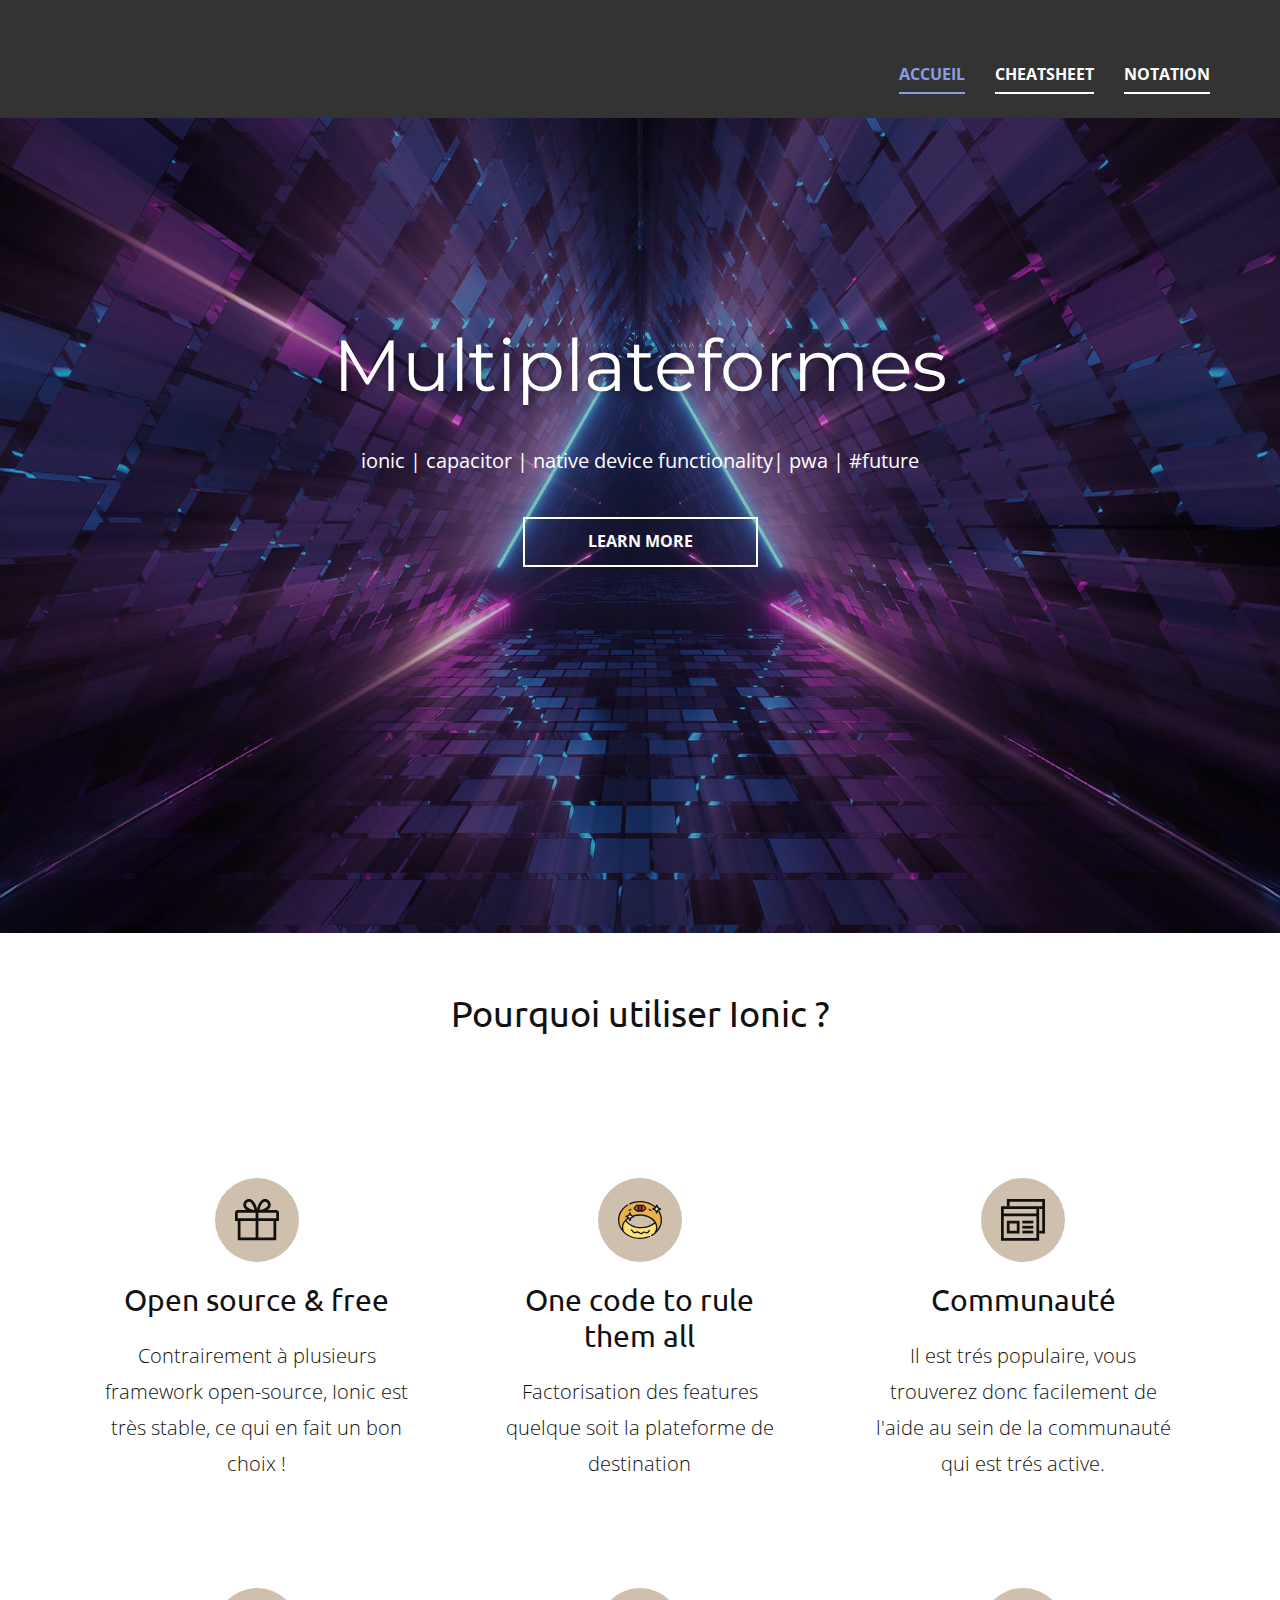
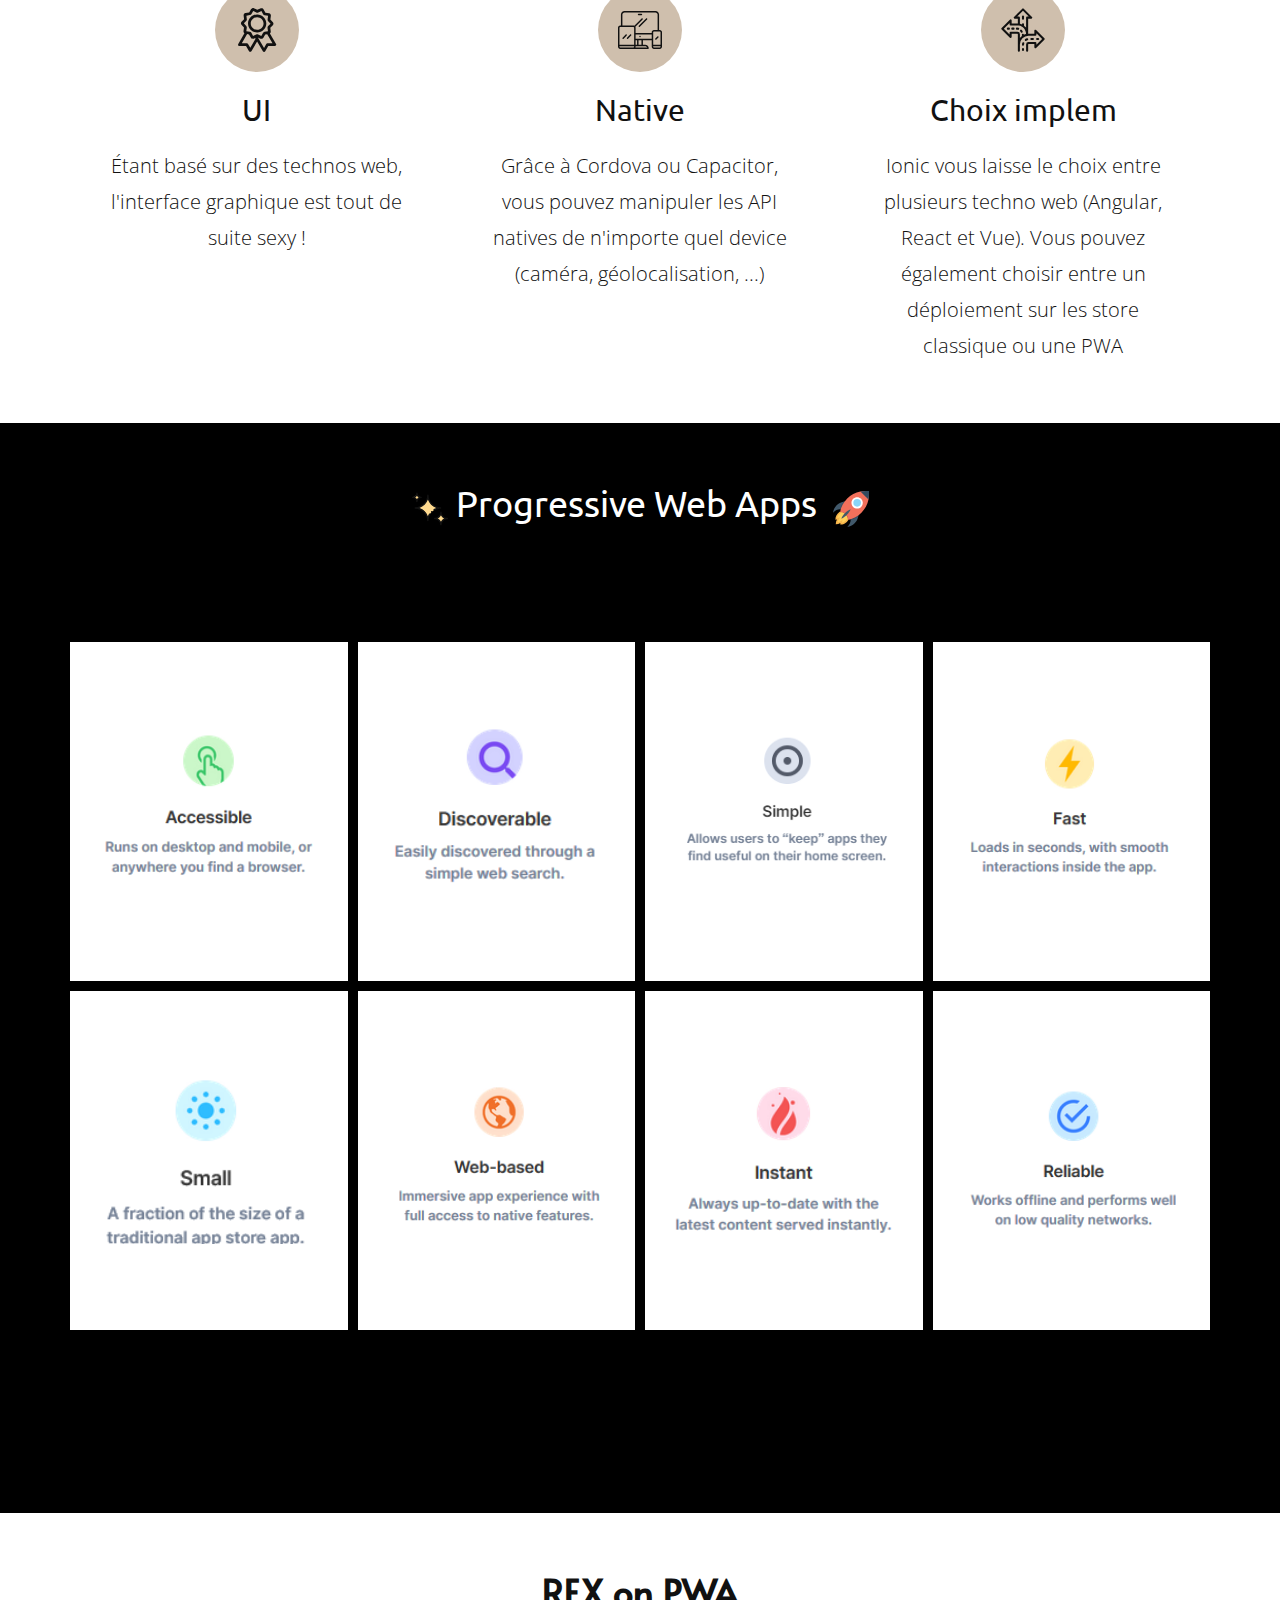
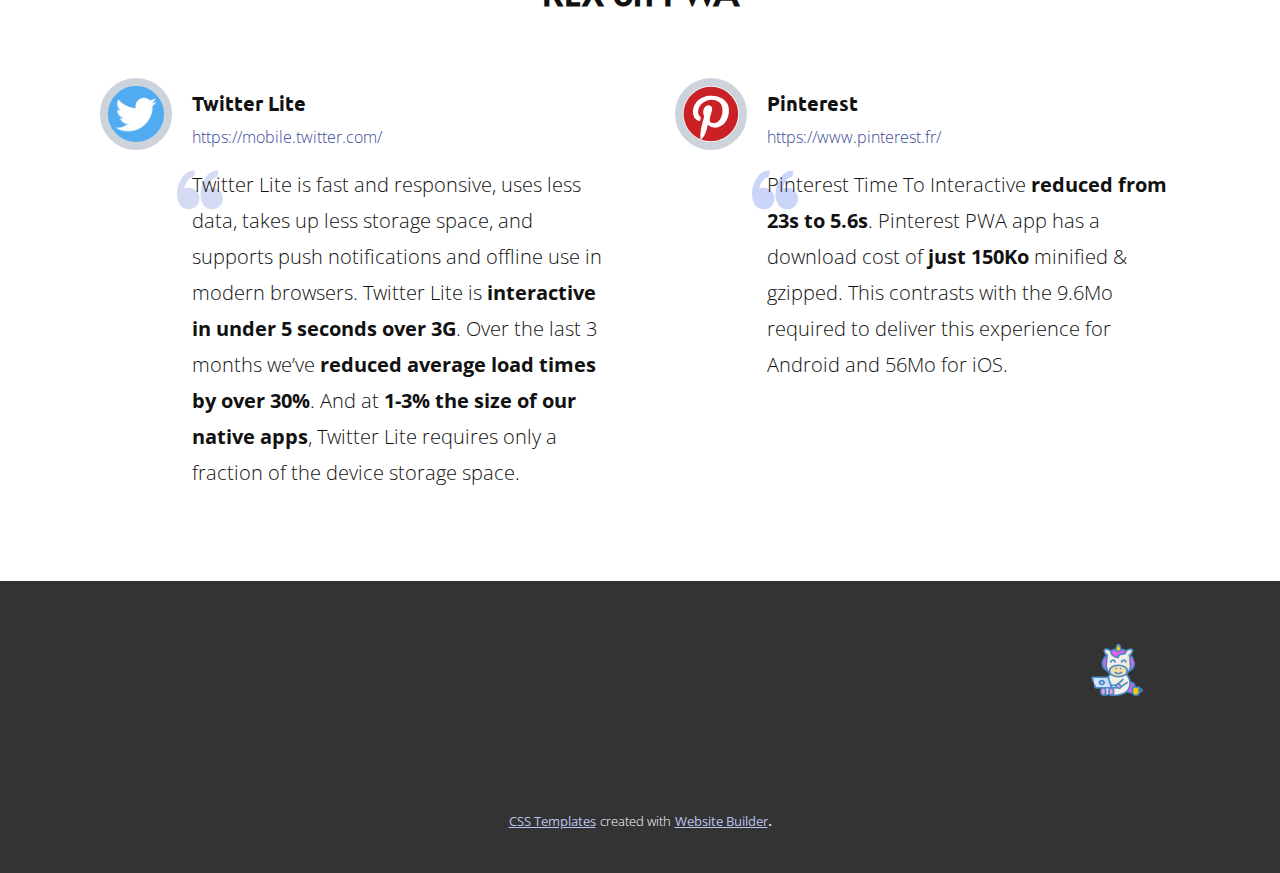
==== Accueil.html @ 5242c534 "courses" ====
<!DOCTYPE html>
<html style="font-size: 16px;">
  <head>
    <meta name="viewport" content="width=device-width, initial-scale=1.0">
    <meta charset="utf-8">
    <meta name="keywords" content="PC gaming news, reviews, and guides, Benefits of Video Games&nbsp;&nbsp;For Kids &amp; Adults, Video games, Brain stimulation, Stress relief, Top PC Games, Top PC Games, Gadgets for your game, Looking for games to download for free?, VR-Technologies, contact form, follow us">
    <meta name="description" content="">
    <meta name="page_type" content="np-template-header-footer-from-plugin">
    <title>Accueil</title>
    <link rel="stylesheet" href="nicepage.css" media="screen">
<link rel="stylesheet" href="Accueil.css" media="screen">
    <script class="u-script" type="text/javascript" src="jquery.js" defer=""></script>
    <script class="u-script" type="text/javascript" src="nicepage.js" defer=""></script>
    <script type="text/javascript" src="//static.nicepage.com/shared/assets/jquery-1.9.1.min.js" defer="defer"></script>
    <link rel="icon" href="images/favicon.png">
    <link id="u-theme-google-font" rel="stylesheet" href="https://fonts.googleapis.com/css?family=Ubuntu:300,300i,400,400i,500,500i,700,700i|Open+Sans:300,300i,400,400i,600,600i,700,700i,800,800i">
    <link id="u-page-google-font" rel="stylesheet" href="https://fonts.googleapis.com/css?family=Montserrat:100,100i,200,200i,300,300i,400,400i,500,500i,600,600i,700,700i,800,800i,900,900i|Alata:400">
    
    
    
    
    
    <script type="application/ld+json">{
		"@context": "http://schema.org",
		"@type": "Organization",
		"name": "multiplateformes",
		"url": "index.html"
}</script>
    <meta property="og:title" content="Accueil">
    <meta property="og:type" content="website">
    <meta name="theme-color" content="#3a4998">
    <link rel="canonical" href="index.html">
    <meta property="og:url" content="index.html">
  </head>
  <body class="u-body"><header class="u-clearfix u-grey-80 u-header u-header" id="sec-da44"><div class="u-clearfix u-sheet u-sheet-1">
        <nav class="u-menu u-menu-dropdown u-offcanvas u-menu-1" data-responsive-from="SM">
          <div class="menu-collapse" style="font-size: 1rem; letter-spacing: 0px; font-weight: 700; text-transform: uppercase;" wfd-invisible="true">
            <a class="u-button-style u-custom-active-border-color u-custom-active-color u-custom-border u-custom-border-color u-custom-borders u-custom-color u-custom-hover-border-color u-custom-hover-color u-custom-left-right-menu-spacing u-custom-padding-bottom u-custom-text-active-color u-custom-text-color u-custom-text-hover-color u-custom-top-bottom-menu-spacing u-nav-link u-text-active-palette-1-base u-text-hover-palette-2-base" href="#">
              <svg><use xmlns:xlink="http://www.w3.org/1999/xlink" xlink:href="#menu-hamburger"></use></svg>
              <svg version="1.1" xmlns="http://www.w3.org/2000/svg" xmlns:xlink="http://www.w3.org/1999/xlink"><defs><symbol id="menu-hamburger" viewBox="0 0 16 16" style="width: 16px; height: 16px;"><rect y="1" width="16" height="2"></rect><rect y="7" width="16" height="2"></rect><rect y="13" width="16" height="2"></rect>
</symbol>
</defs></svg>
            </a>
          </div>
          <div class="u-custom-menu u-nav-container">
            <ul class="u-nav u-spacing-30 u-unstyled u-nav-1"><li class="u-nav-item"><a class="u-border-2 u-border-active-palette-1-light-1 u-border-hover-grey-50 u-border-no-left u-border-no-right u-border-no-top u-border-white u-button-style u-nav-link u-text-active-palette-1-light-1 u-text-hover-grey-50 u-text-white" href="Accueil.html" style="padding: 10px 0px;">Accueil</a>
</li><li class="u-nav-item"><a class="u-border-2 u-border-active-palette-1-light-1 u-border-hover-grey-50 u-border-no-left u-border-no-right u-border-no-top u-border-white u-button-style u-nav-link u-text-active-palette-1-light-1 u-text-hover-grey-50 u-text-white" href="CheatSheet.html" style="padding: 10px 0px;">CheatSheet</a>
</li><li class="u-nav-item"><a class="u-border-2 u-border-active-palette-1-light-1 u-border-hover-grey-50 u-border-no-left u-border-no-right u-border-no-top u-border-white u-button-style u-nav-link u-text-active-palette-1-light-1 u-text-hover-grey-50 u-text-white" href="Notation.html" style="padding: 10px 0px;">Notation</a>
</li></ul>
          </div>
          <div class="u-custom-menu u-nav-container-collapse" wfd-invisible="true">
            <div class="u-black u-container-style u-inner-container-layout u-opacity u-opacity-95 u-sidenav">
              <div class="u-sidenav-overflow">
                <div class="u-menu-close"></div>
                <ul class="u-align-center u-nav u-popupmenu-items u-unstyled u-nav-2"><li class="u-nav-item"><a class="u-button-style u-nav-link" href="Accueil.html" style="padding: 10px 0px;">Accueil</a>
</li><li class="u-nav-item"><a class="u-button-style u-nav-link" href="CheatSheet.html" style="padding: 10px 0px;">CheatSheet</a>
</li><li class="u-nav-item"><a class="u-button-style u-nav-link" href="Notation.html" style="padding: 10px 0px;">Notation</a>
</li></ul>
              </div>
            </div>
            <div class="u-black u-menu-overlay u-opacity u-opacity-70" wfd-invisible="true"></div>
          </div>
        </nav>
      </div></header>
    <section class="u-align-center u-clearfix u-image u-shading u-section-1" id="carousel_5d5a" src="" data-image-width="1980" data-image-height="1114">
      <div class="u-clearfix u-sheet u-valign-middle-sm u-valign-middle-xs u-sheet-1">
        <h1 class="u-custom-font u-font-montserrat u-text u-text-body-alt-color u-title u-text-1">Multiplateformes</h1>
        <p class="u-large-text u-text u-text-body-alt-color u-text-font u-text-variant u-text-2">ionic | capacitor | native device functionality| pwa | #future</p>
        <a href="https://nicepage.com/html-templates" class="u-active-white u-border-2 u-border-white u-btn u-button-style u-hover-white u-none u-text-active-black u-text-body-alt-color u-text-hover-black u-btn-1">Learn more</a>
      </div>
    </section>
    <section class="u-align-center u-clearfix u-section-2" id="sec-4b27">
      <div class="u-clearfix u-sheet u-sheet-1">
        <h2 class="u-align-center u-text u-text-1">Pourquoi utiliser Ionic ?<br>
        </h2>
        <div class="u-expanded-width u-list u-list-1">
          <div class="u-repeater u-repeater-1">
            <div class="u-align-center u-container-style u-list-item u-repeater-item">
              <div class="u-container-layout u-similar-container u-container-layout-1"><span class="u-icon u-icon-circle u-palette-2-light-1 u-spacing-20 u-icon-1">
            <svg class="u-svg-link" preserveAspectRatio="xMidYMin slice" viewBox="0 0 128 128" style=""><use xmlns:xlink="http://www.w3.org/1999/xlink" xlink:href="#svg-d181"></use></svg>
            <svg xmlns="http://www.w3.org/2000/svg" xmlns:xlink="http://www.w3.org/1999/xlink" version="1.1" xml:space="preserve" class="u-svg-content" viewBox="0 0 128 128" id="svg-d181"><path d="m40.6 11c2.3 0 4.4 0.9 6.1 2.5 5.4 5.4 10.8 19.2 8.9 21.2 0 0-0.3 0.3-1.5 0.3-5.5 0-16.1-5.7-19.5-9.2-3.4-3.4-3.4-8.9 0-12.2 1.5-1.7 3.7-2.6 6-2.6m46.8 0.1c2.2 0 4.4 0.8 6.1 2.4 3.4 3.4 3.4 8.9 0 12.2-3.4 3.5-14 9.2-19.5 9.2-1.1 0-1.5-0.3-1.5-0.3-1.9-1.9 3.5-15.7 8.9-21.2 1.6-1.5 3.8-2.3 6-2.3m32.6 32.1v16h-52v-16h52m-60 0v16h-52v-16h52m52 23.9v47.9h-44v-47.9h44m-52 0v47.9h-44v-47.9h44m-19.4-64.1c-4.4 0-8.6 1.7-11.7 4.9-6.5 6.5-6.5 17 0 23.5 1.2 1.2 2.8 2.5 4.7 3.8h-25.6c-4.4 0-8 3.6-8 8v24h8v55.8h112v-55.9h8v-24c0-4.4-3.6-8-8-8h-25.6c1.9-1.3 3.6-2.6 4.7-3.8 6.5-6.5 6.5-17 0-23.5-3-3-7.3-4.8-11.7-4.8s-8.7 1.7-11.7 4.8c-4.6 4.6-7.8 11.7-8.9 14.5-2.2 5.4-3 9.5-2.5 12.8h-0.5c0.5-3.2-0.4-7.4-2.5-12.8-1.2-2.8-4.3-9.9-8.9-14.5-3.2-3.1-7.4-4.8-11.8-4.8z"></path></svg>
          </span>
                <h3 class="u-text u-text-2">Open source &amp; free<br>
                </h3>
                <p class="u-text u-text-3">Contrairement à plusieurs framework open-source, Ionic est très stable, ce qui en fait un bon choix !<br>
                </p>
              </div>
            </div>
            <div class="u-align-center u-container-style u-list-item u-repeater-item">
              <div class="u-container-layout u-similar-container u-container-layout-2"><span class="u-icon u-icon-circle u-palette-2-light-1 u-spacing-20 u-icon-2"><svg class="u-svg-link" preserveAspectRatio="xMidYMin slice" viewBox="0 0 512 512" style=""><use xmlns:xlink="http://www.w3.org/1999/xlink" xlink:href="#svg-7d31"></use></svg><svg class="u-svg-content" viewBox="0 0 512 512" id="svg-7d31"><g><g><path d="m256 41.845c-137.242 0-248.5 95.881-248.5 214.155 0 53.997 23.198 103.319 61.462 140.988-1.413-1.391-2.808-2.796-4.179-4.218-7.929-15.625-12.265-32.515-12.265-50.143 0-79.974 89.124-144.806 199.064-144.806s199.064 64.832 199.064 144.806c0 25.031-8.732 48.578-24.1 69.119 47.994-39.046 77.954-94.378 77.954-155.746 0-118.274-111.257-214.155-248.5-214.155z" fill="#eab14d"></path>
</g><g><path d="m430.356 278.882c.951 1.408 1.88 2.825 2.769 4.259-35.98 37.471-95.698 61.987-163.297 61.987-80.794 0-150.345-35.014-181.544-85.32-22.536 23.47-35.766 52.019-35.766 82.818 0 17.628 4.336 34.519 12.265 50.143 45.583 47.279 114.317 77.386 191.217 77.386 66.032 0 126.042-22.203 170.546-58.409 15.367-20.541 24.1-44.088 24.1-69.119 0-22.877-7.303-44.51-20.29-63.745z" fill="#ffe07d"></path>
</g><path d="m98.749 279.409.507-4.434c-4.044-4.879-7.727-9.935-10.972-15.167-22.536 23.47-35.766 52.019-35.766 82.818 0 17.628 4.336 34.519 12.265 50.143 6.275 6.509 13.005 12.679 20.119 18.503-20.882-92.014 13.847-131.863 13.847-131.863z" fill="#ffd064"></path><g fill="#ffd064"><path d="m418.85 296.311c7.041 23.565 11.55 66.324-12.105 129.925 6.889-4.538 13.506-9.368 19.801-14.49 15.367-20.541 24.1-44.088 24.1-69.119 0-21.199-6.281-41.327-17.535-59.472-4.406 4.587-9.173 8.978-14.261 13.156z"></path><path d="m430.356 278.882c.952 1.41 1.864 2.837 2.754 4.273.005-.005.01-.009.014-.014-.888-1.434-1.817-2.851-2.768-4.259z"></path>
</g><path d="m288.068 85.567h-64.135c-2.323 0-4.561.875-6.268 2.452l-25.679 23.717c-3.96 3.658-3.96 9.915 0 13.572l25.679 23.717c1.707 1.576 3.944 2.452 6.268 2.452h64.135c2.323 0 4.561-.875 6.268-2.452l25.679-23.717c3.96-3.657 3.96-9.915 0-13.572l-25.679-23.717c-1.707-1.577-3.945-2.452-6.268-2.452z" fill="#dd636e"></path><path d="m265.174 85.567h-18.347c-2.289 0-4.344 1.4-5.182 3.53l-10.776 27.385c-.516 1.31-.516 2.768 0 4.078l10.776 27.385c.838 2.13 2.894 3.53 5.182 3.53h18.347c2.289 0 4.344-1.4 5.182-3.53l10.776-27.385c.516-1.31.516-2.768 0-4.078l-10.776-27.385c-.838-2.13-2.894-3.53-5.182-3.53z" fill="#da4a54"></path><path d="m452.491 84.723 10.908 29.179c.2.534.621.955 1.155 1.155l29.179 10.908c1.706.638 1.706 3.052 0 3.69l-29.179 10.908c-.534.2-.955.621-1.155 1.155l-10.908 29.179c-.638 1.706-3.052 1.706-3.69 0l-10.908-29.179c-.2-.534-.621-.955-1.155-1.155l-29.179-10.908c-1.706-.638-1.706-3.052 0-3.69l29.179-10.908c.534-.2.955-.621 1.155-1.155l10.908-29.179c.638-1.706 3.052-1.706 3.69 0z" fill="#f9f6f9"></path><path d="m140.09 173.456 10.908 29.179c.2.534.621.955 1.155 1.155l29.179 10.908c1.706.638 1.706 3.052 0 3.69l-29.179 10.908c-.534.2-.955.621-1.155 1.155l-10.908 29.179c-.638 1.706-3.052 1.706-3.69 0l-10.908-29.179c-.2-.534-.621-.955-1.155-1.155l-29.179-10.908c-1.706-.638-1.706-3.052 0-3.69l29.179-10.908c.534-.2.955-.621 1.155-1.155l10.908-29.179c.638-1.706 3.052-1.706 3.69 0z" fill="#f9f6f9"></path><g><path d="m476.933 143.941 19.425-7.261c3.738-1.397 6.153-4.879 6.153-8.87s-2.415-7.473-6.153-8.87l-26.817-10.025-10.025-26.817c-1.397-3.738-4.879-6.153-8.87-6.153s-7.473 2.415-8.87 6.153l-6.011 16.081c-22.07-18.873-47.572-33.952-75.966-44.864-32.751-12.588-67.674-18.97-103.799-18.97-42.281 0-84.188 9.113-121.191 26.355-3.754 1.749-5.38 6.211-3.63 9.966 1.749 3.754 6.212 5.381 9.966 3.63 35.032-16.323 74.748-24.951 114.855-24.951 34.278 0 67.391 6.046 98.418 17.97 27.308 10.496 51.753 25.05 72.796 43.295l-22.282 8.33c-3.738 1.397-6.153 4.879-6.153 8.87s2.415 7.473 6.153 8.87l26.818 10.024 10.024 26.818c1.397 3.738 4.879 6.153 8.87 6.153s7.473-2.415 8.87-6.153l6.866-18.367c20.068 30.714 30.62 65.34 30.62 100.845 0 28.8-6.782 56.668-20.157 82.83-6.395 12.508-14.14 24.34-23.17 35.415 2.959-10.355 4.473-20.959 4.473-31.619 0-41.142-21.803-79.659-61.393-108.458-38.87-28.275-90.426-43.848-145.171-43.848-28.249 0-55.6 4.12-81.324 12.23l-13.117-4.903-10.025-26.817c-1.397-3.739-4.879-6.154-8.87-6.154s-7.474 2.416-8.87 6.154l-10.025 26.817-26.821 10.025c-3.736 1.399-6.15 4.882-6.149 8.872.001 3.989 2.416 7.47 6.153 8.867l17.178 6.422c-41.283 28.696-64.691 68.469-64.691 110.792 0 4.909.312 9.79.935 14.631-20.146-30.739-30.956-65.666-30.956-101.256 0-33.267 9.443-66.327 27.31-95.608 17.376-28.479 42.685-53.475 73.19-72.285 3.525-2.174 4.621-6.795 2.447-10.32-2.174-3.526-6.796-4.623-10.32-2.447-32.507 20.044-59.521 46.753-78.123 77.239-19.302 31.635-29.504 67.398-29.504 103.421 0 55.53 24.594 107.837 63.699 146.331.007.007.015.012.022.019 48.676 47.929 118.37 75.304 192.279 75.304 39.374 0 77.146-7.533 112.264-22.392 3.815-1.614 5.6-6.015 3.985-9.829-1.614-3.816-6.02-5.601-9.829-3.985-33.26 14.071-69.064 21.206-106.42 21.206-71.671 0-139.03-27.068-185.023-74.29-7.266-14.671-10.958-30.053-10.958-45.738 0-25.222 9.648-49.556 27.394-70.666 16.396 22.724 40.33 42.011 69.804 56.136 33.487 16.049 72.428 24.532 112.61 24.532 63.019 0 122.57-21.281 161.589-57.327 7.584 14.76 11.729 30.702 11.729 47.325 0 22.237-7.639 44.309-22.079 63.896-9.971 8.043-20.838 15.427-32.328 21.945-3.603 2.044-4.866 6.622-2.822 10.225 1.381 2.434 3.919 3.8 6.53 3.8 1.254 0 2.525-.314 3.694-.978 12.495-7.09 24.314-15.146 35.13-23.944.003-.002.006-.004.008-.006 25.173-20.479 44.996-44.672 58.919-71.905 14.468-28.296 21.803-58.461 21.803-89.659 0-39.616-12.099-78.166-35.067-112.059zm-20.56-4.85-5.728 15.321-5.729-15.327c-.961-2.564-2.982-4.586-5.553-5.549l-15.321-5.727 15.316-5.726c2.568-.958 4.595-2.981 5.56-5.557l5.727-15.32 5.726 15.315c.96 2.574 2.987 4.602 5.557 5.56l15.32 5.728-15.326 5.729c-2.569.963-4.593 2.99-5.549 5.553zm-329.404 71.723c2.569-.963 4.593-2.989 5.549-5.553l5.728-15.321 5.726 15.316c.958 2.569 2.981 4.595 5.556 5.56l15.321 5.727-15.327 5.729c-2.568.963-4.592 2.988-5.548 5.553l-5.728 15.321-5.726-15.316c-.958-2.568-2.981-4.595-5.557-5.56l-15.32-5.728zm142.858 126.814c-73.069 0-139.737-29.986-171.937-76.842 7.054-6.786 15.017-13.147 23.838-18.987l7.647 20.455c1.396 3.739 4.879 6.155 8.87 6.155s7.474-2.416 8.87-6.154l10.025-26.817 26.817-10.025c5.259-1.967 7.462-7.803 5.376-12.646 19.945-4.938 40.811-7.445 62.248-7.445 75.355 0 140.676 31.352 171.935 76.809-36.185 34.84-93.102 55.497-153.689 55.497z"></path><path d="m363.029 373.474c-6.694 2.805-11.178 8.951-15.513 14.896-3.34 4.579-7.126 9.77-10.482 10.645-2.975.77-8.586-1.769-13.542-4.012-6.631-3.003-14.146-6.396-21.765-5.456-7.312.91-13.311 5.733-19.112 10.397-4.385 3.525-9.354 7.521-12.788 7.521-5.107 0-11.218-4.254-17.127-8.368-6.528-4.546-13.28-9.247-21.053-10.416-8.205-1.244-16.306 1.298-24.139 3.75-6.629 2.074-13.481 4.212-17.844 2.821-4.96-1.588-9.46-7.653-13.812-13.519-4.636-6.248-9.43-12.708-16.181-16.303-3.657-1.944-8.198-.559-10.145 3.096-1.946 3.656-.561 8.198 3.096 10.145 3.768 2.006 7.37 6.861 11.184 12.001 5.498 7.409 11.729 15.807 21.286 18.865 8.882 2.845 18.039-.02 26.895-2.791 6.214-1.942 12.64-3.949 17.428-3.233 4.309.648 9.363 4.168 14.715 7.894 7.444 5.184 15.883 11.059 25.697 11.059 8.716 0 15.873-5.754 22.188-10.831 4.17-3.353 8.481-6.819 11.567-7.203 3.417-.432 8.66 1.942 13.723 4.235 7.22 3.271 15.407 6.975 23.511 4.863 8.539-2.225 14.001-9.714 18.82-16.321 3.124-4.283 6.354-8.712 9.19-9.9 3.82-1.601 5.619-5.995 4.019-9.815-1.601-3.821-5.993-5.624-9.816-4.02z"></path><path d="m223.933 158.975h64.135c4.223 0 8.256-1.578 11.356-4.441l25.679-23.717c3.42-3.158 5.381-7.641 5.381-12.296s-1.961-9.138-5.381-12.296l-25.678-23.716c-3.102-2.864-7.135-4.442-11.357-4.442h-64.135c-4.221 0-8.254 1.577-11.356 4.441l-25.677 23.716c-3.421 3.159-5.383 7.641-5.383 12.297s1.962 9.138 5.382 12.296l25.679 23.718c3.101 2.863 7.134 4.44 11.355 4.44zm65.313-65.447 25.679 23.717c.462.426.559.93.559 1.276s-.097.851-.559 1.276l-25.68 23.718c-.32.297-.739.46-1.178.46h-8.089l8.133-20.669c1.214-3.086 1.214-6.484 0-9.57l-8.133-20.669h8.089c.439 0 .858.163 1.179.461zm-25.387-.461 10.015 25.454-10.015 25.454h-15.718l-10.015-25.454 10.015-25.454zm-67.342 25.454c0-.347.097-.85.56-1.276l25.677-23.716c.322-.298.741-.462 1.18-.462h8.09l-8.133 20.669c-1.214 3.086-1.214 6.484 0 9.57l8.133 20.669h-8.09c-.438 0-.857-.164-1.179-.461l-25.679-23.718c-.463-.425-.559-.928-.559-1.275z"></path><path d="m127.671 152.478c1.163 0 2.343-.271 3.446-.844l21.16-10.972c3.678-1.906 5.112-6.434 3.206-10.11-1.907-3.678-6.434-5.113-10.11-3.206l-21.16 10.972c-3.678 1.906-5.112 6.434-3.206 10.11 1.335 2.574 3.952 4.05 6.664 4.05z"></path><path d="m380.884 151.634c1.104.572 2.283.844 3.446.844 2.711 0 5.33-1.476 6.664-4.05 1.906-3.677.472-8.204-3.206-10.11l-21.16-10.972c-3.675-1.905-8.204-.474-10.11 3.206-1.906 3.677-.472 8.204 3.206 10.11z"></path><path d="m256 132.961c4.143 0 7.5-3.357 7.5-7.5v-13.881c0-4.143-3.357-7.5-7.5-7.5s-7.5 3.357-7.5 7.5v13.881c0 4.143 3.357 7.5 7.5 7.5z"></path>
</g>
</g></svg>
            
            
          </span>
                <h3 class="u-text u-text-4">One code to rule them all<br>
                </h3>
                <p class="u-text u-text-5">Factorisation des features quelque soit la plateforme de destination<br>
                </p>
              </div>
            </div>
            <div class="u-align-center u-container-style u-list-item u-repeater-item">
              <div class="u-container-layout u-similar-container u-container-layout-3"><span class="u-icon u-icon-circle u-palette-2-light-1 u-spacing-20 u-icon-3">
            <svg class="u-svg-link" preserveAspectRatio="xMidYMin slice" viewBox="0 0 128 128" style=""><use xmlns:xlink="http://www.w3.org/1999/xlink" xlink:href="#svg-54aa"></use></svg>
            <svg xmlns="http://www.w3.org/2000/svg" xmlns:xlink="http://www.w3.org/1999/xlink" version="1.1" xml:space="preserve" class="u-svg-content" viewBox="0 0 128 128" id="svg-54aa"><polygon points="128 3 17 3 17 24 25 24 25 11 120 11 120 24 111 24 111 32 120 32 120 95 111 95 111 103 128 103"></polygon><path d="m25 24h-25v100h111v-100h-86zm78 92h-95v-63h95v63zm0-71h-95v-13h95v13z"></path><path d="m46 74v21h-21v-21h21m8-8h-37v37h37v-37z"></path><rect x="62" y="66" width="32" height="8"></rect><rect x="62" y="81" width="32" height="8"></rect><rect x="62" y="95" width="32" height="8"></rect></svg>
          </span>
                <h3 class="u-text u-text-6">Communauté</h3>
                <p class="u-text u-text-7">Il est trés populaire, vous trouverez donc facilement de l'aide au sein de la communauté qui est trés active.<br>
                </p>
              </div>
            </div>
            <div class="u-align-center u-container-style u-list-item u-repeater-item">
              <div class="u-container-layout u-similar-container u-container-layout-4"><span class="u-icon u-icon-circle u-palette-2-light-1 u-spacing-20 u-icon-4">
            <svg class="u-svg-link" preserveAspectRatio="xMidYMin slice" viewBox="0 0 128 128" style=""><use xmlns:xlink="http://www.w3.org/1999/xlink" xlink:href="#svg-4fee"></use></svg>
            <svg xmlns="http://www.w3.org/2000/svg" xmlns:xlink="http://www.w3.org/1999/xlink" version="1.1" xml:space="preserve" class="u-svg-content" viewBox="0 0 128 128" id="svg-4fee"><path d="m119.4 104.8-17.8-30.8c1.6-1.3 2.5-3.4 2.4-5.6l-1.3-10.7 7.4-7.6c2.3-2.3 2.4-6.1 0.2-8.8l-7.4-7.9 1.5-10.8c0.3-3.2-2-6.4-5.2-7l-10.7-2.1-5.2-9.4c-1.1-2.2-3.3-3.5-5.8-3.5-0.8 0-1.5 0.1-2.3 0.4l-10.4 4.4-9.6-4.6c-0.9-0.5-1.9-0.7-3-0.7-0.6 0-1.3 0.1-1.9 0.3-1.6 0.5-2.9 1.5-3.8 3l-5.3 9.4-10.7 1.9c-3.4 0.6-5.7 3.7-5.4 7.1l1.3 10.7-7.4 7.6c-2.3 2.3-2.4 6.1-0.2 8.8l7.4 7.9-1.5 10.8c-0.3 2.3 0.8 4.6 2.7 5.9l-17.9 31.3c-0.7 1.1-0.7 2.6-0.1 3.9v0.1l0.1 0.1c0.8 1.2 2 1.9 3.4 1.9h19.2l8.7 14.9c0.8 1.2 2 1.9 3.4 1.9s2.8-0.8 3.5-2l16.6-27.9 16.8 28.3c0.8 1.2 2 1.9 3.4 1.9s2.8-0.8 3.5-2l8.7-15.3h19.2c1.4 0 2.7-0.8 3.4-1.9 0.9-1.1 0.9-2.7 0.1-3.9zm-34.9 11.3-17.9-30.5 7.4 3.6c0.9 0.4 1.8 0.6 2.9 0.6 2.4 0 4.6-1.2 5.7-3.2l5.3-9.4 5.8-1 15.4 26.6h-14.7c-1.4 0-2.8 0.8-3.5 2l-6.4 11.3zm-40-0.3-6.5-11c-0.8-1.2-2-1.9-3.4-1.9h-14.8l15.5-27 5.4 0.9 5.2 9.3c1.1 2.2 3.3 3.5 5.8 3.5 0.8 0 1.5-0.1 2.3-0.4l0.5-0.1 3.9-1.8 1.4 2.4-15.3 26.1zm-11.9-78.1c1.4-1.4 2.1-3.4 1.8-5.3l-1.2-10 10.2-1.8c1.9-0.3 3.6-1.6 4.6-3.2l4.9-8.8 9 4.3c0.9 0.5 1.9 0.7 2.9 0.7s2-0.2 2.9-0.7l9.2-4.1 4.9 9.1c1.1 1.7 2.7 2.9 4.5 3.1l10 1.9-1.4 10c-0.3 1.9 0.3 4 1.7 5.3l6.9 7.3-7 7.1c-1.5 1.4-2.1 3.4-1.8 5.3l1.2 9.9-9.9 1.6c-2 0.3-3.7 1.6-4.6 3.2l-4.9 8.8-9-4.3c-0.9-0.5-1.9-0.7-2.9-0.7s-2 0.2-2.9 0.7l-9.2 4.2-4.9-9c-1.1-1.7-2.8-2.9-4.6-3.1l-10.1-1.8 1.4-10c0.3-1.9-0.3-4-1.7-5.3l-6.8-7.4 6.8-7z"></path><path d="m64.5 71c14.7 0 26.6-11.7 26.6-26.2 0-14.4-11.9-26.2-26.6-26.2s-26.6 11.7-26.6 26.2 11.9 26.2 26.6 26.2zm0-44.4c10.2 0 18.6 8.2 18.6 18.3s-8.3 18.3-18.6 18.3c-10.2 0-18.6-8.2-18.6-18.3s8.4-18.3 18.6-18.3z"></path></svg>
          </span>
                <h3 class="u-text u-text-8">UI</h3>
                <p class="u-text u-text-9">Étant basé sur des technos web, l'interface graphique est tout de suite sexy ! <br>
                </p>
              </div>
            </div>
            <div class="u-align-center u-container-style u-list-item u-repeater-item">
              <div class="u-container-layout u-similar-container u-container-layout-5"><span class="u-icon u-icon-circle u-palette-2-light-1 u-spacing-20 u-icon-5"><svg class="u-svg-link" preserveAspectRatio="xMidYMin slice" viewBox="0 0 480 480" style=""><use xmlns:xlink="http://www.w3.org/1999/xlink" xlink:href="#svg-03cb"></use></svg><svg class="u-svg-content" viewBox="0 0 480 480" x="0px" y="0px" id="svg-03cb" style="enable-background:new 0 0 480 480;"><g><g><path d="M456,240h-8V72c-0.026-22.08-17.92-39.974-40-40H72c-22.08,0.026-39.974,17.92-40,40v120h-8c-13.255,0-24,10.745-24,24    v208c0,13.255,10.745,24,24,24h304c4.418,0,8-3.582,8-8c-0.026-22.08-17.92-39.974-40-40h-24v-48h96v72c0,13.255,10.745,24,24,24    h64c13.255,0,24-10.745,24-24V264C480,250.745,469.255,240,456,240z M176,424c0,4.418-3.582,8-8,8H24c-4.418,0-8-3.582-8-8v-8h160    V424z M176,400H16V216c0-4.418,3.582-8,8-8h144c4.418,0,8,3.582,8,8V400z M296,416c10.168,0.012,19.229,6.418,22.632,16H190.528    c0.948-2.562,1.445-5.268,1.472-8v-8H296z M192,400v-48h16v48H192z M224,400v-48h32v48H224z M368,336H192v-48h176V336z M368,264v8    H192v-56c-0.027-3.796-0.966-7.53-2.736-10.888c0.12-0.112,0.28-0.144,0.392-0.264l79.2-79.2c3.07-3.178,2.982-8.243-0.196-11.312    c-3.1-2.994-8.015-2.994-11.116,0l-79.2,79.2c-0.192,0.2-0.272,0.456-0.44,0.664c-3.104-1.44-6.483-2.19-9.904-2.2H48V72    c0-13.255,10.745-24,24-24h336c13.255,0,24,10.745,24,24v168h-40C378.745,240,368,250.745,368,264z M464,424c0,4.418-3.582,8-8,8    h-64c-4.418,0-8-3.582-8-8v-8h80V424z M464,400h-80V264c0-4.418,3.582-8,8-8h64c4.418,0,8,3.582,8,8V400z"></path>
</g>
</g><g><g><path d="M95.592,289.376c-3.124-3.123-8.188-3.123-11.312,0l-33.936,33.936c-3.178,3.07-3.266,8.134-0.196,11.312    c3.07,3.178,8.134,3.266,11.312,0.196c0.067-0.064,0.132-0.13,0.196-0.196l33.936-33.936    C97.02,298.213,94.15,293.508,95.592,289.376z"></path>
</g>
</g><g><g><path d="M143.396,289.376c-3.1-2.994-8.015-2.994-11.116,0l-33.936,33.936c-3.178,3.069-3.266,8.134-0.196,11.312    c3.069,3.178,8.134,3.266,11.312,0.196c0.067-0.064,0.132-0.13,0.196-0.196l33.936-33.936    C146.661,297.51,146.574,292.445,143.396,289.376z"></path>
</g>
</g><g><g><path d="M317.46,114.344c-3.1-2.994-8.015-2.994-11.116,0l-79.2,79.2c-3.178,3.069-3.266,8.134-0.197,11.312    c3.069,3.178,8.134,3.266,11.312,0.197c0.067-0.064,0.132-0.13,0.197-0.197l79.2-79.2    C320.726,122.478,320.638,117.413,317.46,114.344z"></path>
</g>
</g><g><g><path d="M440.772,311.032c-3.1-2.995-8.016-2.995-11.116,0l-22.624,22.624c-3.178,3.07-3.266,8.134-0.196,11.312    c3.07,3.178,8.134,3.266,11.312,0.196c0.066-0.064,0.132-0.13,0.196-0.196l22.624-22.624    C444.038,319.166,443.95,314.102,440.772,311.032z"></path>
</g>
</g><g><g><path d="M240.16,304h-0.08c-4.418,0.022-7.982,3.622-7.96,8.04s3.622,7.982,8.04,7.96c4.418,0,8-3.582,8-8S244.578,304,240.16,304    z"></path>
</g>
</g><g><g><path d="M256,64h-32c-4.418,0-8,3.582-8,8s3.582,8,8,8h32c4.418,0,8-3.582,8-8S260.418,64,256,64z"></path>
</g>
</g></svg>
            
            
          </span>
                <h3 class="u-text u-text-10">Native<br>
                </h3>
                <p class="u-text u-text-11">Grâce à Cordova ou Capacitor, vous pouvez manipuler les API natives de n'importe quel device (caméra, géolocalisation, ...)<br>
                </p>
              </div>
            </div>
            <div class="u-align-center u-container-style u-list-item u-repeater-item">
              <div class="u-container-layout u-similar-container u-container-layout-6"><span class="u-icon u-icon-circle u-palette-2-light-1 u-spacing-20 u-icon-6"><svg class="u-svg-link" preserveAspectRatio="xMidYMin slice" viewBox="0 0 512 512" style=""><use xmlns:xlink="http://www.w3.org/1999/xlink" xlink:href="#svg-1be8"></use></svg><svg class="u-svg-content" viewBox="0 0 512 512" id="svg-1be8"><g id="_23-direction"><g id="outline"><path d="M256,136.15a12,12,0,0,0,12-12v-24a12,12,0,1,0-24,0v24A12,12,0,0,0,256,136.15Z"></path><path d="M92,228H80a12,12,0,0,0,0,24H92a12,12,0,0,0,0-24Z"></path><path d="M146.042,228H131.3a12,12,0,1,0,0,24h14.738a12,12,0,1,0,0-24Z"></path><path d="M203.3,230.87a67.186,67.186,0,0,0-17.652-2.849,12,12,0,0,0-.6,23.992,43.205,43.205,0,0,1,11.346,1.841A12,12,0,0,0,203.3,230.87Z"></path><path d="M251.152,269.1A105.36,105.36,0,0,0,241.1,255.86a12,12,0,0,0-17.891,16,81.455,81.455,0,0,1,7.754,10.217A12,12,0,1,0,251.152,269.1Z"></path><path d="M504.485,351.515l-96-96A12,12,0,0,0,388,264v35.936l-68-.364c-1.339,0-2.671.029-4,.072V124h36a12,12,0,0,0,8.485-20.485l-96-96a12,12,0,0,0-16.97,0l-96,96A12,12,0,0,0,160,124h36v56.073c-1.352-.044-2.706-.073-4.064-.073L124,180.365V144.43a12,12,0,0,0-20.485-8.486l-96,96a12,12,0,0,0,0,16.971l96,96A12,12,0,0,0,124,336.43V300.365L192,300a4,4,0,0,1,4,4V496a12,12,0,0,0,24,0V423.572a100.1,100.1,0,0,1,99.936-100l80,.428H400a12,12,0,0,0,12-12V292.971L479.029,360,412,427.029V408a12,12,0,0,0-11.936-12L320,395.572a28.032,28.032,0,0,0-28,28V496a12,12,0,0,0,24,0V423.572a3.991,3.991,0,0,1,3.936-4l68.064.364V456a12,12,0,0,0,20.485,8.485l96-96A12,12,0,0,0,504.485,351.515ZM188.971,100,256,32.971,323.029,100H304a12,12,0,0,0-12,12V230.759q-3.13-4.269-6.638-8.289A124.723,124.723,0,0,0,268,206.09V188.15a12,12,0,1,0-24,0v3.3a123.312,123.312,0,0,0-24-8.246V112a12,12,0,0,0-12-12ZM220,350.341V304a28.046,28.046,0,0,0-28.064-28l-80,.43a12,12,0,0,0-11.936,12v19.029L32.971,240.43,100,173.4v19.03a12,12,0,0,0,12.064,12s89.539-.085,94.231.6c48.452,6.953,85.068,48.857,85.676,97.74a122.98,122.98,0,0,0-24.88,8.675c-.057-.407-.1-.813-.164-1.22a12,12,0,0,0-23.721,3.644A67,67,0,0,1,244,324a12.009,12.009,0,0,0,.115,1.574A125.078,125.078,0,0,0,220,350.341Z"></path><path d="M256,464a12,12,0,0,0-12,12v12a12,12,0,0,0,24,0V476A12,12,0,0,0,256,464Z"></path><path d="M263.311,398.141a12,12,0,0,0-15.142,7.663,83.844,83.844,0,0,0-4,20.836,12,12,0,0,0,11.22,12.732q.385.024.768.024a12,12,0,0,0,11.964-11.245,59.833,59.833,0,0,1,2.853-14.869A12,12,0,0,0,263.311,398.141Z"></path><path d="M371.383,372a12,12,0,1,0,0-24H353.156a12,12,0,1,0,0,24Z"></path><path d="M308.8,375.135a12,12,0,1,0-7.674-22.74,83.647,83.647,0,0,0-19.082,9.283,12,12,0,1,0,13.146,20.078A59.738,59.738,0,0,1,308.8,375.135Z"></path><path d="M420,372h12a12,12,0,0,0,0-24H420a12,12,0,0,0,0,24Z"></path>
</g>
</g></svg>
            
            
          </span>
                <h3 class="u-text u-text-12">Choix implem<br>
                </h3>
                <p class="u-text u-text-13">Ionic vous laisse le choix entre plusieurs techno web (Angular, React et Vue). Vous pouvez également choisir entre un déploiement sur les store classique ou une PWA<br>
                </p>
              </div>
            </div>
          </div>
        </div>
      </div>
    </section>
    <section class="u-align-center u-black u-clearfix u-section-3" id="carousel_cc66">
      <div class="u-clearfix u-sheet u-sheet-1">
        <h2 class="u-align-center u-text u-text-1"><span class="u-icon u-icon-1"><svg class="u-svg-content" viewBox="0 0 512 512" style="width: 1em; height: 1em;"><g><g fill="#ffda8f"><path d="m74 243s131.517-39 151-140c0 0 44 138.725 165 138 0 0-156 24-165 182 0 0 8-162-151-180z"></path><path d="m15 88.911s46.614-13.823 53.519-49.62c0 0 15.595 49.168 58.481 48.911 0 0-55.291 8.506-58.481 64.506 0 .001 2.835-57.417-53.519-63.797z"></path><path d="m335 391.57s65.343-19.377 75.022-69.557c0 0 21.861 68.923 81.978 68.563 0 0-77.506 11.924-81.978 90.424 0 0 3.975-80.487-75.022-89.43z"></path>
</g><g><g><path d="m322 401c44.112 0 80 35.888 80 80 0 5.522 4.478 10 10 10s10-4.478 10-10c0-44.112 35.888-80 80-80 5.522 0 10-4.478 10-10s-4.478-10-10-10c-44.112 0-80-35.888-80-80 0-5.522-4.478-10-10-10s-10 4.478-10 10c0 44.112-35.888 80-80 80-5.522 0-10 4.478-10 10s4.478 10 10 10zm90-56.429c9.816 20.194 26.234 36.612 46.429 46.429-20.194 9.816-36.612 26.234-46.429 46.429-9.816-20.194-26.234-36.612-46.429-46.429 20.195-9.816 36.613-26.234 46.429-46.429z"></path><path d="m10 101c27.57 0 50 22.43 50 50 0 5.522 4.477 10 10 10s10-4.478 10-10c0-27.57 22.43-50 50-50 5.523 0 10-4.478 10-10s-4.477-10-10-10c-27.57 0-50-22.43-50-50 0-5.522-4.477-10-10-10s-10 4.478-10 10c0 27.57-22.43 50-50 50-5.523 0-10 4.478-10 10s4.477 10 10 10zm60-33.976c5.913 9.81 14.166 18.064 23.975 23.976-9.81 5.912-18.063 14.166-23.975 23.976-5.913-9.81-14.166-18.064-23.975-23.976 9.809-5.912 18.062-14.166 23.975-23.976z"></path><circle cx="279" cy="294" r="10"></circle><path d="m305.678 271.194c2.817 4.749 8.954 6.315 13.703 3.496 26.118-15.498 56.07-23.69 86.619-23.69 5.522 0 10-4.478 10-10s-4.478-10-10-10c-93.738 0-170-76.262-170-170 0-5.522-4.477-10-10-10s-10 4.478-10 10c0 93.738-76.262 170-170 170-5.523 0-10 4.478-10 10s4.477 10 10 10c93.738 0 170 76.262 170 170 0 5.522 4.477 10 10 10s10-4.478 10-10c0-30.549 8.192-60.501 23.69-86.619 2.818-4.75 1.253-10.885-3.496-13.703-4.753-2.821-10.886-1.253-13.703 3.496-6.764 11.398-12.282 23.445-16.498 35.931-18.953-55.876-63.24-100.157-119.118-119.105 55.884-18.95 100.175-63.241 119.125-119.125 18.948 55.878 63.229 100.165 119.104 119.118-12.485 4.216-24.532 9.734-35.931 16.498-4.748 2.819-6.314 8.953-3.495 13.703z"></path>
</g>
</g>
</g></svg><img></span> Progressive Web Apps &nbsp;<span class="u-icon u-icon-2"><svg class="u-svg-content" viewBox="0 0 508.1 508.1" x="0px" y="0px" style="width: 1em; height: 1em;"><path style="fill:#F6B44B;" d="M217.4,407.45c-2.4,4.6-5.2,9.1-8.2,13.3c-4.2,5.9-8.8,11.3-13.9,16.4  c-23.5,23.5-56.1,37.8-92.5,37.2c-0.1-7.5,0.6-14.9,1.7-22c-19.2,11-41.5,17.2-65.6,16.8c-0.3-24.1,5.9-46.4,16.8-65.6  c-7.1,1.1-14.5,1.8-22,1.6c-0.6-44.1,20.6-82.9,53.6-106.4c4.2-3,8.7-5.8,13.3-8.2c-0.1,0.5-0.2,1.1-0.3,1.6  c11.4,1.5,22.6,4.5,33.4,9c7.1,2.9,13.9,6.4,20.5,10.6c8.3,5.2,16.1,11.4,23.3,18.6s13.3,15,18.5,23.3c4.2,6.6,7.8,13.4,10.7,20.5  c4.5,10.8,7.5,22,9,33.4C216.4,407.65,216.9,407.55,217.4,407.45z"></path><path style="fill:#FFD05C;" d="M206.8,374.35c-4.7,17.7-13.9,33.9-27.1,47.1c-14.5,14.5-32.6,24.2-52.3,28.4l6.1-39.6l-40,22.8  c-9.3,5.4-19.4,9.2-30,11.5c2.3-10.5,6.2-20.6,11.5-30l22.8-40l-39.6,6.1c4.2-19.7,13.9-37.8,28.4-52.3  c13.2-13.2,29.4-22.4,47.1-27.1c7.1,2.9,13.9,6.4,20.5,10.6c8.3,5.2,16.1,11.4,23.3,18.6s13.3,15,18.5,23.3  C200.3,360.45,203.9,367.25,206.8,374.35z"></path><path style="fill:#41596B;" d="M200.7,508.05c2.6-2.2,5.3-4.6,7.8-7.2c25.1-25.1,38.8-57.2,41.2-90.1c3-39.8-10.7-80.7-41.2-111.2  s-71.3-44.2-111.2-41.2c-32.8,2.4-65,16.1-90.1,41.2c-2.5,2.5-4.9,5.2-7.2,7.8c4.8-38.3,21.8-75.4,51.2-104.8  c27.5-27.5,61.6-44.2,97.1-50.2c55.4-9.3,114.3,7.4,157.1,50.2c42.7,42.7,59.5,101.7,50.2,157.1c-6,35.6-22.7,69.7-50.2,97.1  C276.1,486.25,239,503.25,200.7,508.05z"></path><path style="fill:#334A5E;" d="M355.7,359.75c-32,22.1-67.6,39.6-105.9,51.1c3-39.8-10.7-80.7-41.2-111.2s-71.3-44.2-111.2-41.2  c11.5-38.4,29-74,51.1-105.9c55.4-9.3,114.3,7.4,157.1,50.2C348.2,245.35,365,304.35,355.7,359.75z"></path><path style="fill:#F2705B;" d="M215.9,407.75c-2.6-18.9-9.1-37.3-19.7-53.9c-5.2-8.3-11.4-16.1-18.6-23.3  c-7.2-7.2-15-13.4-23.3-18.6c-16.6-10.6-35-17.1-53.9-19.7c29.8-143.3,143.1-256.1,286.8-285c23.5-4.7,47.8-7.2,72.8-7.2h48.1v48.1  c0,24.9-2.5,49.3-7.2,72.8C472,264.65,359.2,377.95,215.9,407.75z"></path><path style="fill:#FFFFFF;" d="M397.6,110.55c-31.4-31.4-82.3-31.4-113.7,0c-15.7,15.7-23.6,36.3-23.5,56.9  c0.1,20.5,7.9,41.1,23.5,56.7s36.1,23.5,56.6,23.6c20.7,0.1,41.3-7.8,57-23.6C429,192.85,429,141.95,397.6,110.55z"></path><circle style="fill:#89D6F7;" cx="340.8" cy="167.35" r="53.5"></circle><path style="fill:#41596B;" d="M248.9,259.25L248.9,259.25L248.9,259.25c-53.5,18.8-112.1,77.4-130.8,130.8l0,0  C171.5,371.25,230.1,312.75,248.9,259.25z"></path><path style="fill:#334A5E;" d="M500.9,120.95L387.2,7.25c23.5-4.7,47.8-7.2,72.8-7.2h48.1v48.1  C508.1,73.05,505.6,97.45,500.9,120.95z"></path></svg><img></span>
          <br>
        </h2>
        <div class="u-expanded-width u-list u-list-1">
          <div class="u-repeater u-repeater-1">
            <div class="u-align-left u-container-style u-list-item u-repeater-item u-white u-list-item-1">
              <div class="u-container-layout u-similar-container u-container-layout-1">
                <img class="u-image u-image-1" src="images/accessible.png" data-image-width="207" data-image-height="160">
              </div>
            </div>
            <div class="u-align-center u-container-style u-list-item u-repeater-item u-white u-list-item-2">
              <div class="u-container-layout u-similar-container u-container-layout-2">
                <img class="u-image u-image-2" src="images/discoverable.png" data-image-width="188" data-image-height="160">
              </div>
            </div>
            <div class="u-align-center u-container-style u-list-item u-repeater-item u-white u-list-item-3">
              <div class="u-container-layout u-similar-container u-container-layout-3">
                <img class="u-image u-image-3" src="images/simple.png" data-image-width="263" data-image-height="174">
              </div>
            </div>
            <div class="u-align-center u-container-style u-list-item u-repeater-item u-white u-list-item-4">
              <div class="u-container-layout u-similar-container u-container-layout-4">
                <img class="u-image u-image-4" src="images/fast.png" data-image-width="218" data-image-height="164">
              </div>
            </div>
            <div class="u-align-center u-container-style u-list-item u-repeater-item u-white u-list-item-5">
              <div class="u-container-layout u-similar-container u-container-layout-5">
                <img class="u-image u-image-5" src="images/size.png" data-image-width="173" data-image-height="167">
              </div>
            </div>
            <div class="u-align-center u-container-style u-list-item u-repeater-item u-white u-list-item-6">
              <div class="u-container-layout u-similar-container u-container-layout-6">
                <img class="u-image u-image-6" src="images/webbased.png" data-image-width="212" data-image-height="170">
              </div>
            </div>
            <div class="u-align-center u-container-style u-list-item u-repeater-item u-white u-list-item-7">
              <div class="u-container-layout u-similar-container u-container-layout-7">
                <img class="u-image u-image-7" src="images/instant.png" data-image-width="211" data-image-height="152">
              </div>
            </div>
            <div class="u-align-center u-container-style u-list-item u-repeater-item u-white u-list-item-8">
              <div class="u-container-layout u-similar-container u-container-layout-8">
                <img class="u-image u-image-8" src="images/Reliable.png" data-image-width="218" data-image-height="163">
              </div>
            </div>
          </div>
        </div>
      </div>
    </section>
    <section class="u-align-center u-clearfix u-section-4" id="carousel_121a">
      <div class="u-clearfix u-sheet u-sheet-1">
        <h2 class="u-custom-font u-text u-text-1">REX on PWA<br>
        </h2>
        <div class="u-expanded-width u-list u-list-1">
          <div class="u-repeater u-repeater-1">
            <div class="u-container-style u-list-item u-radius-7 u-repeater-item u-shape-round u-white u-list-item-1">
              <div class="u-container-layout u-similar-container u-container-layout-1">
                <div alt="" class="u-border-8 u-border-palette-5-light-1 u-image u-image-circle u-image-1" data-image-width="512" data-image-height="512"></div>
                <h5 class="u-text u-text-2">Twitter Lite<br>
                </h5>
                <h5 class="u-custom-font u-text u-text-font u-text-3">
                  <a class="u-active-none u-border-none u-btn u-button-link u-button-style u-hover-none u-none u-text-palette-1-base u-btn-1" href="https://mobile.twitter.com/" target="_blank">https://mobile.twitter.com/</a>
                </h5><span class="u-icon u-icon-circle u-opacity u-opacity-60 u-text-palette-1-light-2 u-icon-1"><svg class="u-svg-link" preserveAspectRatio="xMidYMin slice" viewBox="0 0 95.333 95.332" style=""><use xmlns:xlink="http://www.w3.org/1999/xlink" xlink:href="#svg-a389"></use></svg><svg class="u-svg-content" viewBox="0 0 95.333 95.332" x="0px" y="0px" id="svg-a389" style="enable-background:new 0 0 95.333 95.332;"><g><g><path d="M30.512,43.939c-2.348-0.676-4.696-1.019-6.98-1.019c-3.527,0-6.47,0.806-8.752,1.793    c2.2-8.054,7.485-21.951,18.013-23.516c0.975-0.145,1.774-0.85,2.04-1.799l2.301-8.23c0.194-0.696,0.079-1.441-0.318-2.045    s-1.035-1.007-1.75-1.105c-0.777-0.106-1.569-0.16-2.354-0.16c-12.637,0-25.152,13.19-30.433,32.076    c-3.1,11.08-4.009,27.738,3.627,38.223c4.273,5.867,10.507,9,18.529,9.313c0.033,0.001,0.065,0.002,0.098,0.002    c9.898,0,18.675-6.666,21.345-16.209c1.595-5.705,0.874-11.688-2.032-16.851C40.971,49.307,36.236,45.586,30.512,43.939z"></path><path d="M92.471,54.413c-2.875-5.106-7.61-8.827-13.334-10.474c-2.348-0.676-4.696-1.019-6.979-1.019    c-3.527,0-6.471,0.806-8.753,1.793c2.2-8.054,7.485-21.951,18.014-23.516c0.975-0.145,1.773-0.85,2.04-1.799l2.301-8.23    c0.194-0.696,0.079-1.441-0.318-2.045c-0.396-0.604-1.034-1.007-1.75-1.105c-0.776-0.106-1.568-0.16-2.354-0.16    c-12.637,0-25.152,13.19-30.434,32.076c-3.099,11.08-4.008,27.738,3.629,38.225c4.272,5.866,10.507,9,18.528,9.312    c0.033,0.001,0.065,0.002,0.099,0.002c9.897,0,18.675-6.666,21.345-16.209C96.098,65.559,95.376,59.575,92.471,54.413z"></path>
</g>
</g></svg></span>
                <p class="u-text u-text-4">Twitter Lite is fast and responsive, uses less data, takes up less 
storage space, and supports push notifications and offline use in modern
 browsers. Twitter Lite is <span style="font-weight: 700;">interactive in under 5 seconds over 3G</span>. Over the last 3 months we’ve <span style="font-weight: 700;">reduced average load times by over 30%</span>. And at <span style="font-weight: 700;">1-3% the size of our native apps</span>, Twitter Lite requires only a fraction of the device storage space.
                </p>
              </div>
            </div>
            <div class="u-container-style u-list-item u-radius-7 u-repeater-item u-shape-round u-white u-list-item-2">
              <div class="u-container-layout u-similar-container u-container-layout-2">
                <div alt="" class="u-border-8 u-border-palette-5-light-1 u-image u-image-circle u-image-2" data-image-width="2500" data-image-height="2500"></div>
                <h5 class="u-text u-text-5">Pinterest</h5>
                <h5 class="u-custom-font u-text u-text-font u-text-6">
                  <a href="https://www.pinterest.fr/" class="u-active-none u-border-none u-btn u-button-link u-button-style u-hover-none u-none u-text-palette-1-base u-btn-2" target="_blank">https://www.pinterest.fr/</a>
                </h5><span class="u-icon u-icon-circle u-opacity u-opacity-60 u-icon-2"><svg class="u-svg-link" preserveAspectRatio="xMidYMin slice" viewBox="0 0 95.333 95.332" style=""><use xmlns:xlink="http://www.w3.org/1999/xlink" xlink:href="#svg-b0f4"></use></svg><svg class="u-svg-content" viewBox="0 0 95.333 95.332" x="0px" y="0px" id="svg-b0f4" style="enable-background:new 0 0 95.333 95.332;"><g><g><path d="M30.512,43.939c-2.348-0.676-4.696-1.019-6.98-1.019c-3.527,0-6.47,0.806-8.752,1.793    c2.2-8.054,7.485-21.951,18.013-23.516c0.975-0.145,1.774-0.85,2.04-1.799l2.301-8.23c0.194-0.696,0.079-1.441-0.318-2.045    s-1.035-1.007-1.75-1.105c-0.777-0.106-1.569-0.16-2.354-0.16c-12.637,0-25.152,13.19-30.433,32.076    c-3.1,11.08-4.009,27.738,3.627,38.223c4.273,5.867,10.507,9,18.529,9.313c0.033,0.001,0.065,0.002,0.098,0.002    c9.898,0,18.675-6.666,21.345-16.209c1.595-5.705,0.874-11.688-2.032-16.851C40.971,49.307,36.236,45.586,30.512,43.939z"></path><path d="M92.471,54.413c-2.875-5.106-7.61-8.827-13.334-10.474c-2.348-0.676-4.696-1.019-6.979-1.019    c-3.527,0-6.471,0.806-8.753,1.793c2.2-8.054,7.485-21.951,18.014-23.516c0.975-0.145,1.773-0.85,2.04-1.799l2.301-8.23    c0.194-0.696,0.079-1.441-0.318-2.045c-0.396-0.604-1.034-1.007-1.75-1.105c-0.776-0.106-1.568-0.16-2.354-0.16    c-12.637,0-25.152,13.19-30.434,32.076c-3.099,11.08-4.008,27.738,3.629,38.225c4.272,5.866,10.507,9,18.528,9.312    c0.033,0.001,0.065,0.002,0.099,0.002c9.897,0,18.675-6.666,21.345-16.209C96.098,65.559,95.376,59.575,92.471,54.413z"></path>
</g>
</g></svg></span>
                <p class="u-text u-text-7">Pinterest Time To Interactive <span style="font-weight: 700;">reduced from 23s to 5.6s</span>. Pinterest PWA app has a download cost of <span style="font-weight: 700;">just 150Ko</span> minified &amp; gzipped. This contrasts with the 9.6Mo required to deliver this experience for Android and 56Mo for iOS.<br>
                </p>
              </div>
            </div>
          </div>
        </div>
      </div>
    </section>
    
    
    <footer class="u-align-left u-clearfix u-footer u-grey-80 u-footer" id="sec-4ef6"><div class="u-clearfix u-sheet u-sheet-1">
        <img src="images/appstore.png" alt="" class="u-image u-image-default u-preserve-proportions u-image-1" data-image-width="1024" data-image-height="1024">
      </div></footer>
    <section class="u-backlink u-clearfix u-grey-80">
      <a class="u-link" href="https://nicepage.com/css-templates" target="_blank">
        <span>CSS Templates</span>
      </a>
      <p class="u-text">
        <span>created with</span>
      </p>
      <a class="u-link" href="https://nicepage.com/website-builder" target="_blank">
        <span>Website Builder</span>
      </a>. 
    </section>
  </body>
</html>
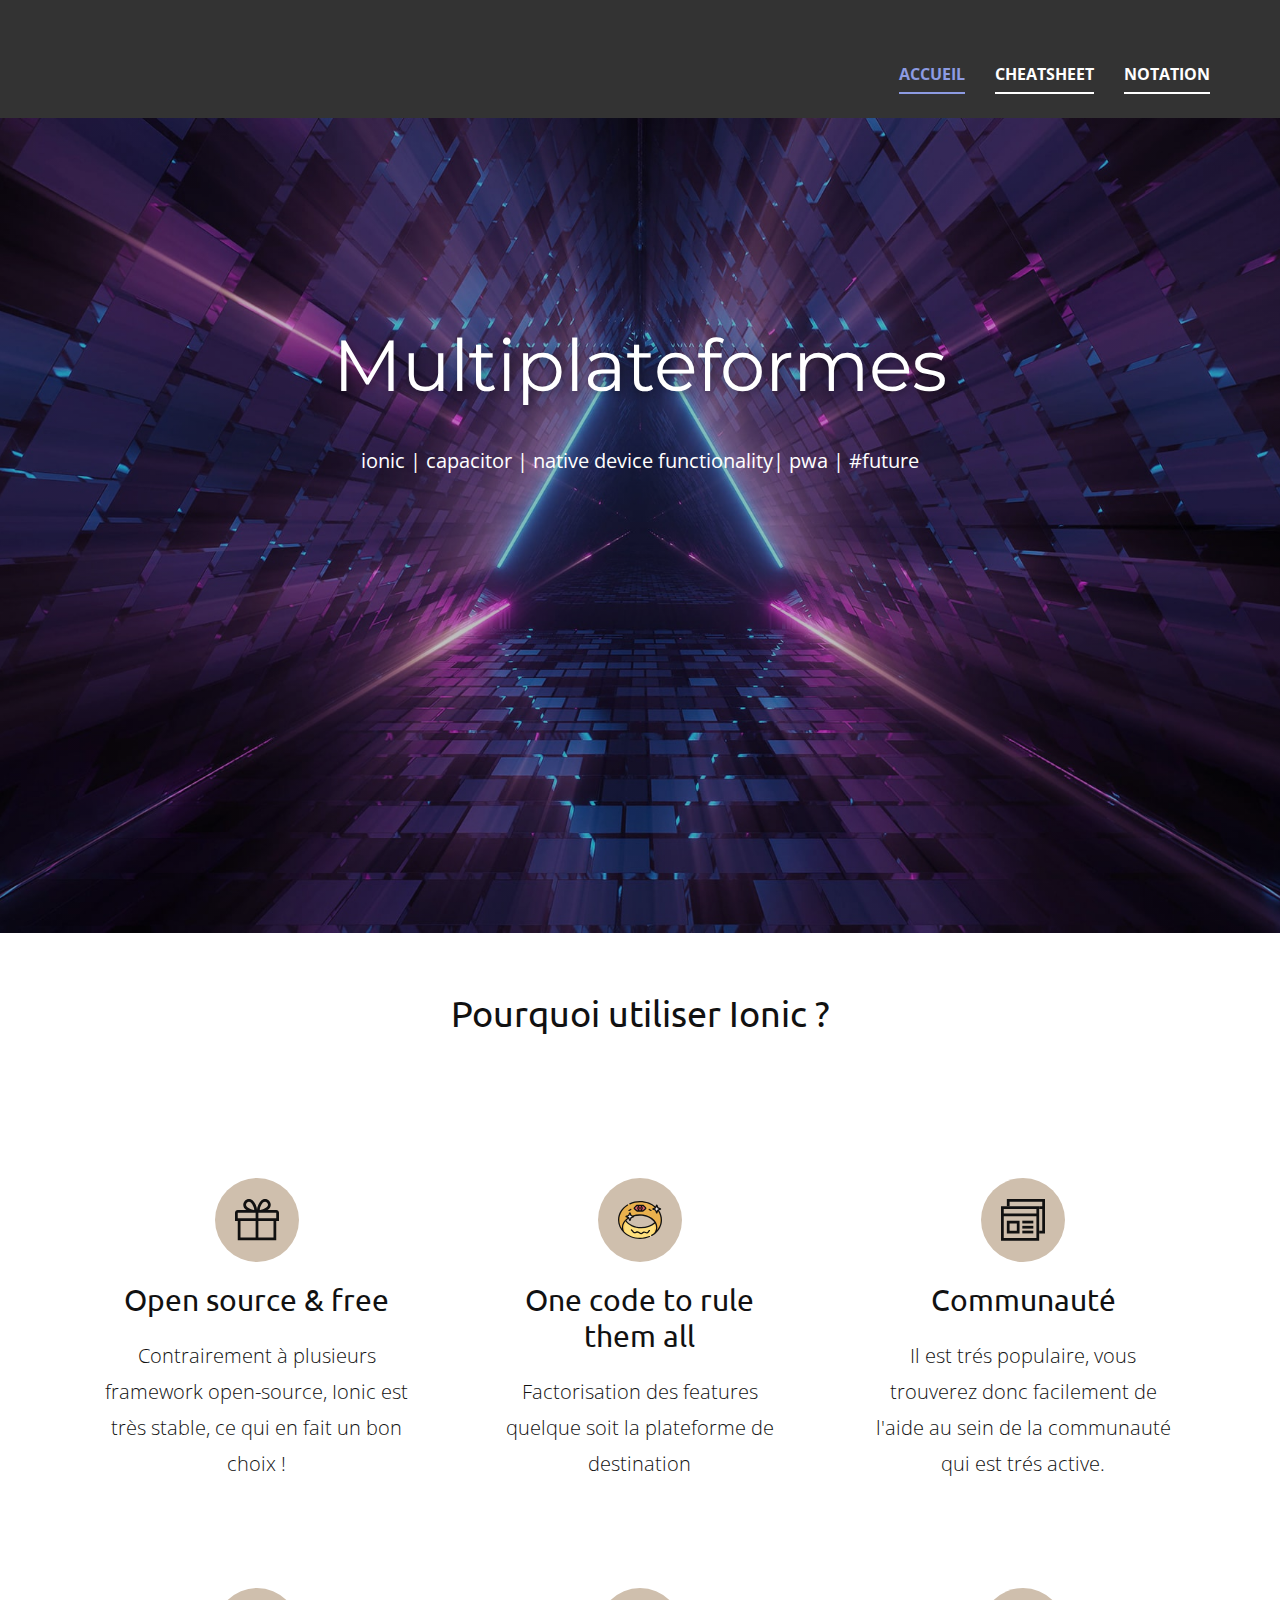
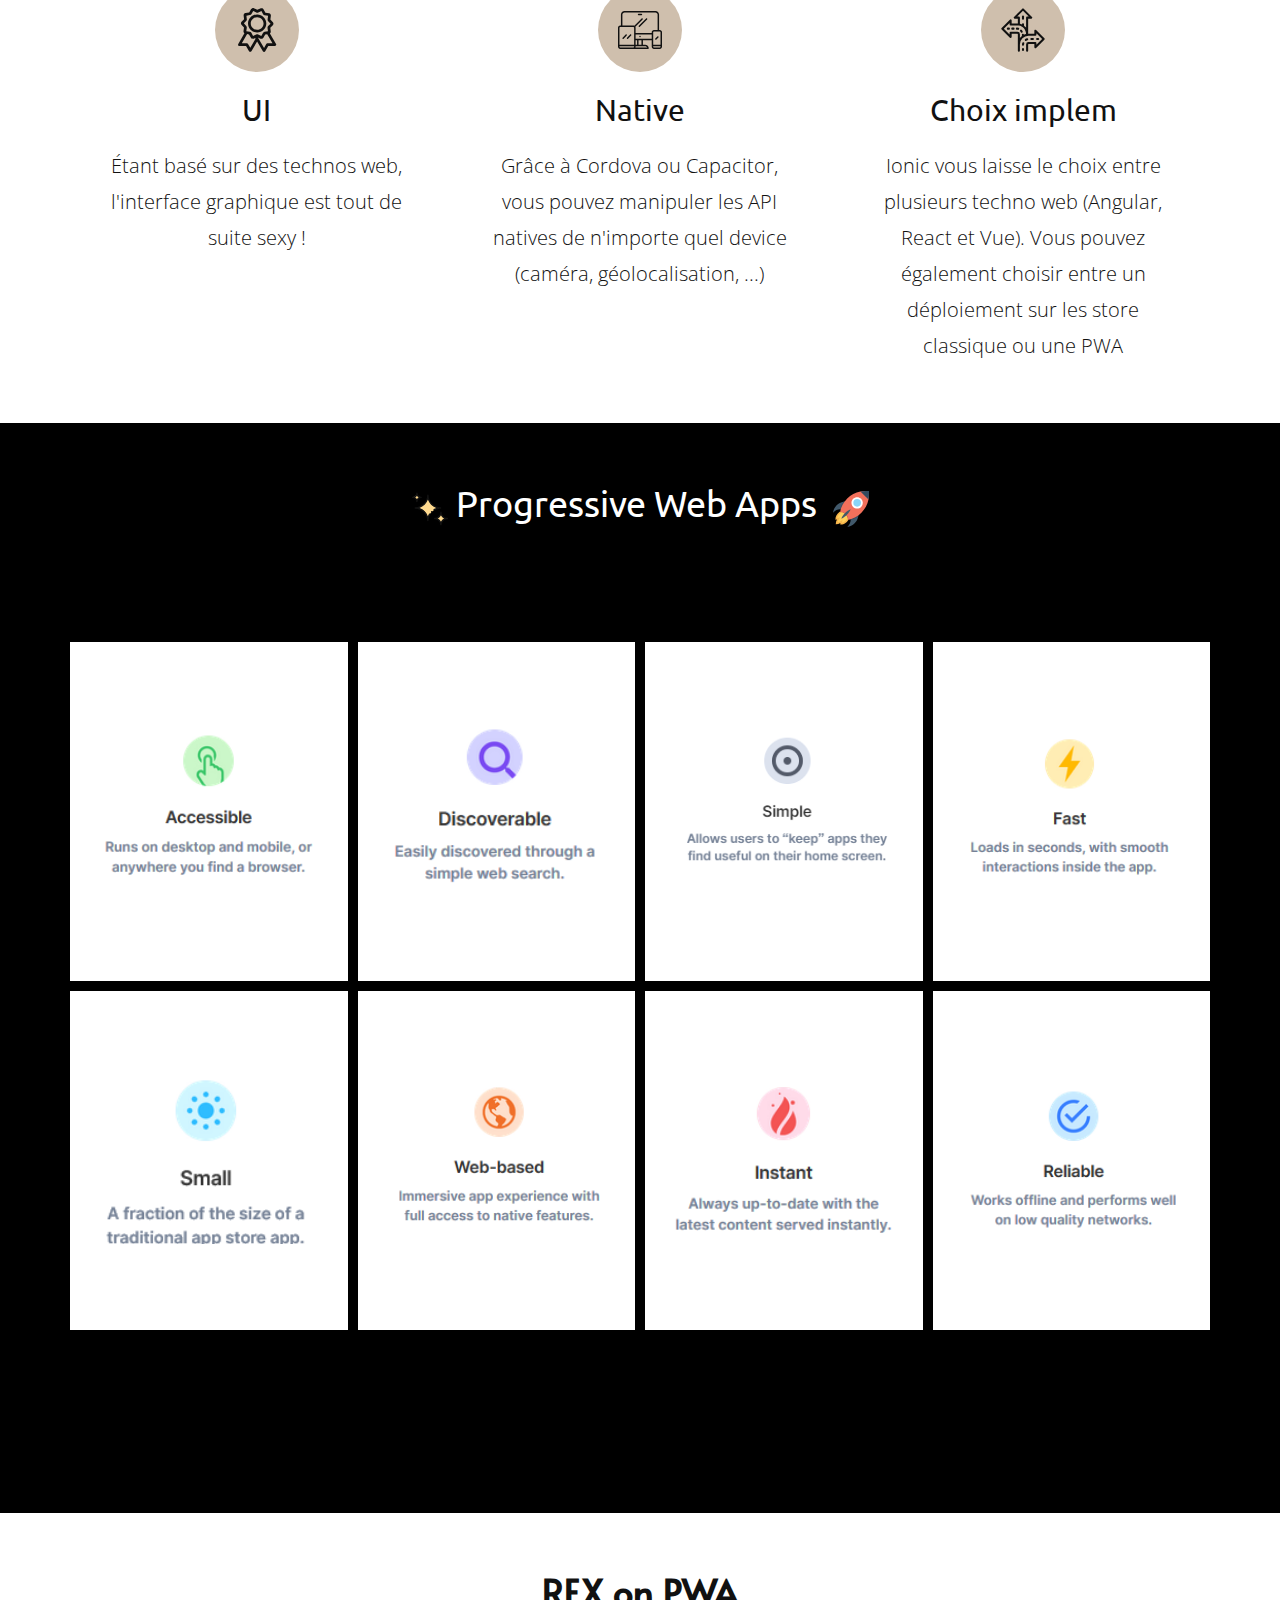
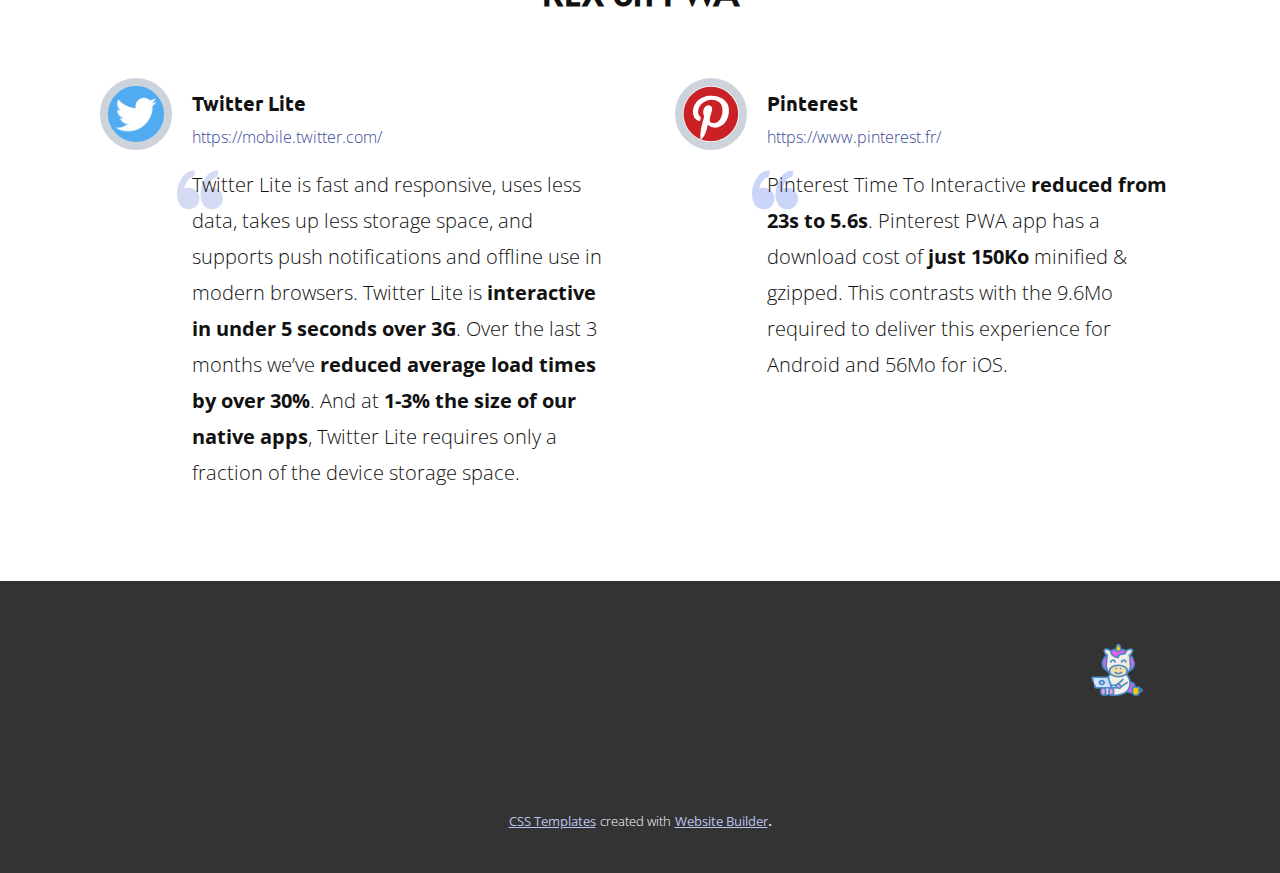
==== commit c3241691: "courses" ====
--- a/Accueil.html
+++ b/Accueil.html
@@ -11,7 +11,6 @@
 <link rel="stylesheet" href="Accueil.css" media="screen">
     <script class="u-script" type="text/javascript" src="jquery.js" defer=""></script>
     <script class="u-script" type="text/javascript" src="nicepage.js" defer=""></script>
-    <script type="text/javascript" src="//static.nicepage.com/shared/assets/jquery-1.9.1.min.js" defer="defer"></script>
     <link rel="icon" href="images/favicon.png">
     <link id="u-theme-google-font" rel="stylesheet" href="https://fonts.googleapis.com/css?family=Ubuntu:300,300i,400,400i,500,500i,700,700i|Open+Sans:300,300i,400,400i,600,600i,700,700i,800,800i">
     <link id="u-page-google-font" rel="stylesheet" href="https://fonts.googleapis.com/css?family=Montserrat:100,100i,200,200i,300,300i,400,400i,500,500i,600,600i,700,700i,800,800i,900,900i|Alata:400">
@@ -66,7 +65,6 @@
       <div class="u-clearfix u-sheet u-valign-middle-sm u-valign-middle-xs u-sheet-1">
         <h1 class="u-custom-font u-font-montserrat u-text u-text-body-alt-color u-title u-text-1">Multiplateformes</h1>
         <p class="u-large-text u-text u-text-body-alt-color u-text-font u-text-variant u-text-2">ionic | capacitor | native device functionality| pwa | #future</p>
-        <a href="https://nicepage.com/html-templates" class="u-active-white u-border-2 u-border-white u-btn u-button-style u-hover-white u-none u-text-active-black u-text-body-alt-color u-text-hover-black u-btn-1">Learn more</a>
       </div>
     </section>
     <section class="u-align-center u-clearfix u-section-2" id="sec-4b27">
--- a/Accueil.css
+++ b/Accueil.css
@@ -18,16 +18,7 @@
 
 .u-section-1 .u-text-2 {
   width: 770px;
-  margin: 40px auto 0;
-}
-
-.u-section-1 .u-btn-1 {
-  border-style: solid;
-  font-weight: 700;
-  text-transform: uppercase;
-  align-self: center;
   margin: 40px auto 60px;
-  padding: 10px 63px;
 }
 
 @media (max-width: 1199px) {
@@ -247,8 +238,9 @@
 
   .u-section-2 .u-repeater-1 {
     grid-auto-columns: calc(50% - 5px);
-    grid-template-columns: repeat(2, calc(50% - 5px));
+    grid-template-columns: calc(50% - 5px) calc(50% - 5px);
     grid-auto-rows: calc(33.33% - 6.66667px);
+    grid-gap: 10px 10px;
   }
 }
 
@@ -303,7 +295,7 @@
 
   .u-section-2 .u-repeater-1 {
     grid-auto-columns: 100%;
-    grid-template-columns: repeat(1, 100%);
+    grid-template-columns: 100%;
     grid-auto-rows: calc(16.66% - 8.33333px);
   }
 }.u-section-3 .u-sheet-1 {
@@ -471,8 +463,9 @@
 
   .u-section-3 .u-repeater-1 {
     grid-auto-columns: calc(33.3333% - 6.66667px);
-    grid-template-columns: repeat(3, calc(33.3333% - 6.66667px));
+    grid-template-columns: calc(33.3333% - 6.66667px) calc(33.3333% - 6.66667px) calc(33.3333% - 6.66667px);
     grid-auto-rows: calc(33.33% - 6.66667px);
+    grid-gap: 10px 10px;
   }
 }
 
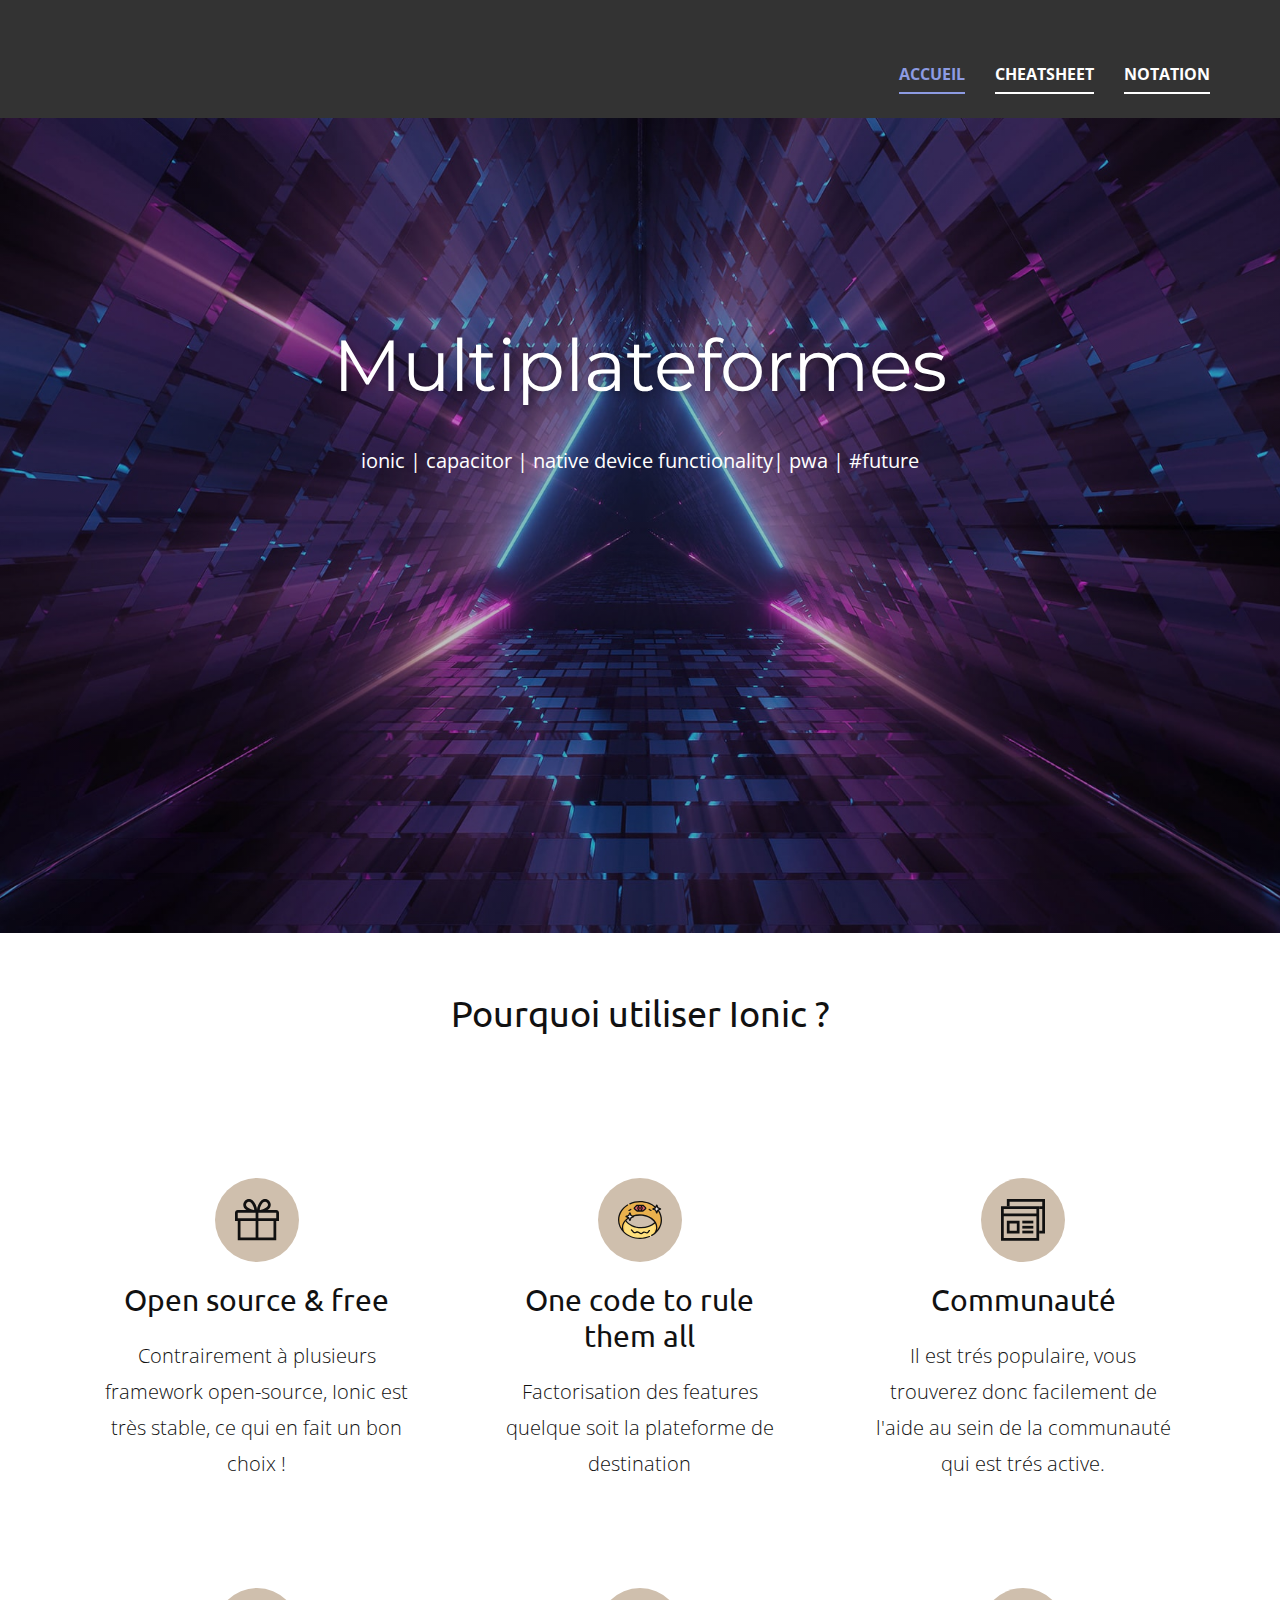
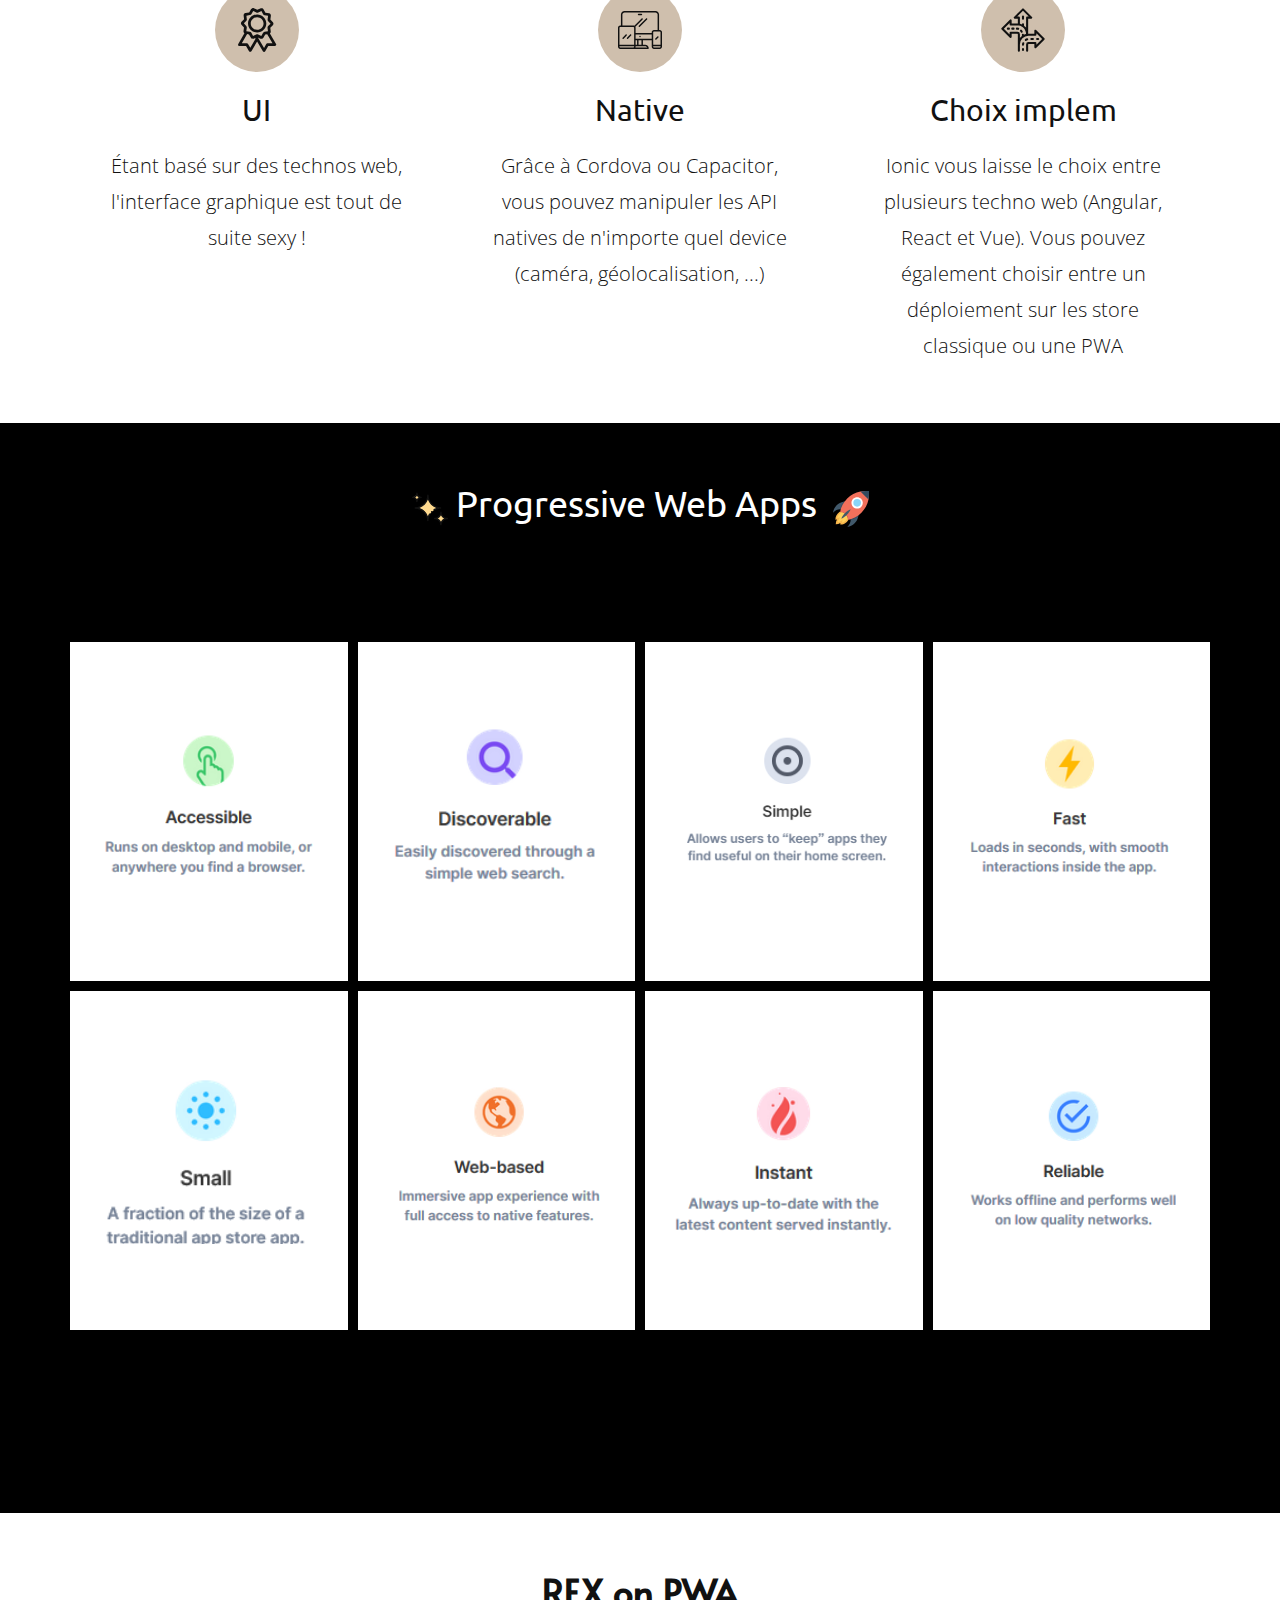
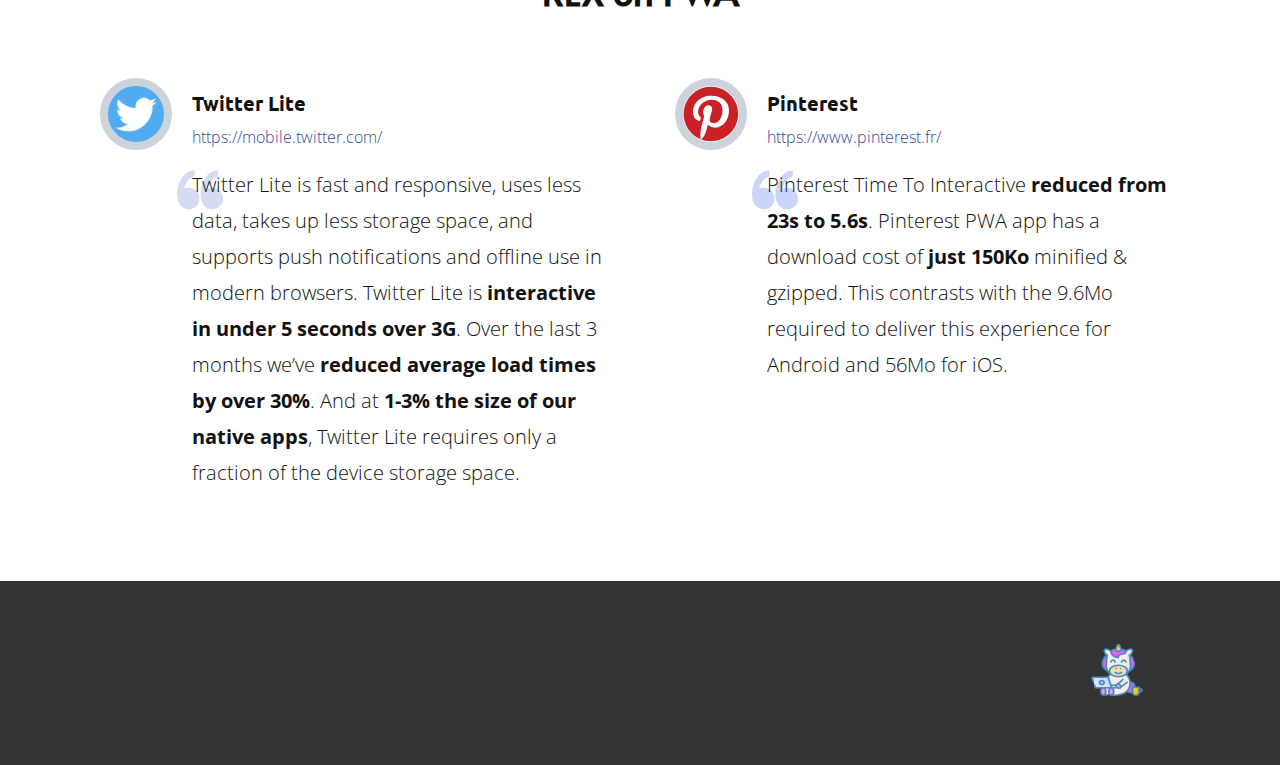
==== commit 53d77a42: "fix typo" ====
--- a/Accueil.html
+++ b/Accueil.html
@@ -261,16 +261,5 @@
     <footer class="u-align-left u-clearfix u-footer u-grey-80 u-footer" id="sec-4ef6"><div class="u-clearfix u-sheet u-sheet-1">
         <img src="images/appstore.png" alt="" class="u-image u-image-default u-preserve-proportions u-image-1" data-image-width="1024" data-image-height="1024">
       </div></footer>
-    <section class="u-backlink u-clearfix u-grey-80">
-      <a class="u-link" href="https://nicepage.com/css-templates" target="_blank">
-        <span>CSS Templates</span>
-      </a>
-      <p class="u-text">
-        <span>created with</span>
-      </p>
-      <a class="u-link" href="https://nicepage.com/website-builder" target="_blank">
-        <span>Website Builder</span>
-      </a>. 
-    </section>
   </body>
 </html>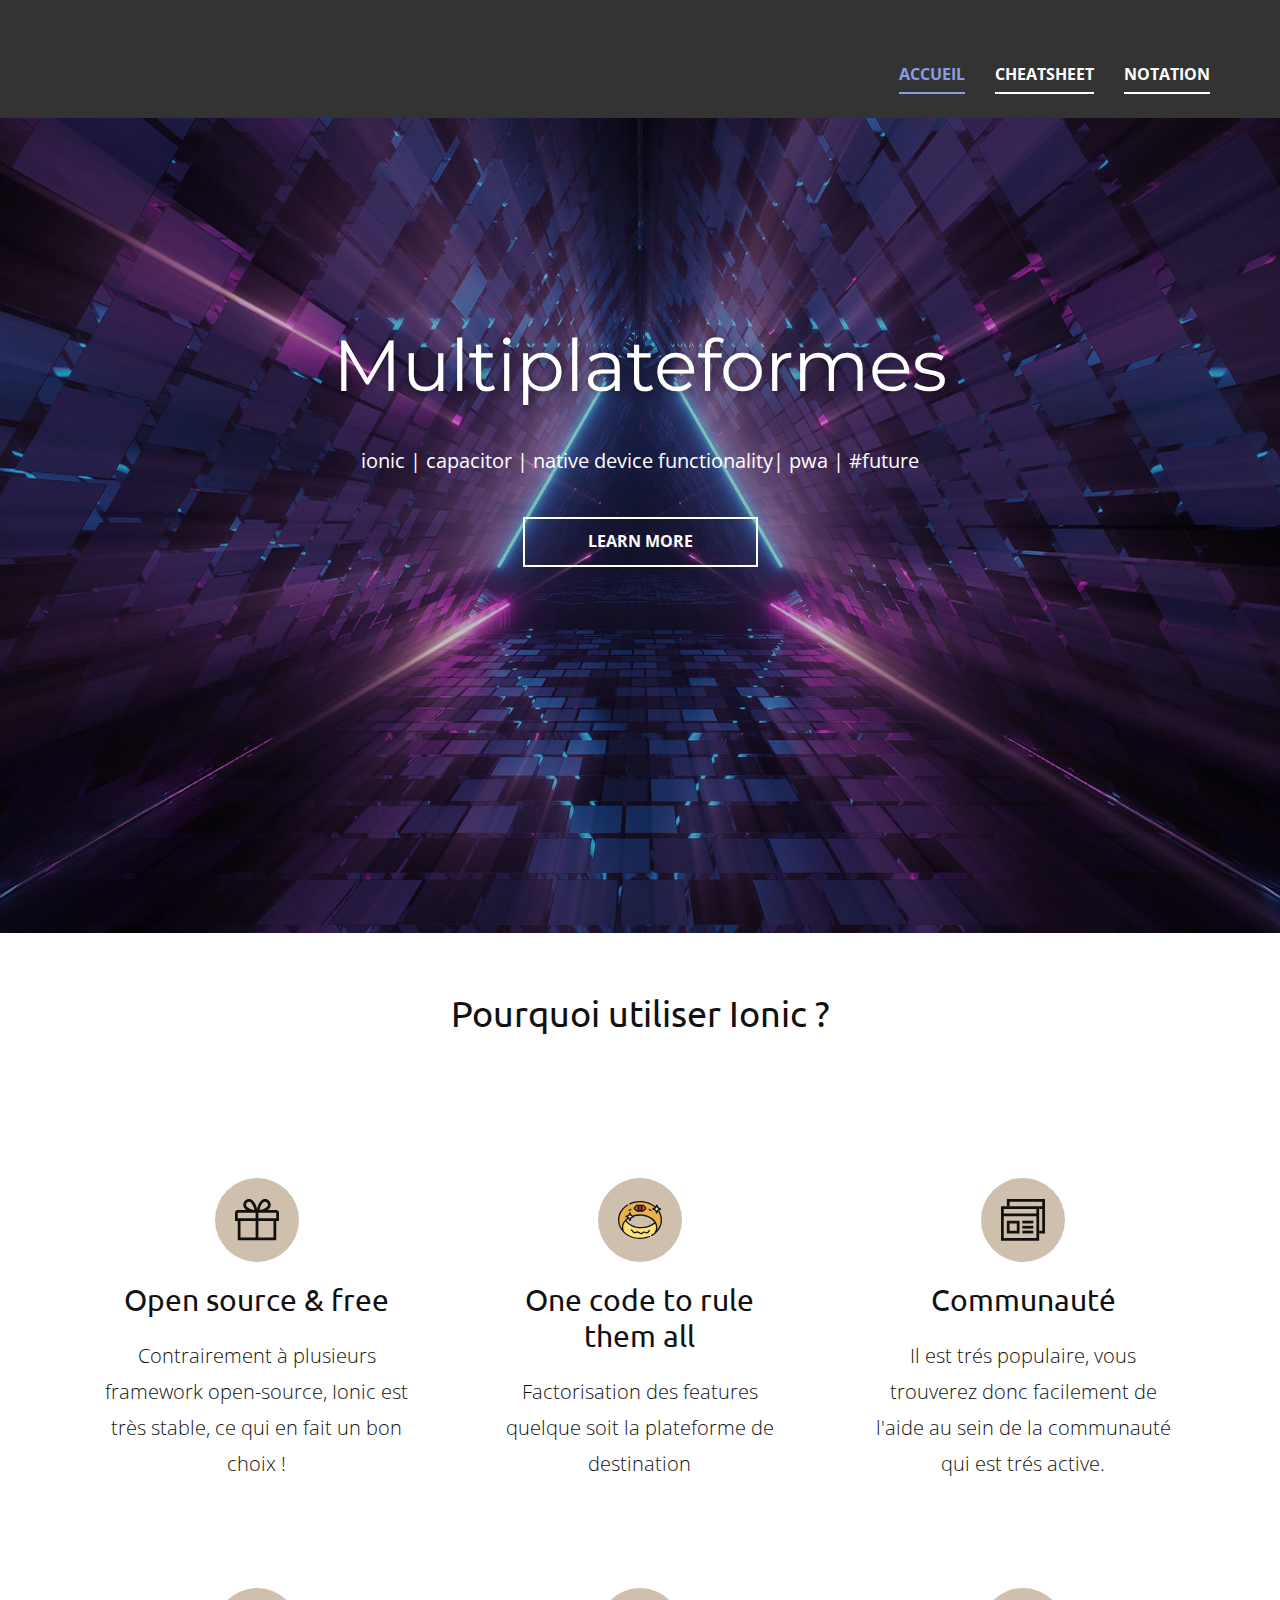
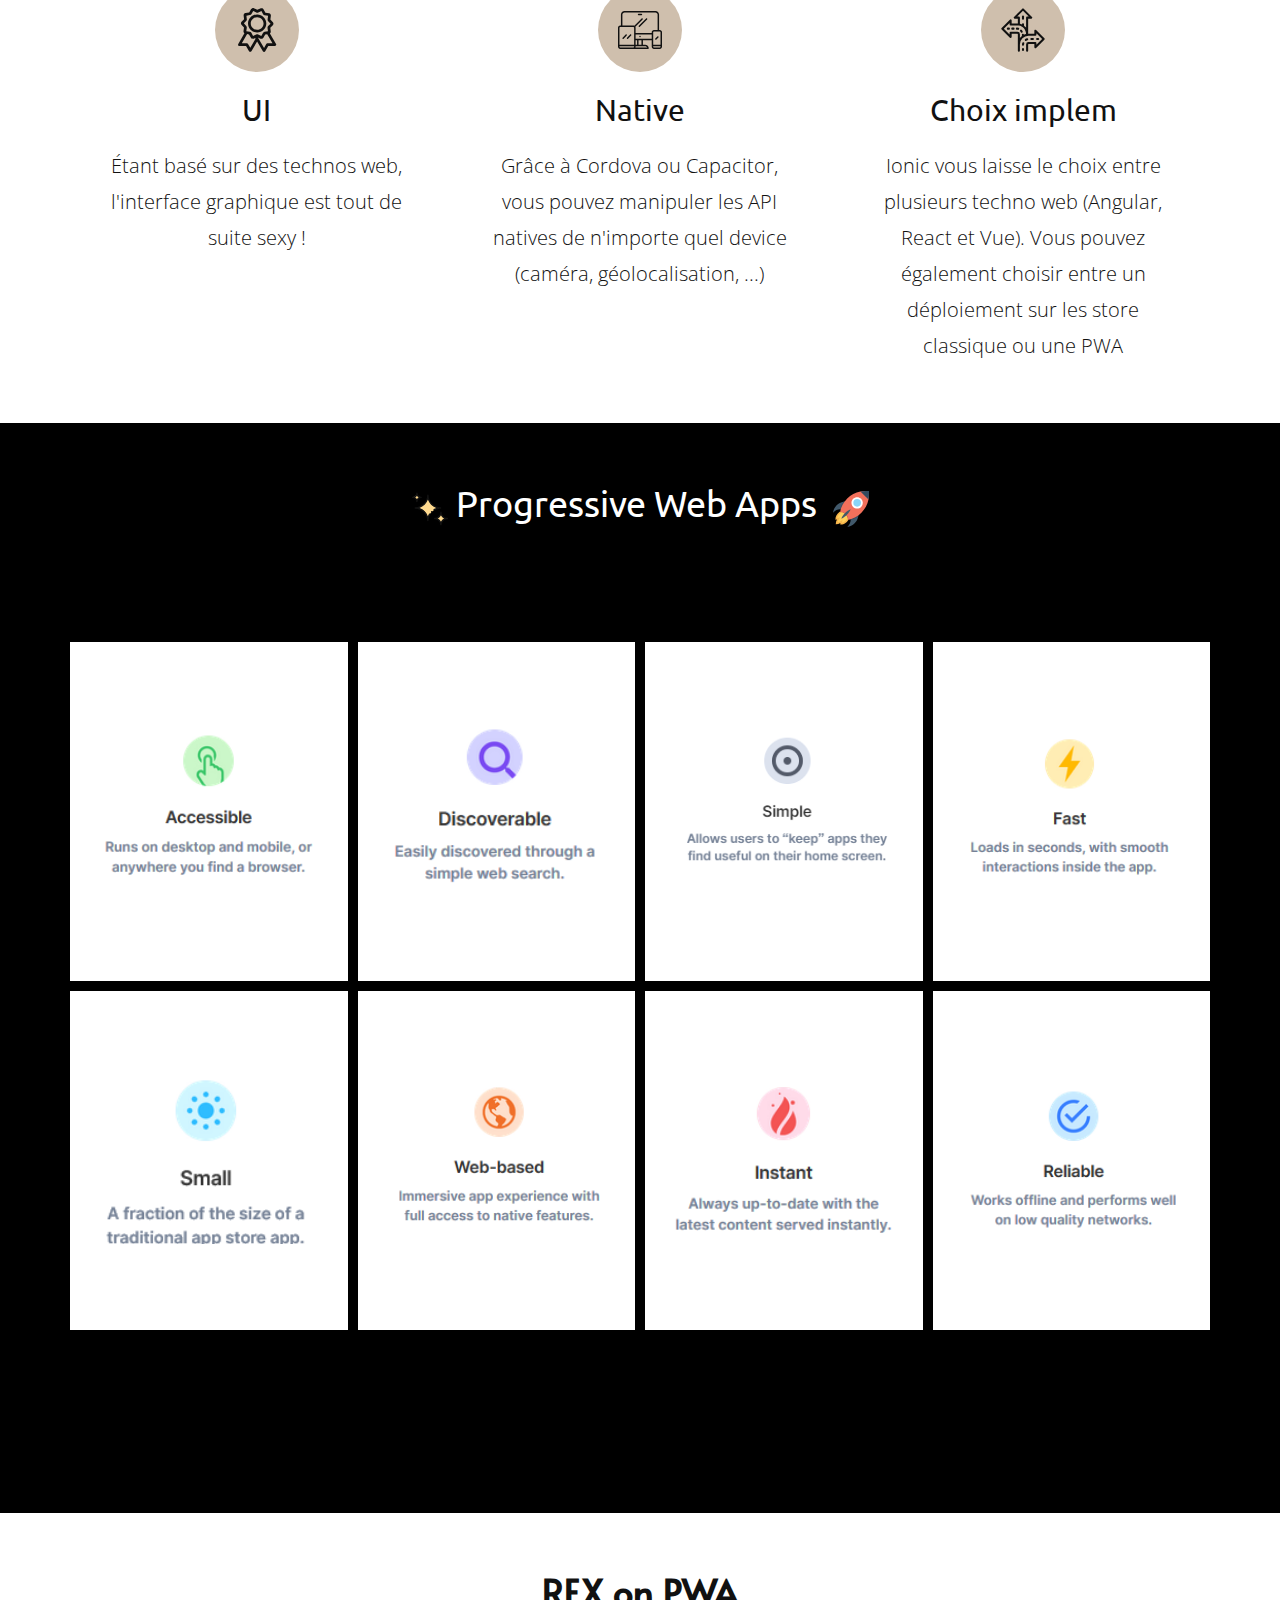
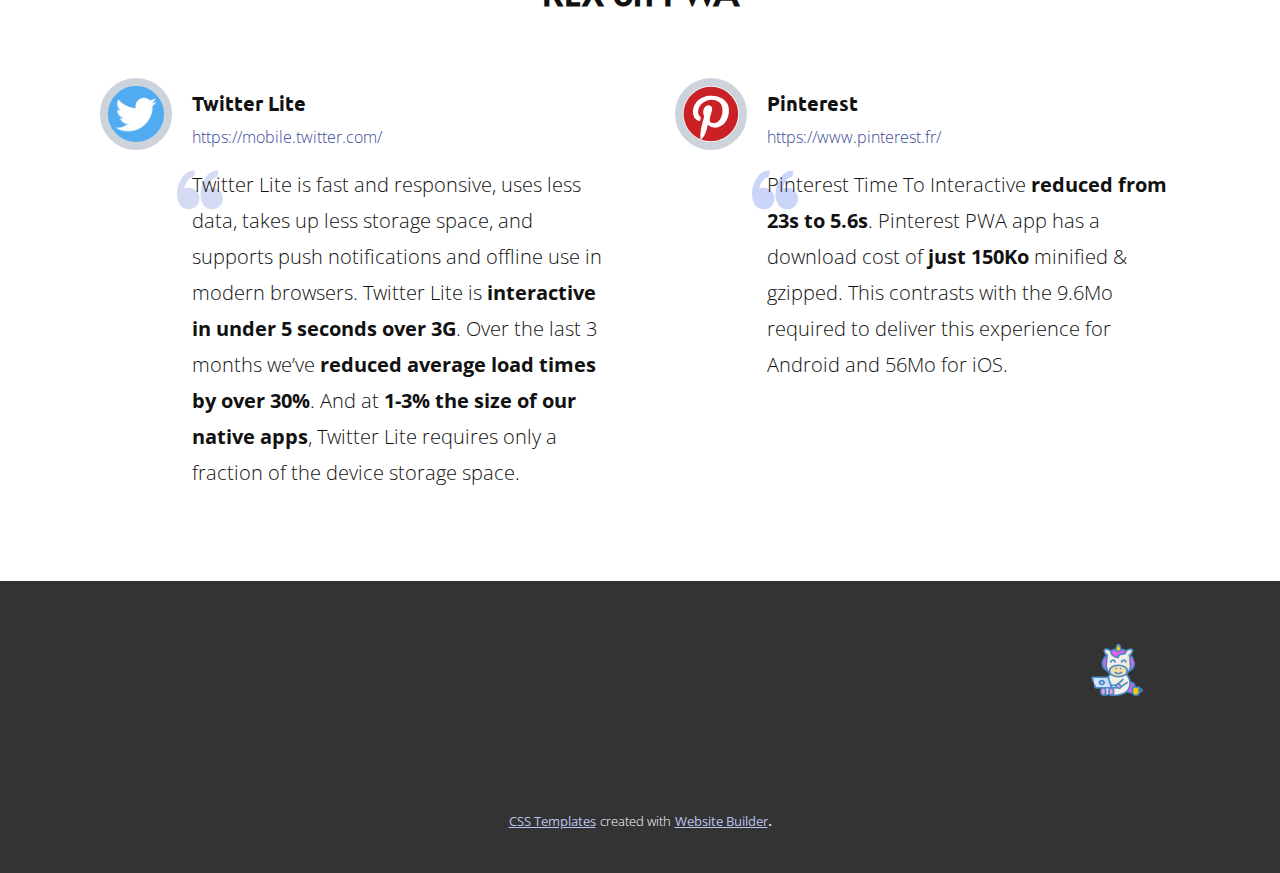
==== commit 4915e9ff: "update 2022" ====
--- a/Accueil.html
+++ b/Accueil.html
@@ -3,7 +3,7 @@
   <head>
     <meta name="viewport" content="width=device-width, initial-scale=1.0">
     <meta charset="utf-8">
-    <meta name="keywords" content="PC gaming news, reviews, and guides, Benefits of Video Games&nbsp;&nbsp;For Kids &amp; Adults, Video games, Brain stimulation, Stress relief, Top PC Games, Top PC Games, Gadgets for your game, Looking for games to download for free?, VR-Technologies, contact form, follow us">
+    <meta name="keywords" content="PC gaming news, reviews, and guides, Benefits of Video Games&nbsp;&nbsp;For Kids &amp;amp; Adults, Video games, Brain stimulation, Stress relief, Top PC Games, Top PC Games, Gadgets for your game, Looking for games to download for free?, VR-Technologies, contact form, follow us">
     <meta name="description" content="">
     <meta name="page_type" content="np-template-header-footer-from-plugin">
     <title>Accueil</title>
@@ -12,7 +12,7 @@
     <script class="u-script" type="text/javascript" src="jquery.js" defer=""></script>
     <script class="u-script" type="text/javascript" src="nicepage.js" defer=""></script>
     <link rel="icon" href="images/favicon.png">
-    <link id="u-theme-google-font" rel="stylesheet" href="https://fonts.googleapis.com/css?family=Ubuntu:300,300i,400,400i,500,500i,700,700i|Open+Sans:300,300i,400,400i,600,600i,700,700i,800,800i">
+    <link id="u-theme-google-font" rel="stylesheet" href="https://fonts.googleapis.com/css?family=Ubuntu:300,300i,400,400i,500,500i,700,700i|Open+Sans:300,300i,400,400i,500,500i,600,600i,700,700i,800,800i">
     <link id="u-page-google-font" rel="stylesheet" href="https://fonts.googleapis.com/css?family=Montserrat:100,100i,200,200i,300,300i,400,400i,500,500i,600,600i,700,700i,800,800i,900,900i|Alata:400">
     
     
@@ -22,23 +22,20 @@
     <script type="application/ld+json">{
 		"@context": "http://schema.org",
 		"@type": "Organization",
-		"name": "multiplateformes",
-		"url": "index.html"
+		"name": "multiplateformes"
 }</script>
+    <meta name="theme-color" content="#3a4998">
     <meta property="og:title" content="Accueil">
+    <meta property="og:description" content="">
     <meta property="og:type" content="website">
-    <meta name="theme-color" content="#3a4998">
-    <link rel="canonical" href="index.html">
-    <meta property="og:url" content="index.html">
   </head>
-  <body class="u-body"><header class="u-clearfix u-grey-80 u-header u-header" id="sec-da44"><div class="u-clearfix u-sheet u-sheet-1">
+  <body class="u-body u-xl-mode"><header class="u-clearfix u-grey-80 u-header u-header" id="sec-da44"><div class="u-clearfix u-sheet u-sheet-1">
         <nav class="u-menu u-menu-dropdown u-offcanvas u-menu-1" data-responsive-from="SM">
           <div class="menu-collapse" style="font-size: 1rem; letter-spacing: 0px; font-weight: 700; text-transform: uppercase;" wfd-invisible="true">
             <a class="u-button-style u-custom-active-border-color u-custom-active-color u-custom-border u-custom-border-color u-custom-borders u-custom-color u-custom-hover-border-color u-custom-hover-color u-custom-left-right-menu-spacing u-custom-padding-bottom u-custom-text-active-color u-custom-text-color u-custom-text-hover-color u-custom-top-bottom-menu-spacing u-nav-link u-text-active-palette-1-base u-text-hover-palette-2-base" href="#">
-              <svg><use xmlns:xlink="http://www.w3.org/1999/xlink" xlink:href="#menu-hamburger"></use></svg>
-              <svg version="1.1" xmlns="http://www.w3.org/2000/svg" xmlns:xlink="http://www.w3.org/1999/xlink"><defs><symbol id="menu-hamburger" viewBox="0 0 16 16" style="width: 16px; height: 16px;"><rect y="1" width="16" height="2"></rect><rect y="7" width="16" height="2"></rect><rect y="13" width="16" height="2"></rect>
-</symbol>
-</defs></svg>
+              <svg class="u-svg-link" viewBox="0 0 24 24"><use xmlns:xlink="http://www.w3.org/1999/xlink" xlink:href="#menu-hamburger"></use></svg>
+              <svg class="u-svg-content" version="1.1" id="menu-hamburger" viewBox="0 0 16 16" x="0px" y="0px" xmlns:xlink="http://www.w3.org/1999/xlink" xmlns="http://www.w3.org/2000/svg"><g><rect y="1" width="16" height="2"></rect><rect y="7" width="16" height="2"></rect><rect y="13" width="16" height="2"></rect>
+</g></svg>
             </a>
           </div>
           <div class="u-custom-menu u-nav-container">
@@ -49,7 +46,7 @@
           </div>
           <div class="u-custom-menu u-nav-container-collapse" wfd-invisible="true">
             <div class="u-black u-container-style u-inner-container-layout u-opacity u-opacity-95 u-sidenav">
-              <div class="u-sidenav-overflow">
+              <div class="u-inner-container-layout u-sidenav-overflow">
                 <div class="u-menu-close"></div>
                 <ul class="u-align-center u-nav u-popupmenu-items u-unstyled u-nav-2"><li class="u-nav-item"><a class="u-button-style u-nav-link" href="Accueil.html" style="padding: 10px 0px;">Accueil</a>
 </li><li class="u-nav-item"><a class="u-button-style u-nav-link" href="CheatSheet.html" style="padding: 10px 0px;">CheatSheet</a>
@@ -65,6 +62,7 @@
       <div class="u-clearfix u-sheet u-valign-middle-sm u-valign-middle-xs u-sheet-1">
         <h1 class="u-custom-font u-font-montserrat u-text u-text-body-alt-color u-title u-text-1">Multiplateformes</h1>
         <p class="u-large-text u-text u-text-body-alt-color u-text-font u-text-variant u-text-2">ionic | capacitor | native device functionality| pwa | #future</p>
+        <a href="https://nicepage.com/html-templates" class="u-active-white u-border-2 u-border-white u-btn u-button-style u-hover-white u-none u-text-active-black u-text-body-alt-color u-text-hover-black u-btn-1">Learn more</a>
       </div>
     </section>
     <section class="u-align-center u-clearfix u-section-2" id="sec-4b27">
@@ -261,5 +259,16 @@
     <footer class="u-align-left u-clearfix u-footer u-grey-80 u-footer" id="sec-4ef6"><div class="u-clearfix u-sheet u-sheet-1">
         <img src="images/appstore.png" alt="" class="u-image u-image-default u-preserve-proportions u-image-1" data-image-width="1024" data-image-height="1024">
       </div></footer>
+    <section class="u-backlink u-clearfix u-grey-80">
+      <a class="u-link" href="css-templates" target="_blank">
+        <span>CSS Templates</span>
+      </a>
+      <p class="u-text">
+        <span>created with</span>
+      </p>
+      <a class="u-link" href="website-builder" target="_blank">
+        <span>Website Builder</span>
+      </a>. 
+    </section>
   </body>
 </html>--- a/nicepage.css
+++ b/nicepage.css
@@ -1,7 +1,7 @@
 /*begin-commonstyles library*//*!
- * froala_editor v3.2.3 (https://www.froala.com/wysiwyg-editor)
+ * froala_editor v4.0.6 (https://www.froala.com/wysiwyg-editor)
  * License https://froala.com/wysiwyg-editor/terms/
- * Copyright 2014-2020 Froala Labs
+ * Copyright 2014-2021 Froala Labs
  */
 
 .fr-clearfix::after {
@@ -52,6 +52,8 @@
     color: inherit; }
   .fr-view strong {
     font-weight: 700; }
+  .fr-view table[border='0'] td:not([class]), .fr-view table[border='0'] th:not([class]), .fr-view table[border='0'] td[class=""], .fr-view table[border='0'] th[class=""] {
+    border-width: 0px; }
   .fr-view table {
     border: none;
     border-collapse: collapse;
@@ -93,27 +95,27 @@
     white-space: pre-wrap;
     word-wrap: break-word;
     overflow: visible; }
-/*.fr-view[dir="rtl"] blockquote {
-  border-left: none;
-  border-right: solid 2px #5E35B1;
-  margin-right: 0;
-  padding-right: 5px;
-  padding-left: 0; }
-  .fr-view[dir="rtl"] blockquote blockquote {
-    border-color: #00BCD4; }
-    .fr-view[dir="rtl"] blockquote blockquote blockquote {
-      border-color: #43A047; }
-.fr-view blockquote {
-  border-left: solid 2px #5E35B1;
-  margin-left: 0;
-  padding-left: 5px;
-  color: #5E35B1; }
-  .fr-view blockquote blockquote {
-    border-color: #00BCD4;
-    color: #00BCD4; }
-    .fr-view blockquote blockquote blockquote {
-      border-color: #43A047;
-      color: #43A047; }*/
+/*  .fr-view[dir="rtl"] blockquote {
+    border-left: none;
+    border-right: solid 2px #5E35B1;
+    margin-right: 0;
+    padding-right: 5px;
+    padding-left: 0; }
+    .fr-view[dir="rtl"] blockquote blockquote {
+      border-color: #00BCD4; }
+      .fr-view[dir="rtl"] blockquote blockquote blockquote {
+        border-color: #43A047; }
+  .fr-view blockquote {
+    border-left: solid 2px #5E35B1;
+    margin-left: 0;
+    padding-left: 5px;
+    color: #5E35B1; }
+    .fr-view blockquote blockquote {
+      border-color: #00BCD4;
+      color: #00BCD4; }
+      .fr-view blockquote blockquote blockquote {
+        border-color: #43A047;
+        color: #43A047; } */
   .fr-view span.fr-emoticon {
     font-weight: normal;
     font-family: "Apple Color Emoji","Segoe UI Emoji","NotoColorEmoji","Segoe UI Symbol","Android Emoji","EmojiSymbols";
@@ -287,8 +289,6 @@
     background-clip: padding-box; }
   .fr-view button.fr-large, .fr-view input.fr-large, .fr-view textarea.fr-large {
     font-size: 24px; }
-  .fr-view ul, .fr-view ol {
-    list-style-position: inside; }
 
 /**
  * Image style.
@@ -360,3632 +360,8 @@
       float: right;
       margin: 5px 0 5px 5px;
       max-width: calc(100% - 5px); }
-/*end-commonstyles library*//*begin-commonstyles library*/@charset "UTF-8";
-
-/*!
- * animate.css -https://daneden.github.io/animate.css/
- * Version - 3.7.2
- * Licensed under the MIT license - http://opensource.org/licenses/MIT
- *
- * Copyright (c) 2019 Daniel Eden
- */
-
-@-webkit-keyframes bounce {
-  from,
-  20%,
-  53%,
-  80%,
-  to {
-    -webkit-animation-timing-function: cubic-bezier(0.215, 0.61, 0.355, 1);
-    animation-timing-function: cubic-bezier(0.215, 0.61, 0.355, 1);
-    -webkit-transform: translate3d(0, 0, 0);
-    transform: translate3d(0, 0, 0);
-  }
-
-  40%,
-  43% {
-    -webkit-animation-timing-function: cubic-bezier(0.755, 0.05, 0.855, 0.06);
-    animation-timing-function: cubic-bezier(0.755, 0.05, 0.855, 0.06);
-    -webkit-transform: translate3d(0, -30px, 0);
-    transform: translate3d(0, -30px, 0);
-  }
-
-  70% {
-    -webkit-animation-timing-function: cubic-bezier(0.755, 0.05, 0.855, 0.06);
-    animation-timing-function: cubic-bezier(0.755, 0.05, 0.855, 0.06);
-    -webkit-transform: translate3d(0, -15px, 0);
-    transform: translate3d(0, -15px, 0);
-  }
-
-  90% {
-    -webkit-transform: translate3d(0, -4px, 0);
-    transform: translate3d(0, -4px, 0);
-  }
-}
-
-@keyframes bounce {
-  from,
-  20%,
-  53%,
-  80%,
-  to {
-    -webkit-animation-timing-function: cubic-bezier(0.215, 0.61, 0.355, 1);
-    animation-timing-function: cubic-bezier(0.215, 0.61, 0.355, 1);
-    -webkit-transform: translate3d(0, 0, 0);
-    transform: translate3d(0, 0, 0);
-  }
-
-  40%,
-  43% {
-    -webkit-animation-timing-function: cubic-bezier(0.755, 0.05, 0.855, 0.06);
-    animation-timing-function: cubic-bezier(0.755, 0.05, 0.855, 0.06);
-    -webkit-transform: translate3d(0, -30px, 0);
-    transform: translate3d(0, -30px, 0);
-  }
-
-  70% {
-    -webkit-animation-timing-function: cubic-bezier(0.755, 0.05, 0.855, 0.06);
-    animation-timing-function: cubic-bezier(0.755, 0.05, 0.855, 0.06);
-    -webkit-transform: translate3d(0, -15px, 0);
-    transform: translate3d(0, -15px, 0);
-  }
-
-  90% {
-    -webkit-transform: translate3d(0, -4px, 0);
-    transform: translate3d(0, -4px, 0);
-  }
-}
-
-.bounce {
-  -webkit-animation-name: bounce;
-  animation-name: bounce;
-  -webkit-transform-origin: center bottom;
-  transform-origin: center bottom;
-}
-
-@-webkit-keyframes flash {
-  from,
-  50%,
-  to {
-    opacity: 1;
-  }
-
-  25%,
-  75% {
-    opacity: 0;
-  }
-}
-
-@keyframes flash {
-  from,
-  50%,
-  to {
-    opacity: 1;
-  }
-
-  25%,
-  75% {
-    opacity: 0;
-  }
-}
-
-.flash {
-  -webkit-animation-name: flash;
-  animation-name: flash;
-}
-
-/* originally authored by Nick Pettit - https://github.com/nickpettit/glide */
-
-@-webkit-keyframes pulse {
-  from {
-    -webkit-transform: scale3d(1, 1, 1);
-    transform: scale3d(1, 1, 1);
-  }
-
-  50% {
-    -webkit-transform: scale3d(1.05, 1.05, 1.05);
-    transform: scale3d(1.05, 1.05, 1.05);
-  }
-
-  to {
-    -webkit-transform: scale3d(1, 1, 1);
-    transform: scale3d(1, 1, 1);
-  }
-}
-
-@keyframes pulse {
-  from {
-    -webkit-transform: scale3d(1, 1, 1);
-    transform: scale3d(1, 1, 1);
-  }
-
-  50% {
-    -webkit-transform: scale3d(1.05, 1.05, 1.05);
-    transform: scale3d(1.05, 1.05, 1.05);
-  }
-
-  to {
-    -webkit-transform: scale3d(1, 1, 1);
-    transform: scale3d(1, 1, 1);
-  }
-}
-
-.pulse {
-  -webkit-animation-name: pulse;
-  animation-name: pulse;
-}
-
-@-webkit-keyframes rubberBand {
-  from {
-    -webkit-transform: scale3d(1, 1, 1);
-    transform: scale3d(1, 1, 1);
-  }
-
-  30% {
-    -webkit-transform: scale3d(1.25, 0.75, 1);
-    transform: scale3d(1.25, 0.75, 1);
-  }
-
-  40% {
-    -webkit-transform: scale3d(0.75, 1.25, 1);
-    transform: scale3d(0.75, 1.25, 1);
-  }
-
-  50% {
-    -webkit-transform: scale3d(1.15, 0.85, 1);
-    transform: scale3d(1.15, 0.85, 1);
-  }
-
-  65% {
-    -webkit-transform: scale3d(0.95, 1.05, 1);
-    transform: scale3d(0.95, 1.05, 1);
-  }
-
-  75% {
-    -webkit-transform: scale3d(1.05, 0.95, 1);
-    transform: scale3d(1.05, 0.95, 1);
-  }
-
-  to {
-    -webkit-transform: scale3d(1, 1, 1);
-    transform: scale3d(1, 1, 1);
-  }
-}
-
-@keyframes rubberBand {
-  from {
-    -webkit-transform: scale3d(1, 1, 1);
-    transform: scale3d(1, 1, 1);
-  }
-
-  30% {
-    -webkit-transform: scale3d(1.25, 0.75, 1);
-    transform: scale3d(1.25, 0.75, 1);
-  }
-
-  40% {
-    -webkit-transform: scale3d(0.75, 1.25, 1);
-    transform: scale3d(0.75, 1.25, 1);
-  }
-
-  50% {
-    -webkit-transform: scale3d(1.15, 0.85, 1);
-    transform: scale3d(1.15, 0.85, 1);
-  }
-
-  65% {
-    -webkit-transform: scale3d(0.95, 1.05, 1);
-    transform: scale3d(0.95, 1.05, 1);
-  }
-
-  75% {
-    -webkit-transform: scale3d(1.05, 0.95, 1);
-    transform: scale3d(1.05, 0.95, 1);
-  }
-
-  to {
-    -webkit-transform: scale3d(1, 1, 1);
-    transform: scale3d(1, 1, 1);
-  }
-}
-
-.rubberBand {
-  -webkit-animation-name: rubberBand;
-  animation-name: rubberBand;
-}
-
-@-webkit-keyframes shake {
-  from,
-  to {
-    -webkit-transform: translate3d(0, 0, 0);
-    transform: translate3d(0, 0, 0);
-  }
-
-  10%,
-  30%,
-  50%,
-  70%,
-  90% {
-    -webkit-transform: translate3d(-10px, 0, 0);
-    transform: translate3d(-10px, 0, 0);
-  }
-
-  20%,
-  40%,
-  60%,
-  80% {
-    -webkit-transform: translate3d(10px, 0, 0);
-    transform: translate3d(10px, 0, 0);
-  }
-}
-
-@keyframes shake {
-  from,
-  to {
-    -webkit-transform: translate3d(0, 0, 0);
-    transform: translate3d(0, 0, 0);
-  }
-
-  10%,
-  30%,
-  50%,
-  70%,
-  90% {
-    -webkit-transform: translate3d(-10px, 0, 0);
-    transform: translate3d(-10px, 0, 0);
-  }
-
-  20%,
-  40%,
-  60%,
-  80% {
-    -webkit-transform: translate3d(10px, 0, 0);
-    transform: translate3d(10px, 0, 0);
-  }
-}
-
-.shake {
-  -webkit-animation-name: shake;
-  animation-name: shake;
-}
-
-@-webkit-keyframes headShake {
-  0% {
-    -webkit-transform: translateX(0);
-    transform: translateX(0);
-  }
-
-  6.5% {
-    -webkit-transform: translateX(-6px) rotateY(-9deg);
-    transform: translateX(-6px) rotateY(-9deg);
-  }
-
-  18.5% {
-    -webkit-transform: translateX(5px) rotateY(7deg);
-    transform: translateX(5px) rotateY(7deg);
-  }
-
-  31.5% {
-    -webkit-transform: translateX(-3px) rotateY(-5deg);
-    transform: translateX(-3px) rotateY(-5deg);
-  }
-
-  43.5% {
-    -webkit-transform: translateX(2px) rotateY(3deg);
-    transform: translateX(2px) rotateY(3deg);
-  }
-
-  50% {
-    -webkit-transform: translateX(0);
-    transform: translateX(0);
-  }
-}
-
-@keyframes headShake {
-  0% {
-    -webkit-transform: translateX(0);
-    transform: translateX(0);
-  }
-
-  6.5% {
-    -webkit-transform: translateX(-6px) rotateY(-9deg);
-    transform: translateX(-6px) rotateY(-9deg);
-  }
-
-  18.5% {
-    -webkit-transform: translateX(5px) rotateY(7deg);
-    transform: translateX(5px) rotateY(7deg);
-  }
-
-  31.5% {
-    -webkit-transform: translateX(-3px) rotateY(-5deg);
-    transform: translateX(-3px) rotateY(-5deg);
-  }
-
-  43.5% {
-    -webkit-transform: translateX(2px) rotateY(3deg);
-    transform: translateX(2px) rotateY(3deg);
-  }
-
-  50% {
-    -webkit-transform: translateX(0);
-    transform: translateX(0);
-  }
-}
-
-.headShake {
-  -webkit-animation-timing-function: ease-in-out;
-  animation-timing-function: ease-in-out;
-  -webkit-animation-name: headShake;
-  animation-name: headShake;
-}
-
-@-webkit-keyframes swing {
-  20% {
-    -webkit-transform: rotate3d(0, 0, 1, 15deg);
-    transform: rotate3d(0, 0, 1, 15deg);
-  }
-
-  40% {
-    -webkit-transform: rotate3d(0, 0, 1, -10deg);
-    transform: rotate3d(0, 0, 1, -10deg);
-  }
-
-  60% {
-    -webkit-transform: rotate3d(0, 0, 1, 5deg);
-    transform: rotate3d(0, 0, 1, 5deg);
-  }
-
-  80% {
-    -webkit-transform: rotate3d(0, 0, 1, -5deg);
-    transform: rotate3d(0, 0, 1, -5deg);
-  }
-
-  to {
-    -webkit-transform: rotate3d(0, 0, 1, 0deg);
-    transform: rotate3d(0, 0, 1, 0deg);
-  }
-}
-
-@keyframes swing {
-  20% {
-    -webkit-transform: rotate3d(0, 0, 1, 15deg);
-    transform: rotate3d(0, 0, 1, 15deg);
-  }
-
-  40% {
-    -webkit-transform: rotate3d(0, 0, 1, -10deg);
-    transform: rotate3d(0, 0, 1, -10deg);
-  }
-
-  60% {
-    -webkit-transform: rotate3d(0, 0, 1, 5deg);
-    transform: rotate3d(0, 0, 1, 5deg);
-  }
-
-  80% {
-    -webkit-transform: rotate3d(0, 0, 1, -5deg);
-    transform: rotate3d(0, 0, 1, -5deg);
-  }
-
-  to {
-    -webkit-transform: rotate3d(0, 0, 1, 0deg);
-    transform: rotate3d(0, 0, 1, 0deg);
-  }
-}
-
-.swing {
-  -webkit-transform-origin: top center;
-  transform-origin: top center;
-  -webkit-animation-name: swing;
-  animation-name: swing;
-}
-
-@-webkit-keyframes tada {
-  from {
-    -webkit-transform: scale3d(1, 1, 1);
-    transform: scale3d(1, 1, 1);
-  }
-
-  10%,
-  20% {
-    -webkit-transform: scale3d(0.9, 0.9, 0.9) rotate3d(0, 0, 1, -3deg);
-    transform: scale3d(0.9, 0.9, 0.9) rotate3d(0, 0, 1, -3deg);
-  }
-
-  30%,
-  50%,
-  70%,
-  90% {
-    -webkit-transform: scale3d(1.1, 1.1, 1.1) rotate3d(0, 0, 1, 3deg);
-    transform: scale3d(1.1, 1.1, 1.1) rotate3d(0, 0, 1, 3deg);
-  }
-
-  40%,
-  60%,
-  80% {
-    -webkit-transform: scale3d(1.1, 1.1, 1.1) rotate3d(0, 0, 1, -3deg);
-    transform: scale3d(1.1, 1.1, 1.1) rotate3d(0, 0, 1, -3deg);
-  }
-
-  to {
-    -webkit-transform: scale3d(1, 1, 1);
-    transform: scale3d(1, 1, 1);
-  }
-}
-
-@keyframes tada {
-  from {
-    -webkit-transform: scale3d(1, 1, 1);
-    transform: scale3d(1, 1, 1);
-  }
-
-  10%,
-  20% {
-    -webkit-transform: scale3d(0.9, 0.9, 0.9) rotate3d(0, 0, 1, -3deg);
-    transform: scale3d(0.9, 0.9, 0.9) rotate3d(0, 0, 1, -3deg);
-  }
-
-  30%,
-  50%,
-  70%,
-  90% {
-    -webkit-transform: scale3d(1.1, 1.1, 1.1) rotate3d(0, 0, 1, 3deg);
-    transform: scale3d(1.1, 1.1, 1.1) rotate3d(0, 0, 1, 3deg);
-  }
-
-  40%,
-  60%,
-  80% {
-    -webkit-transform: scale3d(1.1, 1.1, 1.1) rotate3d(0, 0, 1, -3deg);
-    transform: scale3d(1.1, 1.1, 1.1) rotate3d(0, 0, 1, -3deg);
-  }
-
-  to {
-    -webkit-transform: scale3d(1, 1, 1);
-    transform: scale3d(1, 1, 1);
-  }
-}
-
-.tada {
-  -webkit-animation-name: tada;
-  animation-name: tada;
-}
-
-/* originally authored by Nick Pettit - https://github.com/nickpettit/glide */
-
-@-webkit-keyframes wobble {
-  from {
-    -webkit-transform: translate3d(0, 0, 0);
-    transform: translate3d(0, 0, 0);
-  }
-
-  15% {
-    -webkit-transform: translate3d(-25%, 0, 0) rotate3d(0, 0, 1, -5deg);
-    transform: translate3d(-25%, 0, 0) rotate3d(0, 0, 1, -5deg);
-  }
-
-  30% {
-    -webkit-transform: translate3d(20%, 0, 0) rotate3d(0, 0, 1, 3deg);
-    transform: translate3d(20%, 0, 0) rotate3d(0, 0, 1, 3deg);
-  }
-
-  45% {
-    -webkit-transform: translate3d(-15%, 0, 0) rotate3d(0, 0, 1, -3deg);
-    transform: translate3d(-15%, 0, 0) rotate3d(0, 0, 1, -3deg);
-  }
-
-  60% {
-    -webkit-transform: translate3d(10%, 0, 0) rotate3d(0, 0, 1, 2deg);
-    transform: translate3d(10%, 0, 0) rotate3d(0, 0, 1, 2deg);
-  }
-
-  75% {
-    -webkit-transform: translate3d(-5%, 0, 0) rotate3d(0, 0, 1, -1deg);
-    transform: translate3d(-5%, 0, 0) rotate3d(0, 0, 1, -1deg);
-  }
-
-  to {
-    -webkit-transform: translate3d(0, 0, 0);
-    transform: translate3d(0, 0, 0);
-  }
-}
-
-@keyframes wobble {
-  from {
-    -webkit-transform: translate3d(0, 0, 0);
-    transform: translate3d(0, 0, 0);
-  }
-
-  15% {
-    -webkit-transform: translate3d(-25%, 0, 0) rotate3d(0, 0, 1, -5deg);
-    transform: translate3d(-25%, 0, 0) rotate3d(0, 0, 1, -5deg);
-  }
-
-  30% {
-    -webkit-transform: translate3d(20%, 0, 0) rotate3d(0, 0, 1, 3deg);
-    transform: translate3d(20%, 0, 0) rotate3d(0, 0, 1, 3deg);
-  }
-
-  45% {
-    -webkit-transform: translate3d(-15%, 0, 0) rotate3d(0, 0, 1, -3deg);
-    transform: translate3d(-15%, 0, 0) rotate3d(0, 0, 1, -3deg);
-  }
-
-  60% {
-    -webkit-transform: translate3d(10%, 0, 0) rotate3d(0, 0, 1, 2deg);
-    transform: translate3d(10%, 0, 0) rotate3d(0, 0, 1, 2deg);
-  }
-
-  75% {
-    -webkit-transform: translate3d(-5%, 0, 0) rotate3d(0, 0, 1, -1deg);
-    transform: translate3d(-5%, 0, 0) rotate3d(0, 0, 1, -1deg);
-  }
-
-  to {
-    -webkit-transform: translate3d(0, 0, 0);
-    transform: translate3d(0, 0, 0);
-  }
-}
-
-.wobble {
-  -webkit-animation-name: wobble;
-  animation-name: wobble;
-}
-
-@-webkit-keyframes jello {
-  from,
-  11.1%,
-  to {
-    -webkit-transform: translate3d(0, 0, 0);
-    transform: translate3d(0, 0, 0);
-  }
-
-  22.2% {
-    -webkit-transform: skewX(-12.5deg) skewY(-12.5deg);
-    transform: skewX(-12.5deg) skewY(-12.5deg);
-  }
-
-  33.3% {
-    -webkit-transform: skewX(6.25deg) skewY(6.25deg);
-    transform: skewX(6.25deg) skewY(6.25deg);
-  }
-
-  44.4% {
-    -webkit-transform: skewX(-3.125deg) skewY(-3.125deg);
-    transform: skewX(-3.125deg) skewY(-3.125deg);
-  }
-
-  55.5% {
-    -webkit-transform: skewX(1.5625deg) skewY(1.5625deg);
-    transform: skewX(1.5625deg) skewY(1.5625deg);
-  }
-
-  66.6% {
-    -webkit-transform: skewX(-0.78125deg) skewY(-0.78125deg);
-    transform: skewX(-0.78125deg) skewY(-0.78125deg);
-  }
-
-  77.7% {
-    -webkit-transform: skewX(0.390625deg) skewY(0.390625deg);
-    transform: skewX(0.390625deg) skewY(0.390625deg);
-  }
-
-  88.8% {
-    -webkit-transform: skewX(-0.1953125deg) skewY(-0.1953125deg);
-    transform: skewX(-0.1953125deg) skewY(-0.1953125deg);
-  }
-}
-
-@keyframes jello {
-  from,
-  11.1%,
-  to {
-    -webkit-transform: translate3d(0, 0, 0);
-    transform: translate3d(0, 0, 0);
-  }
-
-  22.2% {
-    -webkit-transform: skewX(-12.5deg) skewY(-12.5deg);
-    transform: skewX(-12.5deg) skewY(-12.5deg);
-  }
-
-  33.3% {
-    -webkit-transform: skewX(6.25deg) skewY(6.25deg);
-    transform: skewX(6.25deg) skewY(6.25deg);
-  }
-
-  44.4% {
-    -webkit-transform: skewX(-3.125deg) skewY(-3.125deg);
-    transform: skewX(-3.125deg) skewY(-3.125deg);
-  }
-
-  55.5% {
-    -webkit-transform: skewX(1.5625deg) skewY(1.5625deg);
-    transform: skewX(1.5625deg) skewY(1.5625deg);
-  }
-
-  66.6% {
-    -webkit-transform: skewX(-0.78125deg) skewY(-0.78125deg);
-    transform: skewX(-0.78125deg) skewY(-0.78125deg);
-  }
-
-  77.7% {
-    -webkit-transform: skewX(0.390625deg) skewY(0.390625deg);
-    transform: skewX(0.390625deg) skewY(0.390625deg);
-  }
-
-  88.8% {
-    -webkit-transform: skewX(-0.1953125deg) skewY(-0.1953125deg);
-    transform: skewX(-0.1953125deg) skewY(-0.1953125deg);
-  }
-}
-
-.jello {
-  -webkit-animation-name: jello;
-  animation-name: jello;
-  -webkit-transform-origin: center;
-  transform-origin: center;
-}
-
-@-webkit-keyframes heartBeat {
-  0% {
-    -webkit-transform: scale(1);
-    transform: scale(1);
-  }
-
-  14% {
-    -webkit-transform: scale(1.3);
-    transform: scale(1.3);
-  }
-
-  28% {
-    -webkit-transform: scale(1);
-    transform: scale(1);
-  }
-
-  42% {
-    -webkit-transform: scale(1.3);
-    transform: scale(1.3);
-  }
-
-  70% {
-    -webkit-transform: scale(1);
-    transform: scale(1);
-  }
-}
-
-@keyframes heartBeat {
-  0% {
-    -webkit-transform: scale(1);
-    transform: scale(1);
-  }
-
-  14% {
-    -webkit-transform: scale(1.3);
-    transform: scale(1.3);
-  }
-
-  28% {
-    -webkit-transform: scale(1);
-    transform: scale(1);
-  }
-
-  42% {
-    -webkit-transform: scale(1.3);
-    transform: scale(1.3);
-  }
-
-  70% {
-    -webkit-transform: scale(1);
-    transform: scale(1);
-  }
-}
-
-.heartBeat {
-  -webkit-animation-name: heartBeat;
-  animation-name: heartBeat;
-  -webkit-animation-duration: 1.3s;
-  animation-duration: 1.3s;
-  -webkit-animation-timing-function: ease-in-out;
-  animation-timing-function: ease-in-out;
-}
-
-@-webkit-keyframes bounceIn {
-  from,
-  20%,
-  40%,
-  60%,
-  80%,
-  to {
-    -webkit-animation-timing-function: cubic-bezier(0.215, 0.61, 0.355, 1);
-    animation-timing-function: cubic-bezier(0.215, 0.61, 0.355, 1);
-  }
-
-  0% {
-    opacity: 0;
-    -webkit-transform: scale3d(0.3, 0.3, 0.3);
-    transform: scale3d(0.3, 0.3, 0.3);
-  }
-
-  20% {
-    -webkit-transform: scale3d(1.1, 1.1, 1.1);
-    transform: scale3d(1.1, 1.1, 1.1);
-  }
-
-  40% {
-    -webkit-transform: scale3d(0.9, 0.9, 0.9);
-    transform: scale3d(0.9, 0.9, 0.9);
-  }
-
-  60% {
-    opacity: 1;
-    -webkit-transform: scale3d(1.03, 1.03, 1.03);
-    transform: scale3d(1.03, 1.03, 1.03);
-  }
-
-  80% {
-    -webkit-transform: scale3d(0.97, 0.97, 0.97);
-    transform: scale3d(0.97, 0.97, 0.97);
-  }
-
-  to {
-    opacity: 1;
-    -webkit-transform: scale3d(1, 1, 1);
-    transform: scale3d(1, 1, 1);
-  }
-}
-
-@keyframes bounceIn {
-  from,
-  20%,
-  40%,
-  60%,
-  80%,
-  to {
-    -webkit-animation-timing-function: cubic-bezier(0.215, 0.61, 0.355, 1);
-    animation-timing-function: cubic-bezier(0.215, 0.61, 0.355, 1);
-  }
-
-  0% {
-    opacity: 0;
-    -webkit-transform: scale3d(0.3, 0.3, 0.3);
-    transform: scale3d(0.3, 0.3, 0.3);
-  }
-
-  20% {
-    -webkit-transform: scale3d(1.1, 1.1, 1.1);
-    transform: scale3d(1.1, 1.1, 1.1);
-  }
-
-  40% {
-    -webkit-transform: scale3d(0.9, 0.9, 0.9);
-    transform: scale3d(0.9, 0.9, 0.9);
-  }
-
-  60% {
-    opacity: 1;
-    -webkit-transform: scale3d(1.03, 1.03, 1.03);
-    transform: scale3d(1.03, 1.03, 1.03);
-  }
-
-  80% {
-    -webkit-transform: scale3d(0.97, 0.97, 0.97);
-    transform: scale3d(0.97, 0.97, 0.97);
-  }
-
-  to {
-    opacity: 1;
-    -webkit-transform: scale3d(1, 1, 1);
-    transform: scale3d(1, 1, 1);
-  }
-}
-
-.bounceIn {
-  -webkit-animation-duration: 0.75s;
-  animation-duration: 0.75s;
-  -webkit-animation-name: bounceIn;
-  animation-name: bounceIn;
-}
-
-@-webkit-keyframes bounceInDown {
-  from,
-  60%,
-  75%,
-  90%,
-  to {
-    -webkit-animation-timing-function: cubic-bezier(0.215, 0.61, 0.355, 1);
-    animation-timing-function: cubic-bezier(0.215, 0.61, 0.355, 1);
-  }
-
-  0% {
-    opacity: 0;
-    -webkit-transform: translate3d(0, -3000px, 0);
-    transform: translate3d(0, -3000px, 0);
-  }
-
-  60% {
-    opacity: 1;
-    -webkit-transform: translate3d(0, 25px, 0);
-    transform: translate3d(0, 25px, 0);
-  }
-
-  75% {
-    -webkit-transform: translate3d(0, -10px, 0);
-    transform: translate3d(0, -10px, 0);
-  }
-
-  90% {
-    -webkit-transform: translate3d(0, 5px, 0);
-    transform: translate3d(0, 5px, 0);
-  }
-
-  to {
-    -webkit-transform: translate3d(0, 0, 0);
-    transform: translate3d(0, 0, 0);
-  }
-}
-
-@keyframes bounceInDown {
-  from,
-  60%,
-  75%,
-  90%,
-  to {
-    -webkit-animation-timing-function: cubic-bezier(0.215, 0.61, 0.355, 1);
-    animation-timing-function: cubic-bezier(0.215, 0.61, 0.355, 1);
-  }
-
-  0% {
-    opacity: 0;
-    -webkit-transform: translate3d(0, -3000px, 0);
-    transform: translate3d(0, -3000px, 0);
-  }
-
-  60% {
-    opacity: 1;
-    -webkit-transform: translate3d(0, 25px, 0);
-    transform: translate3d(0, 25px, 0);
-  }
-
-  75% {
-    -webkit-transform: translate3d(0, -10px, 0);
-    transform: translate3d(0, -10px, 0);
-  }
-
-  90% {
-    -webkit-transform: translate3d(0, 5px, 0);
-    transform: translate3d(0, 5px, 0);
-  }
-
-  to {
-    -webkit-transform: translate3d(0, 0, 0);
-    transform: translate3d(0, 0, 0);
-  }
-}
-
-.bounceInDown {
-  -webkit-animation-name: bounceInDown;
-  animation-name: bounceInDown;
-}
-
-@-webkit-keyframes bounceInLeft {
-  from,
-  60%,
-  75%,
-  90%,
-  to {
-    -webkit-animation-timing-function: cubic-bezier(0.215, 0.61, 0.355, 1);
-    animation-timing-function: cubic-bezier(0.215, 0.61, 0.355, 1);
-  }
-
-  0% {
-    opacity: 0;
-    -webkit-transform: translate3d(-3000px, 0, 0);
-    transform: translate3d(-3000px, 0, 0);
-  }
-
-  60% {
-    opacity: 1;
-    -webkit-transform: translate3d(25px, 0, 0);
-    transform: translate3d(25px, 0, 0);
-  }
-
-  75% {
-    -webkit-transform: translate3d(-10px, 0, 0);
-    transform: translate3d(-10px, 0, 0);
-  }
-
-  90% {
-    -webkit-transform: translate3d(5px, 0, 0);
-    transform: translate3d(5px, 0, 0);
-  }
-
-  to {
-    -webkit-transform: translate3d(0, 0, 0);
-    transform: translate3d(0, 0, 0);
-  }
-}
-
-@keyframes bounceInLeft {
-  from,
-  60%,
-  75%,
-  90%,
-  to {
-    -webkit-animation-timing-function: cubic-bezier(0.215, 0.61, 0.355, 1);
-    animation-timing-function: cubic-bezier(0.215, 0.61, 0.355, 1);
-  }
-
-  0% {
-    opacity: 0;
-    -webkit-transform: translate3d(-3000px, 0, 0);
-    transform: translate3d(-3000px, 0, 0);
-  }
-
-  60% {
-    opacity: 1;
-    -webkit-transform: translate3d(25px, 0, 0);
-    transform: translate3d(25px, 0, 0);
-  }
-
-  75% {
-    -webkit-transform: translate3d(-10px, 0, 0);
-    transform: translate3d(-10px, 0, 0);
-  }
-
-  90% {
-    -webkit-transform: translate3d(5px, 0, 0);
-    transform: translate3d(5px, 0, 0);
-  }
-
-  to {
-    -webkit-transform: translate3d(0, 0, 0);
-    transform: translate3d(0, 0, 0);
-  }
-}
-
-.bounceInLeft {
-  -webkit-animation-name: bounceInLeft;
-  animation-name: bounceInLeft;
-}
-
-@-webkit-keyframes bounceInRight {
-  from,
-  60%,
-  75%,
-  90%,
-  to {
-    -webkit-animation-timing-function: cubic-bezier(0.215, 0.61, 0.355, 1);
-    animation-timing-function: cubic-bezier(0.215, 0.61, 0.355, 1);
-  }
-
-  from {
-    opacity: 0;
-    -webkit-transform: translate3d(3000px, 0, 0);
-    transform: translate3d(3000px, 0, 0);
-  }
-
-  60% {
-    opacity: 1;
-    -webkit-transform: translate3d(-25px, 0, 0);
-    transform: translate3d(-25px, 0, 0);
-  }
-
-  75% {
-    -webkit-transform: translate3d(10px, 0, 0);
-    transform: translate3d(10px, 0, 0);
-  }
-
-  90% {
-    -webkit-transform: translate3d(-5px, 0, 0);
-    transform: translate3d(-5px, 0, 0);
-  }
-
-  to {
-    -webkit-transform: translate3d(0, 0, 0);
-    transform: translate3d(0, 0, 0);
-  }
-}
-
-@keyframes bounceInRight {
-  from,
-  60%,
-  75%,
-  90%,
-  to {
-    -webkit-animation-timing-function: cubic-bezier(0.215, 0.61, 0.355, 1);
-    animation-timing-function: cubic-bezier(0.215, 0.61, 0.355, 1);
-  }
-
-  from {
-    opacity: 0;
-    -webkit-transform: translate3d(3000px, 0, 0);
-    transform: translate3d(3000px, 0, 0);
-  }
-
-  60% {
-    opacity: 1;
-    -webkit-transform: translate3d(-25px, 0, 0);
-    transform: translate3d(-25px, 0, 0);
-  }
-
-  75% {
-    -webkit-transform: translate3d(10px, 0, 0);
-    transform: translate3d(10px, 0, 0);
-  }
-
-  90% {
-    -webkit-transform: translate3d(-5px, 0, 0);
-    transform: translate3d(-5px, 0, 0);
-  }
-
-  to {
-    -webkit-transform: translate3d(0, 0, 0);
-    transform: translate3d(0, 0, 0);
-  }
-}
-
-.bounceInRight {
-  -webkit-animation-name: bounceInRight;
-  animation-name: bounceInRight;
-}
-
-@-webkit-keyframes bounceInUp {
-  from,
-  60%,
-  75%,
-  90%,
-  to {
-    -webkit-animation-timing-function: cubic-bezier(0.215, 0.61, 0.355, 1);
-    animation-timing-function: cubic-bezier(0.215, 0.61, 0.355, 1);
-  }
-
-  from {
-    opacity: 0;
-    -webkit-transform: translate3d(0, 3000px, 0);
-    transform: translate3d(0, 3000px, 0);
-  }
-
-  60% {
-    opacity: 1;
-    -webkit-transform: translate3d(0, -20px, 0);
-    transform: translate3d(0, -20px, 0);
-  }
-
-  75% {
-    -webkit-transform: translate3d(0, 10px, 0);
-    transform: translate3d(0, 10px, 0);
-  }
-
-  90% {
-    -webkit-transform: translate3d(0, -5px, 0);
-    transform: translate3d(0, -5px, 0);
-  }
-
-  to {
-    -webkit-transform: translate3d(0, 0, 0);
-    transform: translate3d(0, 0, 0);
-  }
-}
-
-@keyframes bounceInUp {
-  from,
-  60%,
-  75%,
-  90%,
-  to {
-    -webkit-animation-timing-function: cubic-bezier(0.215, 0.61, 0.355, 1);
-    animation-timing-function: cubic-bezier(0.215, 0.61, 0.355, 1);
-  }
-
-  from {
-    opacity: 0;
-    -webkit-transform: translate3d(0, 3000px, 0);
-    transform: translate3d(0, 3000px, 0);
-  }
-
-  60% {
-    opacity: 1;
-    -webkit-transform: translate3d(0, -20px, 0);
-    transform: translate3d(0, -20px, 0);
-  }
-
-  75% {
-    -webkit-transform: translate3d(0, 10px, 0);
-    transform: translate3d(0, 10px, 0);
-  }
-
-  90% {
-    -webkit-transform: translate3d(0, -5px, 0);
-    transform: translate3d(0, -5px, 0);
-  }
-
-  to {
-    -webkit-transform: translate3d(0, 0, 0);
-    transform: translate3d(0, 0, 0);
-  }
-}
-
-.bounceInUp {
-  -webkit-animation-name: bounceInUp;
-  animation-name: bounceInUp;
-}
-
-@-webkit-keyframes bounceOut {
-  20% {
-    -webkit-transform: scale3d(0.9, 0.9, 0.9);
-    transform: scale3d(0.9, 0.9, 0.9);
-  }
-
-  50%,
-  55% {
-    opacity: 1;
-    -webkit-transform: scale3d(1.1, 1.1, 1.1);
-    transform: scale3d(1.1, 1.1, 1.1);
-  }
-
-  to {
-    opacity: 0;
-    -webkit-transform: scale3d(0.3, 0.3, 0.3);
-    transform: scale3d(0.3, 0.3, 0.3);
-  }
-}
-
-@keyframes bounceOut {
-  20% {
-    -webkit-transform: scale3d(0.9, 0.9, 0.9);
-    transform: scale3d(0.9, 0.9, 0.9);
-  }
-
-  50%,
-  55% {
-    opacity: 1;
-    -webkit-transform: scale3d(1.1, 1.1, 1.1);
-    transform: scale3d(1.1, 1.1, 1.1);
-  }
-
-  to {
-    opacity: 0;
-    -webkit-transform: scale3d(0.3, 0.3, 0.3);
-    transform: scale3d(0.3, 0.3, 0.3);
-  }
-}
-
-.bounceOut {
-  -webkit-animation-duration: 0.75s;
-  animation-duration: 0.75s;
-  -webkit-animation-name: bounceOut;
-  animation-name: bounceOut;
-}
-
-@-webkit-keyframes bounceOutDown {
-  20% {
-    -webkit-transform: translate3d(0, 10px, 0);
-    transform: translate3d(0, 10px, 0);
-  }
-
-  40%,
-  45% {
-    opacity: 1;
-    -webkit-transform: translate3d(0, -20px, 0);
-    transform: translate3d(0, -20px, 0);
-  }
-
-  to {
-    opacity: 0;
-    -webkit-transform: translate3d(0, 2000px, 0);
-    transform: translate3d(0, 2000px, 0);
-  }
-}
-
-@keyframes bounceOutDown {
-  20% {
-    -webkit-transform: translate3d(0, 10px, 0);
-    transform: translate3d(0, 10px, 0);
-  }
-
-  40%,
-  45% {
-    opacity: 1;
-    -webkit-transform: translate3d(0, -20px, 0);
-    transform: translate3d(0, -20px, 0);
-  }
-
-  to {
-    opacity: 0;
-    -webkit-transform: translate3d(0, 2000px, 0);
-    transform: translate3d(0, 2000px, 0);
-  }
-}
-
-.bounceOutDown {
-  -webkit-animation-name: bounceOutDown;
-  animation-name: bounceOutDown;
-}
-
-@-webkit-keyframes bounceOutLeft {
-  20% {
-    opacity: 1;
-    -webkit-transform: translate3d(20px, 0, 0);
-    transform: translate3d(20px, 0, 0);
-  }
-
-  to {
-    opacity: 0;
-    -webkit-transform: translate3d(-2000px, 0, 0);
-    transform: translate3d(-2000px, 0, 0);
-  }
-}
-
-@keyframes bounceOutLeft {
-  20% {
-    opacity: 1;
-    -webkit-transform: translate3d(20px, 0, 0);
-    transform: translate3d(20px, 0, 0);
-  }
-
-  to {
-    opacity: 0;
-    -webkit-transform: translate3d(-2000px, 0, 0);
-    transform: translate3d(-2000px, 0, 0);
-  }
-}
-
-.bounceOutLeft {
-  -webkit-animation-name: bounceOutLeft;
-  animation-name: bounceOutLeft;
-}
-
-@-webkit-keyframes bounceOutRight {
-  20% {
-    opacity: 1;
-    -webkit-transform: translate3d(-20px, 0, 0);
-    transform: translate3d(-20px, 0, 0);
-  }
-
-  to {
-    opacity: 0;
-    -webkit-transform: translate3d(2000px, 0, 0);
-    transform: translate3d(2000px, 0, 0);
-  }
-}
-
-@keyframes bounceOutRight {
-  20% {
-    opacity: 1;
-    -webkit-transform: translate3d(-20px, 0, 0);
-    transform: translate3d(-20px, 0, 0);
-  }
-
-  to {
-    opacity: 0;
-    -webkit-transform: translate3d(2000px, 0, 0);
-    transform: translate3d(2000px, 0, 0);
-  }
-}
-
-.bounceOutRight {
-  -webkit-animation-name: bounceOutRight;
-  animation-name: bounceOutRight;
-}
-
-@-webkit-keyframes bounceOutUp {
-  20% {
-    -webkit-transform: translate3d(0, -10px, 0);
-    transform: translate3d(0, -10px, 0);
-  }
-
-  40%,
-  45% {
-    opacity: 1;
-    -webkit-transform: translate3d(0, 20px, 0);
-    transform: translate3d(0, 20px, 0);
-  }
-
-  to {
-    opacity: 0;
-    -webkit-transform: translate3d(0, -2000px, 0);
-    transform: translate3d(0, -2000px, 0);
-  }
-}
-
-@keyframes bounceOutUp {
-  20% {
-    -webkit-transform: translate3d(0, -10px, 0);
-    transform: translate3d(0, -10px, 0);
-  }
-
-  40%,
-  45% {
-    opacity: 1;
-    -webkit-transform: translate3d(0, 20px, 0);
-    transform: translate3d(0, 20px, 0);
-  }
-
-  to {
-    opacity: 0;
-    -webkit-transform: translate3d(0, -2000px, 0);
-    transform: translate3d(0, -2000px, 0);
-  }
-}
-
-.bounceOutUp {
-  -webkit-animation-name: bounceOutUp;
-  animation-name: bounceOutUp;
-}
-
-@-webkit-keyframes fadeIn {
-  from {
-    opacity: 0;
-  }
-
-  to {
-    opacity: 1;
-  }
-}
-
-@keyframes fadeIn {
-  from {
-    opacity: 0;
-  }
-
-  to {
-    opacity: 1;
-  }
-}
-
-.fadeIn {
-  -webkit-animation-name: fadeIn;
-  animation-name: fadeIn;
-}
-
-@-webkit-keyframes fadeInDown {
-  from {
-    opacity: 0;
-    -webkit-transform: translate3d(0, -100%, 0);
-    transform: translate3d(0, -100%, 0);
-  }
-
-  to {
-    opacity: 1;
-    -webkit-transform: translate3d(0, 0, 0);
-    transform: translate3d(0, 0, 0);
-  }
-}
-
-@keyframes fadeInDown {
-  from {
-    opacity: 0;
-    -webkit-transform: translate3d(0, -100%, 0);
-    transform: translate3d(0, -100%, 0);
-  }
-
-  to {
-    opacity: 1;
-    -webkit-transform: translate3d(0, 0, 0);
-    transform: translate3d(0, 0, 0);
-  }
-}
-
-.fadeInDown {
-  -webkit-animation-name: fadeInDown;
-  animation-name: fadeInDown;
-}
-
-@-webkit-keyframes fadeInDownBig {
-  from {
-    opacity: 0;
-    -webkit-transform: translate3d(0, -2000px, 0);
-    transform: translate3d(0, -2000px, 0);
-  }
-
-  to {
-    opacity: 1;
-    -webkit-transform: translate3d(0, 0, 0);
-    transform: translate3d(0, 0, 0);
-  }
-}
-
-@keyframes fadeInDownBig {
-  from {
-    opacity: 0;
-    -webkit-transform: translate3d(0, -2000px, 0);
-    transform: translate3d(0, -2000px, 0);
-  }
-
-  to {
-    opacity: 1;
-    -webkit-transform: translate3d(0, 0, 0);
-    transform: translate3d(0, 0, 0);
-  }
-}
-
-.fadeInDownBig {
-  -webkit-animation-name: fadeInDownBig;
-  animation-name: fadeInDownBig;
-}
-
-@-webkit-keyframes fadeInLeft {
-  from {
-    opacity: 0;
-    -webkit-transform: translate3d(-100%, 0, 0);
-    transform: translate3d(-100%, 0, 0);
-  }
-
-  to {
-    opacity: 1;
-    -webkit-transform: translate3d(0, 0, 0);
-    transform: translate3d(0, 0, 0);
-  }
-}
-
-@keyframes fadeInLeft {
-  from {
-    opacity: 0;
-    -webkit-transform: translate3d(-100%, 0, 0);
-    transform: translate3d(-100%, 0, 0);
-  }
-
-  to {
-    opacity: 1;
-    -webkit-transform: translate3d(0, 0, 0);
-    transform: translate3d(0, 0, 0);
-  }
-}
-
-.fadeInLeft {
-  -webkit-animation-name: fadeInLeft;
-  animation-name: fadeInLeft;
-}
-
-@-webkit-keyframes fadeInLeftBig {
-  from {
-    opacity: 0;
-    -webkit-transform: translate3d(-2000px, 0, 0);
-    transform: translate3d(-2000px, 0, 0);
-  }
-
-  to {
-    opacity: 1;
-    -webkit-transform: translate3d(0, 0, 0);
-    transform: translate3d(0, 0, 0);
-  }
-}
-
-@keyframes fadeInLeftBig {
-  from {
-    opacity: 0;
-    -webkit-transform: translate3d(-2000px, 0, 0);
-    transform: translate3d(-2000px, 0, 0);
-  }
-
-  to {
-    opacity: 1;
-    -webkit-transform: translate3d(0, 0, 0);
-    transform: translate3d(0, 0, 0);
-  }
-}
-
-.fadeInLeftBig {
-  -webkit-animation-name: fadeInLeftBig;
-  animation-name: fadeInLeftBig;
-}
-
-@-webkit-keyframes fadeInRight {
-  from {
-    opacity: 0;
-    -webkit-transform: translate3d(100%, 0, 0);
-    transform: translate3d(100%, 0, 0);
-  }
-
-  to {
-    opacity: 1;
-    -webkit-transform: translate3d(0, 0, 0);
-    transform: translate3d(0, 0, 0);
-  }
-}
-
-@keyframes fadeInRight {
-  from {
-    opacity: 0;
-    -webkit-transform: translate3d(100%, 0, 0);
-    transform: translate3d(100%, 0, 0);
-  }
-
-  to {
-    opacity: 1;
-    -webkit-transform: translate3d(0, 0, 0);
-    transform: translate3d(0, 0, 0);
-  }
-}
-
-.fadeInRight {
-  -webkit-animation-name: fadeInRight;
-  animation-name: fadeInRight;
-}
-
-@-webkit-keyframes fadeInRightBig {
-  from {
-    opacity: 0;
-    -webkit-transform: translate3d(2000px, 0, 0);
-    transform: translate3d(2000px, 0, 0);
-  }
-
-  to {
-    opacity: 1;
-    -webkit-transform: translate3d(0, 0, 0);
-    transform: translate3d(0, 0, 0);
-  }
-}
-
-@keyframes fadeInRightBig {
-  from {
-    opacity: 0;
-    -webkit-transform: translate3d(2000px, 0, 0);
-    transform: translate3d(2000px, 0, 0);
-  }
-
-  to {
-    opacity: 1;
-    -webkit-transform: translate3d(0, 0, 0);
-    transform: translate3d(0, 0, 0);
-  }
-}
-
-.fadeInRightBig {
-  -webkit-animation-name: fadeInRightBig;
-  animation-name: fadeInRightBig;
-}
-
-@-webkit-keyframes fadeInUp {
-  from {
-    opacity: 0;
-    -webkit-transform: translate3d(0, 100%, 0);
-    transform: translate3d(0, 100%, 0);
-  }
-
-  to {
-    opacity: 1;
-    -webkit-transform: translate3d(0, 0, 0);
-    transform: translate3d(0, 0, 0);
-  }
-}
-
-@keyframes fadeInUp {
-  from {
-    opacity: 0;
-    -webkit-transform: translate3d(0, 100%, 0);
-    transform: translate3d(0, 100%, 0);
-  }
-
-  to {
-    opacity: 1;
-    -webkit-transform: translate3d(0, 0, 0);
-    transform: translate3d(0, 0, 0);
-  }
-}
-
-.fadeInUp {
-  -webkit-animation-name: fadeInUp;
-  animation-name: fadeInUp;
-}
-
-@-webkit-keyframes fadeInUpBig {
-  from {
-    opacity: 0;
-    -webkit-transform: translate3d(0, 2000px, 0);
-    transform: translate3d(0, 2000px, 0);
-  }
-
-  to {
-    opacity: 1;
-    -webkit-transform: translate3d(0, 0, 0);
-    transform: translate3d(0, 0, 0);
-  }
-}
-
-@keyframes fadeInUpBig {
-  from {
-    opacity: 0;
-    -webkit-transform: translate3d(0, 2000px, 0);
-    transform: translate3d(0, 2000px, 0);
-  }
-
-  to {
-    opacity: 1;
-    -webkit-transform: translate3d(0, 0, 0);
-    transform: translate3d(0, 0, 0);
-  }
-}
-
-.fadeInUpBig {
-  -webkit-animation-name: fadeInUpBig;
-  animation-name: fadeInUpBig;
-}
-
-@-webkit-keyframes fadeOut {
-  from {
-    opacity: 1;
-  }
-
-  to {
-    opacity: 0;
-  }
-}
-
-@keyframes fadeOut {
-  from {
-    opacity: 1;
-  }
-
-  to {
-    opacity: 0;
-  }
-}
-
-.fadeOut {
-  -webkit-animation-name: fadeOut;
-  animation-name: fadeOut;
-}
-
-@-webkit-keyframes fadeOutDown {
-  from {
-    opacity: 1;
-  }
-
-  to {
-    opacity: 0;
-    -webkit-transform: translate3d(0, 100%, 0);
-    transform: translate3d(0, 100%, 0);
-  }
-}
-
-@keyframes fadeOutDown {
-  from {
-    opacity: 1;
-  }
-
-  to {
-    opacity: 0;
-    -webkit-transform: translate3d(0, 100%, 0);
-    transform: translate3d(0, 100%, 0);
-  }
-}
-
-.fadeOutDown {
-  -webkit-animation-name: fadeOutDown;
-  animation-name: fadeOutDown;
-}
-
-@-webkit-keyframes fadeOutDownBig {
-  from {
-    opacity: 1;
-  }
-
-  to {
-    opacity: 0;
-    -webkit-transform: translate3d(0, 2000px, 0);
-    transform: translate3d(0, 2000px, 0);
-  }
-}
-
-@keyframes fadeOutDownBig {
-  from {
-    opacity: 1;
-  }
-
-  to {
-    opacity: 0;
-    -webkit-transform: translate3d(0, 2000px, 0);
-    transform: translate3d(0, 2000px, 0);
-  }
-}
-
-.fadeOutDownBig {
-  -webkit-animation-name: fadeOutDownBig;
-  animation-name: fadeOutDownBig;
-}
-
-@-webkit-keyframes fadeOutLeft {
-  from {
-    opacity: 1;
-  }
-
-  to {
-    opacity: 0;
-    -webkit-transform: translate3d(-100%, 0, 0);
-    transform: translate3d(-100%, 0, 0);
-  }
-}
-
-@keyframes fadeOutLeft {
-  from {
-    opacity: 1;
-  }
-
-  to {
-    opacity: 0;
-    -webkit-transform: translate3d(-100%, 0, 0);
-    transform: translate3d(-100%, 0, 0);
-  }
-}
-
-.fadeOutLeft {
-  -webkit-animation-name: fadeOutLeft;
-  animation-name: fadeOutLeft;
-}
-
-@-webkit-keyframes fadeOutLeftBig {
-  from {
-    opacity: 1;
-  }
-
-  to {
-    opacity: 0;
-    -webkit-transform: translate3d(-2000px, 0, 0);
-    transform: translate3d(-2000px, 0, 0);
-  }
-}
-
-@keyframes fadeOutLeftBig {
-  from {
-    opacity: 1;
-  }
-
-  to {
-    opacity: 0;
-    -webkit-transform: translate3d(-2000px, 0, 0);
-    transform: translate3d(-2000px, 0, 0);
-  }
-}
-
-.fadeOutLeftBig {
-  -webkit-animation-name: fadeOutLeftBig;
-  animation-name: fadeOutLeftBig;
-}
-
-@-webkit-keyframes fadeOutRight {
-  from {
-    opacity: 1;
-  }
-
-  to {
-    opacity: 0;
-    -webkit-transform: translate3d(100%, 0, 0);
-    transform: translate3d(100%, 0, 0);
-  }
-}
-
-@keyframes fadeOutRight {
-  from {
-    opacity: 1;
-  }
-
-  to {
-    opacity: 0;
-    -webkit-transform: translate3d(100%, 0, 0);
-    transform: translate3d(100%, 0, 0);
-  }
-}
-
-.fadeOutRight {
-  -webkit-animation-name: fadeOutRight;
-  animation-name: fadeOutRight;
-}
-
-@-webkit-keyframes fadeOutRightBig {
-  from {
-    opacity: 1;
-  }
-
-  to {
-    opacity: 0;
-    -webkit-transform: translate3d(2000px, 0, 0);
-    transform: translate3d(2000px, 0, 0);
-  }
-}
-
-@keyframes fadeOutRightBig {
-  from {
-    opacity: 1;
-  }
-
-  to {
-    opacity: 0;
-    -webkit-transform: translate3d(2000px, 0, 0);
-    transform: translate3d(2000px, 0, 0);
-  }
-}
-
-.fadeOutRightBig {
-  -webkit-animation-name: fadeOutRightBig;
-  animation-name: fadeOutRightBig;
-}
-
-@-webkit-keyframes fadeOutUp {
-  from {
-    opacity: 1;
-  }
-
-  to {
-    opacity: 0;
-    -webkit-transform: translate3d(0, -100%, 0);
-    transform: translate3d(0, -100%, 0);
-  }
-}
-
-@keyframes fadeOutUp {
-  from {
-    opacity: 1;
-  }
-
-  to {
-    opacity: 0;
-    -webkit-transform: translate3d(0, -100%, 0);
-    transform: translate3d(0, -100%, 0);
-  }
-}
-
-.fadeOutUp {
-  -webkit-animation-name: fadeOutUp;
-  animation-name: fadeOutUp;
-}
-
-@-webkit-keyframes fadeOutUpBig {
-  from {
-    opacity: 1;
-  }
-
-  to {
-    opacity: 0;
-    -webkit-transform: translate3d(0, -2000px, 0);
-    transform: translate3d(0, -2000px, 0);
-  }
-}
-
-@keyframes fadeOutUpBig {
-  from {
-    opacity: 1;
-  }
-
-  to {
-    opacity: 0;
-    -webkit-transform: translate3d(0, -2000px, 0);
-    transform: translate3d(0, -2000px, 0);
-  }
-}
-
-.fadeOutUpBig {
-  -webkit-animation-name: fadeOutUpBig;
-  animation-name: fadeOutUpBig;
-}
-
-@-webkit-keyframes flip {
-  from {
-    -webkit-transform: perspective(400px) scale3d(1, 1, 1) translate3d(0, 0, 0)
-      rotate3d(0, 1, 0, -360deg);
-    transform: perspective(400px) scale3d(1, 1, 1) translate3d(0, 0, 0) rotate3d(0, 1, 0, -360deg);
-    -webkit-animation-timing-function: ease-out;
-    animation-timing-function: ease-out;
-  }
-
-  40% {
-    -webkit-transform: perspective(400px) scale3d(1, 1, 1) translate3d(0, 0, 150px)
-      rotate3d(0, 1, 0, -190deg);
-    transform: perspective(400px) scale3d(1, 1, 1) translate3d(0, 0, 150px)
-      rotate3d(0, 1, 0, -190deg);
-    -webkit-animation-timing-function: ease-out;
-    animation-timing-function: ease-out;
-  }
-
-  50% {
-    -webkit-transform: perspective(400px) scale3d(1, 1, 1) translate3d(0, 0, 150px)
-      rotate3d(0, 1, 0, -170deg);
-    transform: perspective(400px) scale3d(1, 1, 1) translate3d(0, 0, 150px)
-      rotate3d(0, 1, 0, -170deg);
-    -webkit-animation-timing-function: ease-in;
-    animation-timing-function: ease-in;
-  }
-
-  80% {
-    -webkit-transform: perspective(400px) scale3d(0.95, 0.95, 0.95) translate3d(0, 0, 0)
-      rotate3d(0, 1, 0, 0deg);
-    transform: perspective(400px) scale3d(0.95, 0.95, 0.95) translate3d(0, 0, 0)
-      rotate3d(0, 1, 0, 0deg);
-    -webkit-animation-timing-function: ease-in;
-    animation-timing-function: ease-in;
-  }
-
-  to {
-    -webkit-transform: perspective(400px) scale3d(1, 1, 1) translate3d(0, 0, 0)
-      rotate3d(0, 1, 0, 0deg);
-    transform: perspective(400px) scale3d(1, 1, 1) translate3d(0, 0, 0) rotate3d(0, 1, 0, 0deg);
-    -webkit-animation-timing-function: ease-in;
-    animation-timing-function: ease-in;
-  }
-}
-
-@keyframes flip {
-  from {
-    -webkit-transform: perspective(400px) scale3d(1, 1, 1) translate3d(0, 0, 0)
-      rotate3d(0, 1, 0, -360deg);
-    transform: perspective(400px) scale3d(1, 1, 1) translate3d(0, 0, 0) rotate3d(0, 1, 0, -360deg);
-    -webkit-animation-timing-function: ease-out;
-    animation-timing-function: ease-out;
-  }
-
-  40% {
-    -webkit-transform: perspective(400px) scale3d(1, 1, 1) translate3d(0, 0, 150px)
-      rotate3d(0, 1, 0, -190deg);
-    transform: perspective(400px) scale3d(1, 1, 1) translate3d(0, 0, 150px)
-      rotate3d(0, 1, 0, -190deg);
-    -webkit-animation-timing-function: ease-out;
-    animation-timing-function: ease-out;
-  }
-
-  50% {
-    -webkit-transform: perspective(400px) scale3d(1, 1, 1) translate3d(0, 0, 150px)
-      rotate3d(0, 1, 0, -170deg);
-    transform: perspective(400px) scale3d(1, 1, 1) translate3d(0, 0, 150px)
-      rotate3d(0, 1, 0, -170deg);
-    -webkit-animation-timing-function: ease-in;
-    animation-timing-function: ease-in;
-  }
-
-  80% {
-    -webkit-transform: perspective(400px) scale3d(0.95, 0.95, 0.95) translate3d(0, 0, 0)
-      rotate3d(0, 1, 0, 0deg);
-    transform: perspective(400px) scale3d(0.95, 0.95, 0.95) translate3d(0, 0, 0)
-      rotate3d(0, 1, 0, 0deg);
-    -webkit-animation-timing-function: ease-in;
-    animation-timing-function: ease-in;
-  }
-
-  to {
-    -webkit-transform: perspective(400px) scale3d(1, 1, 1) translate3d(0, 0, 0)
-      rotate3d(0, 1, 0, 0deg);
-    transform: perspective(400px) scale3d(1, 1, 1) translate3d(0, 0, 0) rotate3d(0, 1, 0, 0deg);
-    -webkit-animation-timing-function: ease-in;
-    animation-timing-function: ease-in;
-  }
-}
-
-.animated.flip {
-  -webkit-backface-visibility: visible;
-  backface-visibility: visible;
-  -webkit-animation-name: flip;
-  animation-name: flip;
-}
-
-@-webkit-keyframes flipInX {
-  from {
-    -webkit-transform: perspective(400px) rotate3d(1, 0, 0, 90deg);
-    transform: perspective(400px) rotate3d(1, 0, 0, 90deg);
-    -webkit-animation-timing-function: ease-in;
-    animation-timing-function: ease-in;
-    opacity: 0;
-  }
-
-  40% {
-    -webkit-transform: perspective(400px) rotate3d(1, 0, 0, -20deg);
-    transform: perspective(400px) rotate3d(1, 0, 0, -20deg);
-    -webkit-animation-timing-function: ease-in;
-    animation-timing-function: ease-in;
-  }
-
-  60% {
-    -webkit-transform: perspective(400px) rotate3d(1, 0, 0, 10deg);
-    transform: perspective(400px) rotate3d(1, 0, 0, 10deg);
-    opacity: 1;
-  }
-
-  80% {
-    -webkit-transform: perspective(400px) rotate3d(1, 0, 0, -5deg);
-    transform: perspective(400px) rotate3d(1, 0, 0, -5deg);
-  }
-
-  to {
-    -webkit-transform: perspective(400px);
-    transform: perspective(400px);
-  }
-}
-
-@keyframes flipInX {
-  from {
-    -webkit-transform: perspective(400px) rotate3d(1, 0, 0, 90deg);
-    transform: perspective(400px) rotate3d(1, 0, 0, 90deg);
-    -webkit-animation-timing-function: ease-in;
-    animation-timing-function: ease-in;
-    opacity: 0;
-  }
-
-  40% {
-    -webkit-transform: perspective(400px) rotate3d(1, 0, 0, -20deg);
-    transform: perspective(400px) rotate3d(1, 0, 0, -20deg);
-    -webkit-animation-timing-function: ease-in;
-    animation-timing-function: ease-in;
-  }
-
-  60% {
-    -webkit-transform: perspective(400px) rotate3d(1, 0, 0, 10deg);
-    transform: perspective(400px) rotate3d(1, 0, 0, 10deg);
-    opacity: 1;
-  }
-
-  80% {
-    -webkit-transform: perspective(400px) rotate3d(1, 0, 0, -5deg);
-    transform: perspective(400px) rotate3d(1, 0, 0, -5deg);
-  }
-
-  to {
-    -webkit-transform: perspective(400px);
-    transform: perspective(400px);
-  }
-}
-
-.flipInX {
-  -webkit-backface-visibility: visible !important;
-  backface-visibility: visible !important;
-  -webkit-animation-name: flipInX;
-  animation-name: flipInX;
-}
-
-@-webkit-keyframes flipInY {
-  from {
-    -webkit-transform: perspective(400px) rotate3d(0, 1, 0, 90deg);
-    transform: perspective(400px) rotate3d(0, 1, 0, 90deg);
-    -webkit-animation-timing-function: ease-in;
-    animation-timing-function: ease-in;
-    opacity: 0;
-  }
-
-  40% {
-    -webkit-transform: perspective(400px) rotate3d(0, 1, 0, -20deg);
-    transform: perspective(400px) rotate3d(0, 1, 0, -20deg);
-    -webkit-animation-timing-function: ease-in;
-    animation-timing-function: ease-in;
-  }
-
-  60% {
-    -webkit-transform: perspective(400px) rotate3d(0, 1, 0, 10deg);
-    transform: perspective(400px) rotate3d(0, 1, 0, 10deg);
-    opacity: 1;
-  }
-
-  80% {
-    -webkit-transform: perspective(400px) rotate3d(0, 1, 0, -5deg);
-    transform: perspective(400px) rotate3d(0, 1, 0, -5deg);
-  }
-
-  to {
-    -webkit-transform: perspective(400px);
-    transform: perspective(400px);
-  }
-}
-
-@keyframes flipInY {
-  from {
-    -webkit-transform: perspective(400px) rotate3d(0, 1, 0, 90deg);
-    transform: perspective(400px) rotate3d(0, 1, 0, 90deg);
-    -webkit-animation-timing-function: ease-in;
-    animation-timing-function: ease-in;
-    opacity: 0;
-  }
-
-  40% {
-    -webkit-transform: perspective(400px) rotate3d(0, 1, 0, -20deg);
-    transform: perspective(400px) rotate3d(0, 1, 0, -20deg);
-    -webkit-animation-timing-function: ease-in;
-    animation-timing-function: ease-in;
-  }
-
-  60% {
-    -webkit-transform: perspective(400px) rotate3d(0, 1, 0, 10deg);
-    transform: perspective(400px) rotate3d(0, 1, 0, 10deg);
-    opacity: 1;
-  }
-
-  80% {
-    -webkit-transform: perspective(400px) rotate3d(0, 1, 0, -5deg);
-    transform: perspective(400px) rotate3d(0, 1, 0, -5deg);
-  }
-
-  to {
-    -webkit-transform: perspective(400px);
-    transform: perspective(400px);
-  }
-}
-
-.flipInY {
-  -webkit-backface-visibility: visible !important;
-  backface-visibility: visible !important;
-  -webkit-animation-name: flipInY;
-  animation-name: flipInY;
-}
-
-@-webkit-keyframes flipOutX {
-  from {
-    -webkit-transform: perspective(400px);
-    transform: perspective(400px);
-  }
-
-  30% {
-    -webkit-transform: perspective(400px) rotate3d(1, 0, 0, -20deg);
-    transform: perspective(400px) rotate3d(1, 0, 0, -20deg);
-    opacity: 1;
-  }
-
-  to {
-    -webkit-transform: perspective(400px) rotate3d(1, 0, 0, 90deg);
-    transform: perspective(400px) rotate3d(1, 0, 0, 90deg);
-    opacity: 0;
-  }
-}
-
-@keyframes flipOutX {
-  from {
-    -webkit-transform: perspective(400px);
-    transform: perspective(400px);
-  }
-
-  30% {
-    -webkit-transform: perspective(400px) rotate3d(1, 0, 0, -20deg);
-    transform: perspective(400px) rotate3d(1, 0, 0, -20deg);
-    opacity: 1;
-  }
-
-  to {
-    -webkit-transform: perspective(400px) rotate3d(1, 0, 0, 90deg);
-    transform: perspective(400px) rotate3d(1, 0, 0, 90deg);
-    opacity: 0;
-  }
-}
-
-.flipOutX {
-  -webkit-animation-duration: 0.75s;
-  animation-duration: 0.75s;
-  -webkit-animation-name: flipOutX;
-  animation-name: flipOutX;
-  -webkit-backface-visibility: visible !important;
-  backface-visibility: visible !important;
-}
-
-@-webkit-keyframes flipOutY {
-  from {
-    -webkit-transform: perspective(400px);
-    transform: perspective(400px);
-  }
-
-  30% {
-    -webkit-transform: perspective(400px) rotate3d(0, 1, 0, -15deg);
-    transform: perspective(400px) rotate3d(0, 1, 0, -15deg);
-    opacity: 1;
-  }
-
-  to {
-    -webkit-transform: perspective(400px) rotate3d(0, 1, 0, 90deg);
-    transform: perspective(400px) rotate3d(0, 1, 0, 90deg);
-    opacity: 0;
-  }
-}
-
-@keyframes flipOutY {
-  from {
-    -webkit-transform: perspective(400px);
-    transform: perspective(400px);
-  }
-
-  30% {
-    -webkit-transform: perspective(400px) rotate3d(0, 1, 0, -15deg);
-    transform: perspective(400px) rotate3d(0, 1, 0, -15deg);
-    opacity: 1;
-  }
-
-  to {
-    -webkit-transform: perspective(400px) rotate3d(0, 1, 0, 90deg);
-    transform: perspective(400px) rotate3d(0, 1, 0, 90deg);
-    opacity: 0;
-  }
-}
-
-.flipOutY {
-  -webkit-animation-duration: 0.75s;
-  animation-duration: 0.75s;
-  -webkit-backface-visibility: visible !important;
-  backface-visibility: visible !important;
-  -webkit-animation-name: flipOutY;
-  animation-name: flipOutY;
-}
-
-@-webkit-keyframes lightSpeedIn {
-  from {
-    -webkit-transform: translate3d(100%, 0, 0) skewX(-30deg);
-    transform: translate3d(100%, 0, 0) skewX(-30deg);
-    opacity: 0;
-  }
-
-  60% {
-    -webkit-transform: skewX(20deg);
-    transform: skewX(20deg);
-    opacity: 1;
-  }
-
-  80% {
-    -webkit-transform: skewX(-5deg);
-    transform: skewX(-5deg);
-  }
-
-  to {
-    -webkit-transform: translate3d(0, 0, 0);
-    transform: translate3d(0, 0, 0);
-  }
-}
-
-@keyframes lightSpeedIn {
-  from {
-    -webkit-transform: translate3d(100%, 0, 0) skewX(-30deg);
-    transform: translate3d(100%, 0, 0) skewX(-30deg);
-    opacity: 0;
-  }
-
-  60% {
-    -webkit-transform: skewX(20deg);
-    transform: skewX(20deg);
-    opacity: 1;
-  }
-
-  80% {
-    -webkit-transform: skewX(-5deg);
-    transform: skewX(-5deg);
-  }
-
-  to {
-    -webkit-transform: translate3d(0, 0, 0);
-    transform: translate3d(0, 0, 0);
-  }
-}
-
-.lightSpeedIn {
-  -webkit-animation-name: lightSpeedIn;
-  animation-name: lightSpeedIn;
-  -webkit-animation-timing-function: ease-out;
-  animation-timing-function: ease-out;
-}
-
-@-webkit-keyframes lightSpeedOut {
-  from {
-    opacity: 1;
-  }
-
-  to {
-    -webkit-transform: translate3d(100%, 0, 0) skewX(30deg);
-    transform: translate3d(100%, 0, 0) skewX(30deg);
-    opacity: 0;
-  }
-}
-
-@keyframes lightSpeedOut {
-  from {
-    opacity: 1;
-  }
-
-  to {
-    -webkit-transform: translate3d(100%, 0, 0) skewX(30deg);
-    transform: translate3d(100%, 0, 0) skewX(30deg);
-    opacity: 0;
-  }
-}
-
-.lightSpeedOut {
-  -webkit-animation-name: lightSpeedOut;
-  animation-name: lightSpeedOut;
-  -webkit-animation-timing-function: ease-in;
-  animation-timing-function: ease-in;
-}
-
-@-webkit-keyframes rotateIn {
-  from {
-    -webkit-transform-origin: center;
-    transform-origin: center;
-    -webkit-transform: rotate3d(0, 0, 1, -200deg);
-    transform: rotate3d(0, 0, 1, -200deg);
-    opacity: 0;
-  }
-
-  to {
-    -webkit-transform-origin: center;
-    transform-origin: center;
-    -webkit-transform: translate3d(0, 0, 0);
-    transform: translate3d(0, 0, 0);
-    opacity: 1;
-  }
-}
-
-@keyframes rotateIn {
-  from {
-    -webkit-transform-origin: center;
-    transform-origin: center;
-    -webkit-transform: rotate3d(0, 0, 1, -200deg);
-    transform: rotate3d(0, 0, 1, -200deg);
-    opacity: 0;
-  }
-
-  to {
-    -webkit-transform-origin: center;
-    transform-origin: center;
-    -webkit-transform: translate3d(0, 0, 0);
-    transform: translate3d(0, 0, 0);
-    opacity: 1;
-  }
-}
-
-.rotateIn {
-  -webkit-animation-name: rotateIn;
-  animation-name: rotateIn;
-}
-
-@-webkit-keyframes rotateInDownLeft {
-  from {
-    -webkit-transform-origin: left bottom;
-    transform-origin: left bottom;
-    -webkit-transform: rotate3d(0, 0, 1, -45deg);
-    transform: rotate3d(0, 0, 1, -45deg);
-    opacity: 0;
-  }
-
-  to {
-    -webkit-transform-origin: left bottom;
-    transform-origin: left bottom;
-    -webkit-transform: translate3d(0, 0, 0);
-    transform: translate3d(0, 0, 0);
-    opacity: 1;
-  }
-}
-
-@keyframes rotateInDownLeft {
-  from {
-    -webkit-transform-origin: left bottom;
-    transform-origin: left bottom;
-    -webkit-transform: rotate3d(0, 0, 1, -45deg);
-    transform: rotate3d(0, 0, 1, -45deg);
-    opacity: 0;
-  }
-
-  to {
-    -webkit-transform-origin: left bottom;
-    transform-origin: left bottom;
-    -webkit-transform: translate3d(0, 0, 0);
-    transform: translate3d(0, 0, 0);
-    opacity: 1;
-  }
-}
-
-.rotateInDownLeft {
-  -webkit-animation-name: rotateInDownLeft;
-  animation-name: rotateInDownLeft;
-}
-
-@-webkit-keyframes rotateInDownRight {
-  from {
-    -webkit-transform-origin: right bottom;
-    transform-origin: right bottom;
-    -webkit-transform: rotate3d(0, 0, 1, 45deg);
-    transform: rotate3d(0, 0, 1, 45deg);
-    opacity: 0;
-  }
-
-  to {
-    -webkit-transform-origin: right bottom;
-    transform-origin: right bottom;
-    -webkit-transform: translate3d(0, 0, 0);
-    transform: translate3d(0, 0, 0);
-    opacity: 1;
-  }
-}
-
-@keyframes rotateInDownRight {
-  from {
-    -webkit-transform-origin: right bottom;
-    transform-origin: right bottom;
-    -webkit-transform: rotate3d(0, 0, 1, 45deg);
-    transform: rotate3d(0, 0, 1, 45deg);
-    opacity: 0;
-  }
-
-  to {
-    -webkit-transform-origin: right bottom;
-    transform-origin: right bottom;
-    -webkit-transform: translate3d(0, 0, 0);
-    transform: translate3d(0, 0, 0);
-    opacity: 1;
-  }
-}
-
-.rotateInDownRight {
-  -webkit-animation-name: rotateInDownRight;
-  animation-name: rotateInDownRight;
-}
-
-@-webkit-keyframes rotateInUpLeft {
-  from {
-    -webkit-transform-origin: left bottom;
-    transform-origin: left bottom;
-    -webkit-transform: rotate3d(0, 0, 1, 45deg);
-    transform: rotate3d(0, 0, 1, 45deg);
-    opacity: 0;
-  }
-
-  to {
-    -webkit-transform-origin: left bottom;
-    transform-origin: left bottom;
-    -webkit-transform: translate3d(0, 0, 0);
-    transform: translate3d(0, 0, 0);
-    opacity: 1;
-  }
-}
-
-@keyframes rotateInUpLeft {
-  from {
-    -webkit-transform-origin: left bottom;
-    transform-origin: left bottom;
-    -webkit-transform: rotate3d(0, 0, 1, 45deg);
-    transform: rotate3d(0, 0, 1, 45deg);
-    opacity: 0;
-  }
-
-  to {
-    -webkit-transform-origin: left bottom;
-    transform-origin: left bottom;
-    -webkit-transform: translate3d(0, 0, 0);
-    transform: translate3d(0, 0, 0);
-    opacity: 1;
-  }
-}
-
-.rotateInUpLeft {
-  -webkit-animation-name: rotateInUpLeft;
-  animation-name: rotateInUpLeft;
-}
-
-@-webkit-keyframes rotateInUpRight {
-  from {
-    -webkit-transform-origin: right bottom;
-    transform-origin: right bottom;
-    -webkit-transform: rotate3d(0, 0, 1, -90deg);
-    transform: rotate3d(0, 0, 1, -90deg);
-    opacity: 0;
-  }
-
-  to {
-    -webkit-transform-origin: right bottom;
-    transform-origin: right bottom;
-    -webkit-transform: translate3d(0, 0, 0);
-    transform: translate3d(0, 0, 0);
-    opacity: 1;
-  }
-}
-
-@keyframes rotateInUpRight {
-  from {
-    -webkit-transform-origin: right bottom;
-    transform-origin: right bottom;
-    -webkit-transform: rotate3d(0, 0, 1, -90deg);
-    transform: rotate3d(0, 0, 1, -90deg);
-    opacity: 0;
-  }
-
-  to {
-    -webkit-transform-origin: right bottom;
-    transform-origin: right bottom;
-    -webkit-transform: translate3d(0, 0, 0);
-    transform: translate3d(0, 0, 0);
-    opacity: 1;
-  }
-}
-
-.rotateInUpRight {
-  -webkit-animation-name: rotateInUpRight;
-  animation-name: rotateInUpRight;
-}
-
-@-webkit-keyframes rotateOut {
-  from {
-    -webkit-transform-origin: center;
-    transform-origin: center;
-    opacity: 1;
-  }
-
-  to {
-    -webkit-transform-origin: center;
-    transform-origin: center;
-    -webkit-transform: rotate3d(0, 0, 1, 200deg);
-    transform: rotate3d(0, 0, 1, 200deg);
-    opacity: 0;
-  }
-}
-
-@keyframes rotateOut {
-  from {
-    -webkit-transform-origin: center;
-    transform-origin: center;
-    opacity: 1;
-  }
-
-  to {
-    -webkit-transform-origin: center;
-    transform-origin: center;
-    -webkit-transform: rotate3d(0, 0, 1, 200deg);
-    transform: rotate3d(0, 0, 1, 200deg);
-    opacity: 0;
-  }
-}
-
-.rotateOut {
-  -webkit-animation-name: rotateOut;
-  animation-name: rotateOut;
-}
-
-@-webkit-keyframes rotateOutDownLeft {
-  from {
-    -webkit-transform-origin: left bottom;
-    transform-origin: left bottom;
-    opacity: 1;
-  }
-
-  to {
-    -webkit-transform-origin: left bottom;
-    transform-origin: left bottom;
-    -webkit-transform: rotate3d(0, 0, 1, 45deg);
-    transform: rotate3d(0, 0, 1, 45deg);
-    opacity: 0;
-  }
-}
-
-@keyframes rotateOutDownLeft {
-  from {
-    -webkit-transform-origin: left bottom;
-    transform-origin: left bottom;
-    opacity: 1;
-  }
-
-  to {
-    -webkit-transform-origin: left bottom;
-    transform-origin: left bottom;
-    -webkit-transform: rotate3d(0, 0, 1, 45deg);
-    transform: rotate3d(0, 0, 1, 45deg);
-    opacity: 0;
-  }
-}
-
-.rotateOutDownLeft {
-  -webkit-animation-name: rotateOutDownLeft;
-  animation-name: rotateOutDownLeft;
-}
-
-@-webkit-keyframes rotateOutDownRight {
-  from {
-    -webkit-transform-origin: right bottom;
-    transform-origin: right bottom;
-    opacity: 1;
-  }
-
-  to {
-    -webkit-transform-origin: right bottom;
-    transform-origin: right bottom;
-    -webkit-transform: rotate3d(0, 0, 1, -45deg);
-    transform: rotate3d(0, 0, 1, -45deg);
-    opacity: 0;
-  }
-}
-
-@keyframes rotateOutDownRight {
-  from {
-    -webkit-transform-origin: right bottom;
-    transform-origin: right bottom;
-    opacity: 1;
-  }
-
-  to {
-    -webkit-transform-origin: right bottom;
-    transform-origin: right bottom;
-    -webkit-transform: rotate3d(0, 0, 1, -45deg);
-    transform: rotate3d(0, 0, 1, -45deg);
-    opacity: 0;
-  }
-}
-
-.rotateOutDownRight {
-  -webkit-animation-name: rotateOutDownRight;
-  animation-name: rotateOutDownRight;
-}
-
-@-webkit-keyframes rotateOutUpLeft {
-  from {
-    -webkit-transform-origin: left bottom;
-    transform-origin: left bottom;
-    opacity: 1;
-  }
-
-  to {
-    -webkit-transform-origin: left bottom;
-    transform-origin: left bottom;
-    -webkit-transform: rotate3d(0, 0, 1, -45deg);
-    transform: rotate3d(0, 0, 1, -45deg);
-    opacity: 0;
-  }
-}
-
-@keyframes rotateOutUpLeft {
-  from {
-    -webkit-transform-origin: left bottom;
-    transform-origin: left bottom;
-    opacity: 1;
-  }
-
-  to {
-    -webkit-transform-origin: left bottom;
-    transform-origin: left bottom;
-    -webkit-transform: rotate3d(0, 0, 1, -45deg);
-    transform: rotate3d(0, 0, 1, -45deg);
-    opacity: 0;
-  }
-}
-
-.rotateOutUpLeft {
-  -webkit-animation-name: rotateOutUpLeft;
-  animation-name: rotateOutUpLeft;
-}
-
-@-webkit-keyframes rotateOutUpRight {
-  from {
-    -webkit-transform-origin: right bottom;
-    transform-origin: right bottom;
-    opacity: 1;
-  }
-
-  to {
-    -webkit-transform-origin: right bottom;
-    transform-origin: right bottom;
-    -webkit-transform: rotate3d(0, 0, 1, 90deg);
-    transform: rotate3d(0, 0, 1, 90deg);
-    opacity: 0;
-  }
-}
-
-@keyframes rotateOutUpRight {
-  from {
-    -webkit-transform-origin: right bottom;
-    transform-origin: right bottom;
-    opacity: 1;
-  }
-
-  to {
-    -webkit-transform-origin: right bottom;
-    transform-origin: right bottom;
-    -webkit-transform: rotate3d(0, 0, 1, 90deg);
-    transform: rotate3d(0, 0, 1, 90deg);
-    opacity: 0;
-  }
-}
-
-.rotateOutUpRight {
-  -webkit-animation-name: rotateOutUpRight;
-  animation-name: rotateOutUpRight;
-}
-
-@-webkit-keyframes hinge {
-  0% {
-    -webkit-transform-origin: top left;
-    transform-origin: top left;
-    -webkit-animation-timing-function: ease-in-out;
-    animation-timing-function: ease-in-out;
-  }
-
-  20%,
-  60% {
-    -webkit-transform: rotate3d(0, 0, 1, 80deg);
-    transform: rotate3d(0, 0, 1, 80deg);
-    -webkit-transform-origin: top left;
-    transform-origin: top left;
-    -webkit-animation-timing-function: ease-in-out;
-    animation-timing-function: ease-in-out;
-  }
-
-  40%,
-  80% {
-    -webkit-transform: rotate3d(0, 0, 1, 60deg);
-    transform: rotate3d(0, 0, 1, 60deg);
-    -webkit-transform-origin: top left;
-    transform-origin: top left;
-    -webkit-animation-timing-function: ease-in-out;
-    animation-timing-function: ease-in-out;
-    opacity: 1;
-  }
-
-  to {
-    -webkit-transform: translate3d(0, 700px, 0);
-    transform: translate3d(0, 700px, 0);
-    opacity: 0;
-  }
-}
-
-@keyframes hinge {
-  0% {
-    -webkit-transform-origin: top left;
-    transform-origin: top left;
-    -webkit-animation-timing-function: ease-in-out;
-    animation-timing-function: ease-in-out;
-  }
-
-  20%,
-  60% {
-    -webkit-transform: rotate3d(0, 0, 1, 80deg);
-    transform: rotate3d(0, 0, 1, 80deg);
-    -webkit-transform-origin: top left;
-    transform-origin: top left;
-    -webkit-animation-timing-function: ease-in-out;
-    animation-timing-function: ease-in-out;
-  }
-
-  40%,
-  80% {
-    -webkit-transform: rotate3d(0, 0, 1, 60deg);
-    transform: rotate3d(0, 0, 1, 60deg);
-    -webkit-transform-origin: top left;
-    transform-origin: top left;
-    -webkit-animation-timing-function: ease-in-out;
-    animation-timing-function: ease-in-out;
-    opacity: 1;
-  }
-
-  to {
-    -webkit-transform: translate3d(0, 700px, 0);
-    transform: translate3d(0, 700px, 0);
-    opacity: 0;
-  }
-}
-
-.hinge {
-  -webkit-animation-duration: 2s;
-  animation-duration: 2s;
-  -webkit-animation-name: hinge;
-  animation-name: hinge;
-}
-
-@-webkit-keyframes jackInTheBox {
-  from {
-    opacity: 0;
-    -webkit-transform: scale(0.1) rotate(30deg);
-    transform: scale(0.1) rotate(30deg);
-    -webkit-transform-origin: center bottom;
-    transform-origin: center bottom;
-  }
-
-  50% {
-    -webkit-transform: rotate(-10deg);
-    transform: rotate(-10deg);
-  }
-
-  70% {
-    -webkit-transform: rotate(3deg);
-    transform: rotate(3deg);
-  }
-
-  to {
-    opacity: 1;
-    -webkit-transform: scale(1);
-    transform: scale(1);
-  }
-}
-
-@keyframes jackInTheBox {
-  from {
-    opacity: 0;
-    -webkit-transform: scale(0.1) rotate(30deg);
-    transform: scale(0.1) rotate(30deg);
-    -webkit-transform-origin: center bottom;
-    transform-origin: center bottom;
-  }
-
-  50% {
-    -webkit-transform: rotate(-10deg);
-    transform: rotate(-10deg);
-  }
-
-  70% {
-    -webkit-transform: rotate(3deg);
-    transform: rotate(3deg);
-  }
-
-  to {
-    opacity: 1;
-    -webkit-transform: scale(1);
-    transform: scale(1);
-  }
-}
-
-.jackInTheBox {
-  -webkit-animation-name: jackInTheBox;
-  animation-name: jackInTheBox;
-}
-
-/* originally authored by Nick Pettit - https://github.com/nickpettit/glide */
-
-@-webkit-keyframes rollIn {
-  from {
-    opacity: 0;
-    -webkit-transform: translate3d(-100%, 0, 0) rotate3d(0, 0, 1, -120deg);
-    transform: translate3d(-100%, 0, 0) rotate3d(0, 0, 1, -120deg);
-  }
-
-  to {
-    opacity: 1;
-    -webkit-transform: translate3d(0, 0, 0);
-    transform: translate3d(0, 0, 0);
-  }
-}
-
-@keyframes rollIn {
-  from {
-    opacity: 0;
-    -webkit-transform: translate3d(-100%, 0, 0) rotate3d(0, 0, 1, -120deg);
-    transform: translate3d(-100%, 0, 0) rotate3d(0, 0, 1, -120deg);
-  }
-
-  to {
-    opacity: 1;
-    -webkit-transform: translate3d(0, 0, 0);
-    transform: translate3d(0, 0, 0);
-  }
-}
-
-.rollIn {
-  -webkit-animation-name: rollIn;
-  animation-name: rollIn;
-}
-
-/* originally authored by Nick Pettit - https://github.com/nickpettit/glide */
-
-@-webkit-keyframes rollOut {
-  from {
-    opacity: 1;
-  }
-
-  to {
-    opacity: 0;
-    -webkit-transform: translate3d(100%, 0, 0) rotate3d(0, 0, 1, 120deg);
-    transform: translate3d(100%, 0, 0) rotate3d(0, 0, 1, 120deg);
-  }
-}
-
-@keyframes rollOut {
-  from {
-    opacity: 1;
-  }
-
-  to {
-    opacity: 0;
-    -webkit-transform: translate3d(100%, 0, 0) rotate3d(0, 0, 1, 120deg);
-    transform: translate3d(100%, 0, 0) rotate3d(0, 0, 1, 120deg);
-  }
-}
-
-.rollOut {
-  -webkit-animation-name: rollOut;
-  animation-name: rollOut;
-}
-
-@-webkit-keyframes zoomIn {
-  from {
-    opacity: 0;
-    -webkit-transform: scale3d(0.3, 0.3, 0.3);
-    transform: scale3d(0.3, 0.3, 0.3);
-  }
-
-  50% {
-    opacity: 1;
-  }
-}
-
-@keyframes zoomIn {
-  from {
-    opacity: 0;
-    -webkit-transform: scale3d(0.3, 0.3, 0.3);
-    transform: scale3d(0.3, 0.3, 0.3);
-  }
-
-  50% {
-    opacity: 1;
-  }
-}
-
-.zoomIn {
-  -webkit-animation-name: zoomIn;
-  animation-name: zoomIn;
-}
-
-@-webkit-keyframes zoomInDown {
-  from {
-    opacity: 0;
-    -webkit-transform: scale3d(0.1, 0.1, 0.1) translate3d(0, -1000px, 0);
-    transform: scale3d(0.1, 0.1, 0.1) translate3d(0, -1000px, 0);
-    -webkit-animation-timing-function: cubic-bezier(0.55, 0.055, 0.675, 0.19);
-    animation-timing-function: cubic-bezier(0.55, 0.055, 0.675, 0.19);
-  }
-
-  60% {
-    opacity: 1;
-    -webkit-transform: scale3d(0.475, 0.475, 0.475) translate3d(0, 60px, 0);
-    transform: scale3d(0.475, 0.475, 0.475) translate3d(0, 60px, 0);
-    -webkit-animation-timing-function: cubic-bezier(0.175, 0.885, 0.32, 1);
-    animation-timing-function: cubic-bezier(0.175, 0.885, 0.32, 1);
-  }
-}
-
-@keyframes zoomInDown {
-  from {
-    opacity: 0;
-    -webkit-transform: scale3d(0.1, 0.1, 0.1) translate3d(0, -1000px, 0);
-    transform: scale3d(0.1, 0.1, 0.1) translate3d(0, -1000px, 0);
-    -webkit-animation-timing-function: cubic-bezier(0.55, 0.055, 0.675, 0.19);
-    animation-timing-function: cubic-bezier(0.55, 0.055, 0.675, 0.19);
-  }
-
-  60% {
-    opacity: 1;
-    -webkit-transform: scale3d(0.475, 0.475, 0.475) translate3d(0, 60px, 0);
-    transform: scale3d(0.475, 0.475, 0.475) translate3d(0, 60px, 0);
-    -webkit-animation-timing-function: cubic-bezier(0.175, 0.885, 0.32, 1);
-    animation-timing-function: cubic-bezier(0.175, 0.885, 0.32, 1);
-  }
-}
-
-.zoomInDown {
-  -webkit-animation-name: zoomInDown;
-  animation-name: zoomInDown;
-}
-
-@-webkit-keyframes zoomInLeft {
-  from {
-    opacity: 0;
-    -webkit-transform: scale3d(0.1, 0.1, 0.1) translate3d(-1000px, 0, 0);
-    transform: scale3d(0.1, 0.1, 0.1) translate3d(-1000px, 0, 0);
-    -webkit-animation-timing-function: cubic-bezier(0.55, 0.055, 0.675, 0.19);
-    animation-timing-function: cubic-bezier(0.55, 0.055, 0.675, 0.19);
-  }
-
-  60% {
-    opacity: 1;
-    -webkit-transform: scale3d(0.475, 0.475, 0.475) translate3d(10px, 0, 0);
-    transform: scale3d(0.475, 0.475, 0.475) translate3d(10px, 0, 0);
-    -webkit-animation-timing-function: cubic-bezier(0.175, 0.885, 0.32, 1);
-    animation-timing-function: cubic-bezier(0.175, 0.885, 0.32, 1);
-  }
-}
-
-@keyframes zoomInLeft {
-  from {
-    opacity: 0;
-    -webkit-transform: scale3d(0.1, 0.1, 0.1) translate3d(-1000px, 0, 0);
-    transform: scale3d(0.1, 0.1, 0.1) translate3d(-1000px, 0, 0);
-    -webkit-animation-timing-function: cubic-bezier(0.55, 0.055, 0.675, 0.19);
-    animation-timing-function: cubic-bezier(0.55, 0.055, 0.675, 0.19);
-  }
-
-  60% {
-    opacity: 1;
-    -webkit-transform: scale3d(0.475, 0.475, 0.475) translate3d(10px, 0, 0);
-    transform: scale3d(0.475, 0.475, 0.475) translate3d(10px, 0, 0);
-    -webkit-animation-timing-function: cubic-bezier(0.175, 0.885, 0.32, 1);
-    animation-timing-function: cubic-bezier(0.175, 0.885, 0.32, 1);
-  }
-}
-
-.zoomInLeft {
-  -webkit-animation-name: zoomInLeft;
-  animation-name: zoomInLeft;
-}
-
-@-webkit-keyframes zoomInRight {
-  from {
-    opacity: 0;
-    -webkit-transform: scale3d(0.1, 0.1, 0.1) translate3d(1000px, 0, 0);
-    transform: scale3d(0.1, 0.1, 0.1) translate3d(1000px, 0, 0);
-    -webkit-animation-timing-function: cubic-bezier(0.55, 0.055, 0.675, 0.19);
-    animation-timing-function: cubic-bezier(0.55, 0.055, 0.675, 0.19);
-  }
-
-  60% {
-    opacity: 1;
-    -webkit-transform: scale3d(0.475, 0.475, 0.475) translate3d(-10px, 0, 0);
-    transform: scale3d(0.475, 0.475, 0.475) translate3d(-10px, 0, 0);
-    -webkit-animation-timing-function: cubic-bezier(0.175, 0.885, 0.32, 1);
-    animation-timing-function: cubic-bezier(0.175, 0.885, 0.32, 1);
-  }
-}
-
-@keyframes zoomInRight {
-  from {
-    opacity: 0;
-    -webkit-transform: scale3d(0.1, 0.1, 0.1) translate3d(1000px, 0, 0);
-    transform: scale3d(0.1, 0.1, 0.1) translate3d(1000px, 0, 0);
-    -webkit-animation-timing-function: cubic-bezier(0.55, 0.055, 0.675, 0.19);
-    animation-timing-function: cubic-bezier(0.55, 0.055, 0.675, 0.19);
-  }
-
-  60% {
-    opacity: 1;
-    -webkit-transform: scale3d(0.475, 0.475, 0.475) translate3d(-10px, 0, 0);
-    transform: scale3d(0.475, 0.475, 0.475) translate3d(-10px, 0, 0);
-    -webkit-animation-timing-function: cubic-bezier(0.175, 0.885, 0.32, 1);
-    animation-timing-function: cubic-bezier(0.175, 0.885, 0.32, 1);
-  }
-}
-
-.zoomInRight {
-  -webkit-animation-name: zoomInRight;
-  animation-name: zoomInRight;
-}
-
-@-webkit-keyframes zoomInUp {
-  from {
-    opacity: 0;
-    -webkit-transform: scale3d(0.1, 0.1, 0.1) translate3d(0, 1000px, 0);
-    transform: scale3d(0.1, 0.1, 0.1) translate3d(0, 1000px, 0);
-    -webkit-animation-timing-function: cubic-bezier(0.55, 0.055, 0.675, 0.19);
-    animation-timing-function: cubic-bezier(0.55, 0.055, 0.675, 0.19);
-  }
-
-  60% {
-    opacity: 1;
-    -webkit-transform: scale3d(0.475, 0.475, 0.475) translate3d(0, -60px, 0);
-    transform: scale3d(0.475, 0.475, 0.475) translate3d(0, -60px, 0);
-    -webkit-animation-timing-function: cubic-bezier(0.175, 0.885, 0.32, 1);
-    animation-timing-function: cubic-bezier(0.175, 0.885, 0.32, 1);
-  }
-}
-
-@keyframes zoomInUp {
-  from {
-    opacity: 0;
-    -webkit-transform: scale3d(0.1, 0.1, 0.1) translate3d(0, 1000px, 0);
-    transform: scale3d(0.1, 0.1, 0.1) translate3d(0, 1000px, 0);
-    -webkit-animation-timing-function: cubic-bezier(0.55, 0.055, 0.675, 0.19);
-    animation-timing-function: cubic-bezier(0.55, 0.055, 0.675, 0.19);
-  }
-
-  60% {
-    opacity: 1;
-    -webkit-transform: scale3d(0.475, 0.475, 0.475) translate3d(0, -60px, 0);
-    transform: scale3d(0.475, 0.475, 0.475) translate3d(0, -60px, 0);
-    -webkit-animation-timing-function: cubic-bezier(0.175, 0.885, 0.32, 1);
-    animation-timing-function: cubic-bezier(0.175, 0.885, 0.32, 1);
-  }
-}
-
-.zoomInUp {
-  -webkit-animation-name: zoomInUp;
-  animation-name: zoomInUp;
-}
-
-@-webkit-keyframes zoomOut {
-  from {
-    opacity: 1;
-  }
-
-  50% {
-    opacity: 0;
-    -webkit-transform: scale3d(0.3, 0.3, 0.3);
-    transform: scale3d(0.3, 0.3, 0.3);
-  }
-
-  to {
-    opacity: 0;
-  }
-}
-
-@keyframes zoomOut {
-  from {
-    opacity: 1;
-  }
-
-  50% {
-    opacity: 0;
-    -webkit-transform: scale3d(0.3, 0.3, 0.3);
-    transform: scale3d(0.3, 0.3, 0.3);
-  }
-
-  to {
-    opacity: 0;
-  }
-}
-
-.zoomOut {
-  -webkit-animation-name: zoomOut;
-  animation-name: zoomOut;
-}
-
-@-webkit-keyframes zoomOutDown {
-  40% {
-    opacity: 1;
-    -webkit-transform: scale3d(0.475, 0.475, 0.475) translate3d(0, -60px, 0);
-    transform: scale3d(0.475, 0.475, 0.475) translate3d(0, -60px, 0);
-    -webkit-animation-timing-function: cubic-bezier(0.55, 0.055, 0.675, 0.19);
-    animation-timing-function: cubic-bezier(0.55, 0.055, 0.675, 0.19);
-  }
-
-  to {
-    opacity: 0;
-    -webkit-transform: scale3d(0.1, 0.1, 0.1) translate3d(0, 2000px, 0);
-    transform: scale3d(0.1, 0.1, 0.1) translate3d(0, 2000px, 0);
-    -webkit-transform-origin: center bottom;
-    transform-origin: center bottom;
-    -webkit-animation-timing-function: cubic-bezier(0.175, 0.885, 0.32, 1);
-    animation-timing-function: cubic-bezier(0.175, 0.885, 0.32, 1);
-  }
-}
-
-@keyframes zoomOutDown {
-  40% {
-    opacity: 1;
-    -webkit-transform: scale3d(0.475, 0.475, 0.475) translate3d(0, -60px, 0);
-    transform: scale3d(0.475, 0.475, 0.475) translate3d(0, -60px, 0);
-    -webkit-animation-timing-function: cubic-bezier(0.55, 0.055, 0.675, 0.19);
-    animation-timing-function: cubic-bezier(0.55, 0.055, 0.675, 0.19);
-  }
-
-  to {
-    opacity: 0;
-    -webkit-transform: scale3d(0.1, 0.1, 0.1) translate3d(0, 2000px, 0);
-    transform: scale3d(0.1, 0.1, 0.1) translate3d(0, 2000px, 0);
-    -webkit-transform-origin: center bottom;
-    transform-origin: center bottom;
-    -webkit-animation-timing-function: cubic-bezier(0.175, 0.885, 0.32, 1);
-    animation-timing-function: cubic-bezier(0.175, 0.885, 0.32, 1);
-  }
-}
-
-.zoomOutDown {
-  -webkit-animation-name: zoomOutDown;
-  animation-name: zoomOutDown;
-}
-
-@-webkit-keyframes zoomOutLeft {
-  40% {
-    opacity: 1;
-    -webkit-transform: scale3d(0.475, 0.475, 0.475) translate3d(42px, 0, 0);
-    transform: scale3d(0.475, 0.475, 0.475) translate3d(42px, 0, 0);
-  }
-
-  to {
-    opacity: 0;
-    -webkit-transform: scale(0.1) translate3d(-2000px, 0, 0);
-    transform: scale(0.1) translate3d(-2000px, 0, 0);
-    -webkit-transform-origin: left center;
-    transform-origin: left center;
-  }
-}
-
-@keyframes zoomOutLeft {
-  40% {
-    opacity: 1;
-    -webkit-transform: scale3d(0.475, 0.475, 0.475) translate3d(42px, 0, 0);
-    transform: scale3d(0.475, 0.475, 0.475) translate3d(42px, 0, 0);
-  }
-
-  to {
-    opacity: 0;
-    -webkit-transform: scale(0.1) translate3d(-2000px, 0, 0);
-    transform: scale(0.1) translate3d(-2000px, 0, 0);
-    -webkit-transform-origin: left center;
-    transform-origin: left center;
-  }
-}
-
-.zoomOutLeft {
-  -webkit-animation-name: zoomOutLeft;
-  animation-name: zoomOutLeft;
-}
-
-@-webkit-keyframes zoomOutRight {
-  40% {
-    opacity: 1;
-    -webkit-transform: scale3d(0.475, 0.475, 0.475) translate3d(-42px, 0, 0);
-    transform: scale3d(0.475, 0.475, 0.475) translate3d(-42px, 0, 0);
-  }
-
-  to {
-    opacity: 0;
-    -webkit-transform: scale(0.1) translate3d(2000px, 0, 0);
-    transform: scale(0.1) translate3d(2000px, 0, 0);
-    -webkit-transform-origin: right center;
-    transform-origin: right center;
-  }
-}
-
-@keyframes zoomOutRight {
-  40% {
-    opacity: 1;
-    -webkit-transform: scale3d(0.475, 0.475, 0.475) translate3d(-42px, 0, 0);
-    transform: scale3d(0.475, 0.475, 0.475) translate3d(-42px, 0, 0);
-  }
-
-  to {
-    opacity: 0;
-    -webkit-transform: scale(0.1) translate3d(2000px, 0, 0);
-    transform: scale(0.1) translate3d(2000px, 0, 0);
-    -webkit-transform-origin: right center;
-    transform-origin: right center;
-  }
-}
-
-.zoomOutRight {
-  -webkit-animation-name: zoomOutRight;
-  animation-name: zoomOutRight;
-}
-
-@-webkit-keyframes zoomOutUp {
-  40% {
-    opacity: 1;
-    -webkit-transform: scale3d(0.475, 0.475, 0.475) translate3d(0, 60px, 0);
-    transform: scale3d(0.475, 0.475, 0.475) translate3d(0, 60px, 0);
-    -webkit-animation-timing-function: cubic-bezier(0.55, 0.055, 0.675, 0.19);
-    animation-timing-function: cubic-bezier(0.55, 0.055, 0.675, 0.19);
-  }
-
-  to {
-    opacity: 0;
-    -webkit-transform: scale3d(0.1, 0.1, 0.1) translate3d(0, -2000px, 0);
-    transform: scale3d(0.1, 0.1, 0.1) translate3d(0, -2000px, 0);
-    -webkit-transform-origin: center bottom;
-    transform-origin: center bottom;
-    -webkit-animation-timing-function: cubic-bezier(0.175, 0.885, 0.32, 1);
-    animation-timing-function: cubic-bezier(0.175, 0.885, 0.32, 1);
-  }
-}
-
-@keyframes zoomOutUp {
-  40% {
-    opacity: 1;
-    -webkit-transform: scale3d(0.475, 0.475, 0.475) translate3d(0, 60px, 0);
-    transform: scale3d(0.475, 0.475, 0.475) translate3d(0, 60px, 0);
-    -webkit-animation-timing-function: cubic-bezier(0.55, 0.055, 0.675, 0.19);
-    animation-timing-function: cubic-bezier(0.55, 0.055, 0.675, 0.19);
-  }
-
-  to {
-    opacity: 0;
-    -webkit-transform: scale3d(0.1, 0.1, 0.1) translate3d(0, -2000px, 0);
-    transform: scale3d(0.1, 0.1, 0.1) translate3d(0, -2000px, 0);
-    -webkit-transform-origin: center bottom;
-    transform-origin: center bottom;
-    -webkit-animation-timing-function: cubic-bezier(0.175, 0.885, 0.32, 1);
-    animation-timing-function: cubic-bezier(0.175, 0.885, 0.32, 1);
-  }
-}
-
-.zoomOutUp {
-  -webkit-animation-name: zoomOutUp;
-  animation-name: zoomOutUp;
-}
-
-@-webkit-keyframes slideInDown {
-  from {
-    -webkit-transform: translate3d(0, -100%, 0);
-    transform: translate3d(0, -100%, 0);
-    visibility: visible;
-  }
-
-  to {
-    -webkit-transform: translate3d(0, 0, 0);
-    transform: translate3d(0, 0, 0);
-  }
-}
-
-@keyframes slideInDown {
-  from {
-    -webkit-transform: translate3d(0, -100%, 0);
-    transform: translate3d(0, -100%, 0);
-    visibility: visible;
-  }
-
-  to {
-    -webkit-transform: translate3d(0, 0, 0);
-    transform: translate3d(0, 0, 0);
-  }
-}
-
-.slideInDown {
-  -webkit-animation-name: slideInDown;
-  animation-name: slideInDown;
-}
-
-@-webkit-keyframes slideInLeft {
-  from {
-    -webkit-transform: translate3d(-100%, 0, 0);
-    transform: translate3d(-100%, 0, 0);
-    visibility: visible;
-  }
-
-  to {
-    -webkit-transform: translate3d(0, 0, 0);
-    transform: translate3d(0, 0, 0);
-  }
-}
-
-@keyframes slideInLeft {
-  from {
-    -webkit-transform: translate3d(-100%, 0, 0);
-    transform: translate3d(-100%, 0, 0);
-    visibility: visible;
-  }
-
-  to {
-    -webkit-transform: translate3d(0, 0, 0);
-    transform: translate3d(0, 0, 0);
-  }
-}
-
-.slideInLeft {
-  -webkit-animation-name: slideInLeft;
-  animation-name: slideInLeft;
-}
-
-@-webkit-keyframes slideInRight {
-  from {
-    -webkit-transform: translate3d(100%, 0, 0);
-    transform: translate3d(100%, 0, 0);
-    visibility: visible;
-  }
-
-  to {
-    -webkit-transform: translate3d(0, 0, 0);
-    transform: translate3d(0, 0, 0);
-  }
-}
-
-@keyframes slideInRight {
-  from {
-    -webkit-transform: translate3d(100%, 0, 0);
-    transform: translate3d(100%, 0, 0);
-    visibility: visible;
-  }
-
-  to {
-    -webkit-transform: translate3d(0, 0, 0);
-    transform: translate3d(0, 0, 0);
-  }
-}
-
-.slideInRight {
-  -webkit-animation-name: slideInRight;
-  animation-name: slideInRight;
-}
-
-@-webkit-keyframes slideInUp {
-  from {
-    -webkit-transform: translate3d(0, 100%, 0);
-    transform: translate3d(0, 100%, 0);
-    visibility: visible;
-  }
-
-  to {
-    -webkit-transform: translate3d(0, 0, 0);
-    transform: translate3d(0, 0, 0);
-  }
-}
-
-@keyframes slideInUp {
-  from {
-    -webkit-transform: translate3d(0, 100%, 0);
-    transform: translate3d(0, 100%, 0);
-    visibility: visible;
-  }
-
-  to {
-    -webkit-transform: translate3d(0, 0, 0);
-    transform: translate3d(0, 0, 0);
-  }
-}
-
-.slideInUp {
-  -webkit-animation-name: slideInUp;
-  animation-name: slideInUp;
-}
-
-@-webkit-keyframes slideOutDown {
-  from {
-    -webkit-transform: translate3d(0, 0, 0);
-    transform: translate3d(0, 0, 0);
-  }
-
-  to {
-    visibility: hidden;
-    -webkit-transform: translate3d(0, 100%, 0);
-    transform: translate3d(0, 100%, 0);
-  }
-}
-
-@keyframes slideOutDown {
-  from {
-    -webkit-transform: translate3d(0, 0, 0);
-    transform: translate3d(0, 0, 0);
-  }
-
-  to {
-    visibility: hidden;
-    -webkit-transform: translate3d(0, 100%, 0);
-    transform: translate3d(0, 100%, 0);
-  }
-}
-
-.slideOutDown {
-  -webkit-animation-name: slideOutDown;
-  animation-name: slideOutDown;
-}
-
-@-webkit-keyframes slideOutLeft {
-  from {
-    -webkit-transform: translate3d(0, 0, 0);
-    transform: translate3d(0, 0, 0);
-  }
-
-  to {
-    visibility: hidden;
-    -webkit-transform: translate3d(-100%, 0, 0);
-    transform: translate3d(-100%, 0, 0);
-  }
-}
-
-@keyframes slideOutLeft {
-  from {
-    -webkit-transform: translate3d(0, 0, 0);
-    transform: translate3d(0, 0, 0);
-  }
-
-  to {
-    visibility: hidden;
-    -webkit-transform: translate3d(-100%, 0, 0);
-    transform: translate3d(-100%, 0, 0);
-  }
-}
-
-.slideOutLeft {
-  -webkit-animation-name: slideOutLeft;
-  animation-name: slideOutLeft;
-}
-
-@-webkit-keyframes slideOutRight {
-  from {
-    -webkit-transform: translate3d(0, 0, 0);
-    transform: translate3d(0, 0, 0);
-  }
-
-  to {
-    visibility: hidden;
-    -webkit-transform: translate3d(100%, 0, 0);
-    transform: translate3d(100%, 0, 0);
-  }
-}
-
-@keyframes slideOutRight {
-  from {
-    -webkit-transform: translate3d(0, 0, 0);
-    transform: translate3d(0, 0, 0);
-  }
-
-  to {
-    visibility: hidden;
-    -webkit-transform: translate3d(100%, 0, 0);
-    transform: translate3d(100%, 0, 0);
-  }
-}
-
-.slideOutRight {
-  -webkit-animation-name: slideOutRight;
-  animation-name: slideOutRight;
-}
-
-@-webkit-keyframes slideOutUp {
-  from {
-    -webkit-transform: translate3d(0, 0, 0);
-    transform: translate3d(0, 0, 0);
-  }
-
-  to {
-    visibility: hidden;
-    -webkit-transform: translate3d(0, -100%, 0);
-    transform: translate3d(0, -100%, 0);
-  }
-}
-
-@keyframes slideOutUp {
-  from {
-    -webkit-transform: translate3d(0, 0, 0);
-    transform: translate3d(0, 0, 0);
-  }
-
-  to {
-    visibility: hidden;
-    -webkit-transform: translate3d(0, -100%, 0);
-    transform: translate3d(0, -100%, 0);
-  }
-}
-
-.slideOutUp {
-  -webkit-animation-name: slideOutUp;
-  animation-name: slideOutUp;
-}
-
-.animated {
-  -webkit-animation-duration: 1s;
-  animation-duration: 1s;
-  -webkit-animation-fill-mode: both;
-  animation-fill-mode: both;
-}
-
-.animated.infinite {
-  -webkit-animation-iteration-count: infinite;
-  animation-iteration-count: infinite;
-}
-
-.animated.delay-1s {
-  -webkit-animation-delay: 1s;
-  animation-delay: 1s;
-}
-
-.animated.delay-2s {
-  -webkit-animation-delay: 2s;
-  animation-delay: 2s;
-}
-
-.animated.delay-3s {
-  -webkit-animation-delay: 3s;
-  animation-delay: 3s;
-}
-
-.animated.delay-4s {
-  -webkit-animation-delay: 4s;
-  animation-delay: 4s;
-}
-
-.animated.delay-5s {
-  -webkit-animation-delay: 5s;
-  animation-delay: 5s;
-}
-
-.animated.fast {
-  -webkit-animation-duration: 800ms;
-  animation-duration: 800ms;
-}
-
-.animated.faster {
-  -webkit-animation-duration: 500ms;
-  animation-duration: 500ms;
-}
-
-.animated.slow {
-  -webkit-animation-duration: 2s;
-  animation-duration: 2s;
-}
-
-.animated.slower {
-  -webkit-animation-duration: 3s;
-  animation-duration: 3s;
-}
-
-@media (print), (prefers-reduced-motion: reduce) {
-  .animated {
-    -webkit-animation-duration: 1ms !important;
-    animation-duration: 1ms !important;
-    -webkit-transition-duration: 1ms !important;
-    transition-duration: 1ms !important;
-    -webkit-animation-iteration-count: 1 !important;
-    animation-iteration-count: 1 !important;
-  }
-}
-/*end-commonstyles library*//*! normalize.css v4.1.1 | MIT License | github.com/necolas/normalize.css */
+/*end-commonstyles library*/@charset "UTF-8";
+/*! normalize.css v4.1.1 | MIT License | github.com/necolas/normalize.css */
 html {
   font-family: sans-serif;
   -ms-text-size-adjust: 100%;
@@ -4195,6 +571,9 @@
 .u-background-effect {
   overflow: hidden;
 }
+.u-background-effect ~ .u-container-layout {
+  cursor: pointer;
+}
 /* Fade effect */
 .u-effect-fade .u-over-slide {
   opacity: 0;
@@ -4397,7 +776,7 @@
 }
 .u-effect-flip-left .u-over-slide {
   opacity: 0;
-  transform: rotateY(130deg);
+  transform: rotateY(180deg);
   transform-origin: center left;
   transition: transform 500ms ease, transform-origin 500ms ease, opacity 0ms ease 500ms;
 }
@@ -4413,7 +792,7 @@
 }
 .u-effect-flip-right .u-over-slide {
   opacity: 0;
-  transform: rotateY(-130deg);
+  transform: rotateY(-180deg);
   transform-origin: center right;
   transition: transform 500ms ease, transform-origin 500ms ease, opacity 0ms ease 500ms;
 }
@@ -4429,7 +808,7 @@
 }
 .u-effect-flip-top .u-over-slide {
   opacity: 0;
-  transform: rotateX(-130deg);
+  transform: rotateX(-180deg);
   transform-origin: center top;
   transition: transform 500ms ease, transform-origin 500ms ease, opacity 0ms ease 500ms;
 }
@@ -4445,7 +824,7 @@
 }
 .u-effect-flip-bottom .u-over-slide {
   opacity: 0;
-  transform: rotateX(130deg);
+  transform: rotateX(180deg);
   transform-origin: center bottom;
   transition: transform 500ms ease, transform-origin 500ms ease, opacity 0ms ease 500ms;
 }
@@ -4542,12 +921,12 @@
 .u-effect-hover-zoom:hover .u-background-effect-image,
 .u-effect-hover-zoom.u-effect-active .u-back-slide,
 .u-effect-hover-zoom.u-effect-active .u-background-effect-image {
-  transform: scale(1.1);
+  transform: scale(var(--effect-scale));
 }
 .u-effect-hover-zoomOut .u-back-slide,
 .u-effect-hover-zoomOut .u-background-effect-image {
   transition: transform 500ms ease;
-  transform: scale(1.1);
+  transform: scale(var(--effect-scale));
 }
 .u-effect-hover-zoomOut:hover .u-back-slide,
 .u-effect-hover-zoomOut:hover .u-background-effect-image,
@@ -4555,14 +934,23 @@
 .u-effect-hover-zoomOut.u-effect-active .u-background-effect-image {
   transform: scale(1);
 }
-.u-effect-hover-liftUp {
+.u-effect-hover-liftUp > .u-background-effect {
+  overflow: visible;
+}
+.u-effect-hover-liftUp .u-back-slide,
+.u-effect-hover-liftUp .u-background-effect-image {
   transition: transform 500ms ease;
   transform: scale(1);
 }
-.u-effect-hover-liftUp:hover,
-.u-effect-hover-liftUp.u-effect-active {
-  transform: scale(1.03);
+.u-effect-hover-liftUp:hover .u-back-slide,
+.u-effect-hover-liftUp.u-effect-active .u-back-slide,
+.u-effect-hover-liftUp:hover .u-background-effect-image,
+.u-effect-hover-liftUp.u-effect-active .u-background-effect-image {
+  transform: scale(var(--effect-scale));
   z-index: 1;
+}
+.u-effect-hover-liftUp:hover > .u-container-layout {
+  z-index: 2;
 }
 .u-effect-zoom-rotate .u-over-slide {
   transition: transform 500ms ease;
@@ -4587,6 +975,42 @@
 .u-effect-zoom-rotateY:hover .u-over-slide,
 .u-effect-zoom-rotateY.u-effect-active .u-over-slide {
   transform: rotateY(360deg) scale(1, 1);
+}
+.u-effect-hover-slide .u-back-image,
+.u-effect-hover-slide .u-background-effect-image {
+  transition-duration: 500ms;
+  transition-timing-function: ease;
+  transition-property: left, right, top, bottom;
+}
+.u-effect-hover-slide .u-effect-hover-slide-direction-right {
+  left: auto;
+}
+.u-effect-hover-slide .u-effect-hover-slide-direction-up {
+  top: auto;
+}
+.u-effect-hover-slide:hover .u-back-image.u-effect-hover-slide-direction-left,
+.u-effect-hover-slide:hover .u-background-effect-image.u-effect-hover-slide-direction-left,
+.u-effect-hover-slide.u-effect-active .u-back-image.u-effect-hover-slide-direction-left,
+.u-effect-hover-slide.u-effect-active .u-background-effect-image.u-effect-hover-slide-direction-left {
+  left: 0 !important;
+}
+.u-effect-hover-slide:hover .u-back-image.u-effect-hover-slide-direction-right,
+.u-effect-hover-slide:hover .u-background-effect-image.u-effect-hover-slide-direction-right,
+.u-effect-hover-slide.u-effect-active .u-back-image.u-effect-hover-slide-direction-right,
+.u-effect-hover-slide.u-effect-active .u-background-effect-image.u-effect-hover-slide-direction-right {
+  right: 0 !important;
+}
+.u-effect-hover-slide:hover .u-back-image.u-effect-hover-slide-direction-up,
+.u-effect-hover-slide:hover .u-background-effect-image.u-effect-hover-slide-direction-up,
+.u-effect-hover-slide.u-effect-active .u-back-image.u-effect-hover-slide-direction-up,
+.u-effect-hover-slide.u-effect-active .u-background-effect-image.u-effect-hover-slide-direction-up {
+  bottom: 0 !important;
+}
+.u-effect-hover-slide:hover .u-back-image.u-effect-hover-slide-direction-down,
+.u-effect-hover-slide:hover .u-background-effect-image.u-effect-hover-slide-direction-down,
+.u-effect-hover-slide.u-effect-active .u-back-image.u-effect-hover-slide-direction-down,
+.u-effect-hover-slide.u-effect-active .u-background-effect-image.u-effect-hover-slide-direction-down {
+  top: 0 !important;
 }
 .u-btn {
   /*display: inline-block;*/
@@ -4641,9 +1065,6 @@
 .u-btn-circle {
   border-radius: 50%;
 }
-.u-btn-round {
-  border-radius: 4px;
-}
 .u-btn-rectangle {
   border-radius: 0 !important;
 }
@@ -4657,11 +1078,11 @@
   letter-spacing: inherit;
   text-transform: inherit;
 }
-.u-text:not(ul):not(ol):not(p):not(.u-post-content):not(.u-block-content):not(.u-product-desc):not(.u-cart-block-content) a {
+.u-text:not(ul):not(ol):not(p):not(.u-post-content):not(.u-block-content):not(.u-product-desc):not(.u-cart-block-content):not(.u-checkout-block-content) a {
   color: inherit;
 }
-.u-text:not(ul):not(ol):not(p):not(.u-post-content):not(.u-block-content):not(.u-product-desc):not(.u-cart-block-content) a,
-.u-text:not(ul):not(ol):not(p):not(.u-post-content):not(.u-block-content):not(.u-product-desc):not(.u-cart-block-content) a:hover {
+.u-text:not(ul):not(ol):not(p):not(.u-post-content):not(.u-block-content):not(.u-product-desc):not(.u-cart-block-content):not(.u-checkout-block-content) a,
+.u-text:not(ul):not(ol):not(p):not(.u-post-content):not(.u-block-content):not(.u-product-desc):not(.u-cart-block-content):not(.u-checkout-block-content) a:hover {
   text-decoration: none;
 }
 .u-link,
@@ -4767,8 +1188,10 @@
   color: inherit;
   height: auto;
 }
-.u-form-horizontal label,
-.u-form-horizontal input {
+.u-form-horizontal .u-form-group:not(.u-label-top) label,
+.u-form-horizontal .u-form-group:not(.u-label-top) input,
+.u-form-horizontal .u-form-select-wrapper,
+.u-form-horizontal .u-form-radio-button-wrapper {
   display: flex;
   align-items: center;
   justify-content: center;
@@ -5191,6 +1614,23 @@
 .u-form-vertical .u-form-group {
   width: 100%;
 }
+.u-form-vertical .u-label-left {
+  display: flex;
+}
+.u-form-vertical .u-label-left label {
+  flex: none;
+  width: 100px;
+}
+.u-form-vertical .u-label-left label + input,
+.u-form-vertical .u-label-left label + textarea {
+  flex-grow: 1;
+}
+.u-form-vertical .u-form-submit.u-label-left label {
+  pointer-events: none;
+}
+.u-form-vertical .u-form-submit.u-label-left .u-btn-submit {
+  pointer-events: auto;
+}
 .u-form-vertical .u-form-partition-factor-10 {
   width: 10%;
 }
@@ -5226,7 +1666,7 @@
     width: 100%;
   }
 }
-.u-form-horizontal .u-form-group {
+.u-form-horizontal .u-form-group:not(.u-label-top) {
   display: flex;
   flex: 0 0 auto;
   flex-flow: row nowrap;
@@ -5236,14 +1676,17 @@
 }
 .u-form-horizontal .u-form-submit {
   display: flex;
-  flex-grow: 0;
-}
-.u-form-horizontal .u-form-group label {
+  flex-grow: 0 !important;
+}
+.u-form-horizontal .u-form-group.u-label-top.u-form-submit {
+  align-self: flex-end;
+}
+.u-form-horizontal .u-form-group:not(.u-label-top) label {
   display: flex;
   flex-grow: 0;
   margin-right: 10px;
 }
-.u-form-horizontal .u-input {
+.u-form-horizontal .u-form-group:not(.u-label-top) .u-input {
   display: flex;
   width: 0;
   vertical-align: middle;
@@ -5251,6 +1694,9 @@
   flex-shrink: 1;
   min-width: 0px;
 }
+.u-label-none label {
+  display: none !important;
+}
 .u-form-horizontal .input-group {
   width: auto;
 }
@@ -5263,7 +1709,7 @@
   margin-bottom: 1px;
   position: relative;
 }
-.u-form-horizontal .u-form-group {
+.u-form-horizontal .u-form-group:not(.u-label-top) {
   flex-shrink: 1;
   min-width: 0;
 }
@@ -5450,6 +1896,11 @@
 .u-form .u-form-group.u-form-agree label.u-label {
   margin-left: 5px;
 }
+.u-form .u-form-group.u-form-checkbox label.u-label a,
+.u-form .u-form-group.u-form-agree label.u-label a {
+  margin-top: 0;
+  margin-bottom: 0;
+}
 .u-form .u-form-horizontal .u-form-group.u-form-checkbox,
 .u-form .u-form-horizontal .u-form-group.u-form-agree {
   align-items: center;
@@ -5507,6 +1958,7 @@
   }
   .u-form-horizontal .u-form-group {
     border: 0.5rem solid transparent !important;
+    margin-right: 0 !important;
   }
   .u-form-horizontal label {
     display: none;
@@ -5538,6 +1990,10 @@
 }
 .u-form-select-wrapper select[size] ~ .u-caret {
   display: none;
+}
+.u-btn-submit-container {
+  width: 100%;
+  pointer-events: none;
 }
 *,
 *:before,
@@ -5564,7 +2020,8 @@
 section > *,
 header > *,
 footer > *,
-.u-sheet > * {
+.u-sheet > *,
+.u-section-row > * {
   position: relative;
 }
 base {
@@ -5581,12 +2038,6 @@
   outline: thin dotted;
   outline: 5px auto -webkit-focus-ring-color;
   outline-offset: -2px;
-}
-.u-sheet-left {
-  left: calc((100% - 1140px) / 2);
-}
-.u-sheet-right {
-  right: calc((100% - 1140px) / 2);
 }
 .u-clearfix:after,
 .u-clearfix:before {
@@ -5602,90 +2053,7 @@
 .u-textlink:active {
   color: inherit;
 }
-.u-opacity-100,
-.u-opacity-100:before {
-  opacity: 1;
-}
-.u-opacity-95,
-.u-opacity-95:before {
-  opacity: 0.95;
-}
-.u-opacity-90,
-.u-opacity-90:before {
-  opacity: 0.9;
-}
-.u-opacity-85,
-.u-opacity-85:before {
-  opacity: 0.85;
-}
-.u-opacity-80,
-.u-opacity-80:before {
-  opacity: 0.8;
-}
-.u-opacity-75,
-.u-opacity-75:before {
-  opacity: 0.75;
-}
-.u-opacity-70,
-.u-opacity-70:before {
-  opacity: 0.7;
-}
-.u-opacity-65,
-.u-opacity-65:before {
-  opacity: 0.65;
-}
-.u-opacity-60,
-.u-opacity-60:before {
-  opacity: 0.6;
-}
-.u-opacity-55,
-.u-opacity-55:before {
-  opacity: 0.55;
-}
-.u-opacity-50,
-.u-opacity-50:before {
-  opacity: 0.5;
-}
-.u-opacity-45,
-.u-opacity-45:before {
-  opacity: 0.45;
-}
-.u-opacity-40,
-.u-opacity-40:before {
-  opacity: 0.4;
-}
-.u-opacity-35,
-.u-opacity-35:before {
-  opacity: 0.35;
-}
-.u-opacity-30,
-.u-opacity-30:before {
-  opacity: 0.3;
-}
-.u-opacity-25,
-.u-opacity-25:before {
-  opacity: 0.25;
-}
-.u-opacity-20,
-.u-opacity-20:before {
-  opacity: 0.2;
-}
-.u-opacity-15,
-.u-opacity-15:before {
-  opacity: 0.15;
-}
-.u-opacity-10,
-.u-opacity-10:before {
-  opacity: 0.1;
-}
-.u-opacity-5,
-.u-opacity-5:before {
-  opacity: 0.05;
-}
-.u-opacity-0,
-.u-opacity-0:before {
-  opacity: 0;
-}
+.u-spacing-100.u-countdown-item .u-countdown-counter,
 .u-text.u-spacing-100 li {
   margin-bottom: 100px;
 }
@@ -5694,9 +2062,16 @@
 .u-text.u-indent-100 ol {
   padding-left: 120px;
 }
+.u-form-vertical .u-label-left .u-spacing-100.u-label {
+  margin-right: 100px;
+}
+.u-spacing-100.u-countdown-counter > div + div,
 .u-spacing-100.u-price-wrapper > div + div,
 .u-spacing-100 .u-social-url + .u-social-url {
   margin-left: 100px;
+}
+.u-spacing-100.u-countdown-wrapper > div:not(.u-hidden) + div {
+  margin-left: 50px;
 }
 .u-spacing-100.u-icon,
 .u-spacing-100.u-search-icon,
@@ -5707,6 +2082,7 @@
 blockquote.u-text.u-indent-100 {
   padding-left: 100px;
 }
+.u-spacing-99.u-countdown-item .u-countdown-counter,
 .u-text.u-spacing-99 li {
   margin-bottom: 99px;
 }
@@ -5715,9 +2091,16 @@
 .u-text.u-indent-99 ol {
   padding-left: 119px;
 }
+.u-form-vertical .u-label-left .u-spacing-99.u-label {
+  margin-right: 99px;
+}
+.u-spacing-99.u-countdown-counter > div + div,
 .u-spacing-99.u-price-wrapper > div + div,
 .u-spacing-99 .u-social-url + .u-social-url {
   margin-left: 99px;
+}
+.u-spacing-99.u-countdown-wrapper > div:not(.u-hidden) + div {
+  margin-left: 49.5px;
 }
 .u-spacing-99.u-icon,
 .u-spacing-99.u-search-icon,
@@ -5728,6 +2111,7 @@
 blockquote.u-text.u-indent-99 {
   padding-left: 99px;
 }
+.u-spacing-98.u-countdown-item .u-countdown-counter,
 .u-text.u-spacing-98 li {
   margin-bottom: 98px;
 }
@@ -5736,9 +2120,16 @@
 .u-text.u-indent-98 ol {
   padding-left: 118px;
 }
+.u-form-vertical .u-label-left .u-spacing-98.u-label {
+  margin-right: 98px;
+}
+.u-spacing-98.u-countdown-counter > div + div,
 .u-spacing-98.u-price-wrapper > div + div,
 .u-spacing-98 .u-social-url + .u-social-url {
   margin-left: 98px;
+}
+.u-spacing-98.u-countdown-wrapper > div:not(.u-hidden) + div {
+  margin-left: 49px;
 }
 .u-spacing-98.u-icon,
 .u-spacing-98.u-search-icon,
@@ -5749,6 +2140,7 @@
 blockquote.u-text.u-indent-98 {
   padding-left: 98px;
 }
+.u-spacing-97.u-countdown-item .u-countdown-counter,
 .u-text.u-spacing-97 li {
   margin-bottom: 97px;
 }
@@ -5757,9 +2149,16 @@
 .u-text.u-indent-97 ol {
   padding-left: 117px;
 }
+.u-form-vertical .u-label-left .u-spacing-97.u-label {
+  margin-right: 97px;
+}
+.u-spacing-97.u-countdown-counter > div + div,
 .u-spacing-97.u-price-wrapper > div + div,
 .u-spacing-97 .u-social-url + .u-social-url {
   margin-left: 97px;
+}
+.u-spacing-97.u-countdown-wrapper > div:not(.u-hidden) + div {
+  margin-left: 48.5px;
 }
 .u-spacing-97.u-icon,
 .u-spacing-97.u-search-icon,
@@ -5770,6 +2169,7 @@
 blockquote.u-text.u-indent-97 {
   padding-left: 97px;
 }
+.u-spacing-96.u-countdown-item .u-countdown-counter,
 .u-text.u-spacing-96 li {
   margin-bottom: 96px;
 }
@@ -5778,9 +2178,16 @@
 .u-text.u-indent-96 ol {
   padding-left: 116px;
 }
+.u-form-vertical .u-label-left .u-spacing-96.u-label {
+  margin-right: 96px;
+}
+.u-spacing-96.u-countdown-counter > div + div,
 .u-spacing-96.u-price-wrapper > div + div,
 .u-spacing-96 .u-social-url + .u-social-url {
   margin-left: 96px;
+}
+.u-spacing-96.u-countdown-wrapper > div:not(.u-hidden) + div {
+  margin-left: 48px;
 }
 .u-spacing-96.u-icon,
 .u-spacing-96.u-search-icon,
@@ -5791,6 +2198,7 @@
 blockquote.u-text.u-indent-96 {
   padding-left: 96px;
 }
+.u-spacing-95.u-countdown-item .u-countdown-counter,
 .u-text.u-spacing-95 li {
   margin-bottom: 95px;
 }
@@ -5799,9 +2207,16 @@
 .u-text.u-indent-95 ol {
   padding-left: 115px;
 }
+.u-form-vertical .u-label-left .u-spacing-95.u-label {
+  margin-right: 95px;
+}
+.u-spacing-95.u-countdown-counter > div + div,
 .u-spacing-95.u-price-wrapper > div + div,
 .u-spacing-95 .u-social-url + .u-social-url {
   margin-left: 95px;
+}
+.u-spacing-95.u-countdown-wrapper > div:not(.u-hidden) + div {
+  margin-left: 47.5px;
 }
 .u-spacing-95.u-icon,
 .u-spacing-95.u-search-icon,
@@ -5812,6 +2227,7 @@
 blockquote.u-text.u-indent-95 {
   padding-left: 95px;
 }
+.u-spacing-94.u-countdown-item .u-countdown-counter,
 .u-text.u-spacing-94 li {
   margin-bottom: 94px;
 }
@@ -5820,9 +2236,16 @@
 .u-text.u-indent-94 ol {
   padding-left: 114px;
 }
+.u-form-vertical .u-label-left .u-spacing-94.u-label {
+  margin-right: 94px;
+}
+.u-spacing-94.u-countdown-counter > div + div,
 .u-spacing-94.u-price-wrapper > div + div,
 .u-spacing-94 .u-social-url + .u-social-url {
   margin-left: 94px;
+}
+.u-spacing-94.u-countdown-wrapper > div:not(.u-hidden) + div {
+  margin-left: 47px;
 }
 .u-spacing-94.u-icon,
 .u-spacing-94.u-search-icon,
@@ -5833,6 +2256,7 @@
 blockquote.u-text.u-indent-94 {
   padding-left: 94px;
 }
+.u-spacing-93.u-countdown-item .u-countdown-counter,
 .u-text.u-spacing-93 li {
   margin-bottom: 93px;
 }
@@ -5841,9 +2265,16 @@
 .u-text.u-indent-93 ol {
   padding-left: 113px;
 }
+.u-form-vertical .u-label-left .u-spacing-93.u-label {
+  margin-right: 93px;
+}
+.u-spacing-93.u-countdown-counter > div + div,
 .u-spacing-93.u-price-wrapper > div + div,
 .u-spacing-93 .u-social-url + .u-social-url {
   margin-left: 93px;
+}
+.u-spacing-93.u-countdown-wrapper > div:not(.u-hidden) + div {
+  margin-left: 46.5px;
 }
 .u-spacing-93.u-icon,
 .u-spacing-93.u-search-icon,
@@ -5854,6 +2285,7 @@
 blockquote.u-text.u-indent-93 {
   padding-left: 93px;
 }
+.u-spacing-92.u-countdown-item .u-countdown-counter,
 .u-text.u-spacing-92 li {
   margin-bottom: 92px;
 }
@@ -5862,9 +2294,16 @@
 .u-text.u-indent-92 ol {
   padding-left: 112px;
 }
+.u-form-vertical .u-label-left .u-spacing-92.u-label {
+  margin-right: 92px;
+}
+.u-spacing-92.u-countdown-counter > div + div,
 .u-spacing-92.u-price-wrapper > div + div,
 .u-spacing-92 .u-social-url + .u-social-url {
   margin-left: 92px;
+}
+.u-spacing-92.u-countdown-wrapper > div:not(.u-hidden) + div {
+  margin-left: 46px;
 }
 .u-spacing-92.u-icon,
 .u-spacing-92.u-search-icon,
@@ -5875,6 +2314,7 @@
 blockquote.u-text.u-indent-92 {
   padding-left: 92px;
 }
+.u-spacing-91.u-countdown-item .u-countdown-counter,
 .u-text.u-spacing-91 li {
   margin-bottom: 91px;
 }
@@ -5883,9 +2323,16 @@
 .u-text.u-indent-91 ol {
   padding-left: 111px;
 }
+.u-form-vertical .u-label-left .u-spacing-91.u-label {
+  margin-right: 91px;
+}
+.u-spacing-91.u-countdown-counter > div + div,
 .u-spacing-91.u-price-wrapper > div + div,
 .u-spacing-91 .u-social-url + .u-social-url {
   margin-left: 91px;
+}
+.u-spacing-91.u-countdown-wrapper > div:not(.u-hidden) + div {
+  margin-left: 45.5px;
 }
 .u-spacing-91.u-icon,
 .u-spacing-91.u-search-icon,
@@ -5896,6 +2343,7 @@
 blockquote.u-text.u-indent-91 {
   padding-left: 91px;
 }
+.u-spacing-90.u-countdown-item .u-countdown-counter,
 .u-text.u-spacing-90 li {
   margin-bottom: 90px;
 }
@@ -5904,9 +2352,16 @@
 .u-text.u-indent-90 ol {
   padding-left: 110px;
 }
+.u-form-vertical .u-label-left .u-spacing-90.u-label {
+  margin-right: 90px;
+}
+.u-spacing-90.u-countdown-counter > div + div,
 .u-spacing-90.u-price-wrapper > div + div,
 .u-spacing-90 .u-social-url + .u-social-url {
   margin-left: 90px;
+}
+.u-spacing-90.u-countdown-wrapper > div:not(.u-hidden) + div {
+  margin-left: 45px;
 }
 .u-spacing-90.u-icon,
 .u-spacing-90.u-search-icon,
@@ -5917,6 +2372,7 @@
 blockquote.u-text.u-indent-90 {
   padding-left: 90px;
 }
+.u-spacing-89.u-countdown-item .u-countdown-counter,
 .u-text.u-spacing-89 li {
   margin-bottom: 89px;
 }
@@ -5925,9 +2381,16 @@
 .u-text.u-indent-89 ol {
   padding-left: 109px;
 }
+.u-form-vertical .u-label-left .u-spacing-89.u-label {
+  margin-right: 89px;
+}
+.u-spacing-89.u-countdown-counter > div + div,
 .u-spacing-89.u-price-wrapper > div + div,
 .u-spacing-89 .u-social-url + .u-social-url {
   margin-left: 89px;
+}
+.u-spacing-89.u-countdown-wrapper > div:not(.u-hidden) + div {
+  margin-left: 44.5px;
 }
 .u-spacing-89.u-icon,
 .u-spacing-89.u-search-icon,
@@ -5938,6 +2401,7 @@
 blockquote.u-text.u-indent-89 {
   padding-left: 89px;
 }
+.u-spacing-88.u-countdown-item .u-countdown-counter,
 .u-text.u-spacing-88 li {
   margin-bottom: 88px;
 }
@@ -5946,9 +2410,16 @@
 .u-text.u-indent-88 ol {
   padding-left: 108px;
 }
+.u-form-vertical .u-label-left .u-spacing-88.u-label {
+  margin-right: 88px;
+}
+.u-spacing-88.u-countdown-counter > div + div,
 .u-spacing-88.u-price-wrapper > div + div,
 .u-spacing-88 .u-social-url + .u-social-url {
   margin-left: 88px;
+}
+.u-spacing-88.u-countdown-wrapper > div:not(.u-hidden) + div {
+  margin-left: 44px;
 }
 .u-spacing-88.u-icon,
 .u-spacing-88.u-search-icon,
@@ -5959,6 +2430,7 @@
 blockquote.u-text.u-indent-88 {
   padding-left: 88px;
 }
+.u-spacing-87.u-countdown-item .u-countdown-counter,
 .u-text.u-spacing-87 li {
   margin-bottom: 87px;
 }
@@ -5967,9 +2439,16 @@
 .u-text.u-indent-87 ol {
   padding-left: 107px;
 }
+.u-form-vertical .u-label-left .u-spacing-87.u-label {
+  margin-right: 87px;
+}
+.u-spacing-87.u-countdown-counter > div + div,
 .u-spacing-87.u-price-wrapper > div + div,
 .u-spacing-87 .u-social-url + .u-social-url {
   margin-left: 87px;
+}
+.u-spacing-87.u-countdown-wrapper > div:not(.u-hidden) + div {
+  margin-left: 43.5px;
 }
 .u-spacing-87.u-icon,
 .u-spacing-87.u-search-icon,
@@ -5980,6 +2459,7 @@
 blockquote.u-text.u-indent-87 {
   padding-left: 87px;
 }
+.u-spacing-86.u-countdown-item .u-countdown-counter,
 .u-text.u-spacing-86 li {
   margin-bottom: 86px;
 }
@@ -5988,9 +2468,16 @@
 .u-text.u-indent-86 ol {
   padding-left: 106px;
 }
+.u-form-vertical .u-label-left .u-spacing-86.u-label {
+  margin-right: 86px;
+}
+.u-spacing-86.u-countdown-counter > div + div,
 .u-spacing-86.u-price-wrapper > div + div,
 .u-spacing-86 .u-social-url + .u-social-url {
   margin-left: 86px;
+}
+.u-spacing-86.u-countdown-wrapper > div:not(.u-hidden) + div {
+  margin-left: 43px;
 }
 .u-spacing-86.u-icon,
 .u-spacing-86.u-search-icon,
@@ -6001,6 +2488,7 @@
 blockquote.u-text.u-indent-86 {
   padding-left: 86px;
 }
+.u-spacing-85.u-countdown-item .u-countdown-counter,
 .u-text.u-spacing-85 li {
   margin-bottom: 85px;
 }
@@ -6009,9 +2497,16 @@
 .u-text.u-indent-85 ol {
   padding-left: 105px;
 }
+.u-form-vertical .u-label-left .u-spacing-85.u-label {
+  margin-right: 85px;
+}
+.u-spacing-85.u-countdown-counter > div + div,
 .u-spacing-85.u-price-wrapper > div + div,
 .u-spacing-85 .u-social-url + .u-social-url {
   margin-left: 85px;
+}
+.u-spacing-85.u-countdown-wrapper > div:not(.u-hidden) + div {
+  margin-left: 42.5px;
 }
 .u-spacing-85.u-icon,
 .u-spacing-85.u-search-icon,
@@ -6022,6 +2517,7 @@
 blockquote.u-text.u-indent-85 {
   padding-left: 85px;
 }
+.u-spacing-84.u-countdown-item .u-countdown-counter,
 .u-text.u-spacing-84 li {
   margin-bottom: 84px;
 }
@@ -6030,9 +2526,16 @@
 .u-text.u-indent-84 ol {
   padding-left: 104px;
 }
+.u-form-vertical .u-label-left .u-spacing-84.u-label {
+  margin-right: 84px;
+}
+.u-spacing-84.u-countdown-counter > div + div,
 .u-spacing-84.u-price-wrapper > div + div,
 .u-spacing-84 .u-social-url + .u-social-url {
   margin-left: 84px;
+}
+.u-spacing-84.u-countdown-wrapper > div:not(.u-hidden) + div {
+  margin-left: 42px;
 }
 .u-spacing-84.u-icon,
 .u-spacing-84.u-search-icon,
@@ -6043,6 +2546,7 @@
 blockquote.u-text.u-indent-84 {
   padding-left: 84px;
 }
+.u-spacing-83.u-countdown-item .u-countdown-counter,
 .u-text.u-spacing-83 li {
   margin-bottom: 83px;
 }
@@ -6051,9 +2555,16 @@
 .u-text.u-indent-83 ol {
   padding-left: 103px;
 }
+.u-form-vertical .u-label-left .u-spacing-83.u-label {
+  margin-right: 83px;
+}
+.u-spacing-83.u-countdown-counter > div + div,
 .u-spacing-83.u-price-wrapper > div + div,
 .u-spacing-83 .u-social-url + .u-social-url {
   margin-left: 83px;
+}
+.u-spacing-83.u-countdown-wrapper > div:not(.u-hidden) + div {
+  margin-left: 41.5px;
 }
 .u-spacing-83.u-icon,
 .u-spacing-83.u-search-icon,
@@ -6064,6 +2575,7 @@
 blockquote.u-text.u-indent-83 {
   padding-left: 83px;
 }
+.u-spacing-82.u-countdown-item .u-countdown-counter,
 .u-text.u-spacing-82 li {
   margin-bottom: 82px;
 }
@@ -6072,9 +2584,16 @@
 .u-text.u-indent-82 ol {
   padding-left: 102px;
 }
+.u-form-vertical .u-label-left .u-spacing-82.u-label {
+  margin-right: 82px;
+}
+.u-spacing-82.u-countdown-counter > div + div,
 .u-spacing-82.u-price-wrapper > div + div,
 .u-spacing-82 .u-social-url + .u-social-url {
   margin-left: 82px;
+}
+.u-spacing-82.u-countdown-wrapper > div:not(.u-hidden) + div {
+  margin-left: 41px;
 }
 .u-spacing-82.u-icon,
 .u-spacing-82.u-search-icon,
@@ -6085,6 +2604,7 @@
 blockquote.u-text.u-indent-82 {
   padding-left: 82px;
 }
+.u-spacing-81.u-countdown-item .u-countdown-counter,
 .u-text.u-spacing-81 li {
   margin-bottom: 81px;
 }
@@ -6093,9 +2613,16 @@
 .u-text.u-indent-81 ol {
   padding-left: 101px;
 }
+.u-form-vertical .u-label-left .u-spacing-81.u-label {
+  margin-right: 81px;
+}
+.u-spacing-81.u-countdown-counter > div + div,
 .u-spacing-81.u-price-wrapper > div + div,
 .u-spacing-81 .u-social-url + .u-social-url {
   margin-left: 81px;
+}
+.u-spacing-81.u-countdown-wrapper > div:not(.u-hidden) + div {
+  margin-left: 40.5px;
 }
 .u-spacing-81.u-icon,
 .u-spacing-81.u-search-icon,
@@ -6106,6 +2633,7 @@
 blockquote.u-text.u-indent-81 {
   padding-left: 81px;
 }
+.u-spacing-80.u-countdown-item .u-countdown-counter,
 .u-text.u-spacing-80 li {
   margin-bottom: 80px;
 }
@@ -6114,9 +2642,16 @@
 .u-text.u-indent-80 ol {
   padding-left: 100px;
 }
+.u-form-vertical .u-label-left .u-spacing-80.u-label {
+  margin-right: 80px;
+}
+.u-spacing-80.u-countdown-counter > div + div,
 .u-spacing-80.u-price-wrapper > div + div,
 .u-spacing-80 .u-social-url + .u-social-url {
   margin-left: 80px;
+}
+.u-spacing-80.u-countdown-wrapper > div:not(.u-hidden) + div {
+  margin-left: 40px;
 }
 .u-spacing-80.u-icon,
 .u-spacing-80.u-search-icon,
@@ -6127,6 +2662,7 @@
 blockquote.u-text.u-indent-80 {
   padding-left: 80px;
 }
+.u-spacing-79.u-countdown-item .u-countdown-counter,
 .u-text.u-spacing-79 li {
   margin-bottom: 79px;
 }
@@ -6135,9 +2671,16 @@
 .u-text.u-indent-79 ol {
   padding-left: 99px;
 }
+.u-form-vertical .u-label-left .u-spacing-79.u-label {
+  margin-right: 79px;
+}
+.u-spacing-79.u-countdown-counter > div + div,
 .u-spacing-79.u-price-wrapper > div + div,
 .u-spacing-79 .u-social-url + .u-social-url {
   margin-left: 79px;
+}
+.u-spacing-79.u-countdown-wrapper > div:not(.u-hidden) + div {
+  margin-left: 39.5px;
 }
 .u-spacing-79.u-icon,
 .u-spacing-79.u-search-icon,
@@ -6148,6 +2691,7 @@
 blockquote.u-text.u-indent-79 {
   padding-left: 79px;
 }
+.u-spacing-78.u-countdown-item .u-countdown-counter,
 .u-text.u-spacing-78 li {
   margin-bottom: 78px;
 }
@@ -6156,9 +2700,16 @@
 .u-text.u-indent-78 ol {
   padding-left: 98px;
 }
+.u-form-vertical .u-label-left .u-spacing-78.u-label {
+  margin-right: 78px;
+}
+.u-spacing-78.u-countdown-counter > div + div,
 .u-spacing-78.u-price-wrapper > div + div,
 .u-spacing-78 .u-social-url + .u-social-url {
   margin-left: 78px;
+}
+.u-spacing-78.u-countdown-wrapper > div:not(.u-hidden) + div {
+  margin-left: 39px;
 }
 .u-spacing-78.u-icon,
 .u-spacing-78.u-search-icon,
@@ -6169,6 +2720,7 @@
 blockquote.u-text.u-indent-78 {
   padding-left: 78px;
 }
+.u-spacing-77.u-countdown-item .u-countdown-counter,
 .u-text.u-spacing-77 li {
   margin-bottom: 77px;
 }
@@ -6177,9 +2729,16 @@
 .u-text.u-indent-77 ol {
   padding-left: 97px;
 }
+.u-form-vertical .u-label-left .u-spacing-77.u-label {
+  margin-right: 77px;
+}
+.u-spacing-77.u-countdown-counter > div + div,
 .u-spacing-77.u-price-wrapper > div + div,
 .u-spacing-77 .u-social-url + .u-social-url {
   margin-left: 77px;
+}
+.u-spacing-77.u-countdown-wrapper > div:not(.u-hidden) + div {
+  margin-left: 38.5px;
 }
 .u-spacing-77.u-icon,
 .u-spacing-77.u-search-icon,
@@ -6190,6 +2749,7 @@
 blockquote.u-text.u-indent-77 {
   padding-left: 77px;
 }
+.u-spacing-76.u-countdown-item .u-countdown-counter,
 .u-text.u-spacing-76 li {
   margin-bottom: 76px;
 }
@@ -6198,9 +2758,16 @@
 .u-text.u-indent-76 ol {
   padding-left: 96px;
 }
+.u-form-vertical .u-label-left .u-spacing-76.u-label {
+  margin-right: 76px;
+}
+.u-spacing-76.u-countdown-counter > div + div,
 .u-spacing-76.u-price-wrapper > div + div,
 .u-spacing-76 .u-social-url + .u-social-url {
   margin-left: 76px;
+}
+.u-spacing-76.u-countdown-wrapper > div:not(.u-hidden) + div {
+  margin-left: 38px;
 }
 .u-spacing-76.u-icon,
 .u-spacing-76.u-search-icon,
@@ -6211,6 +2778,7 @@
 blockquote.u-text.u-indent-76 {
   padding-left: 76px;
 }
+.u-spacing-75.u-countdown-item .u-countdown-counter,
 .u-text.u-spacing-75 li {
   margin-bottom: 75px;
 }
@@ -6219,9 +2787,16 @@
 .u-text.u-indent-75 ol {
   padding-left: 95px;
 }
+.u-form-vertical .u-label-left .u-spacing-75.u-label {
+  margin-right: 75px;
+}
+.u-spacing-75.u-countdown-counter > div + div,
 .u-spacing-75.u-price-wrapper > div + div,
 .u-spacing-75 .u-social-url + .u-social-url {
   margin-left: 75px;
+}
+.u-spacing-75.u-countdown-wrapper > div:not(.u-hidden) + div {
+  margin-left: 37.5px;
 }
 .u-spacing-75.u-icon,
 .u-spacing-75.u-search-icon,
@@ -6232,6 +2807,7 @@
 blockquote.u-text.u-indent-75 {
   padding-left: 75px;
 }
+.u-spacing-74.u-countdown-item .u-countdown-counter,
 .u-text.u-spacing-74 li {
   margin-bottom: 74px;
 }
@@ -6240,9 +2816,16 @@
 .u-text.u-indent-74 ol {
   padding-left: 94px;
 }
+.u-form-vertical .u-label-left .u-spacing-74.u-label {
+  margin-right: 74px;
+}
+.u-spacing-74.u-countdown-counter > div + div,
 .u-spacing-74.u-price-wrapper > div + div,
 .u-spacing-74 .u-social-url + .u-social-url {
   margin-left: 74px;
+}
+.u-spacing-74.u-countdown-wrapper > div:not(.u-hidden) + div {
+  margin-left: 37px;
 }
 .u-spacing-74.u-icon,
 .u-spacing-74.u-search-icon,
@@ -6253,6 +2836,7 @@
 blockquote.u-text.u-indent-74 {
   padding-left: 74px;
 }
+.u-spacing-73.u-countdown-item .u-countdown-counter,
 .u-text.u-spacing-73 li {
   margin-bottom: 73px;
 }
@@ -6261,9 +2845,16 @@
 .u-text.u-indent-73 ol {
   padding-left: 93px;
 }
+.u-form-vertical .u-label-left .u-spacing-73.u-label {
+  margin-right: 73px;
+}
+.u-spacing-73.u-countdown-counter > div + div,
 .u-spacing-73.u-price-wrapper > div + div,
 .u-spacing-73 .u-social-url + .u-social-url {
   margin-left: 73px;
+}
+.u-spacing-73.u-countdown-wrapper > div:not(.u-hidden) + div {
+  margin-left: 36.5px;
 }
 .u-spacing-73.u-icon,
 .u-spacing-73.u-search-icon,
@@ -6274,6 +2865,7 @@
 blockquote.u-text.u-indent-73 {
   padding-left: 73px;
 }
+.u-spacing-72.u-countdown-item .u-countdown-counter,
 .u-text.u-spacing-72 li {
   margin-bottom: 72px;
 }
@@ -6282,9 +2874,16 @@
 .u-text.u-indent-72 ol {
   padding-left: 92px;
 }
+.u-form-vertical .u-label-left .u-spacing-72.u-label {
+  margin-right: 72px;
+}
+.u-spacing-72.u-countdown-counter > div + div,
 .u-spacing-72.u-price-wrapper > div + div,
 .u-spacing-72 .u-social-url + .u-social-url {
   margin-left: 72px;
+}
+.u-spacing-72.u-countdown-wrapper > div:not(.u-hidden) + div {
+  margin-left: 36px;
 }
 .u-spacing-72.u-icon,
 .u-spacing-72.u-search-icon,
@@ -6295,6 +2894,7 @@
 blockquote.u-text.u-indent-72 {
   padding-left: 72px;
 }
+.u-spacing-71.u-countdown-item .u-countdown-counter,
 .u-text.u-spacing-71 li {
   margin-bottom: 71px;
 }
@@ -6303,9 +2903,16 @@
 .u-text.u-indent-71 ol {
   padding-left: 91px;
 }
+.u-form-vertical .u-label-left .u-spacing-71.u-label {
+  margin-right: 71px;
+}
+.u-spacing-71.u-countdown-counter > div + div,
 .u-spacing-71.u-price-wrapper > div + div,
 .u-spacing-71 .u-social-url + .u-social-url {
   margin-left: 71px;
+}
+.u-spacing-71.u-countdown-wrapper > div:not(.u-hidden) + div {
+  margin-left: 35.5px;
 }
 .u-spacing-71.u-icon,
 .u-spacing-71.u-search-icon,
@@ -6316,6 +2923,7 @@
 blockquote.u-text.u-indent-71 {
   padding-left: 71px;
 }
+.u-spacing-70.u-countdown-item .u-countdown-counter,
 .u-text.u-spacing-70 li {
   margin-bottom: 70px;
 }
@@ -6324,9 +2932,16 @@
 .u-text.u-indent-70 ol {
   padding-left: 90px;
 }
+.u-form-vertical .u-label-left .u-spacing-70.u-label {
+  margin-right: 70px;
+}
+.u-spacing-70.u-countdown-counter > div + div,
 .u-spacing-70.u-price-wrapper > div + div,
 .u-spacing-70 .u-social-url + .u-social-url {
   margin-left: 70px;
+}
+.u-spacing-70.u-countdown-wrapper > div:not(.u-hidden) + div {
+  margin-left: 35px;
 }
 .u-spacing-70.u-icon,
 .u-spacing-70.u-search-icon,
@@ -6337,6 +2952,7 @@
 blockquote.u-text.u-indent-70 {
   padding-left: 70px;
 }
+.u-spacing-69.u-countdown-item .u-countdown-counter,
 .u-text.u-spacing-69 li {
   margin-bottom: 69px;
 }
@@ -6345,9 +2961,16 @@
 .u-text.u-indent-69 ol {
   padding-left: 89px;
 }
+.u-form-vertical .u-label-left .u-spacing-69.u-label {
+  margin-right: 69px;
+}
+.u-spacing-69.u-countdown-counter > div + div,
 .u-spacing-69.u-price-wrapper > div + div,
 .u-spacing-69 .u-social-url + .u-social-url {
   margin-left: 69px;
+}
+.u-spacing-69.u-countdown-wrapper > div:not(.u-hidden) + div {
+  margin-left: 34.5px;
 }
 .u-spacing-69.u-icon,
 .u-spacing-69.u-search-icon,
@@ -6358,6 +2981,7 @@
 blockquote.u-text.u-indent-69 {
   padding-left: 69px;
 }
+.u-spacing-68.u-countdown-item .u-countdown-counter,
 .u-text.u-spacing-68 li {
   margin-bottom: 68px;
 }
@@ -6366,9 +2990,16 @@
 .u-text.u-indent-68 ol {
   padding-left: 88px;
 }
+.u-form-vertical .u-label-left .u-spacing-68.u-label {
+  margin-right: 68px;
+}
+.u-spacing-68.u-countdown-counter > div + div,
 .u-spacing-68.u-price-wrapper > div + div,
 .u-spacing-68 .u-social-url + .u-social-url {
   margin-left: 68px;
+}
+.u-spacing-68.u-countdown-wrapper > div:not(.u-hidden) + div {
+  margin-left: 34px;
 }
 .u-spacing-68.u-icon,
 .u-spacing-68.u-search-icon,
@@ -6379,6 +3010,7 @@
 blockquote.u-text.u-indent-68 {
   padding-left: 68px;
 }
+.u-spacing-67.u-countdown-item .u-countdown-counter,
 .u-text.u-spacing-67 li {
   margin-bottom: 67px;
 }
@@ -6387,9 +3019,16 @@
 .u-text.u-indent-67 ol {
   padding-left: 87px;
 }
+.u-form-vertical .u-label-left .u-spacing-67.u-label {
+  margin-right: 67px;
+}
+.u-spacing-67.u-countdown-counter > div + div,
 .u-spacing-67.u-price-wrapper > div + div,
 .u-spacing-67 .u-social-url + .u-social-url {
   margin-left: 67px;
+}
+.u-spacing-67.u-countdown-wrapper > div:not(.u-hidden) + div {
+  margin-left: 33.5px;
 }
 .u-spacing-67.u-icon,
 .u-spacing-67.u-search-icon,
@@ -6400,6 +3039,7 @@
 blockquote.u-text.u-indent-67 {
   padding-left: 67px;
 }
+.u-spacing-66.u-countdown-item .u-countdown-counter,
 .u-text.u-spacing-66 li {
   margin-bottom: 66px;
 }
@@ -6408,9 +3048,16 @@
 .u-text.u-indent-66 ol {
   padding-left: 86px;
 }
+.u-form-vertical .u-label-left .u-spacing-66.u-label {
+  margin-right: 66px;
+}
+.u-spacing-66.u-countdown-counter > div + div,
 .u-spacing-66.u-price-wrapper > div + div,
 .u-spacing-66 .u-social-url + .u-social-url {
   margin-left: 66px;
+}
+.u-spacing-66.u-countdown-wrapper > div:not(.u-hidden) + div {
+  margin-left: 33px;
 }
 .u-spacing-66.u-icon,
 .u-spacing-66.u-search-icon,
@@ -6421,6 +3068,7 @@
 blockquote.u-text.u-indent-66 {
   padding-left: 66px;
 }
+.u-spacing-65.u-countdown-item .u-countdown-counter,
 .u-text.u-spacing-65 li {
   margin-bottom: 65px;
 }
@@ -6429,9 +3077,16 @@
 .u-text.u-indent-65 ol {
   padding-left: 85px;
 }
+.u-form-vertical .u-label-left .u-spacing-65.u-label {
+  margin-right: 65px;
+}
+.u-spacing-65.u-countdown-counter > div + div,
 .u-spacing-65.u-price-wrapper > div + div,
 .u-spacing-65 .u-social-url + .u-social-url {
   margin-left: 65px;
+}
+.u-spacing-65.u-countdown-wrapper > div:not(.u-hidden) + div {
+  margin-left: 32.5px;
 }
 .u-spacing-65.u-icon,
 .u-spacing-65.u-search-icon,
@@ -6442,6 +3097,7 @@
 blockquote.u-text.u-indent-65 {
   padding-left: 65px;
 }
+.u-spacing-64.u-countdown-item .u-countdown-counter,
 .u-text.u-spacing-64 li {
   margin-bottom: 64px;
 }
@@ -6450,9 +3106,16 @@
 .u-text.u-indent-64 ol {
   padding-left: 84px;
 }
+.u-form-vertical .u-label-left .u-spacing-64.u-label {
+  margin-right: 64px;
+}
+.u-spacing-64.u-countdown-counter > div + div,
 .u-spacing-64.u-price-wrapper > div + div,
 .u-spacing-64 .u-social-url + .u-social-url {
   margin-left: 64px;
+}
+.u-spacing-64.u-countdown-wrapper > div:not(.u-hidden) + div {
+  margin-left: 32px;
 }
 .u-spacing-64.u-icon,
 .u-spacing-64.u-search-icon,
@@ -6463,6 +3126,7 @@
 blockquote.u-text.u-indent-64 {
   padding-left: 64px;
 }
+.u-spacing-63.u-countdown-item .u-countdown-counter,
 .u-text.u-spacing-63 li {
   margin-bottom: 63px;
 }
@@ -6471,9 +3135,16 @@
 .u-text.u-indent-63 ol {
   padding-left: 83px;
 }
+.u-form-vertical .u-label-left .u-spacing-63.u-label {
+  margin-right: 63px;
+}
+.u-spacing-63.u-countdown-counter > div + div,
 .u-spacing-63.u-price-wrapper > div + div,
 .u-spacing-63 .u-social-url + .u-social-url {
   margin-left: 63px;
+}
+.u-spacing-63.u-countdown-wrapper > div:not(.u-hidden) + div {
+  margin-left: 31.5px;
 }
 .u-spacing-63.u-icon,
 .u-spacing-63.u-search-icon,
@@ -6484,6 +3155,7 @@
 blockquote.u-text.u-indent-63 {
   padding-left: 63px;
 }
+.u-spacing-62.u-countdown-item .u-countdown-counter,
 .u-text.u-spacing-62 li {
   margin-bottom: 62px;
 }
@@ -6492,9 +3164,16 @@
 .u-text.u-indent-62 ol {
   padding-left: 82px;
 }
+.u-form-vertical .u-label-left .u-spacing-62.u-label {
+  margin-right: 62px;
+}
+.u-spacing-62.u-countdown-counter > div + div,
 .u-spacing-62.u-price-wrapper > div + div,
 .u-spacing-62 .u-social-url + .u-social-url {
   margin-left: 62px;
+}
+.u-spacing-62.u-countdown-wrapper > div:not(.u-hidden) + div {
+  margin-left: 31px;
 }
 .u-spacing-62.u-icon,
 .u-spacing-62.u-search-icon,
@@ -6505,6 +3184,7 @@
 blockquote.u-text.u-indent-62 {
   padding-left: 62px;
 }
+.u-spacing-61.u-countdown-item .u-countdown-counter,
 .u-text.u-spacing-61 li {
   margin-bottom: 61px;
 }
@@ -6513,9 +3193,16 @@
 .u-text.u-indent-61 ol {
   padding-left: 81px;
 }
+.u-form-vertical .u-label-left .u-spacing-61.u-label {
+  margin-right: 61px;
+}
+.u-spacing-61.u-countdown-counter > div + div,
 .u-spacing-61.u-price-wrapper > div + div,
 .u-spacing-61 .u-social-url + .u-social-url {
   margin-left: 61px;
+}
+.u-spacing-61.u-countdown-wrapper > div:not(.u-hidden) + div {
+  margin-left: 30.5px;
 }
 .u-spacing-61.u-icon,
 .u-spacing-61.u-search-icon,
@@ -6526,6 +3213,7 @@
 blockquote.u-text.u-indent-61 {
   padding-left: 61px;
 }
+.u-spacing-60.u-countdown-item .u-countdown-counter,
 .u-text.u-spacing-60 li {
   margin-bottom: 60px;
 }
@@ -6534,9 +3222,16 @@
 .u-text.u-indent-60 ol {
   padding-left: 80px;
 }
+.u-form-vertical .u-label-left .u-spacing-60.u-label {
+  margin-right: 60px;
+}
+.u-spacing-60.u-countdown-counter > div + div,
 .u-spacing-60.u-price-wrapper > div + div,
 .u-spacing-60 .u-social-url + .u-social-url {
   margin-left: 60px;
+}
+.u-spacing-60.u-countdown-wrapper > div:not(.u-hidden) + div {
+  margin-left: 30px;
 }
 .u-spacing-60.u-icon,
 .u-spacing-60.u-search-icon,
@@ -6547,6 +3242,7 @@
 blockquote.u-text.u-indent-60 {
   padding-left: 60px;
 }
+.u-spacing-59.u-countdown-item .u-countdown-counter,
 .u-text.u-spacing-59 li {
   margin-bottom: 59px;
 }
@@ -6555,9 +3251,16 @@
 .u-text.u-indent-59 ol {
   padding-left: 79px;
 }
+.u-form-vertical .u-label-left .u-spacing-59.u-label {
+  margin-right: 59px;
+}
+.u-spacing-59.u-countdown-counter > div + div,
 .u-spacing-59.u-price-wrapper > div + div,
 .u-spacing-59 .u-social-url + .u-social-url {
   margin-left: 59px;
+}
+.u-spacing-59.u-countdown-wrapper > div:not(.u-hidden) + div {
+  margin-left: 29.5px;
 }
 .u-spacing-59.u-icon,
 .u-spacing-59.u-search-icon,
@@ -6568,6 +3271,7 @@
 blockquote.u-text.u-indent-59 {
   padding-left: 59px;
 }
+.u-spacing-58.u-countdown-item .u-countdown-counter,
 .u-text.u-spacing-58 li {
   margin-bottom: 58px;
 }
@@ -6576,9 +3280,16 @@
 .u-text.u-indent-58 ol {
   padding-left: 78px;
 }
+.u-form-vertical .u-label-left .u-spacing-58.u-label {
+  margin-right: 58px;
+}
+.u-spacing-58.u-countdown-counter > div + div,
 .u-spacing-58.u-price-wrapper > div + div,
 .u-spacing-58 .u-social-url + .u-social-url {
   margin-left: 58px;
+}
+.u-spacing-58.u-countdown-wrapper > div:not(.u-hidden) + div {
+  margin-left: 29px;
 }
 .u-spacing-58.u-icon,
 .u-spacing-58.u-search-icon,
@@ -6589,6 +3300,7 @@
 blockquote.u-text.u-indent-58 {
   padding-left: 58px;
 }
+.u-spacing-57.u-countdown-item .u-countdown-counter,
 .u-text.u-spacing-57 li {
   margin-bottom: 57px;
 }
@@ -6597,9 +3309,16 @@
 .u-text.u-indent-57 ol {
   padding-left: 77px;
 }
+.u-form-vertical .u-label-left .u-spacing-57.u-label {
+  margin-right: 57px;
+}
+.u-spacing-57.u-countdown-counter > div + div,
 .u-spacing-57.u-price-wrapper > div + div,
 .u-spacing-57 .u-social-url + .u-social-url {
   margin-left: 57px;
+}
+.u-spacing-57.u-countdown-wrapper > div:not(.u-hidden) + div {
+  margin-left: 28.5px;
 }
 .u-spacing-57.u-icon,
 .u-spacing-57.u-search-icon,
@@ -6610,6 +3329,7 @@
 blockquote.u-text.u-indent-57 {
   padding-left: 57px;
 }
+.u-spacing-56.u-countdown-item .u-countdown-counter,
 .u-text.u-spacing-56 li {
   margin-bottom: 56px;
 }
@@ -6618,9 +3338,16 @@
 .u-text.u-indent-56 ol {
   padding-left: 76px;
 }
+.u-form-vertical .u-label-left .u-spacing-56.u-label {
+  margin-right: 56px;
+}
+.u-spacing-56.u-countdown-counter > div + div,
 .u-spacing-56.u-price-wrapper > div + div,
 .u-spacing-56 .u-social-url + .u-social-url {
   margin-left: 56px;
+}
+.u-spacing-56.u-countdown-wrapper > div:not(.u-hidden) + div {
+  margin-left: 28px;
 }
 .u-spacing-56.u-icon,
 .u-spacing-56.u-search-icon,
@@ -6631,6 +3358,7 @@
 blockquote.u-text.u-indent-56 {
   padding-left: 56px;
 }
+.u-spacing-55.u-countdown-item .u-countdown-counter,
 .u-text.u-spacing-55 li {
   margin-bottom: 55px;
 }
@@ -6639,9 +3367,16 @@
 .u-text.u-indent-55 ol {
   padding-left: 75px;
 }
+.u-form-vertical .u-label-left .u-spacing-55.u-label {
+  margin-right: 55px;
+}
+.u-spacing-55.u-countdown-counter > div + div,
 .u-spacing-55.u-price-wrapper > div + div,
 .u-spacing-55 .u-social-url + .u-social-url {
   margin-left: 55px;
+}
+.u-spacing-55.u-countdown-wrapper > div:not(.u-hidden) + div {
+  margin-left: 27.5px;
 }
 .u-spacing-55.u-icon,
 .u-spacing-55.u-search-icon,
@@ -6652,6 +3387,7 @@
 blockquote.u-text.u-indent-55 {
   padding-left: 55px;
 }
+.u-spacing-54.u-countdown-item .u-countdown-counter,
 .u-text.u-spacing-54 li {
   margin-bottom: 54px;
 }
@@ -6660,9 +3396,16 @@
 .u-text.u-indent-54 ol {
   padding-left: 74px;
 }
+.u-form-vertical .u-label-left .u-spacing-54.u-label {
+  margin-right: 54px;
+}
+.u-spacing-54.u-countdown-counter > div + div,
 .u-spacing-54.u-price-wrapper > div + div,
 .u-spacing-54 .u-social-url + .u-social-url {
   margin-left: 54px;
+}
+.u-spacing-54.u-countdown-wrapper > div:not(.u-hidden) + div {
+  margin-left: 27px;
 }
 .u-spacing-54.u-icon,
 .u-spacing-54.u-search-icon,
@@ -6673,6 +3416,7 @@
 blockquote.u-text.u-indent-54 {
   padding-left: 54px;
 }
+.u-spacing-53.u-countdown-item .u-countdown-counter,
 .u-text.u-spacing-53 li {
   margin-bottom: 53px;
 }
@@ -6681,9 +3425,16 @@
 .u-text.u-indent-53 ol {
   padding-left: 73px;
 }
+.u-form-vertical .u-label-left .u-spacing-53.u-label {
+  margin-right: 53px;
+}
+.u-spacing-53.u-countdown-counter > div + div,
 .u-spacing-53.u-price-wrapper > div + div,
 .u-spacing-53 .u-social-url + .u-social-url {
   margin-left: 53px;
+}
+.u-spacing-53.u-countdown-wrapper > div:not(.u-hidden) + div {
+  margin-left: 26.5px;
 }
 .u-spacing-53.u-icon,
 .u-spacing-53.u-search-icon,
@@ -6694,6 +3445,7 @@
 blockquote.u-text.u-indent-53 {
   padding-left: 53px;
 }
+.u-spacing-52.u-countdown-item .u-countdown-counter,
 .u-text.u-spacing-52 li {
   margin-bottom: 52px;
 }
@@ -6702,9 +3454,16 @@
 .u-text.u-indent-52 ol {
   padding-left: 72px;
 }
+.u-form-vertical .u-label-left .u-spacing-52.u-label {
+  margin-right: 52px;
+}
+.u-spacing-52.u-countdown-counter > div + div,
 .u-spacing-52.u-price-wrapper > div + div,
 .u-spacing-52 .u-social-url + .u-social-url {
   margin-left: 52px;
+}
+.u-spacing-52.u-countdown-wrapper > div:not(.u-hidden) + div {
+  margin-left: 26px;
 }
 .u-spacing-52.u-icon,
 .u-spacing-52.u-search-icon,
@@ -6715,6 +3474,7 @@
 blockquote.u-text.u-indent-52 {
   padding-left: 52px;
 }
+.u-spacing-51.u-countdown-item .u-countdown-counter,
 .u-text.u-spacing-51 li {
   margin-bottom: 51px;
 }
@@ -6723,9 +3483,16 @@
 .u-text.u-indent-51 ol {
   padding-left: 71px;
 }
+.u-form-vertical .u-label-left .u-spacing-51.u-label {
+  margin-right: 51px;
+}
+.u-spacing-51.u-countdown-counter > div + div,
 .u-spacing-51.u-price-wrapper > div + div,
 .u-spacing-51 .u-social-url + .u-social-url {
   margin-left: 51px;
+}
+.u-spacing-51.u-countdown-wrapper > div:not(.u-hidden) + div {
+  margin-left: 25.5px;
 }
 .u-spacing-51.u-icon,
 .u-spacing-51.u-search-icon,
@@ -6736,6 +3503,7 @@
 blockquote.u-text.u-indent-51 {
   padding-left: 51px;
 }
+.u-spacing-50.u-countdown-item .u-countdown-counter,
 .u-text.u-spacing-50 li {
   margin-bottom: 50px;
 }
@@ -6744,9 +3512,16 @@
 .u-text.u-indent-50 ol {
   padding-left: 70px;
 }
+.u-form-vertical .u-label-left .u-spacing-50.u-label {
+  margin-right: 50px;
+}
+.u-spacing-50.u-countdown-counter > div + div,
 .u-spacing-50.u-price-wrapper > div + div,
 .u-spacing-50 .u-social-url + .u-social-url {
   margin-left: 50px;
+}
+.u-spacing-50.u-countdown-wrapper > div:not(.u-hidden) + div {
+  margin-left: 25px;
 }
 .u-spacing-50.u-icon,
 .u-spacing-50.u-search-icon,
@@ -6757,6 +3532,7 @@
 blockquote.u-text.u-indent-50 {
   padding-left: 50px;
 }
+.u-spacing-49.u-countdown-item .u-countdown-counter,
 .u-text.u-spacing-49 li {
   margin-bottom: 49px;
 }
@@ -6765,9 +3541,16 @@
 .u-text.u-indent-49 ol {
   padding-left: 69px;
 }
+.u-form-vertical .u-label-left .u-spacing-49.u-label {
+  margin-right: 49px;
+}
+.u-spacing-49.u-countdown-counter > div + div,
 .u-spacing-49.u-price-wrapper > div + div,
 .u-spacing-49 .u-social-url + .u-social-url {
   margin-left: 49px;
+}
+.u-spacing-49.u-countdown-wrapper > div:not(.u-hidden) + div {
+  margin-left: 24.5px;
 }
 .u-spacing-49.u-icon,
 .u-spacing-49.u-search-icon,
@@ -6778,6 +3561,7 @@
 blockquote.u-text.u-indent-49 {
   padding-left: 49px;
 }
+.u-spacing-48.u-countdown-item .u-countdown-counter,
 .u-text.u-spacing-48 li {
   margin-bottom: 48px;
 }
@@ -6786,9 +3570,16 @@
 .u-text.u-indent-48 ol {
   padding-left: 68px;
 }
+.u-form-vertical .u-label-left .u-spacing-48.u-label {
+  margin-right: 48px;
+}
+.u-spacing-48.u-countdown-counter > div + div,
 .u-spacing-48.u-price-wrapper > div + div,
 .u-spacing-48 .u-social-url + .u-social-url {
   margin-left: 48px;
+}
+.u-spacing-48.u-countdown-wrapper > div:not(.u-hidden) + div {
+  margin-left: 24px;
 }
 .u-spacing-48.u-icon,
 .u-spacing-48.u-search-icon,
@@ -6799,6 +3590,7 @@
 blockquote.u-text.u-indent-48 {
   padding-left: 48px;
 }
+.u-spacing-47.u-countdown-item .u-countdown-counter,
 .u-text.u-spacing-47 li {
   margin-bottom: 47px;
 }
@@ -6807,9 +3599,16 @@
 .u-text.u-indent-47 ol {
   padding-left: 67px;
 }
+.u-form-vertical .u-label-left .u-spacing-47.u-label {
+  margin-right: 47px;
+}
+.u-spacing-47.u-countdown-counter > div + div,
 .u-spacing-47.u-price-wrapper > div + div,
 .u-spacing-47 .u-social-url + .u-social-url {
   margin-left: 47px;
+}
+.u-spacing-47.u-countdown-wrapper > div:not(.u-hidden) + div {
+  margin-left: 23.5px;
 }
 .u-spacing-47.u-icon,
 .u-spacing-47.u-search-icon,
@@ -6820,6 +3619,7 @@
 blockquote.u-text.u-indent-47 {
   padding-left: 47px;
 }
+.u-spacing-46.u-countdown-item .u-countdown-counter,
 .u-text.u-spacing-46 li {
   margin-bottom: 46px;
 }
@@ -6828,9 +3628,16 @@
 .u-text.u-indent-46 ol {
   padding-left: 66px;
 }
+.u-form-vertical .u-label-left .u-spacing-46.u-label {
+  margin-right: 46px;
+}
+.u-spacing-46.u-countdown-counter > div + div,
 .u-spacing-46.u-price-wrapper > div + div,
 .u-spacing-46 .u-social-url + .u-social-url {
   margin-left: 46px;
+}
+.u-spacing-46.u-countdown-wrapper > div:not(.u-hidden) + div {
+  margin-left: 23px;
 }
 .u-spacing-46.u-icon,
 .u-spacing-46.u-search-icon,
@@ -6841,6 +3648,7 @@
 blockquote.u-text.u-indent-46 {
   padding-left: 46px;
 }
+.u-spacing-45.u-countdown-item .u-countdown-counter,
 .u-text.u-spacing-45 li {
   margin-bottom: 45px;
 }
@@ -6849,9 +3657,16 @@
 .u-text.u-indent-45 ol {
   padding-left: 65px;
 }
+.u-form-vertical .u-label-left .u-spacing-45.u-label {
+  margin-right: 45px;
+}
+.u-spacing-45.u-countdown-counter > div + div,
 .u-spacing-45.u-price-wrapper > div + div,
 .u-spacing-45 .u-social-url + .u-social-url {
   margin-left: 45px;
+}
+.u-spacing-45.u-countdown-wrapper > div:not(.u-hidden) + div {
+  margin-left: 22.5px;
 }
 .u-spacing-45.u-icon,
 .u-spacing-45.u-search-icon,
@@ -6862,6 +3677,7 @@
 blockquote.u-text.u-indent-45 {
   padding-left: 45px;
 }
+.u-spacing-44.u-countdown-item .u-countdown-counter,
 .u-text.u-spacing-44 li {
   margin-bottom: 44px;
 }
@@ -6870,9 +3686,16 @@
 .u-text.u-indent-44 ol {
   padding-left: 64px;
 }
+.u-form-vertical .u-label-left .u-spacing-44.u-label {
+  margin-right: 44px;
+}
+.u-spacing-44.u-countdown-counter > div + div,
 .u-spacing-44.u-price-wrapper > div + div,
 .u-spacing-44 .u-social-url + .u-social-url {
   margin-left: 44px;
+}
+.u-spacing-44.u-countdown-wrapper > div:not(.u-hidden) + div {
+  margin-left: 22px;
 }
 .u-spacing-44.u-icon,
 .u-spacing-44.u-search-icon,
@@ -6883,6 +3706,7 @@
 blockquote.u-text.u-indent-44 {
   padding-left: 44px;
 }
+.u-spacing-43.u-countdown-item .u-countdown-counter,
 .u-text.u-spacing-43 li {
   margin-bottom: 43px;
 }
@@ -6891,9 +3715,16 @@
 .u-text.u-indent-43 ol {
   padding-left: 63px;
 }
+.u-form-vertical .u-label-left .u-spacing-43.u-label {
+  margin-right: 43px;
+}
+.u-spacing-43.u-countdown-counter > div + div,
 .u-spacing-43.u-price-wrapper > div + div,
 .u-spacing-43 .u-social-url + .u-social-url {
   margin-left: 43px;
+}
+.u-spacing-43.u-countdown-wrapper > div:not(.u-hidden) + div {
+  margin-left: 21.5px;
 }
 .u-spacing-43.u-icon,
 .u-spacing-43.u-search-icon,
@@ -6904,6 +3735,7 @@
 blockquote.u-text.u-indent-43 {
   padding-left: 43px;
 }
+.u-spacing-42.u-countdown-item .u-countdown-counter,
 .u-text.u-spacing-42 li {
   margin-bottom: 42px;
 }
@@ -6912,9 +3744,16 @@
 .u-text.u-indent-42 ol {
   padding-left: 62px;
 }
+.u-form-vertical .u-label-left .u-spacing-42.u-label {
+  margin-right: 42px;
+}
+.u-spacing-42.u-countdown-counter > div + div,
 .u-spacing-42.u-price-wrapper > div + div,
 .u-spacing-42 .u-social-url + .u-social-url {
   margin-left: 42px;
+}
+.u-spacing-42.u-countdown-wrapper > div:not(.u-hidden) + div {
+  margin-left: 21px;
 }
 .u-spacing-42.u-icon,
 .u-spacing-42.u-search-icon,
@@ -6925,6 +3764,7 @@
 blockquote.u-text.u-indent-42 {
   padding-left: 42px;
 }
+.u-spacing-41.u-countdown-item .u-countdown-counter,
 .u-text.u-spacing-41 li {
   margin-bottom: 41px;
 }
@@ -6933,9 +3773,16 @@
 .u-text.u-indent-41 ol {
   padding-left: 61px;
 }
+.u-form-vertical .u-label-left .u-spacing-41.u-label {
+  margin-right: 41px;
+}
+.u-spacing-41.u-countdown-counter > div + div,
 .u-spacing-41.u-price-wrapper > div + div,
 .u-spacing-41 .u-social-url + .u-social-url {
   margin-left: 41px;
+}
+.u-spacing-41.u-countdown-wrapper > div:not(.u-hidden) + div {
+  margin-left: 20.5px;
 }
 .u-spacing-41.u-icon,
 .u-spacing-41.u-search-icon,
@@ -6946,6 +3793,7 @@
 blockquote.u-text.u-indent-41 {
   padding-left: 41px;
 }
+.u-spacing-40.u-countdown-item .u-countdown-counter,
 .u-text.u-spacing-40 li {
   margin-bottom: 40px;
 }
@@ -6954,9 +3802,16 @@
 .u-text.u-indent-40 ol {
   padding-left: 60px;
 }
+.u-form-vertical .u-label-left .u-spacing-40.u-label {
+  margin-right: 40px;
+}
+.u-spacing-40.u-countdown-counter > div + div,
 .u-spacing-40.u-price-wrapper > div + div,
 .u-spacing-40 .u-social-url + .u-social-url {
   margin-left: 40px;
+}
+.u-spacing-40.u-countdown-wrapper > div:not(.u-hidden) + div {
+  margin-left: 20px;
 }
 .u-spacing-40.u-icon,
 .u-spacing-40.u-search-icon,
@@ -6967,6 +3822,7 @@
 blockquote.u-text.u-indent-40 {
   padding-left: 40px;
 }
+.u-spacing-39.u-countdown-item .u-countdown-counter,
 .u-text.u-spacing-39 li {
   margin-bottom: 39px;
 }
@@ -6975,9 +3831,16 @@
 .u-text.u-indent-39 ol {
   padding-left: 59px;
 }
+.u-form-vertical .u-label-left .u-spacing-39.u-label {
+  margin-right: 39px;
+}
+.u-spacing-39.u-countdown-counter > div + div,
 .u-spacing-39.u-price-wrapper > div + div,
 .u-spacing-39 .u-social-url + .u-social-url {
   margin-left: 39px;
+}
+.u-spacing-39.u-countdown-wrapper > div:not(.u-hidden) + div {
+  margin-left: 19.5px;
 }
 .u-spacing-39.u-icon,
 .u-spacing-39.u-search-icon,
@@ -6988,6 +3851,7 @@
 blockquote.u-text.u-indent-39 {
   padding-left: 39px;
 }
+.u-spacing-38.u-countdown-item .u-countdown-counter,
 .u-text.u-spacing-38 li {
   margin-bottom: 38px;
 }
@@ -6996,9 +3860,16 @@
 .u-text.u-indent-38 ol {
   padding-left: 58px;
 }
+.u-form-vertical .u-label-left .u-spacing-38.u-label {
+  margin-right: 38px;
+}
+.u-spacing-38.u-countdown-counter > div + div,
 .u-spacing-38.u-price-wrapper > div + div,
 .u-spacing-38 .u-social-url + .u-social-url {
   margin-left: 38px;
+}
+.u-spacing-38.u-countdown-wrapper > div:not(.u-hidden) + div {
+  margin-left: 19px;
 }
 .u-spacing-38.u-icon,
 .u-spacing-38.u-search-icon,
@@ -7009,6 +3880,7 @@
 blockquote.u-text.u-indent-38 {
   padding-left: 38px;
 }
+.u-spacing-37.u-countdown-item .u-countdown-counter,
 .u-text.u-spacing-37 li {
   margin-bottom: 37px;
 }
@@ -7017,9 +3889,16 @@
 .u-text.u-indent-37 ol {
   padding-left: 57px;
 }
+.u-form-vertical .u-label-left .u-spacing-37.u-label {
+  margin-right: 37px;
+}
+.u-spacing-37.u-countdown-counter > div + div,
 .u-spacing-37.u-price-wrapper > div + div,
 .u-spacing-37 .u-social-url + .u-social-url {
   margin-left: 37px;
+}
+.u-spacing-37.u-countdown-wrapper > div:not(.u-hidden) + div {
+  margin-left: 18.5px;
 }
 .u-spacing-37.u-icon,
 .u-spacing-37.u-search-icon,
@@ -7030,6 +3909,7 @@
 blockquote.u-text.u-indent-37 {
   padding-left: 37px;
 }
+.u-spacing-36.u-countdown-item .u-countdown-counter,
 .u-text.u-spacing-36 li {
   margin-bottom: 36px;
 }
@@ -7038,9 +3918,16 @@
 .u-text.u-indent-36 ol {
   padding-left: 56px;
 }
+.u-form-vertical .u-label-left .u-spacing-36.u-label {
+  margin-right: 36px;
+}
+.u-spacing-36.u-countdown-counter > div + div,
 .u-spacing-36.u-price-wrapper > div + div,
 .u-spacing-36 .u-social-url + .u-social-url {
   margin-left: 36px;
+}
+.u-spacing-36.u-countdown-wrapper > div:not(.u-hidden) + div {
+  margin-left: 18px;
 }
 .u-spacing-36.u-icon,
 .u-spacing-36.u-search-icon,
@@ -7051,6 +3938,7 @@
 blockquote.u-text.u-indent-36 {
   padding-left: 36px;
 }
+.u-spacing-35.u-countdown-item .u-countdown-counter,
 .u-text.u-spacing-35 li {
   margin-bottom: 35px;
 }
@@ -7059,9 +3947,16 @@
 .u-text.u-indent-35 ol {
   padding-left: 55px;
 }
+.u-form-vertical .u-label-left .u-spacing-35.u-label {
+  margin-right: 35px;
+}
+.u-spacing-35.u-countdown-counter > div + div,
 .u-spacing-35.u-price-wrapper > div + div,
 .u-spacing-35 .u-social-url + .u-social-url {
   margin-left: 35px;
+}
+.u-spacing-35.u-countdown-wrapper > div:not(.u-hidden) + div {
+  margin-left: 17.5px;
 }
 .u-spacing-35.u-icon,
 .u-spacing-35.u-search-icon,
@@ -7072,6 +3967,7 @@
 blockquote.u-text.u-indent-35 {
   padding-left: 35px;
 }
+.u-spacing-34.u-countdown-item .u-countdown-counter,
 .u-text.u-spacing-34 li {
   margin-bottom: 34px;
 }
@@ -7080,9 +3976,16 @@
 .u-text.u-indent-34 ol {
   padding-left: 54px;
 }
+.u-form-vertical .u-label-left .u-spacing-34.u-label {
+  margin-right: 34px;
+}
+.u-spacing-34.u-countdown-counter > div + div,
 .u-spacing-34.u-price-wrapper > div + div,
 .u-spacing-34 .u-social-url + .u-social-url {
   margin-left: 34px;
+}
+.u-spacing-34.u-countdown-wrapper > div:not(.u-hidden) + div {
+  margin-left: 17px;
 }
 .u-spacing-34.u-icon,
 .u-spacing-34.u-search-icon,
@@ -7093,6 +3996,7 @@
 blockquote.u-text.u-indent-34 {
   padding-left: 34px;
 }
+.u-spacing-33.u-countdown-item .u-countdown-counter,
 .u-text.u-spacing-33 li {
   margin-bottom: 33px;
 }
@@ -7101,9 +4005,16 @@
 .u-text.u-indent-33 ol {
   padding-left: 53px;
 }
+.u-form-vertical .u-label-left .u-spacing-33.u-label {
+  margin-right: 33px;
+}
+.u-spacing-33.u-countdown-counter > div + div,
 .u-spacing-33.u-price-wrapper > div + div,
 .u-spacing-33 .u-social-url + .u-social-url {
   margin-left: 33px;
+}
+.u-spacing-33.u-countdown-wrapper > div:not(.u-hidden) + div {
+  margin-left: 16.5px;
 }
 .u-spacing-33.u-icon,
 .u-spacing-33.u-search-icon,
@@ -7114,6 +4025,7 @@
 blockquote.u-text.u-indent-33 {
   padding-left: 33px;
 }
+.u-spacing-32.u-countdown-item .u-countdown-counter,
 .u-text.u-spacing-32 li {
   margin-bottom: 32px;
 }
@@ -7122,9 +4034,16 @@
 .u-text.u-indent-32 ol {
   padding-left: 52px;
 }
+.u-form-vertical .u-label-left .u-spacing-32.u-label {
+  margin-right: 32px;
+}
+.u-spacing-32.u-countdown-counter > div + div,
 .u-spacing-32.u-price-wrapper > div + div,
 .u-spacing-32 .u-social-url + .u-social-url {
   margin-left: 32px;
+}
+.u-spacing-32.u-countdown-wrapper > div:not(.u-hidden) + div {
+  margin-left: 16px;
 }
 .u-spacing-32.u-icon,
 .u-spacing-32.u-search-icon,
@@ -7135,6 +4054,7 @@
 blockquote.u-text.u-indent-32 {
   padding-left: 32px;
 }
+.u-spacing-31.u-countdown-item .u-countdown-counter,
 .u-text.u-spacing-31 li {
   margin-bottom: 31px;
 }
@@ -7143,9 +4063,16 @@
 .u-text.u-indent-31 ol {
   padding-left: 51px;
 }
+.u-form-vertical .u-label-left .u-spacing-31.u-label {
+  margin-right: 31px;
+}
+.u-spacing-31.u-countdown-counter > div + div,
 .u-spacing-31.u-price-wrapper > div + div,
 .u-spacing-31 .u-social-url + .u-social-url {
   margin-left: 31px;
+}
+.u-spacing-31.u-countdown-wrapper > div:not(.u-hidden) + div {
+  margin-left: 15.5px;
 }
 .u-spacing-31.u-icon,
 .u-spacing-31.u-search-icon,
@@ -7156,6 +4083,7 @@
 blockquote.u-text.u-indent-31 {
   padding-left: 31px;
 }
+.u-spacing-30.u-countdown-item .u-countdown-counter,
 .u-text.u-spacing-30 li {
   margin-bottom: 30px;
 }
@@ -7164,9 +4092,16 @@
 .u-text.u-indent-30 ol {
   padding-left: 50px;
 }
+.u-form-vertical .u-label-left .u-spacing-30.u-label {
+  margin-right: 30px;
+}
+.u-spacing-30.u-countdown-counter > div + div,
 .u-spacing-30.u-price-wrapper > div + div,
 .u-spacing-30 .u-social-url + .u-social-url {
   margin-left: 30px;
+}
+.u-spacing-30.u-countdown-wrapper > div:not(.u-hidden) + div {
+  margin-left: 15px;
 }
 .u-spacing-30.u-icon,
 .u-spacing-30.u-search-icon,
@@ -7177,6 +4112,7 @@
 blockquote.u-text.u-indent-30 {
   padding-left: 30px;
 }
+.u-spacing-29.u-countdown-item .u-countdown-counter,
 .u-text.u-spacing-29 li {
   margin-bottom: 29px;
 }
@@ -7185,9 +4121,16 @@
 .u-text.u-indent-29 ol {
   padding-left: 49px;
 }
+.u-form-vertical .u-label-left .u-spacing-29.u-label {
+  margin-right: 29px;
+}
+.u-spacing-29.u-countdown-counter > div + div,
 .u-spacing-29.u-price-wrapper > div + div,
 .u-spacing-29 .u-social-url + .u-social-url {
   margin-left: 29px;
+}
+.u-spacing-29.u-countdown-wrapper > div:not(.u-hidden) + div {
+  margin-left: 14.5px;
 }
 .u-spacing-29.u-icon,
 .u-spacing-29.u-search-icon,
@@ -7198,6 +4141,7 @@
 blockquote.u-text.u-indent-29 {
   padding-left: 29px;
 }
+.u-spacing-28.u-countdown-item .u-countdown-counter,
 .u-text.u-spacing-28 li {
   margin-bottom: 28px;
 }
@@ -7206,9 +4150,16 @@
 .u-text.u-indent-28 ol {
   padding-left: 48px;
 }
+.u-form-vertical .u-label-left .u-spacing-28.u-label {
+  margin-right: 28px;
+}
+.u-spacing-28.u-countdown-counter > div + div,
 .u-spacing-28.u-price-wrapper > div + div,
 .u-spacing-28 .u-social-url + .u-social-url {
   margin-left: 28px;
+}
+.u-spacing-28.u-countdown-wrapper > div:not(.u-hidden) + div {
+  margin-left: 14px;
 }
 .u-spacing-28.u-icon,
 .u-spacing-28.u-search-icon,
@@ -7219,6 +4170,7 @@
 blockquote.u-text.u-indent-28 {
   padding-left: 28px;
 }
+.u-spacing-27.u-countdown-item .u-countdown-counter,
 .u-text.u-spacing-27 li {
   margin-bottom: 27px;
 }
@@ -7227,9 +4179,16 @@
 .u-text.u-indent-27 ol {
   padding-left: 47px;
 }
+.u-form-vertical .u-label-left .u-spacing-27.u-label {
+  margin-right: 27px;
+}
+.u-spacing-27.u-countdown-counter > div + div,
 .u-spacing-27.u-price-wrapper > div + div,
 .u-spacing-27 .u-social-url + .u-social-url {
   margin-left: 27px;
+}
+.u-spacing-27.u-countdown-wrapper > div:not(.u-hidden) + div {
+  margin-left: 13.5px;
 }
 .u-spacing-27.u-icon,
 .u-spacing-27.u-search-icon,
@@ -7240,6 +4199,7 @@
 blockquote.u-text.u-indent-27 {
   padding-left: 27px;
 }
+.u-spacing-26.u-countdown-item .u-countdown-counter,
 .u-text.u-spacing-26 li {
   margin-bottom: 26px;
 }
@@ -7248,9 +4208,16 @@
 .u-text.u-indent-26 ol {
   padding-left: 46px;
 }
+.u-form-vertical .u-label-left .u-spacing-26.u-label {
+  margin-right: 26px;
+}
+.u-spacing-26.u-countdown-counter > div + div,
 .u-spacing-26.u-price-wrapper > div + div,
 .u-spacing-26 .u-social-url + .u-social-url {
   margin-left: 26px;
+}
+.u-spacing-26.u-countdown-wrapper > div:not(.u-hidden) + div {
+  margin-left: 13px;
 }
 .u-spacing-26.u-icon,
 .u-spacing-26.u-search-icon,
@@ -7261,6 +4228,7 @@
 blockquote.u-text.u-indent-26 {
   padding-left: 26px;
 }
+.u-spacing-25.u-countdown-item .u-countdown-counter,
 .u-text.u-spacing-25 li {
   margin-bottom: 25px;
 }
@@ -7269,9 +4237,16 @@
 .u-text.u-indent-25 ol {
   padding-left: 45px;
 }
+.u-form-vertical .u-label-left .u-spacing-25.u-label {
+  margin-right: 25px;
+}
+.u-spacing-25.u-countdown-counter > div + div,
 .u-spacing-25.u-price-wrapper > div + div,
 .u-spacing-25 .u-social-url + .u-social-url {
   margin-left: 25px;
+}
+.u-spacing-25.u-countdown-wrapper > div:not(.u-hidden) + div {
+  margin-left: 12.5px;
 }
 .u-spacing-25.u-icon,
 .u-spacing-25.u-search-icon,
@@ -7282,6 +4257,7 @@
 blockquote.u-text.u-indent-25 {
   padding-left: 25px;
 }
+.u-spacing-24.u-countdown-item .u-countdown-counter,
 .u-text.u-spacing-24 li {
   margin-bottom: 24px;
 }
@@ -7290,9 +4266,16 @@
 .u-text.u-indent-24 ol {
   padding-left: 44px;
 }
+.u-form-vertical .u-label-left .u-spacing-24.u-label {
+  margin-right: 24px;
+}
+.u-spacing-24.u-countdown-counter > div + div,
 .u-spacing-24.u-price-wrapper > div + div,
 .u-spacing-24 .u-social-url + .u-social-url {
   margin-left: 24px;
+}
+.u-spacing-24.u-countdown-wrapper > div:not(.u-hidden) + div {
+  margin-left: 12px;
 }
 .u-spacing-24.u-icon,
 .u-spacing-24.u-search-icon,
@@ -7303,6 +4286,7 @@
 blockquote.u-text.u-indent-24 {
   padding-left: 24px;
 }
+.u-spacing-23.u-countdown-item .u-countdown-counter,
 .u-text.u-spacing-23 li {
   margin-bottom: 23px;
 }
@@ -7311,9 +4295,16 @@
 .u-text.u-indent-23 ol {
   padding-left: 43px;
 }
+.u-form-vertical .u-label-left .u-spacing-23.u-label {
+  margin-right: 23px;
+}
+.u-spacing-23.u-countdown-counter > div + div,
 .u-spacing-23.u-price-wrapper > div + div,
 .u-spacing-23 .u-social-url + .u-social-url {
   margin-left: 23px;
+}
+.u-spacing-23.u-countdown-wrapper > div:not(.u-hidden) + div {
+  margin-left: 11.5px;
 }
 .u-spacing-23.u-icon,
 .u-spacing-23.u-search-icon,
@@ -7324,6 +4315,7 @@
 blockquote.u-text.u-indent-23 {
   padding-left: 23px;
 }
+.u-spacing-22.u-countdown-item .u-countdown-counter,
 .u-text.u-spacing-22 li {
   margin-bottom: 22px;
 }
@@ -7332,9 +4324,16 @@
 .u-text.u-indent-22 ol {
   padding-left: 42px;
 }
+.u-form-vertical .u-label-left .u-spacing-22.u-label {
+  margin-right: 22px;
+}
+.u-spacing-22.u-countdown-counter > div + div,
 .u-spacing-22.u-price-wrapper > div + div,
 .u-spacing-22 .u-social-url + .u-social-url {
   margin-left: 22px;
+}
+.u-spacing-22.u-countdown-wrapper > div:not(.u-hidden) + div {
+  margin-left: 11px;
 }
 .u-spacing-22.u-icon,
 .u-spacing-22.u-search-icon,
@@ -7345,6 +4344,7 @@
 blockquote.u-text.u-indent-22 {
   padding-left: 22px;
 }
+.u-spacing-21.u-countdown-item .u-countdown-counter,
 .u-text.u-spacing-21 li {
   margin-bottom: 21px;
 }
@@ -7353,9 +4353,16 @@
 .u-text.u-indent-21 ol {
   padding-left: 41px;
 }
+.u-form-vertical .u-label-left .u-spacing-21.u-label {
+  margin-right: 21px;
+}
+.u-spacing-21.u-countdown-counter > div + div,
 .u-spacing-21.u-price-wrapper > div + div,
 .u-spacing-21 .u-social-url + .u-social-url {
   margin-left: 21px;
+}
+.u-spacing-21.u-countdown-wrapper > div:not(.u-hidden) + div {
+  margin-left: 10.5px;
 }
 .u-spacing-21.u-icon,
 .u-spacing-21.u-search-icon,
@@ -7366,6 +4373,7 @@
 blockquote.u-text.u-indent-21 {
   padding-left: 21px;
 }
+.u-spacing-20.u-countdown-item .u-countdown-counter,
 .u-text.u-spacing-20 li {
   margin-bottom: 20px;
 }
@@ -7374,9 +4382,16 @@
 .u-text.u-indent-20 ol {
   padding-left: 40px;
 }
+.u-form-vertical .u-label-left .u-spacing-20.u-label {
+  margin-right: 20px;
+}
+.u-spacing-20.u-countdown-counter > div + div,
 .u-spacing-20.u-price-wrapper > div + div,
 .u-spacing-20 .u-social-url + .u-social-url {
   margin-left: 20px;
+}
+.u-spacing-20.u-countdown-wrapper > div:not(.u-hidden) + div {
+  margin-left: 10px;
 }
 .u-spacing-20.u-icon,
 .u-spacing-20.u-search-icon,
@@ -7387,6 +4402,7 @@
 blockquote.u-text.u-indent-20 {
   padding-left: 20px;
 }
+.u-spacing-19.u-countdown-item .u-countdown-counter,
 .u-text.u-spacing-19 li {
   margin-bottom: 19px;
 }
@@ -7395,9 +4411,16 @@
 .u-text.u-indent-19 ol {
   padding-left: 39px;
 }
+.u-form-vertical .u-label-left .u-spacing-19.u-label {
+  margin-right: 19px;
+}
+.u-spacing-19.u-countdown-counter > div + div,
 .u-spacing-19.u-price-wrapper > div + div,
 .u-spacing-19 .u-social-url + .u-social-url {
   margin-left: 19px;
+}
+.u-spacing-19.u-countdown-wrapper > div:not(.u-hidden) + div {
+  margin-left: 9.5px;
 }
 .u-spacing-19.u-icon,
 .u-spacing-19.u-search-icon,
@@ -7408,6 +4431,7 @@
 blockquote.u-text.u-indent-19 {
   padding-left: 19px;
 }
+.u-spacing-18.u-countdown-item .u-countdown-counter,
 .u-text.u-spacing-18 li {
   margin-bottom: 18px;
 }
@@ -7416,9 +4440,16 @@
 .u-text.u-indent-18 ol {
   padding-left: 38px;
 }
+.u-form-vertical .u-label-left .u-spacing-18.u-label {
+  margin-right: 18px;
+}
+.u-spacing-18.u-countdown-counter > div + div,
 .u-spacing-18.u-price-wrapper > div + div,
 .u-spacing-18 .u-social-url + .u-social-url {
   margin-left: 18px;
+}
+.u-spacing-18.u-countdown-wrapper > div:not(.u-hidden) + div {
+  margin-left: 9px;
 }
 .u-spacing-18.u-icon,
 .u-spacing-18.u-search-icon,
@@ -7429,6 +4460,7 @@
 blockquote.u-text.u-indent-18 {
   padding-left: 18px;
 }
+.u-spacing-17.u-countdown-item .u-countdown-counter,
 .u-text.u-spacing-17 li {
   margin-bottom: 17px;
 }
@@ -7437,9 +4469,16 @@
 .u-text.u-indent-17 ol {
   padding-left: 37px;
 }
+.u-form-vertical .u-label-left .u-spacing-17.u-label {
+  margin-right: 17px;
+}
+.u-spacing-17.u-countdown-counter > div + div,
 .u-spacing-17.u-price-wrapper > div + div,
 .u-spacing-17 .u-social-url + .u-social-url {
   margin-left: 17px;
+}
+.u-spacing-17.u-countdown-wrapper > div:not(.u-hidden) + div {
+  margin-left: 8.5px;
 }
 .u-spacing-17.u-icon,
 .u-spacing-17.u-search-icon,
@@ -7450,6 +4489,7 @@
 blockquote.u-text.u-indent-17 {
   padding-left: 17px;
 }
+.u-spacing-16.u-countdown-item .u-countdown-counter,
 .u-text.u-spacing-16 li {
   margin-bottom: 16px;
 }
@@ -7458,9 +4498,16 @@
 .u-text.u-indent-16 ol {
   padding-left: 36px;
 }
+.u-form-vertical .u-label-left .u-spacing-16.u-label {
+  margin-right: 16px;
+}
+.u-spacing-16.u-countdown-counter > div + div,
 .u-spacing-16.u-price-wrapper > div + div,
 .u-spacing-16 .u-social-url + .u-social-url {
   margin-left: 16px;
+}
+.u-spacing-16.u-countdown-wrapper > div:not(.u-hidden) + div {
+  margin-left: 8px;
 }
 .u-spacing-16.u-icon,
 .u-spacing-16.u-search-icon,
@@ -7471,6 +4518,7 @@
 blockquote.u-text.u-indent-16 {
   padding-left: 16px;
 }
+.u-spacing-15.u-countdown-item .u-countdown-counter,
 .u-text.u-spacing-15 li {
   margin-bottom: 15px;
 }
@@ -7479,9 +4527,16 @@
 .u-text.u-indent-15 ol {
   padding-left: 35px;
 }
+.u-form-vertical .u-label-left .u-spacing-15.u-label {
+  margin-right: 15px;
+}
+.u-spacing-15.u-countdown-counter > div + div,
 .u-spacing-15.u-price-wrapper > div + div,
 .u-spacing-15 .u-social-url + .u-social-url {
   margin-left: 15px;
+}
+.u-spacing-15.u-countdown-wrapper > div:not(.u-hidden) + div {
+  margin-left: 7.5px;
 }
 .u-spacing-15.u-icon,
 .u-spacing-15.u-search-icon,
@@ -7492,6 +4547,7 @@
 blockquote.u-text.u-indent-15 {
   padding-left: 15px;
 }
+.u-spacing-14.u-countdown-item .u-countdown-counter,
 .u-text.u-spacing-14 li {
   margin-bottom: 14px;
 }
@@ -7500,9 +4556,16 @@
 .u-text.u-indent-14 ol {
   padding-left: 34px;
 }
+.u-form-vertical .u-label-left .u-spacing-14.u-label {
+  margin-right: 14px;
+}
+.u-spacing-14.u-countdown-counter > div + div,
 .u-spacing-14.u-price-wrapper > div + div,
 .u-spacing-14 .u-social-url + .u-social-url {
   margin-left: 14px;
+}
+.u-spacing-14.u-countdown-wrapper > div:not(.u-hidden) + div {
+  margin-left: 7px;
 }
 .u-spacing-14.u-icon,
 .u-spacing-14.u-search-icon,
@@ -7513,6 +4576,7 @@
 blockquote.u-text.u-indent-14 {
   padding-left: 14px;
 }
+.u-spacing-13.u-countdown-item .u-countdown-counter,
 .u-text.u-spacing-13 li {
   margin-bottom: 13px;
 }
@@ -7521,9 +4585,16 @@
 .u-text.u-indent-13 ol {
   padding-left: 33px;
 }
+.u-form-vertical .u-label-left .u-spacing-13.u-label {
+  margin-right: 13px;
+}
+.u-spacing-13.u-countdown-counter > div + div,
 .u-spacing-13.u-price-wrapper > div + div,
 .u-spacing-13 .u-social-url + .u-social-url {
   margin-left: 13px;
+}
+.u-spacing-13.u-countdown-wrapper > div:not(.u-hidden) + div {
+  margin-left: 6.5px;
 }
 .u-spacing-13.u-icon,
 .u-spacing-13.u-search-icon,
@@ -7534,6 +4605,7 @@
 blockquote.u-text.u-indent-13 {
   padding-left: 13px;
 }
+.u-spacing-12.u-countdown-item .u-countdown-counter,
 .u-text.u-spacing-12 li {
   margin-bottom: 12px;
 }
@@ -7542,9 +4614,16 @@
 .u-text.u-indent-12 ol {
   padding-left: 32px;
 }
+.u-form-vertical .u-label-left .u-spacing-12.u-label {
+  margin-right: 12px;
+}
+.u-spacing-12.u-countdown-counter > div + div,
 .u-spacing-12.u-price-wrapper > div + div,
 .u-spacing-12 .u-social-url + .u-social-url {
   margin-left: 12px;
+}
+.u-spacing-12.u-countdown-wrapper > div:not(.u-hidden) + div {
+  margin-left: 6px;
 }
 .u-spacing-12.u-icon,
 .u-spacing-12.u-search-icon,
@@ -7555,6 +4634,7 @@
 blockquote.u-text.u-indent-12 {
   padding-left: 12px;
 }
+.u-spacing-11.u-countdown-item .u-countdown-counter,
 .u-text.u-spacing-11 li {
   margin-bottom: 11px;
 }
@@ -7563,9 +4643,16 @@
 .u-text.u-indent-11 ol {
   padding-left: 31px;
 }
+.u-form-vertical .u-label-left .u-spacing-11.u-label {
+  margin-right: 11px;
+}
+.u-spacing-11.u-countdown-counter > div + div,
 .u-spacing-11.u-price-wrapper > div + div,
 .u-spacing-11 .u-social-url + .u-social-url {
   margin-left: 11px;
+}
+.u-spacing-11.u-countdown-wrapper > div:not(.u-hidden) + div {
+  margin-left: 5.5px;
 }
 .u-spacing-11.u-icon,
 .u-spacing-11.u-search-icon,
@@ -7576,6 +4663,7 @@
 blockquote.u-text.u-indent-11 {
   padding-left: 11px;
 }
+.u-spacing-10.u-countdown-item .u-countdown-counter,
 .u-text.u-spacing-10 li {
   margin-bottom: 10px;
 }
@@ -7584,9 +4672,16 @@
 .u-text.u-indent-10 ol {
   padding-left: 30px;
 }
+.u-form-vertical .u-label-left .u-spacing-10.u-label {
+  margin-right: 10px;
+}
+.u-spacing-10.u-countdown-counter > div + div,
 .u-spacing-10.u-price-wrapper > div + div,
 .u-spacing-10 .u-social-url + .u-social-url {
   margin-left: 10px;
+}
+.u-spacing-10.u-countdown-wrapper > div:not(.u-hidden) + div {
+  margin-left: 5px;
 }
 .u-spacing-10.u-icon,
 .u-spacing-10.u-search-icon,
@@ -7597,6 +4692,7 @@
 blockquote.u-text.u-indent-10 {
   padding-left: 10px;
 }
+.u-spacing-9.u-countdown-item .u-countdown-counter,
 .u-text.u-spacing-9 li {
   margin-bottom: 9px;
 }
@@ -7605,9 +4701,16 @@
 .u-text.u-indent-9 ol {
   padding-left: 29px;
 }
+.u-form-vertical .u-label-left .u-spacing-9.u-label {
+  margin-right: 9px;
+}
+.u-spacing-9.u-countdown-counter > div + div,
 .u-spacing-9.u-price-wrapper > div + div,
 .u-spacing-9 .u-social-url + .u-social-url {
   margin-left: 9px;
+}
+.u-spacing-9.u-countdown-wrapper > div:not(.u-hidden) + div {
+  margin-left: 4.5px;
 }
 .u-spacing-9.u-icon,
 .u-spacing-9.u-search-icon,
@@ -7618,6 +4721,7 @@
 blockquote.u-text.u-indent-9 {
   padding-left: 9px;
 }
+.u-spacing-8.u-countdown-item .u-countdown-counter,
 .u-text.u-spacing-8 li {
   margin-bottom: 8px;
 }
@@ -7626,9 +4730,16 @@
 .u-text.u-indent-8 ol {
   padding-left: 28px;
 }
+.u-form-vertical .u-label-left .u-spacing-8.u-label {
+  margin-right: 8px;
+}
+.u-spacing-8.u-countdown-counter > div + div,
 .u-spacing-8.u-price-wrapper > div + div,
 .u-spacing-8 .u-social-url + .u-social-url {
   margin-left: 8px;
+}
+.u-spacing-8.u-countdown-wrapper > div:not(.u-hidden) + div {
+  margin-left: 4px;
 }
 .u-spacing-8.u-icon,
 .u-spacing-8.u-search-icon,
@@ -7639,6 +4750,7 @@
 blockquote.u-text.u-indent-8 {
   padding-left: 8px;
 }
+.u-spacing-7.u-countdown-item .u-countdown-counter,
 .u-text.u-spacing-7 li {
   margin-bottom: 7px;
 }
@@ -7647,9 +4759,16 @@
 .u-text.u-indent-7 ol {
   padding-left: 27px;
 }
+.u-form-vertical .u-label-left .u-spacing-7.u-label {
+  margin-right: 7px;
+}
+.u-spacing-7.u-countdown-counter > div + div,
 .u-spacing-7.u-price-wrapper > div + div,
 .u-spacing-7 .u-social-url + .u-social-url {
   margin-left: 7px;
+}
+.u-spacing-7.u-countdown-wrapper > div:not(.u-hidden) + div {
+  margin-left: 3.5px;
 }
 .u-spacing-7.u-icon,
 .u-spacing-7.u-search-icon,
@@ -7660,6 +4779,7 @@
 blockquote.u-text.u-indent-7 {
   padding-left: 7px;
 }
+.u-spacing-6.u-countdown-item .u-countdown-counter,
 .u-text.u-spacing-6 li {
   margin-bottom: 6px;
 }
@@ -7668,9 +4788,16 @@
 .u-text.u-indent-6 ol {
   padding-left: 26px;
 }
+.u-form-vertical .u-label-left .u-spacing-6.u-label {
+  margin-right: 6px;
+}
+.u-spacing-6.u-countdown-counter > div + div,
 .u-spacing-6.u-price-wrapper > div + div,
 .u-spacing-6 .u-social-url + .u-social-url {
   margin-left: 6px;
+}
+.u-spacing-6.u-countdown-wrapper > div:not(.u-hidden) + div {
+  margin-left: 3px;
 }
 .u-spacing-6.u-icon,
 .u-spacing-6.u-search-icon,
@@ -7681,6 +4808,7 @@
 blockquote.u-text.u-indent-6 {
   padding-left: 6px;
 }
+.u-spacing-5.u-countdown-item .u-countdown-counter,
 .u-text.u-spacing-5 li {
   margin-bottom: 5px;
 }
@@ -7689,9 +4817,16 @@
 .u-text.u-indent-5 ol {
   padding-left: 25px;
 }
+.u-form-vertical .u-label-left .u-spacing-5.u-label {
+  margin-right: 5px;
+}
+.u-spacing-5.u-countdown-counter > div + div,
 .u-spacing-5.u-price-wrapper > div + div,
 .u-spacing-5 .u-social-url + .u-social-url {
   margin-left: 5px;
+}
+.u-spacing-5.u-countdown-wrapper > div:not(.u-hidden) + div {
+  margin-left: 2.5px;
 }
 .u-spacing-5.u-icon,
 .u-spacing-5.u-search-icon,
@@ -7702,6 +4837,7 @@
 blockquote.u-text.u-indent-5 {
   padding-left: 5px;
 }
+.u-spacing-4.u-countdown-item .u-countdown-counter,
 .u-text.u-spacing-4 li {
   margin-bottom: 4px;
 }
@@ -7710,9 +4846,16 @@
 .u-text.u-indent-4 ol {
   padding-left: 24px;
 }
+.u-form-vertical .u-label-left .u-spacing-4.u-label {
+  margin-right: 4px;
+}
+.u-spacing-4.u-countdown-counter > div + div,
 .u-spacing-4.u-price-wrapper > div + div,
 .u-spacing-4 .u-social-url + .u-social-url {
   margin-left: 4px;
+}
+.u-spacing-4.u-countdown-wrapper > div:not(.u-hidden) + div {
+  margin-left: 2px;
 }
 .u-spacing-4.u-icon,
 .u-spacing-4.u-search-icon,
@@ -7723,6 +4866,7 @@
 blockquote.u-text.u-indent-4 {
   padding-left: 4px;
 }
+.u-spacing-3.u-countdown-item .u-countdown-counter,
 .u-text.u-spacing-3 li {
   margin-bottom: 3px;
 }
@@ -7731,9 +4875,16 @@
 .u-text.u-indent-3 ol {
   padding-left: 23px;
 }
+.u-form-vertical .u-label-left .u-spacing-3.u-label {
+  margin-right: 3px;
+}
+.u-spacing-3.u-countdown-counter > div + div,
 .u-spacing-3.u-price-wrapper > div + div,
 .u-spacing-3 .u-social-url + .u-social-url {
   margin-left: 3px;
+}
+.u-spacing-3.u-countdown-wrapper > div:not(.u-hidden) + div {
+  margin-left: 1.5px;
 }
 .u-spacing-3.u-icon,
 .u-spacing-3.u-search-icon,
@@ -7744,6 +4895,7 @@
 blockquote.u-text.u-indent-3 {
   padding-left: 3px;
 }
+.u-spacing-2.u-countdown-item .u-countdown-counter,
 .u-text.u-spacing-2 li {
   margin-bottom: 2px;
 }
@@ -7752,9 +4904,16 @@
 .u-text.u-indent-2 ol {
   padding-left: 22px;
 }
+.u-form-vertical .u-label-left .u-spacing-2.u-label {
+  margin-right: 2px;
+}
+.u-spacing-2.u-countdown-counter > div + div,
 .u-spacing-2.u-price-wrapper > div + div,
 .u-spacing-2 .u-social-url + .u-social-url {
   margin-left: 2px;
+}
+.u-spacing-2.u-countdown-wrapper > div:not(.u-hidden) + div {
+  margin-left: 1px;
 }
 .u-spacing-2.u-icon,
 .u-spacing-2.u-search-icon,
@@ -7765,6 +4924,7 @@
 blockquote.u-text.u-indent-2 {
   padding-left: 2px;
 }
+.u-spacing-1.u-countdown-item .u-countdown-counter,
 .u-text.u-spacing-1 li {
   margin-bottom: 1px;
 }
@@ -7773,9 +4933,16 @@
 .u-text.u-indent-1 ol {
   padding-left: 21px;
 }
+.u-form-vertical .u-label-left .u-spacing-1.u-label {
+  margin-right: 1px;
+}
+.u-spacing-1.u-countdown-counter > div + div,
 .u-spacing-1.u-price-wrapper > div + div,
 .u-spacing-1 .u-social-url + .u-social-url {
   margin-left: 1px;
+}
+.u-spacing-1.u-countdown-wrapper > div:not(.u-hidden) + div {
+  margin-left: 0.5px;
 }
 .u-spacing-1.u-icon,
 .u-spacing-1.u-search-icon,
@@ -7786,6 +4953,7 @@
 blockquote.u-text.u-indent-1 {
   padding-left: 1px;
 }
+.u-spacing-0.u-countdown-item .u-countdown-counter,
 .u-text.u-spacing-0 li {
   margin-bottom: 0px;
 }
@@ -7794,8 +4962,15 @@
 .u-text.u-indent-0 ol {
   padding-left: 20px;
 }
+.u-form-vertical .u-label-left .u-spacing-0.u-label {
+  margin-right: 0px;
+}
+.u-spacing-0.u-countdown-counter > div + div,
 .u-spacing-0.u-price-wrapper > div + div,
 .u-spacing-0 .u-social-url + .u-social-url {
+  margin-left: 0px;
+}
+.u-spacing-0.u-countdown-wrapper > div:not(.u-hidden) + div {
   margin-left: 0px;
 }
 .u-spacing-0.u-icon,
@@ -8239,8 +5414,18 @@
 .u-hidden {
   display: none !important;
 }
+@media (min-width: 1400px) {
+  .u-hidden-xxl {
+    display: none !important;
+  }
+}
 @media (min-width: 1200px) {
-  .u-hidden-xl {
+  .u-xl-mode .u-hidden-xl {
+    display: none !important;
+  }
+}
+@media (min-width: 1200px) and (max-width: 1399px) {
+  .u-xxl-mode .u-hidden-xl {
     display: none !important;
   }
 }
@@ -8270,18 +5455,22 @@
 .u-border-none {
   border-width: 0 !important;
 }
+.u-button-style[class*="u-border-"].u-border-no-top,
 [class*="u-border-"].u-border-no-top {
   border-top-width: 0;
   border-top-style: none;
 }
+.u-button-style[class*="u-border-"].u-border-no-right,
 [class*="u-border-"].u-border-no-right {
   border-right-width: 0;
   border-right-style: none;
 }
+.u-button-style[class*="u-border-"].u-border-no-bottom,
 [class*="u-border-"].u-border-no-bottom {
   border-bottom-width: 0;
   border-bottom-style: none;
 }
+.u-button-style[class*="u-border-"].u-border-no-left,
 [class*="u-border-"].u-border-no-left {
   border-left-width: 0;
   border-left-style: none;
@@ -8300,12 +5489,32 @@
   display: block;
   width: 15px;
 }
-@media (min-width: 1200px) {
-  .u-text-default-xl {
+@media (min-width: 1400px) {
+  .u-text-default-xxl {
     display: table;
     align-self: flex-start;
   }
-  .u-text-default-xl:empty {
+  .u-text-default-xxl:empty {
+    display: block;
+    width: 15px;
+  }
+}
+@media (min-width: 1200px) {
+  .u-xl-mode .u-text-default-xl {
+    display: table;
+    align-self: flex-start;
+  }
+  .u-xl-mode .u-text-default-xl:empty {
+    display: block;
+    width: 15px;
+  }
+}
+@media (min-width: 1200px) and (max-width: 1399px) {
+  .u-xxl-mode .u-text-default-xl {
+    display: table;
+    align-self: flex-start;
+  }
+  .u-xxl-mode .u-text-default-xl:empty {
     display: block;
     width: 15px;
   }
@@ -8375,10 +5584,10 @@
   background-repeat: repeat;
   background-position: top left !important;
 }
-section.u-image,
-.u-sheet.u-image,
-.u-group.u-image,
-.u-layout-cell.u-image {
+section.u-image:not(.u-hover-box),
+.u-sheet.u-image:not(.u-hover-box),
+.u-group.u-image:not(.u-hover-box),
+.u-layout-cell.u-image:not(.u-hover-box) {
   overflow: visible;
 }
 .u-text .u-image {
@@ -8389,43 +5598,6 @@
 }
 .u-image-circle.u-image {
   border-radius: 50% !important;
-}
-.u-image-circle.u-expanded-width {
-  padding-bottom: 100%;
-  height: auto !important;
-}
-@media (min-width: 1200px) {
-  .u-image-circle.u-expanded-width-xl {
-    padding-bottom: 100%;
-    height: auto !important;
-  }
-}
-@media (min-width: 992px) and (max-width: 1199px) {
-  .u-image-circle.u-expanded-width-lg {
-    padding-bottom: 100%;
-    height: auto !important;
-  }
-}
-@media (min-width: 768px) and (max-width: 991px) {
-  .u-image-circle.u-expanded-width-md {
-    padding-bottom: 100%;
-    height: auto !important;
-  }
-}
-@media (min-width: 576px) and (max-width: 767px) {
-  .u-image-circle.u-expanded-width-sm {
-    padding-bottom: 100%;
-    height: auto !important;
-  }
-}
-@media (max-width: 575px) {
-  .u-image-circle.u-expanded-width-xs {
-    padding-bottom: 100%;
-    height: auto !important;
-  }
-}
-.u-image-round {
-  border-radius: 10px;
 }
 .u-image-square {
   border-radius: 0;
@@ -8436,45 +5608,65 @@
 }
 .u-sheet {
   position: relative;
-  width: 1140px;
   margin: 0 auto;
 }
+.u-xl-mode .u-sheet {
+  width: var(--theme-sheet-width-xl);
+}
+.u-xxl-mode .u-sheet {
+  width: var(--theme-sheet-width-xxl);
+}
+@media (min-width: 1400px) {
+  .u-sheet {
+    width: var(--theme-sheet-width-xxl) !important;
+  }
+}
 @media (min-width: 1200px) {
-  .u-sheet {
-    width: 1140px;
+  .u-xl-mode .u-sheet {
+    width: var(--theme-sheet-width-xl) !important;
+  }
+}
+@media (min-width: 1200px) and (max-width: 1399px) {
+  .u-xxl-mode .u-sheet {
+    width: var(--theme-sheet-width-xl) !important;
   }
 }
 @media (min-width: 992px) and (max-width: 1199px) {
   .u-sheet {
-    width: 940px;
+    width: var(--theme-sheet-width-lg) !important;
   }
 }
 @media (min-width: 768px) and (max-width: 991px) {
   .u-sheet {
-    width: 720px;
+    width: var(--theme-sheet-width-md) !important;
   }
 }
 @media (min-width: 576px) and (max-width: 767px) {
   .u-sheet {
-    width: 540px;
+    width: var(--theme-sheet-width-sm) !important;
   }
 }
 @media (max-width: 575px) {
   .u-sheet {
-    width: 340px;
+    width: var(--theme-sheet-width-xs) !important;
   }
 }
 .u-sheet .u-sheet {
-  width: 100%;
+  width: 100% !important;
 }
 .u-container-layout {
   position: relative;
   flex: 1;
   max-width: 100%;
+  transition-duration: inherit;
 }
 .u-inner-container-layout,
+.u-inner-container-layout > *,
 .u-container-layout > * {
   position: relative;
+}
+.u-inner-container-layout {
+  white-space: normal;
 }
 .u-expanded {
   position: absolute !important;
@@ -8488,8 +5680,22 @@
   margin-left: 0 !important;
   margin-right: 0 !important;
 }
+@media (min-width: 1400px) {
+  .u-expanded-width-xxl {
+    width: 100% !important;
+    margin-left: 0 !important;
+    margin-right: 0 !important;
+  }
+}
 @media (min-width: 1200px) {
-  .u-expanded-width-xl {
+  .u-xl-mode .u-expanded-width-xl {
+    width: 100% !important;
+    margin-left: 0 !important;
+    margin-right: 0 !important;
+  }
+}
+@media (min-width: 1200px) and (max-width: 1399px) {
+  .u-xxl-mode .u-expanded-width-xl {
     width: 100% !important;
     margin-left: 0 !important;
     margin-right: 0 !important;
@@ -8523,13 +5729,63 @@
     margin-right: 0 !important;
   }
 }
+.u-preserve-proportions.u-expanded-width > * {
+  position: absolute !important;
+}
+.u-preserve-proportions.u-expanded-width-xl > * {
+  position: absolute !important;
+}
+.u-preserve-proportions.u-expanded-width-lg > * {
+  position: absolute !important;
+}
+.u-preserve-proportions.u-expanded-width-md > * {
+  position: absolute !important;
+}
+.u-preserve-proportions.u-expanded-width-sm > * {
+  position: absolute !important;
+}
+.u-preserve-proportions.u-expanded-width-xs > * {
+  position: absolute !important;
+}
+.u-preserve-proportions.u-expanded-width > .u-preserve-proportions-child {
+  position: relative !important;
+}
+.u-preserve-proportions.u-expanded-width-xl > .u-preserve-proportions-child {
+  position: relative !important;
+}
+.u-preserve-proportions.u-expanded-width-lg > .u-preserve-proportions-child {
+  position: relative !important;
+}
+.u-preserve-proportions.u-expanded-width-md > .u-preserve-proportions-child {
+  position: relative !important;
+}
+.u-preserve-proportions.u-expanded-width-sm > .u-preserve-proportions-child {
+  position: relative !important;
+}
+.u-preserve-proportions.u-expanded-width-xs > .u-preserve-proportions-child {
+  position: relative !important;
+}
 .u-expanded-height {
   position: absolute !important;
   height: 100% !important;
   top: 0 !important;
 }
+@media (min-width: 1400px) {
+  .u-expanded-height-xxl {
+    position: absolute !important;
+    height: 100% !important;
+    top: 0 !important;
+  }
+}
 @media (min-width: 1200px) {
-  .u-expanded-height-xl {
+  .u-xl-mode .u-expanded-height-xl {
+    position: absolute !important;
+    height: 100% !important;
+    top: 0 !important;
+  }
+}
+@media (min-width: 1200px) and (max-width: 1399px) {
+  .u-xxl-mode .u-expanded-height-xl {
     position: absolute !important;
     height: 100% !important;
     top: 0 !important;
@@ -8569,10 +5825,26 @@
   display: flex;
   flex-direction: column;
 }
+@media (min-width: 1400px) {
+  .u-valign-middle-xxl,
+  .u-valign-top-xxl,
+  .u-valign-bottom-xxl {
+    display: flex;
+    flex-direction: column;
+  }
+}
 @media (min-width: 1200px) {
-  .u-valign-middle-xl,
-  .u-valign-top-xl,
-  .u-valign-bottom-xl {
+  .u-xl-mode .u-valign-middle-xl,
+  .u-xl-mode .u-valign-top-xl,
+  .u-xl-mode .u-valign-bottom-xl {
+    display: flex;
+    flex-direction: column;
+  }
+}
+@media (min-width: 1200px) and (max-width: 1399px) {
+  .u-xxl-mode .u-valign-middle-xl,
+  .u-xxl-mode .u-valign-top-xl,
+  .u-xxl-mode .u-valign-bottom-xl {
     display: flex;
     flex-direction: column;
   }
@@ -8617,8 +5889,18 @@
 .u-valign-middle {
   justify-content: center;
 }
+@media (min-width: 1400px) {
+  .u-valign-middle-xxl {
+    justify-content: center;
+  }
+}
 @media (min-width: 1200px) {
-  .u-valign-middle-xl {
+  .u-xl-mode .u-valign-middle-xl {
+    justify-content: center;
+  }
+}
+@media (min-width: 1200px) and (max-width: 1399px) {
+  .u-xxl-mode .u-valign-middle-xl {
     justify-content: center;
   }
 }
@@ -8645,8 +5927,18 @@
 .u-valign-top {
   justify-content: flex-start;
 }
+@media (min-width: 1400px) {
+  .u-valign-top-xxl {
+    justify-content: flex-start;
+  }
+}
 @media (min-width: 1200px) {
-  .u-valign-top-xl {
+  .u-xl-mode .u-valign-top-xl {
+    justify-content: flex-start;
+  }
+}
+@media (min-width: 1200px) and (max-width: 1399px) {
+  .u-xxl-mode .u-valign-top-xl {
     justify-content: flex-start;
   }
 }
@@ -8673,8 +5965,18 @@
 .u-valign-bottom {
   justify-content: flex-end;
 }
+@media (min-width: 1400px) {
+  .u-valign-bottom-xxl {
+    justify-content: flex-end;
+  }
+}
 @media (min-width: 1200px) {
-  .u-valign-bottom-xl {
+  .u-xl-mode .u-valign-bottom-xl {
+    justify-content: flex-end;
+  }
+}
+@media (min-width: 1200px) and (max-width: 1399px) {
+  .u-xxl-mode .u-valign-bottom-xl {
     justify-content: flex-end;
   }
 }
@@ -8703,2576 +6005,3956 @@
     overflow: hidden;
   }
 }
+@media (min-width: 576px) and (max-width: 767px) {
+  .u-layout-wrap:not(.u-layout-custom-sm) .u-layout-row > * {
+    min-width: 100%;
+  }
+  .u-layout-wrap:not(.u-layout-custom-sm) .u-layout {
+    margin-left: 0 !important;
+    margin-right: 0 !important;
+  }
+  .u-layout-wrap:not(.u-layout-custom-sm) .u-layout .u-layout-cell {
+    border-left: 0 !important;
+    border-right: 0 !important;
+  }
+  .u-absolute-hcenter,
+  .u-absolute-hcenter-sm {
+    max-width: 100%;
+  }
+}
+@media (max-width: 575px) {
+  .u-layout-wrap:not(.u-layout-custom-xs) .u-layout-row > * {
+    min-width: 100%;
+  }
+  .u-layout-wrap:not(.u-layout-custom-xs) .u-layout {
+    margin-left: 0 !important;
+    margin-right: 0 !important;
+  }
+  .u-layout-wrap:not(.u-layout-custom-xs) .u-layout .u-layout-cell {
+    border-left: 0 !important;
+    border-right: 0 !important;
+  }
+  .u-absolute-hcenter,
+  .u-absolute-hcenter-xs {
+    max-width: 100%;
+  }
+}
 .u-layout-row > .u-size-60 {
   flex: 0 0 100%;
   max-width: 100%;
+  min-width: 100%;
 }
 .u-layout-col > .u-size-60 {
-  flex: 60 0 100%;
+  flex: 60 0 auto;
 }
 .u-layout-row > .u-size-59 {
   flex: 0 0 98.33333333%;
   max-width: 98.33333333%;
+  min-width: 98.33333333%;
 }
 .u-layout-col > .u-size-59 {
-  flex: 59 0 98.33333333%;
+  flex: 59 0 auto;
 }
 .u-layout-row > .u-size-58 {
   flex: 0 0 96.66666667%;
   max-width: 96.66666667%;
+  min-width: 96.66666667%;
 }
 .u-layout-col > .u-size-58 {
-  flex: 58 0 96.66666667%;
+  flex: 58 0 auto;
 }
 .u-layout-row > .u-size-57 {
   flex: 0 0 95%;
   max-width: 95%;
+  min-width: 95%;
 }
 .u-layout-col > .u-size-57 {
-  flex: 57 0 95%;
+  flex: 57 0 auto;
 }
 .u-layout-row > .u-size-56 {
   flex: 0 0 93.33333333%;
   max-width: 93.33333333%;
+  min-width: 93.33333333%;
 }
 .u-layout-col > .u-size-56 {
-  flex: 56 0 93.33333333%;
+  flex: 56 0 auto;
 }
 .u-layout-row > .u-size-55 {
   flex: 0 0 91.66666667%;
   max-width: 91.66666667%;
+  min-width: 91.66666667%;
 }
 .u-layout-col > .u-size-55 {
-  flex: 55 0 91.66666667%;
+  flex: 55 0 auto;
 }
 .u-layout-row > .u-size-54 {
   flex: 0 0 90%;
   max-width: 90%;
+  min-width: 90%;
 }
 .u-layout-col > .u-size-54 {
-  flex: 54 0 90%;
+  flex: 54 0 auto;
 }
 .u-layout-row > .u-size-53 {
   flex: 0 0 88.33333333%;
   max-width: 88.33333333%;
+  min-width: 88.33333333%;
 }
 .u-layout-col > .u-size-53 {
-  flex: 53 0 88.33333333%;
+  flex: 53 0 auto;
 }
 .u-layout-row > .u-size-52 {
   flex: 0 0 86.66666667%;
   max-width: 86.66666667%;
+  min-width: 86.66666667%;
 }
 .u-layout-col > .u-size-52 {
-  flex: 52 0 86.66666667%;
+  flex: 52 0 auto;
 }
 .u-layout-row > .u-size-51 {
   flex: 0 0 85%;
   max-width: 85%;
+  min-width: 85%;
 }
 .u-layout-col > .u-size-51 {
-  flex: 51 0 85%;
+  flex: 51 0 auto;
 }
 .u-layout-row > .u-size-50 {
   flex: 0 0 83.33333333%;
   max-width: 83.33333333%;
+  min-width: 83.33333333%;
 }
 .u-layout-col > .u-size-50 {
-  flex: 50 0 83.33333333%;
+  flex: 50 0 auto;
 }
 .u-layout-row > .u-size-49 {
   flex: 0 0 81.66666667%;
   max-width: 81.66666667%;
+  min-width: 81.66666667%;
 }
 .u-layout-col > .u-size-49 {
-  flex: 49 0 81.66666667%;
+  flex: 49 0 auto;
 }
 .u-layout-row > .u-size-48 {
   flex: 0 0 80%;
   max-width: 80%;
+  min-width: 80%;
 }
 .u-layout-col > .u-size-48 {
-  flex: 48 0 80%;
+  flex: 48 0 auto;
 }
 .u-layout-row > .u-size-47 {
   flex: 0 0 78.33333333%;
   max-width: 78.33333333%;
+  min-width: 78.33333333%;
 }
 .u-layout-col > .u-size-47 {
-  flex: 47 0 78.33333333%;
+  flex: 47 0 auto;
 }
 .u-layout-row > .u-size-46 {
   flex: 0 0 76.66666667%;
   max-width: 76.66666667%;
+  min-width: 76.66666667%;
 }
 .u-layout-col > .u-size-46 {
-  flex: 46 0 76.66666667%;
+  flex: 46 0 auto;
 }
 .u-layout-row > .u-size-45 {
   flex: 0 0 75%;
   max-width: 75%;
+  min-width: 75%;
 }
 .u-layout-col > .u-size-45 {
-  flex: 45 0 75%;
+  flex: 45 0 auto;
 }
 .u-layout-row > .u-size-44 {
   flex: 0 0 73.33333333%;
   max-width: 73.33333333%;
+  min-width: 73.33333333%;
 }
 .u-layout-col > .u-size-44 {
-  flex: 44 0 73.33333333%;
+  flex: 44 0 auto;
 }
 .u-layout-row > .u-size-43 {
   flex: 0 0 71.66666667%;
   max-width: 71.66666667%;
+  min-width: 71.66666667%;
 }
 .u-layout-col > .u-size-43 {
-  flex: 43 0 71.66666667%;
+  flex: 43 0 auto;
 }
 .u-layout-row > .u-size-42 {
   flex: 0 0 70%;
   max-width: 70%;
+  min-width: 70%;
 }
 .u-layout-col > .u-size-42 {
-  flex: 42 0 70%;
+  flex: 42 0 auto;
 }
 .u-layout-row > .u-size-41 {
   flex: 0 0 68.33333333%;
   max-width: 68.33333333%;
+  min-width: 68.33333333%;
 }
 .u-layout-col > .u-size-41 {
-  flex: 41 0 68.33333333%;
+  flex: 41 0 auto;
 }
 .u-layout-row > .u-size-40 {
   flex: 0 0 66.66666667%;
   max-width: 66.66666667%;
+  min-width: 66.66666667%;
 }
 .u-layout-col > .u-size-40 {
-  flex: 40 0 66.66666667%;
+  flex: 40 0 auto;
 }
 .u-layout-row > .u-size-39 {
   flex: 0 0 65%;
   max-width: 65%;
+  min-width: 65%;
 }
 .u-layout-col > .u-size-39 {
-  flex: 39 0 65%;
+  flex: 39 0 auto;
 }
 .u-layout-row > .u-size-38 {
   flex: 0 0 63.33333333%;
   max-width: 63.33333333%;
+  min-width: 63.33333333%;
 }
 .u-layout-col > .u-size-38 {
-  flex: 38 0 63.33333333%;
+  flex: 38 0 auto;
 }
 .u-layout-row > .u-size-37 {
   flex: 0 0 61.66666667%;
   max-width: 61.66666667%;
+  min-width: 61.66666667%;
 }
 .u-layout-col > .u-size-37 {
-  flex: 37 0 61.66666667%;
+  flex: 37 0 auto;
 }
 .u-layout-row > .u-size-36 {
   flex: 0 0 60%;
   max-width: 60%;
+  min-width: 60%;
 }
 .u-layout-col > .u-size-36 {
-  flex: 36 0 60%;
+  flex: 36 0 auto;
 }
 .u-layout-row > .u-size-35 {
   flex: 0 0 58.33333333%;
   max-width: 58.33333333%;
+  min-width: 58.33333333%;
 }
 .u-layout-col > .u-size-35 {
-  flex: 35 0 58.33333333%;
+  flex: 35 0 auto;
 }
 .u-layout-row > .u-size-34 {
   flex: 0 0 56.66666667%;
   max-width: 56.66666667%;
+  min-width: 56.66666667%;
 }
 .u-layout-col > .u-size-34 {
-  flex: 34 0 56.66666667%;
+  flex: 34 0 auto;
 }
 .u-layout-row > .u-size-33 {
   flex: 0 0 55%;
   max-width: 55%;
+  min-width: 55%;
 }
 .u-layout-col > .u-size-33 {
-  flex: 33 0 55%;
+  flex: 33 0 auto;
 }
 .u-layout-row > .u-size-32 {
   flex: 0 0 53.33333333%;
   max-width: 53.33333333%;
+  min-width: 53.33333333%;
 }
 .u-layout-col > .u-size-32 {
-  flex: 32 0 53.33333333%;
+  flex: 32 0 auto;
 }
 .u-layout-row > .u-size-31 {
   flex: 0 0 51.66666667%;
   max-width: 51.66666667%;
+  min-width: 51.66666667%;
 }
 .u-layout-col > .u-size-31 {
-  flex: 31 0 51.66666667%;
+  flex: 31 0 auto;
 }
 .u-layout-row > .u-size-30 {
   flex: 0 0 50%;
   max-width: 50%;
+  min-width: 50%;
 }
 .u-layout-col > .u-size-30 {
-  flex: 30 0 50%;
+  flex: 30 0 auto;
 }
 .u-layout-row > .u-size-29 {
   flex: 0 0 48.33333333%;
   max-width: 48.33333333%;
+  min-width: 48.33333333%;
 }
 .u-layout-col > .u-size-29 {
-  flex: 29 0 48.33333333%;
+  flex: 29 0 auto;
 }
 .u-layout-row > .u-size-28 {
   flex: 0 0 46.66666667%;
   max-width: 46.66666667%;
+  min-width: 46.66666667%;
 }
 .u-layout-col > .u-size-28 {
-  flex: 28 0 46.66666667%;
+  flex: 28 0 auto;
 }
 .u-layout-row > .u-size-27 {
   flex: 0 0 45%;
   max-width: 45%;
+  min-width: 45%;
 }
 .u-layout-col > .u-size-27 {
-  flex: 27 0 45%;
+  flex: 27 0 auto;
 }
 .u-layout-row > .u-size-26 {
   flex: 0 0 43.33333333%;
   max-width: 43.33333333%;
+  min-width: 43.33333333%;
 }
 .u-layout-col > .u-size-26 {
-  flex: 26 0 43.33333333%;
+  flex: 26 0 auto;
 }
 .u-layout-row > .u-size-25 {
   flex: 0 0 41.66666667%;
   max-width: 41.66666667%;
+  min-width: 41.66666667%;
 }
 .u-layout-col > .u-size-25 {
-  flex: 25 0 41.66666667%;
+  flex: 25 0 auto;
 }
 .u-layout-row > .u-size-24 {
   flex: 0 0 40%;
   max-width: 40%;
+  min-width: 40%;
 }
 .u-layout-col > .u-size-24 {
-  flex: 24 0 40%;
+  flex: 24 0 auto;
 }
 .u-layout-row > .u-size-23 {
   flex: 0 0 38.33333333%;
   max-width: 38.33333333%;
+  min-width: 38.33333333%;
 }
 .u-layout-col > .u-size-23 {
-  flex: 23 0 38.33333333%;
+  flex: 23 0 auto;
 }
 .u-layout-row > .u-size-22 {
   flex: 0 0 36.66666667%;
   max-width: 36.66666667%;
+  min-width: 36.66666667%;
 }
 .u-layout-col > .u-size-22 {
-  flex: 22 0 36.66666667%;
+  flex: 22 0 auto;
 }
 .u-layout-row > .u-size-21 {
   flex: 0 0 35%;
   max-width: 35%;
+  min-width: 35%;
 }
 .u-layout-col > .u-size-21 {
-  flex: 21 0 35%;
+  flex: 21 0 auto;
 }
 .u-layout-row > .u-size-20 {
   flex: 0 0 33.33333333%;
   max-width: 33.33333333%;
+  min-width: 33.33333333%;
 }
 .u-layout-col > .u-size-20 {
-  flex: 20 0 33.33333333%;
+  flex: 20 0 auto;
 }
 .u-layout-row > .u-size-19 {
   flex: 0 0 31.66666667%;
   max-width: 31.66666667%;
+  min-width: 31.66666667%;
 }
 .u-layout-col > .u-size-19 {
-  flex: 19 0 31.66666667%;
+  flex: 19 0 auto;
 }
 .u-layout-row > .u-size-18 {
   flex: 0 0 30%;
   max-width: 30%;
+  min-width: 30%;
 }
 .u-layout-col > .u-size-18 {
-  flex: 18 0 30%;
+  flex: 18 0 auto;
 }
 .u-layout-row > .u-size-17 {
   flex: 0 0 28.33333333%;
   max-width: 28.33333333%;
+  min-width: 28.33333333%;
 }
 .u-layout-col > .u-size-17 {
-  flex: 17 0 28.33333333%;
+  flex: 17 0 auto;
 }
 .u-layout-row > .u-size-16 {
   flex: 0 0 26.66666667%;
   max-width: 26.66666667%;
+  min-width: 26.66666667%;
 }
 .u-layout-col > .u-size-16 {
-  flex: 16 0 26.66666667%;
+  flex: 16 0 auto;
 }
 .u-layout-row > .u-size-15 {
   flex: 0 0 25%;
   max-width: 25%;
+  min-width: 25%;
 }
 .u-layout-col > .u-size-15 {
-  flex: 15 0 25%;
+  flex: 15 0 auto;
 }
 .u-layout-row > .u-size-14 {
   flex: 0 0 23.33333333%;
   max-width: 23.33333333%;
+  min-width: 23.33333333%;
 }
 .u-layout-col > .u-size-14 {
-  flex: 14 0 23.33333333%;
+  flex: 14 0 auto;
 }
 .u-layout-row > .u-size-13 {
   flex: 0 0 21.66666667%;
   max-width: 21.66666667%;
+  min-width: 21.66666667%;
 }
 .u-layout-col > .u-size-13 {
-  flex: 13 0 21.66666667%;
+  flex: 13 0 auto;
 }
 .u-layout-row > .u-size-12 {
   flex: 0 0 20%;
   max-width: 20%;
+  min-width: 20%;
 }
 .u-layout-col > .u-size-12 {
-  flex: 12 0 20%;
+  flex: 12 0 auto;
 }
 .u-layout-row > .u-size-11 {
   flex: 0 0 18.33333333%;
   max-width: 18.33333333%;
+  min-width: 18.33333333%;
 }
 .u-layout-col > .u-size-11 {
-  flex: 11 0 18.33333333%;
+  flex: 11 0 auto;
 }
 .u-layout-row > .u-size-10 {
   flex: 0 0 16.66666667%;
   max-width: 16.66666667%;
+  min-width: 16.66666667%;
 }
 .u-layout-col > .u-size-10 {
-  flex: 10 0 16.66666667%;
+  flex: 10 0 auto;
 }
 .u-layout-row > .u-size-9 {
   flex: 0 0 15%;
   max-width: 15%;
+  min-width: 15%;
 }
 .u-layout-col > .u-size-9 {
-  flex: 9 0 15%;
+  flex: 9 0 auto;
 }
 .u-layout-row > .u-size-8 {
   flex: 0 0 13.33333333%;
   max-width: 13.33333333%;
+  min-width: 13.33333333%;
 }
 .u-layout-col > .u-size-8 {
-  flex: 8 0 13.33333333%;
+  flex: 8 0 auto;
 }
 .u-layout-row > .u-size-7 {
   flex: 0 0 11.66666667%;
   max-width: 11.66666667%;
+  min-width: 11.66666667%;
 }
 .u-layout-col > .u-size-7 {
-  flex: 7 0 11.66666667%;
+  flex: 7 0 auto;
 }
 .u-layout-row > .u-size-6 {
   flex: 0 0 10%;
   max-width: 10%;
+  min-width: 10%;
 }
 .u-layout-col > .u-size-6 {
-  flex: 6 0 10%;
+  flex: 6 0 auto;
 }
 .u-layout-row > .u-size-5 {
   flex: 0 0 8.33333333%;
   max-width: 8.33333333%;
+  min-width: 8.33333333%;
 }
 .u-layout-col > .u-size-5 {
-  flex: 5 0 8.33333333%;
+  flex: 5 0 auto;
 }
 .u-layout-row > .u-size-4 {
   flex: 0 0 6.66666667%;
   max-width: 6.66666667%;
+  min-width: 6.66666667%;
 }
 .u-layout-col > .u-size-4 {
-  flex: 4 0 6.66666667%;
+  flex: 4 0 auto;
 }
 .u-layout-row > .u-size-3 {
   flex: 0 0 5%;
   max-width: 5%;
+  min-width: 5%;
 }
 .u-layout-col > .u-size-3 {
-  flex: 3 0 5%;
+  flex: 3 0 auto;
 }
 .u-layout-row > .u-size-2 {
   flex: 0 0 3.33333333%;
   max-width: 3.33333333%;
+  min-width: 3.33333333%;
 }
 .u-layout-col > .u-size-2 {
-  flex: 2 0 3.33333333%;
+  flex: 2 0 auto;
 }
 .u-layout-row > .u-size-1 {
   flex: 0 0 1.66666667%;
   max-width: 1.66666667%;
+  min-width: 1.66666667%;
 }
 .u-layout-col > .u-size-1 {
-  flex: 1 0 1.66666667%;
+  flex: 1 0 auto;
 }
 .u-layout-row > .u-size-0 {
   flex: 0 0 0%;
   max-width: 0%;
+  min-width: 0%;
 }
 .u-layout-col > .u-size-0 {
-  flex: 0 0 0%;
-}
-@media (min-width: 1200px) {
+  flex: 0 0 auto;
+}
+@media (min-width: 1400px) {
   .u-layout-row > .u-size-60-xl {
     flex: 0 0 100%;
     max-width: 100%;
+    min-width: 100%;
   }
   .u-layout-col > .u-size-60-xl {
-    flex: 60 0 100%;
+    flex: 60 0 auto;
   }
   .u-layout-row > .u-size-59-xl {
     flex: 0 0 98.33333333%;
     max-width: 98.33333333%;
+    min-width: 98.33333333%;
   }
   .u-layout-col > .u-size-59-xl {
-    flex: 59 0 98.33333333%;
+    flex: 59 0 auto;
   }
   .u-layout-row > .u-size-58-xl {
     flex: 0 0 96.66666667%;
     max-width: 96.66666667%;
+    min-width: 96.66666667%;
   }
   .u-layout-col > .u-size-58-xl {
-    flex: 58 0 96.66666667%;
+    flex: 58 0 auto;
   }
   .u-layout-row > .u-size-57-xl {
     flex: 0 0 95%;
     max-width: 95%;
+    min-width: 95%;
   }
   .u-layout-col > .u-size-57-xl {
-    flex: 57 0 95%;
+    flex: 57 0 auto;
   }
   .u-layout-row > .u-size-56-xl {
     flex: 0 0 93.33333333%;
     max-width: 93.33333333%;
+    min-width: 93.33333333%;
   }
   .u-layout-col > .u-size-56-xl {
-    flex: 56 0 93.33333333%;
+    flex: 56 0 auto;
   }
   .u-layout-row > .u-size-55-xl {
     flex: 0 0 91.66666667%;
     max-width: 91.66666667%;
+    min-width: 91.66666667%;
   }
   .u-layout-col > .u-size-55-xl {
-    flex: 55 0 91.66666667%;
+    flex: 55 0 auto;
   }
   .u-layout-row > .u-size-54-xl {
     flex: 0 0 90%;
     max-width: 90%;
+    min-width: 90%;
   }
   .u-layout-col > .u-size-54-xl {
-    flex: 54 0 90%;
+    flex: 54 0 auto;
   }
   .u-layout-row > .u-size-53-xl {
     flex: 0 0 88.33333333%;
     max-width: 88.33333333%;
+    min-width: 88.33333333%;
   }
   .u-layout-col > .u-size-53-xl {
-    flex: 53 0 88.33333333%;
+    flex: 53 0 auto;
   }
   .u-layout-row > .u-size-52-xl {
     flex: 0 0 86.66666667%;
     max-width: 86.66666667%;
+    min-width: 86.66666667%;
   }
   .u-layout-col > .u-size-52-xl {
-    flex: 52 0 86.66666667%;
+    flex: 52 0 auto;
   }
   .u-layout-row > .u-size-51-xl {
     flex: 0 0 85%;
     max-width: 85%;
+    min-width: 85%;
   }
   .u-layout-col > .u-size-51-xl {
-    flex: 51 0 85%;
+    flex: 51 0 auto;
   }
   .u-layout-row > .u-size-50-xl {
     flex: 0 0 83.33333333%;
     max-width: 83.33333333%;
+    min-width: 83.33333333%;
   }
   .u-layout-col > .u-size-50-xl {
-    flex: 50 0 83.33333333%;
+    flex: 50 0 auto;
   }
   .u-layout-row > .u-size-49-xl {
     flex: 0 0 81.66666667%;
     max-width: 81.66666667%;
+    min-width: 81.66666667%;
   }
   .u-layout-col > .u-size-49-xl {
-    flex: 49 0 81.66666667%;
+    flex: 49 0 auto;
   }
   .u-layout-row > .u-size-48-xl {
     flex: 0 0 80%;
     max-width: 80%;
+    min-width: 80%;
   }
   .u-layout-col > .u-size-48-xl {
-    flex: 48 0 80%;
+    flex: 48 0 auto;
   }
   .u-layout-row > .u-size-47-xl {
     flex: 0 0 78.33333333%;
     max-width: 78.33333333%;
+    min-width: 78.33333333%;
   }
   .u-layout-col > .u-size-47-xl {
-    flex: 47 0 78.33333333%;
+    flex: 47 0 auto;
   }
   .u-layout-row > .u-size-46-xl {
     flex: 0 0 76.66666667%;
     max-width: 76.66666667%;
+    min-width: 76.66666667%;
   }
   .u-layout-col > .u-size-46-xl {
-    flex: 46 0 76.66666667%;
+    flex: 46 0 auto;
   }
   .u-layout-row > .u-size-45-xl {
     flex: 0 0 75%;
     max-width: 75%;
+    min-width: 75%;
   }
   .u-layout-col > .u-size-45-xl {
-    flex: 45 0 75%;
+    flex: 45 0 auto;
   }
   .u-layout-row > .u-size-44-xl {
     flex: 0 0 73.33333333%;
     max-width: 73.33333333%;
+    min-width: 73.33333333%;
   }
   .u-layout-col > .u-size-44-xl {
-    flex: 44 0 73.33333333%;
+    flex: 44 0 auto;
   }
   .u-layout-row > .u-size-43-xl {
     flex: 0 0 71.66666667%;
     max-width: 71.66666667%;
+    min-width: 71.66666667%;
   }
   .u-layout-col > .u-size-43-xl {
-    flex: 43 0 71.66666667%;
+    flex: 43 0 auto;
   }
   .u-layout-row > .u-size-42-xl {
     flex: 0 0 70%;
     max-width: 70%;
+    min-width: 70%;
   }
   .u-layout-col > .u-size-42-xl {
-    flex: 42 0 70%;
+    flex: 42 0 auto;
   }
   .u-layout-row > .u-size-41-xl {
     flex: 0 0 68.33333333%;
     max-width: 68.33333333%;
+    min-width: 68.33333333%;
   }
   .u-layout-col > .u-size-41-xl {
-    flex: 41 0 68.33333333%;
+    flex: 41 0 auto;
   }
   .u-layout-row > .u-size-40-xl {
     flex: 0 0 66.66666667%;
     max-width: 66.66666667%;
+    min-width: 66.66666667%;
   }
   .u-layout-col > .u-size-40-xl {
-    flex: 40 0 66.66666667%;
+    flex: 40 0 auto;
   }
   .u-layout-row > .u-size-39-xl {
     flex: 0 0 65%;
     max-width: 65%;
+    min-width: 65%;
   }
   .u-layout-col > .u-size-39-xl {
-    flex: 39 0 65%;
+    flex: 39 0 auto;
   }
   .u-layout-row > .u-size-38-xl {
     flex: 0 0 63.33333333%;
     max-width: 63.33333333%;
+    min-width: 63.33333333%;
   }
   .u-layout-col > .u-size-38-xl {
-    flex: 38 0 63.33333333%;
+    flex: 38 0 auto;
   }
   .u-layout-row > .u-size-37-xl {
     flex: 0 0 61.66666667%;
     max-width: 61.66666667%;
+    min-width: 61.66666667%;
   }
   .u-layout-col > .u-size-37-xl {
-    flex: 37 0 61.66666667%;
+    flex: 37 0 auto;
   }
   .u-layout-row > .u-size-36-xl {
     flex: 0 0 60%;
     max-width: 60%;
+    min-width: 60%;
   }
   .u-layout-col > .u-size-36-xl {
-    flex: 36 0 60%;
+    flex: 36 0 auto;
   }
   .u-layout-row > .u-size-35-xl {
     flex: 0 0 58.33333333%;
     max-width: 58.33333333%;
+    min-width: 58.33333333%;
   }
   .u-layout-col > .u-size-35-xl {
-    flex: 35 0 58.33333333%;
+    flex: 35 0 auto;
   }
   .u-layout-row > .u-size-34-xl {
     flex: 0 0 56.66666667%;
     max-width: 56.66666667%;
+    min-width: 56.66666667%;
   }
   .u-layout-col > .u-size-34-xl {
-    flex: 34 0 56.66666667%;
+    flex: 34 0 auto;
   }
   .u-layout-row > .u-size-33-xl {
     flex: 0 0 55%;
     max-width: 55%;
+    min-width: 55%;
   }
   .u-layout-col > .u-size-33-xl {
-    flex: 33 0 55%;
+    flex: 33 0 auto;
   }
   .u-layout-row > .u-size-32-xl {
     flex: 0 0 53.33333333%;
     max-width: 53.33333333%;
+    min-width: 53.33333333%;
   }
   .u-layout-col > .u-size-32-xl {
-    flex: 32 0 53.33333333%;
+    flex: 32 0 auto;
   }
   .u-layout-row > .u-size-31-xl {
     flex: 0 0 51.66666667%;
     max-width: 51.66666667%;
+    min-width: 51.66666667%;
   }
   .u-layout-col > .u-size-31-xl {
-    flex: 31 0 51.66666667%;
+    flex: 31 0 auto;
   }
   .u-layout-row > .u-size-30-xl {
     flex: 0 0 50%;
     max-width: 50%;
+    min-width: 50%;
   }
   .u-layout-col > .u-size-30-xl {
-    flex: 30 0 50%;
+    flex: 30 0 auto;
   }
   .u-layout-row > .u-size-29-xl {
     flex: 0 0 48.33333333%;
     max-width: 48.33333333%;
+    min-width: 48.33333333%;
   }
   .u-layout-col > .u-size-29-xl {
-    flex: 29 0 48.33333333%;
+    flex: 29 0 auto;
   }
   .u-layout-row > .u-size-28-xl {
     flex: 0 0 46.66666667%;
     max-width: 46.66666667%;
+    min-width: 46.66666667%;
   }
   .u-layout-col > .u-size-28-xl {
-    flex: 28 0 46.66666667%;
+    flex: 28 0 auto;
   }
   .u-layout-row > .u-size-27-xl {
     flex: 0 0 45%;
     max-width: 45%;
+    min-width: 45%;
   }
   .u-layout-col > .u-size-27-xl {
-    flex: 27 0 45%;
+    flex: 27 0 auto;
   }
   .u-layout-row > .u-size-26-xl {
     flex: 0 0 43.33333333%;
     max-width: 43.33333333%;
+    min-width: 43.33333333%;
   }
   .u-layout-col > .u-size-26-xl {
-    flex: 26 0 43.33333333%;
+    flex: 26 0 auto;
   }
   .u-layout-row > .u-size-25-xl {
     flex: 0 0 41.66666667%;
     max-width: 41.66666667%;
+    min-width: 41.66666667%;
   }
   .u-layout-col > .u-size-25-xl {
-    flex: 25 0 41.66666667%;
+    flex: 25 0 auto;
   }
   .u-layout-row > .u-size-24-xl {
     flex: 0 0 40%;
     max-width: 40%;
+    min-width: 40%;
   }
   .u-layout-col > .u-size-24-xl {
-    flex: 24 0 40%;
+    flex: 24 0 auto;
   }
   .u-layout-row > .u-size-23-xl {
     flex: 0 0 38.33333333%;
     max-width: 38.33333333%;
+    min-width: 38.33333333%;
   }
   .u-layout-col > .u-size-23-xl {
-    flex: 23 0 38.33333333%;
+    flex: 23 0 auto;
   }
   .u-layout-row > .u-size-22-xl {
     flex: 0 0 36.66666667%;
     max-width: 36.66666667%;
+    min-width: 36.66666667%;
   }
   .u-layout-col > .u-size-22-xl {
-    flex: 22 0 36.66666667%;
+    flex: 22 0 auto;
   }
   .u-layout-row > .u-size-21-xl {
     flex: 0 0 35%;
     max-width: 35%;
+    min-width: 35%;
   }
   .u-layout-col > .u-size-21-xl {
-    flex: 21 0 35%;
+    flex: 21 0 auto;
   }
   .u-layout-row > .u-size-20-xl {
     flex: 0 0 33.33333333%;
     max-width: 33.33333333%;
+    min-width: 33.33333333%;
   }
   .u-layout-col > .u-size-20-xl {
-    flex: 20 0 33.33333333%;
+    flex: 20 0 auto;
   }
   .u-layout-row > .u-size-19-xl {
     flex: 0 0 31.66666667%;
     max-width: 31.66666667%;
+    min-width: 31.66666667%;
   }
   .u-layout-col > .u-size-19-xl {
-    flex: 19 0 31.66666667%;
+    flex: 19 0 auto;
   }
   .u-layout-row > .u-size-18-xl {
     flex: 0 0 30%;
     max-width: 30%;
+    min-width: 30%;
   }
   .u-layout-col > .u-size-18-xl {
-    flex: 18 0 30%;
+    flex: 18 0 auto;
   }
   .u-layout-row > .u-size-17-xl {
     flex: 0 0 28.33333333%;
     max-width: 28.33333333%;
+    min-width: 28.33333333%;
   }
   .u-layout-col > .u-size-17-xl {
-    flex: 17 0 28.33333333%;
+    flex: 17 0 auto;
   }
   .u-layout-row > .u-size-16-xl {
     flex: 0 0 26.66666667%;
     max-width: 26.66666667%;
+    min-width: 26.66666667%;
   }
   .u-layout-col > .u-size-16-xl {
-    flex: 16 0 26.66666667%;
+    flex: 16 0 auto;
   }
   .u-layout-row > .u-size-15-xl {
     flex: 0 0 25%;
     max-width: 25%;
+    min-width: 25%;
   }
   .u-layout-col > .u-size-15-xl {
-    flex: 15 0 25%;
+    flex: 15 0 auto;
   }
   .u-layout-row > .u-size-14-xl {
     flex: 0 0 23.33333333%;
     max-width: 23.33333333%;
+    min-width: 23.33333333%;
   }
   .u-layout-col > .u-size-14-xl {
-    flex: 14 0 23.33333333%;
+    flex: 14 0 auto;
   }
   .u-layout-row > .u-size-13-xl {
     flex: 0 0 21.66666667%;
     max-width: 21.66666667%;
+    min-width: 21.66666667%;
   }
   .u-layout-col > .u-size-13-xl {
-    flex: 13 0 21.66666667%;
+    flex: 13 0 auto;
   }
   .u-layout-row > .u-size-12-xl {
     flex: 0 0 20%;
     max-width: 20%;
+    min-width: 20%;
   }
   .u-layout-col > .u-size-12-xl {
-    flex: 12 0 20%;
+    flex: 12 0 auto;
   }
   .u-layout-row > .u-size-11-xl {
     flex: 0 0 18.33333333%;
     max-width: 18.33333333%;
+    min-width: 18.33333333%;
   }
   .u-layout-col > .u-size-11-xl {
-    flex: 11 0 18.33333333%;
+    flex: 11 0 auto;
   }
   .u-layout-row > .u-size-10-xl {
     flex: 0 0 16.66666667%;
     max-width: 16.66666667%;
+    min-width: 16.66666667%;
   }
   .u-layout-col > .u-size-10-xl {
-    flex: 10 0 16.66666667%;
+    flex: 10 0 auto;
   }
   .u-layout-row > .u-size-9-xl {
     flex: 0 0 15%;
     max-width: 15%;
+    min-width: 15%;
   }
   .u-layout-col > .u-size-9-xl {
-    flex: 9 0 15%;
+    flex: 9 0 auto;
   }
   .u-layout-row > .u-size-8-xl {
     flex: 0 0 13.33333333%;
     max-width: 13.33333333%;
+    min-width: 13.33333333%;
   }
   .u-layout-col > .u-size-8-xl {
-    flex: 8 0 13.33333333%;
+    flex: 8 0 auto;
   }
   .u-layout-row > .u-size-7-xl {
     flex: 0 0 11.66666667%;
     max-width: 11.66666667%;
+    min-width: 11.66666667%;
   }
   .u-layout-col > .u-size-7-xl {
-    flex: 7 0 11.66666667%;
+    flex: 7 0 auto;
   }
   .u-layout-row > .u-size-6-xl {
     flex: 0 0 10%;
     max-width: 10%;
+    min-width: 10%;
   }
   .u-layout-col > .u-size-6-xl {
-    flex: 6 0 10%;
+    flex: 6 0 auto;
   }
   .u-layout-row > .u-size-5-xl {
     flex: 0 0 8.33333333%;
     max-width: 8.33333333%;
+    min-width: 8.33333333%;
   }
   .u-layout-col > .u-size-5-xl {
-    flex: 5 0 8.33333333%;
+    flex: 5 0 auto;
   }
   .u-layout-row > .u-size-4-xl {
     flex: 0 0 6.66666667%;
     max-width: 6.66666667%;
+    min-width: 6.66666667%;
   }
   .u-layout-col > .u-size-4-xl {
-    flex: 4 0 6.66666667%;
+    flex: 4 0 auto;
   }
   .u-layout-row > .u-size-3-xl {
     flex: 0 0 5%;
     max-width: 5%;
+    min-width: 5%;
   }
   .u-layout-col > .u-size-3-xl {
-    flex: 3 0 5%;
+    flex: 3 0 auto;
   }
   .u-layout-row > .u-size-2-xl {
     flex: 0 0 3.33333333%;
     max-width: 3.33333333%;
+    min-width: 3.33333333%;
   }
   .u-layout-col > .u-size-2-xl {
-    flex: 2 0 3.33333333%;
+    flex: 2 0 auto;
   }
   .u-layout-row > .u-size-1-xl {
     flex: 0 0 1.66666667%;
     max-width: 1.66666667%;
+    min-width: 1.66666667%;
   }
   .u-layout-col > .u-size-1-xl {
-    flex: 1 0 1.66666667%;
+    flex: 1 0 auto;
   }
   .u-layout-row > .u-size-0-xl {
     flex: 0 0 0%;
     max-width: 0%;
+    min-width: 0%;
   }
   .u-layout-col > .u-size-0-xl {
+    flex: 0 0 auto;
+  }
+}
+@media (min-width: 1200px) {
+  .u-xl-mode  .u-layout-row > .u-size-60-xl {
+    flex: 0 0 100%;
+    max-width: 100%;
+    min-width: 100%;
+  }
+  .u-xl-mode  .u-layout-col > .u-size-60-xl {
+    flex: 60 0 auto;
+  }
+  .u-xl-mode  .u-layout-row > .u-size-59-xl {
+    flex: 0 0 98.33333333%;
+    max-width: 98.33333333%;
+    min-width: 98.33333333%;
+  }
+  .u-xl-mode  .u-layout-col > .u-size-59-xl {
+    flex: 59 0 auto;
+  }
+  .u-xl-mode  .u-layout-row > .u-size-58-xl {
+    flex: 0 0 96.66666667%;
+    max-width: 96.66666667%;
+    min-width: 96.66666667%;
+  }
+  .u-xl-mode  .u-layout-col > .u-size-58-xl {
+    flex: 58 0 auto;
+  }
+  .u-xl-mode  .u-layout-row > .u-size-57-xl {
+    flex: 0 0 95%;
+    max-width: 95%;
+    min-width: 95%;
+  }
+  .u-xl-mode  .u-layout-col > .u-size-57-xl {
+    flex: 57 0 auto;
+  }
+  .u-xl-mode  .u-layout-row > .u-size-56-xl {
+    flex: 0 0 93.33333333%;
+    max-width: 93.33333333%;
+    min-width: 93.33333333%;
+  }
+  .u-xl-mode  .u-layout-col > .u-size-56-xl {
+    flex: 56 0 auto;
+  }
+  .u-xl-mode  .u-layout-row > .u-size-55-xl {
+    flex: 0 0 91.66666667%;
+    max-width: 91.66666667%;
+    min-width: 91.66666667%;
+  }
+  .u-xl-mode  .u-layout-col > .u-size-55-xl {
+    flex: 55 0 auto;
+  }
+  .u-xl-mode  .u-layout-row > .u-size-54-xl {
+    flex: 0 0 90%;
+    max-width: 90%;
+    min-width: 90%;
+  }
+  .u-xl-mode  .u-layout-col > .u-size-54-xl {
+    flex: 54 0 auto;
+  }
+  .u-xl-mode  .u-layout-row > .u-size-53-xl {
+    flex: 0 0 88.33333333%;
+    max-width: 88.33333333%;
+    min-width: 88.33333333%;
+  }
+  .u-xl-mode  .u-layout-col > .u-size-53-xl {
+    flex: 53 0 auto;
+  }
+  .u-xl-mode  .u-layout-row > .u-size-52-xl {
+    flex: 0 0 86.66666667%;
+    max-width: 86.66666667%;
+    min-width: 86.66666667%;
+  }
+  .u-xl-mode  .u-layout-col > .u-size-52-xl {
+    flex: 52 0 auto;
+  }
+  .u-xl-mode  .u-layout-row > .u-size-51-xl {
+    flex: 0 0 85%;
+    max-width: 85%;
+    min-width: 85%;
+  }
+  .u-xl-mode  .u-layout-col > .u-size-51-xl {
+    flex: 51 0 auto;
+  }
+  .u-xl-mode  .u-layout-row > .u-size-50-xl {
+    flex: 0 0 83.33333333%;
+    max-width: 83.33333333%;
+    min-width: 83.33333333%;
+  }
+  .u-xl-mode  .u-layout-col > .u-size-50-xl {
+    flex: 50 0 auto;
+  }
+  .u-xl-mode  .u-layout-row > .u-size-49-xl {
+    flex: 0 0 81.66666667%;
+    max-width: 81.66666667%;
+    min-width: 81.66666667%;
+  }
+  .u-xl-mode  .u-layout-col > .u-size-49-xl {
+    flex: 49 0 auto;
+  }
+  .u-xl-mode  .u-layout-row > .u-size-48-xl {
+    flex: 0 0 80%;
+    max-width: 80%;
+    min-width: 80%;
+  }
+  .u-xl-mode  .u-layout-col > .u-size-48-xl {
+    flex: 48 0 auto;
+  }
+  .u-xl-mode  .u-layout-row > .u-size-47-xl {
+    flex: 0 0 78.33333333%;
+    max-width: 78.33333333%;
+    min-width: 78.33333333%;
+  }
+  .u-xl-mode  .u-layout-col > .u-size-47-xl {
+    flex: 47 0 auto;
+  }
+  .u-xl-mode  .u-layout-row > .u-size-46-xl {
+    flex: 0 0 76.66666667%;
+    max-width: 76.66666667%;
+    min-width: 76.66666667%;
+  }
+  .u-xl-mode  .u-layout-col > .u-size-46-xl {
+    flex: 46 0 auto;
+  }
+  .u-xl-mode  .u-layout-row > .u-size-45-xl {
+    flex: 0 0 75%;
+    max-width: 75%;
+    min-width: 75%;
+  }
+  .u-xl-mode  .u-layout-col > .u-size-45-xl {
+    flex: 45 0 auto;
+  }
+  .u-xl-mode  .u-layout-row > .u-size-44-xl {
+    flex: 0 0 73.33333333%;
+    max-width: 73.33333333%;
+    min-width: 73.33333333%;
+  }
+  .u-xl-mode  .u-layout-col > .u-size-44-xl {
+    flex: 44 0 auto;
+  }
+  .u-xl-mode  .u-layout-row > .u-size-43-xl {
+    flex: 0 0 71.66666667%;
+    max-width: 71.66666667%;
+    min-width: 71.66666667%;
+  }
+  .u-xl-mode  .u-layout-col > .u-size-43-xl {
+    flex: 43 0 auto;
+  }
+  .u-xl-mode  .u-layout-row > .u-size-42-xl {
+    flex: 0 0 70%;
+    max-width: 70%;
+    min-width: 70%;
+  }
+  .u-xl-mode  .u-layout-col > .u-size-42-xl {
+    flex: 42 0 auto;
+  }
+  .u-xl-mode  .u-layout-row > .u-size-41-xl {
+    flex: 0 0 68.33333333%;
+    max-width: 68.33333333%;
+    min-width: 68.33333333%;
+  }
+  .u-xl-mode  .u-layout-col > .u-size-41-xl {
+    flex: 41 0 auto;
+  }
+  .u-xl-mode  .u-layout-row > .u-size-40-xl {
+    flex: 0 0 66.66666667%;
+    max-width: 66.66666667%;
+    min-width: 66.66666667%;
+  }
+  .u-xl-mode  .u-layout-col > .u-size-40-xl {
+    flex: 40 0 auto;
+  }
+  .u-xl-mode  .u-layout-row > .u-size-39-xl {
+    flex: 0 0 65%;
+    max-width: 65%;
+    min-width: 65%;
+  }
+  .u-xl-mode  .u-layout-col > .u-size-39-xl {
+    flex: 39 0 auto;
+  }
+  .u-xl-mode  .u-layout-row > .u-size-38-xl {
+    flex: 0 0 63.33333333%;
+    max-width: 63.33333333%;
+    min-width: 63.33333333%;
+  }
+  .u-xl-mode  .u-layout-col > .u-size-38-xl {
+    flex: 38 0 auto;
+  }
+  .u-xl-mode  .u-layout-row > .u-size-37-xl {
+    flex: 0 0 61.66666667%;
+    max-width: 61.66666667%;
+    min-width: 61.66666667%;
+  }
+  .u-xl-mode  .u-layout-col > .u-size-37-xl {
+    flex: 37 0 auto;
+  }
+  .u-xl-mode  .u-layout-row > .u-size-36-xl {
+    flex: 0 0 60%;
+    max-width: 60%;
+    min-width: 60%;
+  }
+  .u-xl-mode  .u-layout-col > .u-size-36-xl {
+    flex: 36 0 auto;
+  }
+  .u-xl-mode  .u-layout-row > .u-size-35-xl {
+    flex: 0 0 58.33333333%;
+    max-width: 58.33333333%;
+    min-width: 58.33333333%;
+  }
+  .u-xl-mode  .u-layout-col > .u-size-35-xl {
+    flex: 35 0 auto;
+  }
+  .u-xl-mode  .u-layout-row > .u-size-34-xl {
+    flex: 0 0 56.66666667%;
+    max-width: 56.66666667%;
+    min-width: 56.66666667%;
+  }
+  .u-xl-mode  .u-layout-col > .u-size-34-xl {
+    flex: 34 0 auto;
+  }
+  .u-xl-mode  .u-layout-row > .u-size-33-xl {
+    flex: 0 0 55%;
+    max-width: 55%;
+    min-width: 55%;
+  }
+  .u-xl-mode  .u-layout-col > .u-size-33-xl {
+    flex: 33 0 auto;
+  }
+  .u-xl-mode  .u-layout-row > .u-size-32-xl {
+    flex: 0 0 53.33333333%;
+    max-width: 53.33333333%;
+    min-width: 53.33333333%;
+  }
+  .u-xl-mode  .u-layout-col > .u-size-32-xl {
+    flex: 32 0 auto;
+  }
+  .u-xl-mode  .u-layout-row > .u-size-31-xl {
+    flex: 0 0 51.66666667%;
+    max-width: 51.66666667%;
+    min-width: 51.66666667%;
+  }
+  .u-xl-mode  .u-layout-col > .u-size-31-xl {
+    flex: 31 0 auto;
+  }
+  .u-xl-mode  .u-layout-row > .u-size-30-xl {
+    flex: 0 0 50%;
+    max-width: 50%;
+    min-width: 50%;
+  }
+  .u-xl-mode  .u-layout-col > .u-size-30-xl {
+    flex: 30 0 auto;
+  }
+  .u-xl-mode  .u-layout-row > .u-size-29-xl {
+    flex: 0 0 48.33333333%;
+    max-width: 48.33333333%;
+    min-width: 48.33333333%;
+  }
+  .u-xl-mode  .u-layout-col > .u-size-29-xl {
+    flex: 29 0 auto;
+  }
+  .u-xl-mode  .u-layout-row > .u-size-28-xl {
+    flex: 0 0 46.66666667%;
+    max-width: 46.66666667%;
+    min-width: 46.66666667%;
+  }
+  .u-xl-mode  .u-layout-col > .u-size-28-xl {
+    flex: 28 0 auto;
+  }
+  .u-xl-mode  .u-layout-row > .u-size-27-xl {
+    flex: 0 0 45%;
+    max-width: 45%;
+    min-width: 45%;
+  }
+  .u-xl-mode  .u-layout-col > .u-size-27-xl {
+    flex: 27 0 auto;
+  }
+  .u-xl-mode  .u-layout-row > .u-size-26-xl {
+    flex: 0 0 43.33333333%;
+    max-width: 43.33333333%;
+    min-width: 43.33333333%;
+  }
+  .u-xl-mode  .u-layout-col > .u-size-26-xl {
+    flex: 26 0 auto;
+  }
+  .u-xl-mode  .u-layout-row > .u-size-25-xl {
+    flex: 0 0 41.66666667%;
+    max-width: 41.66666667%;
+    min-width: 41.66666667%;
+  }
+  .u-xl-mode  .u-layout-col > .u-size-25-xl {
+    flex: 25 0 auto;
+  }
+  .u-xl-mode  .u-layout-row > .u-size-24-xl {
+    flex: 0 0 40%;
+    max-width: 40%;
+    min-width: 40%;
+  }
+  .u-xl-mode  .u-layout-col > .u-size-24-xl {
+    flex: 24 0 auto;
+  }
+  .u-xl-mode  .u-layout-row > .u-size-23-xl {
+    flex: 0 0 38.33333333%;
+    max-width: 38.33333333%;
+    min-width: 38.33333333%;
+  }
+  .u-xl-mode  .u-layout-col > .u-size-23-xl {
+    flex: 23 0 auto;
+  }
+  .u-xl-mode  .u-layout-row > .u-size-22-xl {
+    flex: 0 0 36.66666667%;
+    max-width: 36.66666667%;
+    min-width: 36.66666667%;
+  }
+  .u-xl-mode  .u-layout-col > .u-size-22-xl {
+    flex: 22 0 auto;
+  }
+  .u-xl-mode  .u-layout-row > .u-size-21-xl {
+    flex: 0 0 35%;
+    max-width: 35%;
+    min-width: 35%;
+  }
+  .u-xl-mode  .u-layout-col > .u-size-21-xl {
+    flex: 21 0 auto;
+  }
+  .u-xl-mode  .u-layout-row > .u-size-20-xl {
+    flex: 0 0 33.33333333%;
+    max-width: 33.33333333%;
+    min-width: 33.33333333%;
+  }
+  .u-xl-mode  .u-layout-col > .u-size-20-xl {
+    flex: 20 0 auto;
+  }
+  .u-xl-mode  .u-layout-row > .u-size-19-xl {
+    flex: 0 0 31.66666667%;
+    max-width: 31.66666667%;
+    min-width: 31.66666667%;
+  }
+  .u-xl-mode  .u-layout-col > .u-size-19-xl {
+    flex: 19 0 auto;
+  }
+  .u-xl-mode  .u-layout-row > .u-size-18-xl {
+    flex: 0 0 30%;
+    max-width: 30%;
+    min-width: 30%;
+  }
+  .u-xl-mode  .u-layout-col > .u-size-18-xl {
+    flex: 18 0 auto;
+  }
+  .u-xl-mode  .u-layout-row > .u-size-17-xl {
+    flex: 0 0 28.33333333%;
+    max-width: 28.33333333%;
+    min-width: 28.33333333%;
+  }
+  .u-xl-mode  .u-layout-col > .u-size-17-xl {
+    flex: 17 0 auto;
+  }
+  .u-xl-mode  .u-layout-row > .u-size-16-xl {
+    flex: 0 0 26.66666667%;
+    max-width: 26.66666667%;
+    min-width: 26.66666667%;
+  }
+  .u-xl-mode  .u-layout-col > .u-size-16-xl {
+    flex: 16 0 auto;
+  }
+  .u-xl-mode  .u-layout-row > .u-size-15-xl {
+    flex: 0 0 25%;
+    max-width: 25%;
+    min-width: 25%;
+  }
+  .u-xl-mode  .u-layout-col > .u-size-15-xl {
+    flex: 15 0 auto;
+  }
+  .u-xl-mode  .u-layout-row > .u-size-14-xl {
+    flex: 0 0 23.33333333%;
+    max-width: 23.33333333%;
+    min-width: 23.33333333%;
+  }
+  .u-xl-mode  .u-layout-col > .u-size-14-xl {
+    flex: 14 0 auto;
+  }
+  .u-xl-mode  .u-layout-row > .u-size-13-xl {
+    flex: 0 0 21.66666667%;
+    max-width: 21.66666667%;
+    min-width: 21.66666667%;
+  }
+  .u-xl-mode  .u-layout-col > .u-size-13-xl {
+    flex: 13 0 auto;
+  }
+  .u-xl-mode  .u-layout-row > .u-size-12-xl {
+    flex: 0 0 20%;
+    max-width: 20%;
+    min-width: 20%;
+  }
+  .u-xl-mode  .u-layout-col > .u-size-12-xl {
+    flex: 12 0 auto;
+  }
+  .u-xl-mode  .u-layout-row > .u-size-11-xl {
+    flex: 0 0 18.33333333%;
+    max-width: 18.33333333%;
+    min-width: 18.33333333%;
+  }
+  .u-xl-mode  .u-layout-col > .u-size-11-xl {
+    flex: 11 0 auto;
+  }
+  .u-xl-mode  .u-layout-row > .u-size-10-xl {
+    flex: 0 0 16.66666667%;
+    max-width: 16.66666667%;
+    min-width: 16.66666667%;
+  }
+  .u-xl-mode  .u-layout-col > .u-size-10-xl {
+    flex: 10 0 auto;
+  }
+  .u-xl-mode  .u-layout-row > .u-size-9-xl {
+    flex: 0 0 15%;
+    max-width: 15%;
+    min-width: 15%;
+  }
+  .u-xl-mode  .u-layout-col > .u-size-9-xl {
+    flex: 9 0 auto;
+  }
+  .u-xl-mode  .u-layout-row > .u-size-8-xl {
+    flex: 0 0 13.33333333%;
+    max-width: 13.33333333%;
+    min-width: 13.33333333%;
+  }
+  .u-xl-mode  .u-layout-col > .u-size-8-xl {
+    flex: 8 0 auto;
+  }
+  .u-xl-mode  .u-layout-row > .u-size-7-xl {
+    flex: 0 0 11.66666667%;
+    max-width: 11.66666667%;
+    min-width: 11.66666667%;
+  }
+  .u-xl-mode  .u-layout-col > .u-size-7-xl {
+    flex: 7 0 auto;
+  }
+  .u-xl-mode  .u-layout-row > .u-size-6-xl {
+    flex: 0 0 10%;
+    max-width: 10%;
+    min-width: 10%;
+  }
+  .u-xl-mode  .u-layout-col > .u-size-6-xl {
+    flex: 6 0 auto;
+  }
+  .u-xl-mode  .u-layout-row > .u-size-5-xl {
+    flex: 0 0 8.33333333%;
+    max-width: 8.33333333%;
+    min-width: 8.33333333%;
+  }
+  .u-xl-mode  .u-layout-col > .u-size-5-xl {
+    flex: 5 0 auto;
+  }
+  .u-xl-mode  .u-layout-row > .u-size-4-xl {
+    flex: 0 0 6.66666667%;
+    max-width: 6.66666667%;
+    min-width: 6.66666667%;
+  }
+  .u-xl-mode  .u-layout-col > .u-size-4-xl {
+    flex: 4 0 auto;
+  }
+  .u-xl-mode  .u-layout-row > .u-size-3-xl {
+    flex: 0 0 5%;
+    max-width: 5%;
+    min-width: 5%;
+  }
+  .u-xl-mode  .u-layout-col > .u-size-3-xl {
+    flex: 3 0 auto;
+  }
+  .u-xl-mode  .u-layout-row > .u-size-2-xl {
+    flex: 0 0 3.33333333%;
+    max-width: 3.33333333%;
+    min-width: 3.33333333%;
+  }
+  .u-xl-mode  .u-layout-col > .u-size-2-xl {
+    flex: 2 0 auto;
+  }
+  .u-xl-mode  .u-layout-row > .u-size-1-xl {
+    flex: 0 0 1.66666667%;
+    max-width: 1.66666667%;
+    min-width: 1.66666667%;
+  }
+  .u-xl-mode  .u-layout-col > .u-size-1-xl {
+    flex: 1 0 auto;
+  }
+  .u-xl-mode  .u-layout-row > .u-size-0-xl {
     flex: 0 0 0%;
+    max-width: 0%;
+    min-width: 0%;
+  }
+  .u-xl-mode  .u-layout-col > .u-size-0-xl {
+    flex: 0 0 auto;
+  }
+}
+@media (min-width: 1200px) and (max-width: 1399px) {
+  .u-xxl-mode  .u-layout-row > .u-size-60-xl {
+    flex: 0 0 100%;
+    max-width: 100%;
+    min-width: 100%;
+  }
+  .u-xxl-mode  .u-layout-col > .u-size-60-xl {
+    flex: 60 0 auto;
+  }
+  .u-xxl-mode  .u-layout-row > .u-size-59-xl {
+    flex: 0 0 98.33333333%;
+    max-width: 98.33333333%;
+    min-width: 98.33333333%;
+  }
+  .u-xxl-mode  .u-layout-col > .u-size-59-xl {
+    flex: 59 0 auto;
+  }
+  .u-xxl-mode  .u-layout-row > .u-size-58-xl {
+    flex: 0 0 96.66666667%;
+    max-width: 96.66666667%;
+    min-width: 96.66666667%;
+  }
+  .u-xxl-mode  .u-layout-col > .u-size-58-xl {
+    flex: 58 0 auto;
+  }
+  .u-xxl-mode  .u-layout-row > .u-size-57-xl {
+    flex: 0 0 95%;
+    max-width: 95%;
+    min-width: 95%;
+  }
+  .u-xxl-mode  .u-layout-col > .u-size-57-xl {
+    flex: 57 0 auto;
+  }
+  .u-xxl-mode  .u-layout-row > .u-size-56-xl {
+    flex: 0 0 93.33333333%;
+    max-width: 93.33333333%;
+    min-width: 93.33333333%;
+  }
+  .u-xxl-mode  .u-layout-col > .u-size-56-xl {
+    flex: 56 0 auto;
+  }
+  .u-xxl-mode  .u-layout-row > .u-size-55-xl {
+    flex: 0 0 91.66666667%;
+    max-width: 91.66666667%;
+    min-width: 91.66666667%;
+  }
+  .u-xxl-mode  .u-layout-col > .u-size-55-xl {
+    flex: 55 0 auto;
+  }
+  .u-xxl-mode  .u-layout-row > .u-size-54-xl {
+    flex: 0 0 90%;
+    max-width: 90%;
+    min-width: 90%;
+  }
+  .u-xxl-mode  .u-layout-col > .u-size-54-xl {
+    flex: 54 0 auto;
+  }
+  .u-xxl-mode  .u-layout-row > .u-size-53-xl {
+    flex: 0 0 88.33333333%;
+    max-width: 88.33333333%;
+    min-width: 88.33333333%;
+  }
+  .u-xxl-mode  .u-layout-col > .u-size-53-xl {
+    flex: 53 0 auto;
+  }
+  .u-xxl-mode  .u-layout-row > .u-size-52-xl {
+    flex: 0 0 86.66666667%;
+    max-width: 86.66666667%;
+    min-width: 86.66666667%;
+  }
+  .u-xxl-mode  .u-layout-col > .u-size-52-xl {
+    flex: 52 0 auto;
+  }
+  .u-xxl-mode  .u-layout-row > .u-size-51-xl {
+    flex: 0 0 85%;
+    max-width: 85%;
+    min-width: 85%;
+  }
+  .u-xxl-mode  .u-layout-col > .u-size-51-xl {
+    flex: 51 0 auto;
+  }
+  .u-xxl-mode  .u-layout-row > .u-size-50-xl {
+    flex: 0 0 83.33333333%;
+    max-width: 83.33333333%;
+    min-width: 83.33333333%;
+  }
+  .u-xxl-mode  .u-layout-col > .u-size-50-xl {
+    flex: 50 0 auto;
+  }
+  .u-xxl-mode  .u-layout-row > .u-size-49-xl {
+    flex: 0 0 81.66666667%;
+    max-width: 81.66666667%;
+    min-width: 81.66666667%;
+  }
+  .u-xxl-mode  .u-layout-col > .u-size-49-xl {
+    flex: 49 0 auto;
+  }
+  .u-xxl-mode  .u-layout-row > .u-size-48-xl {
+    flex: 0 0 80%;
+    max-width: 80%;
+    min-width: 80%;
+  }
+  .u-xxl-mode  .u-layout-col > .u-size-48-xl {
+    flex: 48 0 auto;
+  }
+  .u-xxl-mode  .u-layout-row > .u-size-47-xl {
+    flex: 0 0 78.33333333%;
+    max-width: 78.33333333%;
+    min-width: 78.33333333%;
+  }
+  .u-xxl-mode  .u-layout-col > .u-size-47-xl {
+    flex: 47 0 auto;
+  }
+  .u-xxl-mode  .u-layout-row > .u-size-46-xl {
+    flex: 0 0 76.66666667%;
+    max-width: 76.66666667%;
+    min-width: 76.66666667%;
+  }
+  .u-xxl-mode  .u-layout-col > .u-size-46-xl {
+    flex: 46 0 auto;
+  }
+  .u-xxl-mode  .u-layout-row > .u-size-45-xl {
+    flex: 0 0 75%;
+    max-width: 75%;
+    min-width: 75%;
+  }
+  .u-xxl-mode  .u-layout-col > .u-size-45-xl {
+    flex: 45 0 auto;
+  }
+  .u-xxl-mode  .u-layout-row > .u-size-44-xl {
+    flex: 0 0 73.33333333%;
+    max-width: 73.33333333%;
+    min-width: 73.33333333%;
+  }
+  .u-xxl-mode  .u-layout-col > .u-size-44-xl {
+    flex: 44 0 auto;
+  }
+  .u-xxl-mode  .u-layout-row > .u-size-43-xl {
+    flex: 0 0 71.66666667%;
+    max-width: 71.66666667%;
+    min-width: 71.66666667%;
+  }
+  .u-xxl-mode  .u-layout-col > .u-size-43-xl {
+    flex: 43 0 auto;
+  }
+  .u-xxl-mode  .u-layout-row > .u-size-42-xl {
+    flex: 0 0 70%;
+    max-width: 70%;
+    min-width: 70%;
+  }
+  .u-xxl-mode  .u-layout-col > .u-size-42-xl {
+    flex: 42 0 auto;
+  }
+  .u-xxl-mode  .u-layout-row > .u-size-41-xl {
+    flex: 0 0 68.33333333%;
+    max-width: 68.33333333%;
+    min-width: 68.33333333%;
+  }
+  .u-xxl-mode  .u-layout-col > .u-size-41-xl {
+    flex: 41 0 auto;
+  }
+  .u-xxl-mode  .u-layout-row > .u-size-40-xl {
+    flex: 0 0 66.66666667%;
+    max-width: 66.66666667%;
+    min-width: 66.66666667%;
+  }
+  .u-xxl-mode  .u-layout-col > .u-size-40-xl {
+    flex: 40 0 auto;
+  }
+  .u-xxl-mode  .u-layout-row > .u-size-39-xl {
+    flex: 0 0 65%;
+    max-width: 65%;
+    min-width: 65%;
+  }
+  .u-xxl-mode  .u-layout-col > .u-size-39-xl {
+    flex: 39 0 auto;
+  }
+  .u-xxl-mode  .u-layout-row > .u-size-38-xl {
+    flex: 0 0 63.33333333%;
+    max-width: 63.33333333%;
+    min-width: 63.33333333%;
+  }
+  .u-xxl-mode  .u-layout-col > .u-size-38-xl {
+    flex: 38 0 auto;
+  }
+  .u-xxl-mode  .u-layout-row > .u-size-37-xl {
+    flex: 0 0 61.66666667%;
+    max-width: 61.66666667%;
+    min-width: 61.66666667%;
+  }
+  .u-xxl-mode  .u-layout-col > .u-size-37-xl {
+    flex: 37 0 auto;
+  }
+  .u-xxl-mode  .u-layout-row > .u-size-36-xl {
+    flex: 0 0 60%;
+    max-width: 60%;
+    min-width: 60%;
+  }
+  .u-xxl-mode  .u-layout-col > .u-size-36-xl {
+    flex: 36 0 auto;
+  }
+  .u-xxl-mode  .u-layout-row > .u-size-35-xl {
+    flex: 0 0 58.33333333%;
+    max-width: 58.33333333%;
+    min-width: 58.33333333%;
+  }
+  .u-xxl-mode  .u-layout-col > .u-size-35-xl {
+    flex: 35 0 auto;
+  }
+  .u-xxl-mode  .u-layout-row > .u-size-34-xl {
+    flex: 0 0 56.66666667%;
+    max-width: 56.66666667%;
+    min-width: 56.66666667%;
+  }
+  .u-xxl-mode  .u-layout-col > .u-size-34-xl {
+    flex: 34 0 auto;
+  }
+  .u-xxl-mode  .u-layout-row > .u-size-33-xl {
+    flex: 0 0 55%;
+    max-width: 55%;
+    min-width: 55%;
+  }
+  .u-xxl-mode  .u-layout-col > .u-size-33-xl {
+    flex: 33 0 auto;
+  }
+  .u-xxl-mode  .u-layout-row > .u-size-32-xl {
+    flex: 0 0 53.33333333%;
+    max-width: 53.33333333%;
+    min-width: 53.33333333%;
+  }
+  .u-xxl-mode  .u-layout-col > .u-size-32-xl {
+    flex: 32 0 auto;
+  }
+  .u-xxl-mode  .u-layout-row > .u-size-31-xl {
+    flex: 0 0 51.66666667%;
+    max-width: 51.66666667%;
+    min-width: 51.66666667%;
+  }
+  .u-xxl-mode  .u-layout-col > .u-size-31-xl {
+    flex: 31 0 auto;
+  }
+  .u-xxl-mode  .u-layout-row > .u-size-30-xl {
+    flex: 0 0 50%;
+    max-width: 50%;
+    min-width: 50%;
+  }
+  .u-xxl-mode  .u-layout-col > .u-size-30-xl {
+    flex: 30 0 auto;
+  }
+  .u-xxl-mode  .u-layout-row > .u-size-29-xl {
+    flex: 0 0 48.33333333%;
+    max-width: 48.33333333%;
+    min-width: 48.33333333%;
+  }
+  .u-xxl-mode  .u-layout-col > .u-size-29-xl {
+    flex: 29 0 auto;
+  }
+  .u-xxl-mode  .u-layout-row > .u-size-28-xl {
+    flex: 0 0 46.66666667%;
+    max-width: 46.66666667%;
+    min-width: 46.66666667%;
+  }
+  .u-xxl-mode  .u-layout-col > .u-size-28-xl {
+    flex: 28 0 auto;
+  }
+  .u-xxl-mode  .u-layout-row > .u-size-27-xl {
+    flex: 0 0 45%;
+    max-width: 45%;
+    min-width: 45%;
+  }
+  .u-xxl-mode  .u-layout-col > .u-size-27-xl {
+    flex: 27 0 auto;
+  }
+  .u-xxl-mode  .u-layout-row > .u-size-26-xl {
+    flex: 0 0 43.33333333%;
+    max-width: 43.33333333%;
+    min-width: 43.33333333%;
+  }
+  .u-xxl-mode  .u-layout-col > .u-size-26-xl {
+    flex: 26 0 auto;
+  }
+  .u-xxl-mode  .u-layout-row > .u-size-25-xl {
+    flex: 0 0 41.66666667%;
+    max-width: 41.66666667%;
+    min-width: 41.66666667%;
+  }
+  .u-xxl-mode  .u-layout-col > .u-size-25-xl {
+    flex: 25 0 auto;
+  }
+  .u-xxl-mode  .u-layout-row > .u-size-24-xl {
+    flex: 0 0 40%;
+    max-width: 40%;
+    min-width: 40%;
+  }
+  .u-xxl-mode  .u-layout-col > .u-size-24-xl {
+    flex: 24 0 auto;
+  }
+  .u-xxl-mode  .u-layout-row > .u-size-23-xl {
+    flex: 0 0 38.33333333%;
+    max-width: 38.33333333%;
+    min-width: 38.33333333%;
+  }
+  .u-xxl-mode  .u-layout-col > .u-size-23-xl {
+    flex: 23 0 auto;
+  }
+  .u-xxl-mode  .u-layout-row > .u-size-22-xl {
+    flex: 0 0 36.66666667%;
+    max-width: 36.66666667%;
+    min-width: 36.66666667%;
+  }
+  .u-xxl-mode  .u-layout-col > .u-size-22-xl {
+    flex: 22 0 auto;
+  }
+  .u-xxl-mode  .u-layout-row > .u-size-21-xl {
+    flex: 0 0 35%;
+    max-width: 35%;
+    min-width: 35%;
+  }
+  .u-xxl-mode  .u-layout-col > .u-size-21-xl {
+    flex: 21 0 auto;
+  }
+  .u-xxl-mode  .u-layout-row > .u-size-20-xl {
+    flex: 0 0 33.33333333%;
+    max-width: 33.33333333%;
+    min-width: 33.33333333%;
+  }
+  .u-xxl-mode  .u-layout-col > .u-size-20-xl {
+    flex: 20 0 auto;
+  }
+  .u-xxl-mode  .u-layout-row > .u-size-19-xl {
+    flex: 0 0 31.66666667%;
+    max-width: 31.66666667%;
+    min-width: 31.66666667%;
+  }
+  .u-xxl-mode  .u-layout-col > .u-size-19-xl {
+    flex: 19 0 auto;
+  }
+  .u-xxl-mode  .u-layout-row > .u-size-18-xl {
+    flex: 0 0 30%;
+    max-width: 30%;
+    min-width: 30%;
+  }
+  .u-xxl-mode  .u-layout-col > .u-size-18-xl {
+    flex: 18 0 auto;
+  }
+  .u-xxl-mode  .u-layout-row > .u-size-17-xl {
+    flex: 0 0 28.33333333%;
+    max-width: 28.33333333%;
+    min-width: 28.33333333%;
+  }
+  .u-xxl-mode  .u-layout-col > .u-size-17-xl {
+    flex: 17 0 auto;
+  }
+  .u-xxl-mode  .u-layout-row > .u-size-16-xl {
+    flex: 0 0 26.66666667%;
+    max-width: 26.66666667%;
+    min-width: 26.66666667%;
+  }
+  .u-xxl-mode  .u-layout-col > .u-size-16-xl {
+    flex: 16 0 auto;
+  }
+  .u-xxl-mode  .u-layout-row > .u-size-15-xl {
+    flex: 0 0 25%;
+    max-width: 25%;
+    min-width: 25%;
+  }
+  .u-xxl-mode  .u-layout-col > .u-size-15-xl {
+    flex: 15 0 auto;
+  }
+  .u-xxl-mode  .u-layout-row > .u-size-14-xl {
+    flex: 0 0 23.33333333%;
+    max-width: 23.33333333%;
+    min-width: 23.33333333%;
+  }
+  .u-xxl-mode  .u-layout-col > .u-size-14-xl {
+    flex: 14 0 auto;
+  }
+  .u-xxl-mode  .u-layout-row > .u-size-13-xl {
+    flex: 0 0 21.66666667%;
+    max-width: 21.66666667%;
+    min-width: 21.66666667%;
+  }
+  .u-xxl-mode  .u-layout-col > .u-size-13-xl {
+    flex: 13 0 auto;
+  }
+  .u-xxl-mode  .u-layout-row > .u-size-12-xl {
+    flex: 0 0 20%;
+    max-width: 20%;
+    min-width: 20%;
+  }
+  .u-xxl-mode  .u-layout-col > .u-size-12-xl {
+    flex: 12 0 auto;
+  }
+  .u-xxl-mode  .u-layout-row > .u-size-11-xl {
+    flex: 0 0 18.33333333%;
+    max-width: 18.33333333%;
+    min-width: 18.33333333%;
+  }
+  .u-xxl-mode  .u-layout-col > .u-size-11-xl {
+    flex: 11 0 auto;
+  }
+  .u-xxl-mode  .u-layout-row > .u-size-10-xl {
+    flex: 0 0 16.66666667%;
+    max-width: 16.66666667%;
+    min-width: 16.66666667%;
+  }
+  .u-xxl-mode  .u-layout-col > .u-size-10-xl {
+    flex: 10 0 auto;
+  }
+  .u-xxl-mode  .u-layout-row > .u-size-9-xl {
+    flex: 0 0 15%;
+    max-width: 15%;
+    min-width: 15%;
+  }
+  .u-xxl-mode  .u-layout-col > .u-size-9-xl {
+    flex: 9 0 auto;
+  }
+  .u-xxl-mode  .u-layout-row > .u-size-8-xl {
+    flex: 0 0 13.33333333%;
+    max-width: 13.33333333%;
+    min-width: 13.33333333%;
+  }
+  .u-xxl-mode  .u-layout-col > .u-size-8-xl {
+    flex: 8 0 auto;
+  }
+  .u-xxl-mode  .u-layout-row > .u-size-7-xl {
+    flex: 0 0 11.66666667%;
+    max-width: 11.66666667%;
+    min-width: 11.66666667%;
+  }
+  .u-xxl-mode  .u-layout-col > .u-size-7-xl {
+    flex: 7 0 auto;
+  }
+  .u-xxl-mode  .u-layout-row > .u-size-6-xl {
+    flex: 0 0 10%;
+    max-width: 10%;
+    min-width: 10%;
+  }
+  .u-xxl-mode  .u-layout-col > .u-size-6-xl {
+    flex: 6 0 auto;
+  }
+  .u-xxl-mode  .u-layout-row > .u-size-5-xl {
+    flex: 0 0 8.33333333%;
+    max-width: 8.33333333%;
+    min-width: 8.33333333%;
+  }
+  .u-xxl-mode  .u-layout-col > .u-size-5-xl {
+    flex: 5 0 auto;
+  }
+  .u-xxl-mode  .u-layout-row > .u-size-4-xl {
+    flex: 0 0 6.66666667%;
+    max-width: 6.66666667%;
+    min-width: 6.66666667%;
+  }
+  .u-xxl-mode  .u-layout-col > .u-size-4-xl {
+    flex: 4 0 auto;
+  }
+  .u-xxl-mode  .u-layout-row > .u-size-3-xl {
+    flex: 0 0 5%;
+    max-width: 5%;
+    min-width: 5%;
+  }
+  .u-xxl-mode  .u-layout-col > .u-size-3-xl {
+    flex: 3 0 auto;
+  }
+  .u-xxl-mode  .u-layout-row > .u-size-2-xl {
+    flex: 0 0 3.33333333%;
+    max-width: 3.33333333%;
+    min-width: 3.33333333%;
+  }
+  .u-xxl-mode  .u-layout-col > .u-size-2-xl {
+    flex: 2 0 auto;
+  }
+  .u-xxl-mode  .u-layout-row > .u-size-1-xl {
+    flex: 0 0 1.66666667%;
+    max-width: 1.66666667%;
+    min-width: 1.66666667%;
+  }
+  .u-xxl-mode  .u-layout-col > .u-size-1-xl {
+    flex: 1 0 auto;
+  }
+  .u-xxl-mode  .u-layout-row > .u-size-0-xl {
+    flex: 0 0 0%;
+    max-width: 0%;
+    min-width: 0%;
+  }
+  .u-xxl-mode  .u-layout-col > .u-size-0-xl {
+    flex: 0 0 auto;
   }
 }
 @media (min-width: 992px) and (max-width: 1199px) {
   .u-layout-row > .u-size-60-lg {
     flex: 0 0 100%;
     max-width: 100%;
+    min-width: 100%;
   }
   .u-layout-col > .u-size-60-lg {
-    flex: 60 0 100%;
+    flex: 60 0 auto;
   }
   .u-layout-row > .u-size-59-lg {
     flex: 0 0 98.33333333%;
     max-width: 98.33333333%;
+    min-width: 98.33333333%;
   }
   .u-layout-col > .u-size-59-lg {
-    flex: 59 0 98.33333333%;
+    flex: 59 0 auto;
   }
   .u-layout-row > .u-size-58-lg {
     flex: 0 0 96.66666667%;
     max-width: 96.66666667%;
+    min-width: 96.66666667%;
   }
   .u-layout-col > .u-size-58-lg {
-    flex: 58 0 96.66666667%;
+    flex: 58 0 auto;
   }
   .u-layout-row > .u-size-57-lg {
     flex: 0 0 95%;
     max-width: 95%;
+    min-width: 95%;
   }
   .u-layout-col > .u-size-57-lg {
-    flex: 57 0 95%;
+    flex: 57 0 auto;
   }
   .u-layout-row > .u-size-56-lg {
     flex: 0 0 93.33333333%;
     max-width: 93.33333333%;
+    min-width: 93.33333333%;
   }
   .u-layout-col > .u-size-56-lg {
-    flex: 56 0 93.33333333%;
+    flex: 56 0 auto;
   }
   .u-layout-row > .u-size-55-lg {
     flex: 0 0 91.66666667%;
     max-width: 91.66666667%;
+    min-width: 91.66666667%;
   }
   .u-layout-col > .u-size-55-lg {
-    flex: 55 0 91.66666667%;
+    flex: 55 0 auto;
   }
   .u-layout-row > .u-size-54-lg {
     flex: 0 0 90%;
     max-width: 90%;
+    min-width: 90%;
   }
   .u-layout-col > .u-size-54-lg {
-    flex: 54 0 90%;
+    flex: 54 0 auto;
   }
   .u-layout-row > .u-size-53-lg {
     flex: 0 0 88.33333333%;
     max-width: 88.33333333%;
+    min-width: 88.33333333%;
   }
   .u-layout-col > .u-size-53-lg {
-    flex: 53 0 88.33333333%;
+    flex: 53 0 auto;
   }
   .u-layout-row > .u-size-52-lg {
     flex: 0 0 86.66666667%;
     max-width: 86.66666667%;
+    min-width: 86.66666667%;
   }
   .u-layout-col > .u-size-52-lg {
-    flex: 52 0 86.66666667%;
+    flex: 52 0 auto;
   }
   .u-layout-row > .u-size-51-lg {
     flex: 0 0 85%;
     max-width: 85%;
+    min-width: 85%;
   }
   .u-layout-col > .u-size-51-lg {
-    flex: 51 0 85%;
+    flex: 51 0 auto;
   }
   .u-layout-row > .u-size-50-lg {
     flex: 0 0 83.33333333%;
     max-width: 83.33333333%;
+    min-width: 83.33333333%;
   }
   .u-layout-col > .u-size-50-lg {
-    flex: 50 0 83.33333333%;
+    flex: 50 0 auto;
   }
   .u-layout-row > .u-size-49-lg {
     flex: 0 0 81.66666667%;
     max-width: 81.66666667%;
+    min-width: 81.66666667%;
   }
   .u-layout-col > .u-size-49-lg {
-    flex: 49 0 81.66666667%;
+    flex: 49 0 auto;
   }
   .u-layout-row > .u-size-48-lg {
     flex: 0 0 80%;
     max-width: 80%;
+    min-width: 80%;
   }
   .u-layout-col > .u-size-48-lg {
-    flex: 48 0 80%;
+    flex: 48 0 auto;
   }
   .u-layout-row > .u-size-47-lg {
     flex: 0 0 78.33333333%;
     max-width: 78.33333333%;
+    min-width: 78.33333333%;
   }
   .u-layout-col > .u-size-47-lg {
-    flex: 47 0 78.33333333%;
+    flex: 47 0 auto;
   }
   .u-layout-row > .u-size-46-lg {
     flex: 0 0 76.66666667%;
     max-width: 76.66666667%;
+    min-width: 76.66666667%;
   }
   .u-layout-col > .u-size-46-lg {
-    flex: 46 0 76.66666667%;
+    flex: 46 0 auto;
   }
   .u-layout-row > .u-size-45-lg {
     flex: 0 0 75%;
     max-width: 75%;
+    min-width: 75%;
   }
   .u-layout-col > .u-size-45-lg {
-    flex: 45 0 75%;
+    flex: 45 0 auto;
   }
   .u-layout-row > .u-size-44-lg {
     flex: 0 0 73.33333333%;
     max-width: 73.33333333%;
+    min-width: 73.33333333%;
   }
   .u-layout-col > .u-size-44-lg {
-    flex: 44 0 73.33333333%;
+    flex: 44 0 auto;
   }
   .u-layout-row > .u-size-43-lg {
     flex: 0 0 71.66666667%;
     max-width: 71.66666667%;
+    min-width: 71.66666667%;
   }
   .u-layout-col > .u-size-43-lg {
-    flex: 43 0 71.66666667%;
+    flex: 43 0 auto;
   }
   .u-layout-row > .u-size-42-lg {
     flex: 0 0 70%;
     max-width: 70%;
+    min-width: 70%;
   }
   .u-layout-col > .u-size-42-lg {
-    flex: 42 0 70%;
+    flex: 42 0 auto;
   }
   .u-layout-row > .u-size-41-lg {
     flex: 0 0 68.33333333%;
     max-width: 68.33333333%;
+    min-width: 68.33333333%;
   }
   .u-layout-col > .u-size-41-lg {
-    flex: 41 0 68.33333333%;
+    flex: 41 0 auto;
   }
   .u-layout-row > .u-size-40-lg {
     flex: 0 0 66.66666667%;
     max-width: 66.66666667%;
+    min-width: 66.66666667%;
   }
   .u-layout-col > .u-size-40-lg {
-    flex: 40 0 66.66666667%;
+    flex: 40 0 auto;
   }
   .u-layout-row > .u-size-39-lg {
     flex: 0 0 65%;
     max-width: 65%;
+    min-width: 65%;
   }
   .u-layout-col > .u-size-39-lg {
-    flex: 39 0 65%;
+    flex: 39 0 auto;
   }
   .u-layout-row > .u-size-38-lg {
     flex: 0 0 63.33333333%;
     max-width: 63.33333333%;
+    min-width: 63.33333333%;
   }
   .u-layout-col > .u-size-38-lg {
-    flex: 38 0 63.33333333%;
+    flex: 38 0 auto;
   }
   .u-layout-row > .u-size-37-lg {
     flex: 0 0 61.66666667%;
     max-width: 61.66666667%;
+    min-width: 61.66666667%;
   }
   .u-layout-col > .u-size-37-lg {
-    flex: 37 0 61.66666667%;
+    flex: 37 0 auto;
   }
   .u-layout-row > .u-size-36-lg {
     flex: 0 0 60%;
     max-width: 60%;
+    min-width: 60%;
   }
   .u-layout-col > .u-size-36-lg {
-    flex: 36 0 60%;
+    flex: 36 0 auto;
   }
   .u-layout-row > .u-size-35-lg {
     flex: 0 0 58.33333333%;
     max-width: 58.33333333%;
+    min-width: 58.33333333%;
   }
   .u-layout-col > .u-size-35-lg {
-    flex: 35 0 58.33333333%;
+    flex: 35 0 auto;
   }
   .u-layout-row > .u-size-34-lg {
     flex: 0 0 56.66666667%;
     max-width: 56.66666667%;
+    min-width: 56.66666667%;
   }
   .u-layout-col > .u-size-34-lg {
-    flex: 34 0 56.66666667%;
+    flex: 34 0 auto;
   }
   .u-layout-row > .u-size-33-lg {
     flex: 0 0 55%;
     max-width: 55%;
+    min-width: 55%;
   }
   .u-layout-col > .u-size-33-lg {
-    flex: 33 0 55%;
+    flex: 33 0 auto;
   }
   .u-layout-row > .u-size-32-lg {
     flex: 0 0 53.33333333%;
     max-width: 53.33333333%;
+    min-width: 53.33333333%;
   }
   .u-layout-col > .u-size-32-lg {
-    flex: 32 0 53.33333333%;
+    flex: 32 0 auto;
   }
   .u-layout-row > .u-size-31-lg {
     flex: 0 0 51.66666667%;
     max-width: 51.66666667%;
+    min-width: 51.66666667%;
   }
   .u-layout-col > .u-size-31-lg {
-    flex: 31 0 51.66666667%;
+    flex: 31 0 auto;
   }
   .u-layout-row > .u-size-30-lg {
     flex: 0 0 50%;
     max-width: 50%;
+    min-width: 50%;
   }
   .u-layout-col > .u-size-30-lg {
-    flex: 30 0 50%;
+    flex: 30 0 auto;
   }
   .u-layout-row > .u-size-29-lg {
     flex: 0 0 48.33333333%;
     max-width: 48.33333333%;
+    min-width: 48.33333333%;
   }
   .u-layout-col > .u-size-29-lg {
-    flex: 29 0 48.33333333%;
+    flex: 29 0 auto;
   }
   .u-layout-row > .u-size-28-lg {
     flex: 0 0 46.66666667%;
     max-width: 46.66666667%;
+    min-width: 46.66666667%;
   }
   .u-layout-col > .u-size-28-lg {
-    flex: 28 0 46.66666667%;
+    flex: 28 0 auto;
   }
   .u-layout-row > .u-size-27-lg {
     flex: 0 0 45%;
     max-width: 45%;
+    min-width: 45%;
   }
   .u-layout-col > .u-size-27-lg {
-    flex: 27 0 45%;
+    flex: 27 0 auto;
   }
   .u-layout-row > .u-size-26-lg {
     flex: 0 0 43.33333333%;
     max-width: 43.33333333%;
+    min-width: 43.33333333%;
   }
   .u-layout-col > .u-size-26-lg {
-    flex: 26 0 43.33333333%;
+    flex: 26 0 auto;
   }
   .u-layout-row > .u-size-25-lg {
     flex: 0 0 41.66666667%;
     max-width: 41.66666667%;
+    min-width: 41.66666667%;
   }
   .u-layout-col > .u-size-25-lg {
-    flex: 25 0 41.66666667%;
+    flex: 25 0 auto;
   }
   .u-layout-row > .u-size-24-lg {
     flex: 0 0 40%;
     max-width: 40%;
+    min-width: 40%;
   }
   .u-layout-col > .u-size-24-lg {
-    flex: 24 0 40%;
+    flex: 24 0 auto;
   }
   .u-layout-row > .u-size-23-lg {
     flex: 0 0 38.33333333%;
     max-width: 38.33333333%;
+    min-width: 38.33333333%;
   }
   .u-layout-col > .u-size-23-lg {
-    flex: 23 0 38.33333333%;
+    flex: 23 0 auto;
   }
   .u-layout-row > .u-size-22-lg {
     flex: 0 0 36.66666667%;
     max-width: 36.66666667%;
+    min-width: 36.66666667%;
   }
   .u-layout-col > .u-size-22-lg {
-    flex: 22 0 36.66666667%;
+    flex: 22 0 auto;
   }
   .u-layout-row > .u-size-21-lg {
     flex: 0 0 35%;
     max-width: 35%;
+    min-width: 35%;
   }
   .u-layout-col > .u-size-21-lg {
-    flex: 21 0 35%;
+    flex: 21 0 auto;
   }
   .u-layout-row > .u-size-20-lg {
     flex: 0 0 33.33333333%;
     max-width: 33.33333333%;
+    min-width: 33.33333333%;
   }
   .u-layout-col > .u-size-20-lg {
-    flex: 20 0 33.33333333%;
+    flex: 20 0 auto;
   }
   .u-layout-row > .u-size-19-lg {
     flex: 0 0 31.66666667%;
     max-width: 31.66666667%;
+    min-width: 31.66666667%;
   }
   .u-layout-col > .u-size-19-lg {
-    flex: 19 0 31.66666667%;
+    flex: 19 0 auto;
   }
   .u-layout-row > .u-size-18-lg {
     flex: 0 0 30%;
     max-width: 30%;
+    min-width: 30%;
   }
   .u-layout-col > .u-size-18-lg {
-    flex: 18 0 30%;
+    flex: 18 0 auto;
   }
   .u-layout-row > .u-size-17-lg {
     flex: 0 0 28.33333333%;
     max-width: 28.33333333%;
+    min-width: 28.33333333%;
   }
   .u-layout-col > .u-size-17-lg {
-    flex: 17 0 28.33333333%;
+    flex: 17 0 auto;
   }
   .u-layout-row > .u-size-16-lg {
     flex: 0 0 26.66666667%;
     max-width: 26.66666667%;
+    min-width: 26.66666667%;
   }
   .u-layout-col > .u-size-16-lg {
-    flex: 16 0 26.66666667%;
+    flex: 16 0 auto;
   }
   .u-layout-row > .u-size-15-lg {
     flex: 0 0 25%;
     max-width: 25%;
+    min-width: 25%;
   }
   .u-layout-col > .u-size-15-lg {
-    flex: 15 0 25%;
+    flex: 15 0 auto;
   }
   .u-layout-row > .u-size-14-lg {
     flex: 0 0 23.33333333%;
     max-width: 23.33333333%;
+    min-width: 23.33333333%;
   }
   .u-layout-col > .u-size-14-lg {
-    flex: 14 0 23.33333333%;
+    flex: 14 0 auto;
   }
   .u-layout-row > .u-size-13-lg {
     flex: 0 0 21.66666667%;
     max-width: 21.66666667%;
+    min-width: 21.66666667%;
   }
   .u-layout-col > .u-size-13-lg {
-    flex: 13 0 21.66666667%;
+    flex: 13 0 auto;
   }
   .u-layout-row > .u-size-12-lg {
     flex: 0 0 20%;
     max-width: 20%;
+    min-width: 20%;
   }
   .u-layout-col > .u-size-12-lg {
-    flex: 12 0 20%;
+    flex: 12 0 auto;
   }
   .u-layout-row > .u-size-11-lg {
     flex: 0 0 18.33333333%;
     max-width: 18.33333333%;
+    min-width: 18.33333333%;
   }
   .u-layout-col > .u-size-11-lg {
-    flex: 11 0 18.33333333%;
+    flex: 11 0 auto;
   }
   .u-layout-row > .u-size-10-lg {
     flex: 0 0 16.66666667%;
     max-width: 16.66666667%;
+    min-width: 16.66666667%;
   }
   .u-layout-col > .u-size-10-lg {
-    flex: 10 0 16.66666667%;
+    flex: 10 0 auto;
   }
   .u-layout-row > .u-size-9-lg {
     flex: 0 0 15%;
     max-width: 15%;
+    min-width: 15%;
   }
   .u-layout-col > .u-size-9-lg {
-    flex: 9 0 15%;
+    flex: 9 0 auto;
   }
   .u-layout-row > .u-size-8-lg {
     flex: 0 0 13.33333333%;
     max-width: 13.33333333%;
+    min-width: 13.33333333%;
   }
   .u-layout-col > .u-size-8-lg {
-    flex: 8 0 13.33333333%;
+    flex: 8 0 auto;
   }
   .u-layout-row > .u-size-7-lg {
     flex: 0 0 11.66666667%;
     max-width: 11.66666667%;
+    min-width: 11.66666667%;
   }
   .u-layout-col > .u-size-7-lg {
-    flex: 7 0 11.66666667%;
+    flex: 7 0 auto;
   }
   .u-layout-row > .u-size-6-lg {
     flex: 0 0 10%;
     max-width: 10%;
+    min-width: 10%;
   }
   .u-layout-col > .u-size-6-lg {
-    flex: 6 0 10%;
+    flex: 6 0 auto;
   }
   .u-layout-row > .u-size-5-lg {
     flex: 0 0 8.33333333%;
     max-width: 8.33333333%;
+    min-width: 8.33333333%;
   }
   .u-layout-col > .u-size-5-lg {
-    flex: 5 0 8.33333333%;
+    flex: 5 0 auto;
   }
   .u-layout-row > .u-size-4-lg {
     flex: 0 0 6.66666667%;
     max-width: 6.66666667%;
+    min-width: 6.66666667%;
   }
   .u-layout-col > .u-size-4-lg {
-    flex: 4 0 6.66666667%;
+    flex: 4 0 auto;
   }
   .u-layout-row > .u-size-3-lg {
     flex: 0 0 5%;
     max-width: 5%;
+    min-width: 5%;
   }
   .u-layout-col > .u-size-3-lg {
-    flex: 3 0 5%;
+    flex: 3 0 auto;
   }
   .u-layout-row > .u-size-2-lg {
     flex: 0 0 3.33333333%;
     max-width: 3.33333333%;
+    min-width: 3.33333333%;
   }
   .u-layout-col > .u-size-2-lg {
-    flex: 2 0 3.33333333%;
+    flex: 2 0 auto;
   }
   .u-layout-row > .u-size-1-lg {
     flex: 0 0 1.66666667%;
     max-width: 1.66666667%;
+    min-width: 1.66666667%;
   }
   .u-layout-col > .u-size-1-lg {
-    flex: 1 0 1.66666667%;
+    flex: 1 0 auto;
   }
   .u-layout-row > .u-size-0-lg {
     flex: 0 0 0%;
     max-width: 0%;
+    min-width: 0%;
   }
   .u-layout-col > .u-size-0-lg {
-    flex: 0 0 0%;
+    flex: 0 0 auto;
   }
 }
 @media (min-width: 768px) and (max-width: 991px) {
   .u-layout-row > .u-size-60-md {
     flex: 0 0 100%;
     max-width: 100%;
+    min-width: 100%;
   }
   .u-layout-col > .u-size-60-md {
-    flex: 60 0 100%;
+    flex: 60 0 auto;
   }
   .u-layout-row > .u-size-59-md {
     flex: 0 0 98.33333333%;
     max-width: 98.33333333%;
+    min-width: 98.33333333%;
   }
   .u-layout-col > .u-size-59-md {
-    flex: 59 0 98.33333333%;
+    flex: 59 0 auto;
   }
   .u-layout-row > .u-size-58-md {
     flex: 0 0 96.66666667%;
     max-width: 96.66666667%;
+    min-width: 96.66666667%;
   }
   .u-layout-col > .u-size-58-md {
-    flex: 58 0 96.66666667%;
+    flex: 58 0 auto;
   }
   .u-layout-row > .u-size-57-md {
     flex: 0 0 95%;
     max-width: 95%;
+    min-width: 95%;
   }
   .u-layout-col > .u-size-57-md {
-    flex: 57 0 95%;
+    flex: 57 0 auto;
   }
   .u-layout-row > .u-size-56-md {
     flex: 0 0 93.33333333%;
     max-width: 93.33333333%;
+    min-width: 93.33333333%;
   }
   .u-layout-col > .u-size-56-md {
-    flex: 56 0 93.33333333%;
+    flex: 56 0 auto;
   }
   .u-layout-row > .u-size-55-md {
     flex: 0 0 91.66666667%;
     max-width: 91.66666667%;
+    min-width: 91.66666667%;
   }
   .u-layout-col > .u-size-55-md {
-    flex: 55 0 91.66666667%;
+    flex: 55 0 auto;
   }
   .u-layout-row > .u-size-54-md {
     flex: 0 0 90%;
     max-width: 90%;
+    min-width: 90%;
   }
   .u-layout-col > .u-size-54-md {
-    flex: 54 0 90%;
+    flex: 54 0 auto;
   }
   .u-layout-row > .u-size-53-md {
     flex: 0 0 88.33333333%;
     max-width: 88.33333333%;
+    min-width: 88.33333333%;
   }
   .u-layout-col > .u-size-53-md {
-    flex: 53 0 88.33333333%;
+    flex: 53 0 auto;
   }
   .u-layout-row > .u-size-52-md {
     flex: 0 0 86.66666667%;
     max-width: 86.66666667%;
+    min-width: 86.66666667%;
   }
   .u-layout-col > .u-size-52-md {
-    flex: 52 0 86.66666667%;
+    flex: 52 0 auto;
   }
   .u-layout-row > .u-size-51-md {
     flex: 0 0 85%;
     max-width: 85%;
+    min-width: 85%;
   }
   .u-layout-col > .u-size-51-md {
-    flex: 51 0 85%;
+    flex: 51 0 auto;
   }
   .u-layout-row > .u-size-50-md {
     flex: 0 0 83.33333333%;
     max-width: 83.33333333%;
+    min-width: 83.33333333%;
   }
   .u-layout-col > .u-size-50-md {
-    flex: 50 0 83.33333333%;
+    flex: 50 0 auto;
   }
   .u-layout-row > .u-size-49-md {
     flex: 0 0 81.66666667%;
     max-width: 81.66666667%;
+    min-width: 81.66666667%;
   }
   .u-layout-col > .u-size-49-md {
-    flex: 49 0 81.66666667%;
+    flex: 49 0 auto;
   }
   .u-layout-row > .u-size-48-md {
     flex: 0 0 80%;
     max-width: 80%;
+    min-width: 80%;
   }
   .u-layout-col > .u-size-48-md {
-    flex: 48 0 80%;
+    flex: 48 0 auto;
   }
   .u-layout-row > .u-size-47-md {
     flex: 0 0 78.33333333%;
     max-width: 78.33333333%;
+    min-width: 78.33333333%;
   }
   .u-layout-col > .u-size-47-md {
-    flex: 47 0 78.33333333%;
+    flex: 47 0 auto;
   }
   .u-layout-row > .u-size-46-md {
     flex: 0 0 76.66666667%;
     max-width: 76.66666667%;
+    min-width: 76.66666667%;
   }
   .u-layout-col > .u-size-46-md {
-    flex: 46 0 76.66666667%;
+    flex: 46 0 auto;
   }
   .u-layout-row > .u-size-45-md {
     flex: 0 0 75%;
     max-width: 75%;
+    min-width: 75%;
   }
   .u-layout-col > .u-size-45-md {
-    flex: 45 0 75%;
+    flex: 45 0 auto;
   }
   .u-layout-row > .u-size-44-md {
     flex: 0 0 73.33333333%;
     max-width: 73.33333333%;
+    min-width: 73.33333333%;
   }
   .u-layout-col > .u-size-44-md {
-    flex: 44 0 73.33333333%;
+    flex: 44 0 auto;
   }
   .u-layout-row > .u-size-43-md {
     flex: 0 0 71.66666667%;
     max-width: 71.66666667%;
+    min-width: 71.66666667%;
   }
   .u-layout-col > .u-size-43-md {
-    flex: 43 0 71.66666667%;
+    flex: 43 0 auto;
   }
   .u-layout-row > .u-size-42-md {
     flex: 0 0 70%;
     max-width: 70%;
+    min-width: 70%;
   }
   .u-layout-col > .u-size-42-md {
-    flex: 42 0 70%;
+    flex: 42 0 auto;
   }
   .u-layout-row > .u-size-41-md {
     flex: 0 0 68.33333333%;
     max-width: 68.33333333%;
+    min-width: 68.33333333%;
   }
   .u-layout-col > .u-size-41-md {
-    flex: 41 0 68.33333333%;
+    flex: 41 0 auto;
   }
   .u-layout-row > .u-size-40-md {
     flex: 0 0 66.66666667%;
     max-width: 66.66666667%;
+    min-width: 66.66666667%;
   }
   .u-layout-col > .u-size-40-md {
-    flex: 40 0 66.66666667%;
+    flex: 40 0 auto;
   }
   .u-layout-row > .u-size-39-md {
     flex: 0 0 65%;
     max-width: 65%;
+    min-width: 65%;
   }
   .u-layout-col > .u-size-39-md {
-    flex: 39 0 65%;
+    flex: 39 0 auto;
   }
   .u-layout-row > .u-size-38-md {
     flex: 0 0 63.33333333%;
     max-width: 63.33333333%;
+    min-width: 63.33333333%;
   }
   .u-layout-col > .u-size-38-md {
-    flex: 38 0 63.33333333%;
+    flex: 38 0 auto;
   }
   .u-layout-row > .u-size-37-md {
     flex: 0 0 61.66666667%;
     max-width: 61.66666667%;
+    min-width: 61.66666667%;
   }
   .u-layout-col > .u-size-37-md {
-    flex: 37 0 61.66666667%;
+    flex: 37 0 auto;
   }
   .u-layout-row > .u-size-36-md {
     flex: 0 0 60%;
     max-width: 60%;
+    min-width: 60%;
   }
   .u-layout-col > .u-size-36-md {
-    flex: 36 0 60%;
+    flex: 36 0 auto;
   }
   .u-layout-row > .u-size-35-md {
     flex: 0 0 58.33333333%;
     max-width: 58.33333333%;
+    min-width: 58.33333333%;
   }
   .u-layout-col > .u-size-35-md {
-    flex: 35 0 58.33333333%;
+    flex: 35 0 auto;
   }
   .u-layout-row > .u-size-34-md {
     flex: 0 0 56.66666667%;
     max-width: 56.66666667%;
+    min-width: 56.66666667%;
   }
   .u-layout-col > .u-size-34-md {
-    flex: 34 0 56.66666667%;
+    flex: 34 0 auto;
   }
   .u-layout-row > .u-size-33-md {
     flex: 0 0 55%;
     max-width: 55%;
+    min-width: 55%;
   }
   .u-layout-col > .u-size-33-md {
-    flex: 33 0 55%;
+    flex: 33 0 auto;
   }
   .u-layout-row > .u-size-32-md {
     flex: 0 0 53.33333333%;
     max-width: 53.33333333%;
+    min-width: 53.33333333%;
   }
   .u-layout-col > .u-size-32-md {
-    flex: 32 0 53.33333333%;
+    flex: 32 0 auto;
   }
   .u-layout-row > .u-size-31-md {
     flex: 0 0 51.66666667%;
     max-width: 51.66666667%;
+    min-width: 51.66666667%;
   }
   .u-layout-col > .u-size-31-md {
-    flex: 31 0 51.66666667%;
+    flex: 31 0 auto;
   }
   .u-layout-row > .u-size-30-md {
     flex: 0 0 50%;
     max-width: 50%;
+    min-width: 50%;
   }
   .u-layout-col > .u-size-30-md {
-    flex: 30 0 50%;
+    flex: 30 0 auto;
   }
   .u-layout-row > .u-size-29-md {
     flex: 0 0 48.33333333%;
     max-width: 48.33333333%;
+    min-width: 48.33333333%;
   }
   .u-layout-col > .u-size-29-md {
-    flex: 29 0 48.33333333%;
+    flex: 29 0 auto;
   }
   .u-layout-row > .u-size-28-md {
     flex: 0 0 46.66666667%;
     max-width: 46.66666667%;
+    min-width: 46.66666667%;
   }
   .u-layout-col > .u-size-28-md {
-    flex: 28 0 46.66666667%;
+    flex: 28 0 auto;
   }
   .u-layout-row > .u-size-27-md {
     flex: 0 0 45%;
     max-width: 45%;
+    min-width: 45%;
   }
   .u-layout-col > .u-size-27-md {
-    flex: 27 0 45%;
+    flex: 27 0 auto;
   }
   .u-layout-row > .u-size-26-md {
     flex: 0 0 43.33333333%;
     max-width: 43.33333333%;
+    min-width: 43.33333333%;
   }
   .u-layout-col > .u-size-26-md {
-    flex: 26 0 43.33333333%;
+    flex: 26 0 auto;
   }
   .u-layout-row > .u-size-25-md {
     flex: 0 0 41.66666667%;
     max-width: 41.66666667%;
+    min-width: 41.66666667%;
   }
   .u-layout-col > .u-size-25-md {
-    flex: 25 0 41.66666667%;
+    flex: 25 0 auto;
   }
   .u-layout-row > .u-size-24-md {
     flex: 0 0 40%;
     max-width: 40%;
+    min-width: 40%;
   }
   .u-layout-col > .u-size-24-md {
-    flex: 24 0 40%;
+    flex: 24 0 auto;
   }
   .u-layout-row > .u-size-23-md {
     flex: 0 0 38.33333333%;
     max-width: 38.33333333%;
+    min-width: 38.33333333%;
   }
   .u-layout-col > .u-size-23-md {
-    flex: 23 0 38.33333333%;
+    flex: 23 0 auto;
   }
   .u-layout-row > .u-size-22-md {
     flex: 0 0 36.66666667%;
     max-width: 36.66666667%;
+    min-width: 36.66666667%;
   }
   .u-layout-col > .u-size-22-md {
-    flex: 22 0 36.66666667%;
+    flex: 22 0 auto;
   }
   .u-layout-row > .u-size-21-md {
     flex: 0 0 35%;
     max-width: 35%;
+    min-width: 35%;
   }
   .u-layout-col > .u-size-21-md {
-    flex: 21 0 35%;
+    flex: 21 0 auto;
   }
   .u-layout-row > .u-size-20-md {
     flex: 0 0 33.33333333%;
     max-width: 33.33333333%;
+    min-width: 33.33333333%;
   }
   .u-layout-col > .u-size-20-md {
-    flex: 20 0 33.33333333%;
+    flex: 20 0 auto;
   }
   .u-layout-row > .u-size-19-md {
     flex: 0 0 31.66666667%;
     max-width: 31.66666667%;
+    min-width: 31.66666667%;
   }
   .u-layout-col > .u-size-19-md {
-    flex: 19 0 31.66666667%;
+    flex: 19 0 auto;
   }
   .u-layout-row > .u-size-18-md {
     flex: 0 0 30%;
     max-width: 30%;
+    min-width: 30%;
   }
   .u-layout-col > .u-size-18-md {
-    flex: 18 0 30%;
+    flex: 18 0 auto;
   }
   .u-layout-row > .u-size-17-md {
     flex: 0 0 28.33333333%;
     max-width: 28.33333333%;
+    min-width: 28.33333333%;
   }
   .u-layout-col > .u-size-17-md {
-    flex: 17 0 28.33333333%;
+    flex: 17 0 auto;
   }
   .u-layout-row > .u-size-16-md {
     flex: 0 0 26.66666667%;
     max-width: 26.66666667%;
+    min-width: 26.66666667%;
   }
   .u-layout-col > .u-size-16-md {
-    flex: 16 0 26.66666667%;
+    flex: 16 0 auto;
   }
   .u-layout-row > .u-size-15-md {
     flex: 0 0 25%;
     max-width: 25%;
+    min-width: 25%;
   }
   .u-layout-col > .u-size-15-md {
-    flex: 15 0 25%;
+    flex: 15 0 auto;
   }
   .u-layout-row > .u-size-14-md {
     flex: 0 0 23.33333333%;
     max-width: 23.33333333%;
+    min-width: 23.33333333%;
   }
   .u-layout-col > .u-size-14-md {
-    flex: 14 0 23.33333333%;
+    flex: 14 0 auto;
   }
   .u-layout-row > .u-size-13-md {
     flex: 0 0 21.66666667%;
     max-width: 21.66666667%;
+    min-width: 21.66666667%;
   }
   .u-layout-col > .u-size-13-md {
-    flex: 13 0 21.66666667%;
+    flex: 13 0 auto;
   }
   .u-layout-row > .u-size-12-md {
     flex: 0 0 20%;
     max-width: 20%;
+    min-width: 20%;
   }
   .u-layout-col > .u-size-12-md {
-    flex: 12 0 20%;
+    flex: 12 0 auto;
   }
   .u-layout-row > .u-size-11-md {
     flex: 0 0 18.33333333%;
     max-width: 18.33333333%;
+    min-width: 18.33333333%;
   }
   .u-layout-col > .u-size-11-md {
-    flex: 11 0 18.33333333%;
+    flex: 11 0 auto;
   }
   .u-layout-row > .u-size-10-md {
     flex: 0 0 16.66666667%;
     max-width: 16.66666667%;
+    min-width: 16.66666667%;
   }
   .u-layout-col > .u-size-10-md {
-    flex: 10 0 16.66666667%;
+    flex: 10 0 auto;
   }
   .u-layout-row > .u-size-9-md {
     flex: 0 0 15%;
     max-width: 15%;
+    min-width: 15%;
   }
   .u-layout-col > .u-size-9-md {
-    flex: 9 0 15%;
+    flex: 9 0 auto;
   }
   .u-layout-row > .u-size-8-md {
     flex: 0 0 13.33333333%;
     max-width: 13.33333333%;
+    min-width: 13.33333333%;
   }
   .u-layout-col > .u-size-8-md {
-    flex: 8 0 13.33333333%;
+    flex: 8 0 auto;
   }
   .u-layout-row > .u-size-7-md {
     flex: 0 0 11.66666667%;
     max-width: 11.66666667%;
+    min-width: 11.66666667%;
   }
   .u-layout-col > .u-size-7-md {
-    flex: 7 0 11.66666667%;
+    flex: 7 0 auto;
   }
   .u-layout-row > .u-size-6-md {
     flex: 0 0 10%;
     max-width: 10%;
+    min-width: 10%;
   }
   .u-layout-col > .u-size-6-md {
-    flex: 6 0 10%;
+    flex: 6 0 auto;
   }
   .u-layout-row > .u-size-5-md {
     flex: 0 0 8.33333333%;
     max-width: 8.33333333%;
+    min-width: 8.33333333%;
   }
   .u-layout-col > .u-size-5-md {
-    flex: 5 0 8.33333333%;
+    flex: 5 0 auto;
   }
   .u-layout-row > .u-size-4-md {
     flex: 0 0 6.66666667%;
     max-width: 6.66666667%;
+    min-width: 6.66666667%;
   }
   .u-layout-col > .u-size-4-md {
-    flex: 4 0 6.66666667%;
+    flex: 4 0 auto;
   }
   .u-layout-row > .u-size-3-md {
     flex: 0 0 5%;
     max-width: 5%;
+    min-width: 5%;
   }
   .u-layout-col > .u-size-3-md {
-    flex: 3 0 5%;
+    flex: 3 0 auto;
   }
   .u-layout-row > .u-size-2-md {
     flex: 0 0 3.33333333%;
     max-width: 3.33333333%;
+    min-width: 3.33333333%;
   }
   .u-layout-col > .u-size-2-md {
-    flex: 2 0 3.33333333%;
+    flex: 2 0 auto;
   }
   .u-layout-row > .u-size-1-md {
     flex: 0 0 1.66666667%;
     max-width: 1.66666667%;
+    min-width: 1.66666667%;
   }
   .u-layout-col > .u-size-1-md {
-    flex: 1 0 1.66666667%;
+    flex: 1 0 auto;
   }
   .u-layout-row > .u-size-0-md {
     flex: 0 0 0%;
     max-width: 0%;
+    min-width: 0%;
   }
   .u-layout-col > .u-size-0-md {
-    flex: 0 0 0%;
+    flex: 0 0 auto;
   }
 }
 @media (min-width: 576px) and (max-width: 767px) {
   .u-layout-row > .u-size-60-sm {
     flex: 0 0 100%;
     max-width: 100%;
+    min-width: 100%;
   }
   .u-layout-col > .u-size-60-sm {
-    flex: 60 0 100%;
+    flex: 60 0 auto;
   }
   .u-layout-row > .u-size-59-sm {
     flex: 0 0 98.33333333%;
     max-width: 98.33333333%;
+    min-width: 98.33333333%;
   }
   .u-layout-col > .u-size-59-sm {
-    flex: 59 0 98.33333333%;
+    flex: 59 0 auto;
   }
   .u-layout-row > .u-size-58-sm {
     flex: 0 0 96.66666667%;
     max-width: 96.66666667%;
+    min-width: 96.66666667%;
   }
   .u-layout-col > .u-size-58-sm {
-    flex: 58 0 96.66666667%;
+    flex: 58 0 auto;
   }
   .u-layout-row > .u-size-57-sm {
     flex: 0 0 95%;
     max-width: 95%;
+    min-width: 95%;
   }
   .u-layout-col > .u-size-57-sm {
-    flex: 57 0 95%;
+    flex: 57 0 auto;
   }
   .u-layout-row > .u-size-56-sm {
     flex: 0 0 93.33333333%;
     max-width: 93.33333333%;
+    min-width: 93.33333333%;
   }
   .u-layout-col > .u-size-56-sm {
-    flex: 56 0 93.33333333%;
+    flex: 56 0 auto;
   }
   .u-layout-row > .u-size-55-sm {
     flex: 0 0 91.66666667%;
     max-width: 91.66666667%;
+    min-width: 91.66666667%;
   }
   .u-layout-col > .u-size-55-sm {
-    flex: 55 0 91.66666667%;
+    flex: 55 0 auto;
   }
   .u-layout-row > .u-size-54-sm {
     flex: 0 0 90%;
     max-width: 90%;
+    min-width: 90%;
   }
   .u-layout-col > .u-size-54-sm {
-    flex: 54 0 90%;
+    flex: 54 0 auto;
   }
   .u-layout-row > .u-size-53-sm {
     flex: 0 0 88.33333333%;
     max-width: 88.33333333%;
+    min-width: 88.33333333%;
   }
   .u-layout-col > .u-size-53-sm {
-    flex: 53 0 88.33333333%;
+    flex: 53 0 auto;
   }
   .u-layout-row > .u-size-52-sm {
     flex: 0 0 86.66666667%;
     max-width: 86.66666667%;
+    min-width: 86.66666667%;
   }
   .u-layout-col > .u-size-52-sm {
-    flex: 52 0 86.66666667%;
+    flex: 52 0 auto;
   }
   .u-layout-row > .u-size-51-sm {
     flex: 0 0 85%;
     max-width: 85%;
+    min-width: 85%;
   }
   .u-layout-col > .u-size-51-sm {
-    flex: 51 0 85%;
+    flex: 51 0 auto;
   }
   .u-layout-row > .u-size-50-sm {
     flex: 0 0 83.33333333%;
     max-width: 83.33333333%;
+    min-width: 83.33333333%;
   }
   .u-layout-col > .u-size-50-sm {
-    flex: 50 0 83.33333333%;
+    flex: 50 0 auto;
   }
   .u-layout-row > .u-size-49-sm {
     flex: 0 0 81.66666667%;
     max-width: 81.66666667%;
+    min-width: 81.66666667%;
   }
   .u-layout-col > .u-size-49-sm {
-    flex: 49 0 81.66666667%;
+    flex: 49 0 auto;
   }
   .u-layout-row > .u-size-48-sm {
     flex: 0 0 80%;
     max-width: 80%;
+    min-width: 80%;
   }
   .u-layout-col > .u-size-48-sm {
-    flex: 48 0 80%;
+    flex: 48 0 auto;
   }
   .u-layout-row > .u-size-47-sm {
     flex: 0 0 78.33333333%;
     max-width: 78.33333333%;
+    min-width: 78.33333333%;
   }
   .u-layout-col > .u-size-47-sm {
-    flex: 47 0 78.33333333%;
+    flex: 47 0 auto;
   }
   .u-layout-row > .u-size-46-sm {
     flex: 0 0 76.66666667%;
     max-width: 76.66666667%;
+    min-width: 76.66666667%;
   }
   .u-layout-col > .u-size-46-sm {
-    flex: 46 0 76.66666667%;
+    flex: 46 0 auto;
   }
   .u-layout-row > .u-size-45-sm {
     flex: 0 0 75%;
     max-width: 75%;
+    min-width: 75%;
   }
   .u-layout-col > .u-size-45-sm {
-    flex: 45 0 75%;
+    flex: 45 0 auto;
   }
   .u-layout-row > .u-size-44-sm {
     flex: 0 0 73.33333333%;
     max-width: 73.33333333%;
+    min-width: 73.33333333%;
   }
   .u-layout-col > .u-size-44-sm {
-    flex: 44 0 73.33333333%;
+    flex: 44 0 auto;
   }
   .u-layout-row > .u-size-43-sm {
     flex: 0 0 71.66666667%;
     max-width: 71.66666667%;
+    min-width: 71.66666667%;
   }
   .u-layout-col > .u-size-43-sm {
-    flex: 43 0 71.66666667%;
+    flex: 43 0 auto;
   }
   .u-layout-row > .u-size-42-sm {
     flex: 0 0 70%;
     max-width: 70%;
+    min-width: 70%;
   }
   .u-layout-col > .u-size-42-sm {
-    flex: 42 0 70%;
+    flex: 42 0 auto;
   }
   .u-layout-row > .u-size-41-sm {
     flex: 0 0 68.33333333%;
     max-width: 68.33333333%;
+    min-width: 68.33333333%;
   }
   .u-layout-col > .u-size-41-sm {
-    flex: 41 0 68.33333333%;
+    flex: 41 0 auto;
   }
   .u-layout-row > .u-size-40-sm {
     flex: 0 0 66.66666667%;
     max-width: 66.66666667%;
+    min-width: 66.66666667%;
   }
   .u-layout-col > .u-size-40-sm {
-    flex: 40 0 66.66666667%;
+    flex: 40 0 auto;
   }
   .u-layout-row > .u-size-39-sm {
     flex: 0 0 65%;
     max-width: 65%;
+    min-width: 65%;
   }
   .u-layout-col > .u-size-39-sm {
-    flex: 39 0 65%;
+    flex: 39 0 auto;
   }
   .u-layout-row > .u-size-38-sm {
     flex: 0 0 63.33333333%;
     max-width: 63.33333333%;
+    min-width: 63.33333333%;
   }
   .u-layout-col > .u-size-38-sm {
-    flex: 38 0 63.33333333%;
+    flex: 38 0 auto;
   }
   .u-layout-row > .u-size-37-sm {
     flex: 0 0 61.66666667%;
     max-width: 61.66666667%;
+    min-width: 61.66666667%;
   }
   .u-layout-col > .u-size-37-sm {
-    flex: 37 0 61.66666667%;
+    flex: 37 0 auto;
   }
   .u-layout-row > .u-size-36-sm {
     flex: 0 0 60%;
     max-width: 60%;
+    min-width: 60%;
   }
   .u-layout-col > .u-size-36-sm {
-    flex: 36 0 60%;
+    flex: 36 0 auto;
   }
   .u-layout-row > .u-size-35-sm {
     flex: 0 0 58.33333333%;
     max-width: 58.33333333%;
+    min-width: 58.33333333%;
   }
   .u-layout-col > .u-size-35-sm {
-    flex: 35 0 58.33333333%;
+    flex: 35 0 auto;
   }
   .u-layout-row > .u-size-34-sm {
     flex: 0 0 56.66666667%;
     max-width: 56.66666667%;
+    min-width: 56.66666667%;
   }
   .u-layout-col > .u-size-34-sm {
-    flex: 34 0 56.66666667%;
+    flex: 34 0 auto;
   }
   .u-layout-row > .u-size-33-sm {
     flex: 0 0 55%;
     max-width: 55%;
+    min-width: 55%;
   }
   .u-layout-col > .u-size-33-sm {
-    flex: 33 0 55%;
+    flex: 33 0 auto;
   }
   .u-layout-row > .u-size-32-sm {
     flex: 0 0 53.33333333%;
     max-width: 53.33333333%;
+    min-width: 53.33333333%;
   }
   .u-layout-col > .u-size-32-sm {
-    flex: 32 0 53.33333333%;
+    flex: 32 0 auto;
   }
   .u-layout-row > .u-size-31-sm {
     flex: 0 0 51.66666667%;
     max-width: 51.66666667%;
+    min-width: 51.66666667%;
   }
   .u-layout-col > .u-size-31-sm {
-    flex: 31 0 51.66666667%;
+    flex: 31 0 auto;
   }
   .u-layout-row > .u-size-30-sm {
     flex: 0 0 50%;
     max-width: 50%;
+    min-width: 50%;
   }
   .u-layout-col > .u-size-30-sm {
-    flex: 30 0 50%;
+    flex: 30 0 auto;
   }
   .u-layout-row > .u-size-29-sm {
     flex: 0 0 48.33333333%;
     max-width: 48.33333333%;
+    min-width: 48.33333333%;
   }
   .u-layout-col > .u-size-29-sm {
-    flex: 29 0 48.33333333%;
+    flex: 29 0 auto;
   }
   .u-layout-row > .u-size-28-sm {
     flex: 0 0 46.66666667%;
     max-width: 46.66666667%;
+    min-width: 46.66666667%;
   }
   .u-layout-col > .u-size-28-sm {
-    flex: 28 0 46.66666667%;
+    flex: 28 0 auto;
   }
   .u-layout-row > .u-size-27-sm {
     flex: 0 0 45%;
     max-width: 45%;
+    min-width: 45%;
   }
   .u-layout-col > .u-size-27-sm {
-    flex: 27 0 45%;
+    flex: 27 0 auto;
   }
   .u-layout-row > .u-size-26-sm {
     flex: 0 0 43.33333333%;
     max-width: 43.33333333%;
+    min-width: 43.33333333%;
   }
   .u-layout-col > .u-size-26-sm {
-    flex: 26 0 43.33333333%;
+    flex: 26 0 auto;
   }
   .u-layout-row > .u-size-25-sm {
     flex: 0 0 41.66666667%;
     max-width: 41.66666667%;
+    min-width: 41.66666667%;
   }
   .u-layout-col > .u-size-25-sm {
-    flex: 25 0 41.66666667%;
+    flex: 25 0 auto;
   }
   .u-layout-row > .u-size-24-sm {
     flex: 0 0 40%;
     max-width: 40%;
+    min-width: 40%;
   }
   .u-layout-col > .u-size-24-sm {
-    flex: 24 0 40%;
+    flex: 24 0 auto;
   }
   .u-layout-row > .u-size-23-sm {
     flex: 0 0 38.33333333%;
     max-width: 38.33333333%;
+    min-width: 38.33333333%;
   }
   .u-layout-col > .u-size-23-sm {
-    flex: 23 0 38.33333333%;
+    flex: 23 0 auto;
   }
   .u-layout-row > .u-size-22-sm {
     flex: 0 0 36.66666667%;
     max-width: 36.66666667%;
+    min-width: 36.66666667%;
   }
   .u-layout-col > .u-size-22-sm {
-    flex: 22 0 36.66666667%;
+    flex: 22 0 auto;
   }
   .u-layout-row > .u-size-21-sm {
     flex: 0 0 35%;
     max-width: 35%;
+    min-width: 35%;
   }
   .u-layout-col > .u-size-21-sm {
-    flex: 21 0 35%;
+    flex: 21 0 auto;
   }
   .u-layout-row > .u-size-20-sm {
     flex: 0 0 33.33333333%;
     max-width: 33.33333333%;
+    min-width: 33.33333333%;
   }
   .u-layout-col > .u-size-20-sm {
-    flex: 20 0 33.33333333%;
+    flex: 20 0 auto;
   }
   .u-layout-row > .u-size-19-sm {
     flex: 0 0 31.66666667%;
     max-width: 31.66666667%;
+    min-width: 31.66666667%;
   }
   .u-layout-col > .u-size-19-sm {
-    flex: 19 0 31.66666667%;
+    flex: 19 0 auto;
   }
   .u-layout-row > .u-size-18-sm {
     flex: 0 0 30%;
     max-width: 30%;
+    min-width: 30%;
   }
   .u-layout-col > .u-size-18-sm {
-    flex: 18 0 30%;
+    flex: 18 0 auto;
   }
   .u-layout-row > .u-size-17-sm {
     flex: 0 0 28.33333333%;
     max-width: 28.33333333%;
+    min-width: 28.33333333%;
   }
   .u-layout-col > .u-size-17-sm {
-    flex: 17 0 28.33333333%;
+    flex: 17 0 auto;
   }
   .u-layout-row > .u-size-16-sm {
     flex: 0 0 26.66666667%;
     max-width: 26.66666667%;
+    min-width: 26.66666667%;
   }
   .u-layout-col > .u-size-16-sm {
-    flex: 16 0 26.66666667%;
+    flex: 16 0 auto;
   }
   .u-layout-row > .u-size-15-sm {
     flex: 0 0 25%;
     max-width: 25%;
+    min-width: 25%;
   }
   .u-layout-col > .u-size-15-sm {
-    flex: 15 0 25%;
+    flex: 15 0 auto;
   }
   .u-layout-row > .u-size-14-sm {
     flex: 0 0 23.33333333%;
     max-width: 23.33333333%;
+    min-width: 23.33333333%;
   }
   .u-layout-col > .u-size-14-sm {
-    flex: 14 0 23.33333333%;
+    flex: 14 0 auto;
   }
   .u-layout-row > .u-size-13-sm {
     flex: 0 0 21.66666667%;
     max-width: 21.66666667%;
+    min-width: 21.66666667%;
   }
   .u-layout-col > .u-size-13-sm {
-    flex: 13 0 21.66666667%;
+    flex: 13 0 auto;
   }
   .u-layout-row > .u-size-12-sm {
     flex: 0 0 20%;
     max-width: 20%;
+    min-width: 20%;
   }
   .u-layout-col > .u-size-12-sm {
-    flex: 12 0 20%;
+    flex: 12 0 auto;
   }
   .u-layout-row > .u-size-11-sm {
     flex: 0 0 18.33333333%;
     max-width: 18.33333333%;
+    min-width: 18.33333333%;
   }
   .u-layout-col > .u-size-11-sm {
-    flex: 11 0 18.33333333%;
+    flex: 11 0 auto;
   }
   .u-layout-row > .u-size-10-sm {
     flex: 0 0 16.66666667%;
     max-width: 16.66666667%;
+    min-width: 16.66666667%;
   }
   .u-layout-col > .u-size-10-sm {
-    flex: 10 0 16.66666667%;
+    flex: 10 0 auto;
   }
   .u-layout-row > .u-size-9-sm {
     flex: 0 0 15%;
     max-width: 15%;
+    min-width: 15%;
   }
   .u-layout-col > .u-size-9-sm {
-    flex: 9 0 15%;
+    flex: 9 0 auto;
   }
   .u-layout-row > .u-size-8-sm {
     flex: 0 0 13.33333333%;
     max-width: 13.33333333%;
+    min-width: 13.33333333%;
   }
   .u-layout-col > .u-size-8-sm {
-    flex: 8 0 13.33333333%;
+    flex: 8 0 auto;
   }
   .u-layout-row > .u-size-7-sm {
     flex: 0 0 11.66666667%;
     max-width: 11.66666667%;
+    min-width: 11.66666667%;
   }
   .u-layout-col > .u-size-7-sm {
-    flex: 7 0 11.66666667%;
+    flex: 7 0 auto;
   }
   .u-layout-row > .u-size-6-sm {
     flex: 0 0 10%;
     max-width: 10%;
+    min-width: 10%;
   }
   .u-layout-col > .u-size-6-sm {
-    flex: 6 0 10%;
+    flex: 6 0 auto;
   }
   .u-layout-row > .u-size-5-sm {
     flex: 0 0 8.33333333%;
     max-width: 8.33333333%;
+    min-width: 8.33333333%;
   }
   .u-layout-col > .u-size-5-sm {
-    flex: 5 0 8.33333333%;
+    flex: 5 0 auto;
   }
   .u-layout-row > .u-size-4-sm {
     flex: 0 0 6.66666667%;
     max-width: 6.66666667%;
+    min-width: 6.66666667%;
   }
   .u-layout-col > .u-size-4-sm {
-    flex: 4 0 6.66666667%;
+    flex: 4 0 auto;
   }
   .u-layout-row > .u-size-3-sm {
     flex: 0 0 5%;
     max-width: 5%;
+    min-width: 5%;
   }
   .u-layout-col > .u-size-3-sm {
-    flex: 3 0 5%;
+    flex: 3 0 auto;
   }
   .u-layout-row > .u-size-2-sm {
     flex: 0 0 3.33333333%;
     max-width: 3.33333333%;
+    min-width: 3.33333333%;
   }
   .u-layout-col > .u-size-2-sm {
-    flex: 2 0 3.33333333%;
+    flex: 2 0 auto;
   }
   .u-layout-row > .u-size-1-sm {
     flex: 0 0 1.66666667%;
     max-width: 1.66666667%;
+    min-width: 1.66666667%;
   }
   .u-layout-col > .u-size-1-sm {
-    flex: 1 0 1.66666667%;
+    flex: 1 0 auto;
   }
   .u-layout-row > .u-size-0-sm {
     flex: 0 0 0%;
     max-width: 0%;
+    min-width: 0%;
   }
   .u-layout-col > .u-size-0-sm {
-    flex: 0 0 0%;
+    flex: 0 0 auto;
   }
 }
 @media (max-width: 575px) {
   .u-layout-row > .u-size-60-xs {
     flex: 0 0 100%;
     max-width: 100%;
+    min-width: 100%;
   }
   .u-layout-col > .u-size-60-xs {
-    flex: 60 0 100%;
+    flex: 60 0 auto;
   }
   .u-layout-row > .u-size-59-xs {
     flex: 0 0 98.33333333%;
     max-width: 98.33333333%;
+    min-width: 98.33333333%;
   }
   .u-layout-col > .u-size-59-xs {
-    flex: 59 0 98.33333333%;
+    flex: 59 0 auto;
   }
   .u-layout-row > .u-size-58-xs {
     flex: 0 0 96.66666667%;
     max-width: 96.66666667%;
+    min-width: 96.66666667%;
   }
   .u-layout-col > .u-size-58-xs {
-    flex: 58 0 96.66666667%;
+    flex: 58 0 auto;
   }
   .u-layout-row > .u-size-57-xs {
     flex: 0 0 95%;
     max-width: 95%;
+    min-width: 95%;
   }
   .u-layout-col > .u-size-57-xs {
-    flex: 57 0 95%;
+    flex: 57 0 auto;
   }
   .u-layout-row > .u-size-56-xs {
     flex: 0 0 93.33333333%;
     max-width: 93.33333333%;
+    min-width: 93.33333333%;
   }
   .u-layout-col > .u-size-56-xs {
-    flex: 56 0 93.33333333%;
+    flex: 56 0 auto;
   }
   .u-layout-row > .u-size-55-xs {
     flex: 0 0 91.66666667%;
     max-width: 91.66666667%;
+    min-width: 91.66666667%;
   }
   .u-layout-col > .u-size-55-xs {
-    flex: 55 0 91.66666667%;
+    flex: 55 0 auto;
   }
   .u-layout-row > .u-size-54-xs {
     flex: 0 0 90%;
     max-width: 90%;
+    min-width: 90%;
   }
   .u-layout-col > .u-size-54-xs {
-    flex: 54 0 90%;
+    flex: 54 0 auto;
   }
   .u-layout-row > .u-size-53-xs {
     flex: 0 0 88.33333333%;
     max-width: 88.33333333%;
+    min-width: 88.33333333%;
   }
   .u-layout-col > .u-size-53-xs {
-    flex: 53 0 88.33333333%;
+    flex: 53 0 auto;
   }
   .u-layout-row > .u-size-52-xs {
     flex: 0 0 86.66666667%;
     max-width: 86.66666667%;
+    min-width: 86.66666667%;
   }
   .u-layout-col > .u-size-52-xs {
-    flex: 52 0 86.66666667%;
+    flex: 52 0 auto;
   }
   .u-layout-row > .u-size-51-xs {
     flex: 0 0 85%;
     max-width: 85%;
+    min-width: 85%;
   }
   .u-layout-col > .u-size-51-xs {
-    flex: 51 0 85%;
+    flex: 51 0 auto;
   }
   .u-layout-row > .u-size-50-xs {
     flex: 0 0 83.33333333%;
     max-width: 83.33333333%;
+    min-width: 83.33333333%;
   }
   .u-layout-col > .u-size-50-xs {
-    flex: 50 0 83.33333333%;
+    flex: 50 0 auto;
   }
   .u-layout-row > .u-size-49-xs {
     flex: 0 0 81.66666667%;
     max-width: 81.66666667%;
+    min-width: 81.66666667%;
   }
   .u-layout-col > .u-size-49-xs {
-    flex: 49 0 81.66666667%;
+    flex: 49 0 auto;
   }
   .u-layout-row > .u-size-48-xs {
     flex: 0 0 80%;
     max-width: 80%;
+    min-width: 80%;
   }
   .u-layout-col > .u-size-48-xs {
-    flex: 48 0 80%;
+    flex: 48 0 auto;
   }
   .u-layout-row > .u-size-47-xs {
     flex: 0 0 78.33333333%;
     max-width: 78.33333333%;
+    min-width: 78.33333333%;
   }
   .u-layout-col > .u-size-47-xs {
-    flex: 47 0 78.33333333%;
+    flex: 47 0 auto;
   }
   .u-layout-row > .u-size-46-xs {
     flex: 0 0 76.66666667%;
     max-width: 76.66666667%;
+    min-width: 76.66666667%;
   }
   .u-layout-col > .u-size-46-xs {
-    flex: 46 0 76.66666667%;
+    flex: 46 0 auto;
   }
   .u-layout-row > .u-size-45-xs {
     flex: 0 0 75%;
     max-width: 75%;
+    min-width: 75%;
   }
   .u-layout-col > .u-size-45-xs {
-    flex: 45 0 75%;
+    flex: 45 0 auto;
   }
   .u-layout-row > .u-size-44-xs {
     flex: 0 0 73.33333333%;
     max-width: 73.33333333%;
+    min-width: 73.33333333%;
   }
   .u-layout-col > .u-size-44-xs {
-    flex: 44 0 73.33333333%;
+    flex: 44 0 auto;
   }
   .u-layout-row > .u-size-43-xs {
     flex: 0 0 71.66666667%;
     max-width: 71.66666667%;
+    min-width: 71.66666667%;
   }
   .u-layout-col > .u-size-43-xs {
-    flex: 43 0 71.66666667%;
+    flex: 43 0 auto;
   }
   .u-layout-row > .u-size-42-xs {
     flex: 0 0 70%;
     max-width: 70%;
+    min-width: 70%;
   }
   .u-layout-col > .u-size-42-xs {
-    flex: 42 0 70%;
+    flex: 42 0 auto;
   }
   .u-layout-row > .u-size-41-xs {
     flex: 0 0 68.33333333%;
     max-width: 68.33333333%;
+    min-width: 68.33333333%;
   }
   .u-layout-col > .u-size-41-xs {
-    flex: 41 0 68.33333333%;
+    flex: 41 0 auto;
   }
   .u-layout-row > .u-size-40-xs {
     flex: 0 0 66.66666667%;
     max-width: 66.66666667%;
+    min-width: 66.66666667%;
   }
   .u-layout-col > .u-size-40-xs {
-    flex: 40 0 66.66666667%;
+    flex: 40 0 auto;
   }
   .u-layout-row > .u-size-39-xs {
     flex: 0 0 65%;
     max-width: 65%;
+    min-width: 65%;
   }
   .u-layout-col > .u-size-39-xs {
-    flex: 39 0 65%;
+    flex: 39 0 auto;
   }
   .u-layout-row > .u-size-38-xs {
     flex: 0 0 63.33333333%;
     max-width: 63.33333333%;
+    min-width: 63.33333333%;
   }
   .u-layout-col > .u-size-38-xs {
-    flex: 38 0 63.33333333%;
+    flex: 38 0 auto;
   }
   .u-layout-row > .u-size-37-xs {
     flex: 0 0 61.66666667%;
     max-width: 61.66666667%;
+    min-width: 61.66666667%;
   }
   .u-layout-col > .u-size-37-xs {
-    flex: 37 0 61.66666667%;
+    flex: 37 0 auto;
   }
   .u-layout-row > .u-size-36-xs {
     flex: 0 0 60%;
     max-width: 60%;
+    min-width: 60%;
   }
   .u-layout-col > .u-size-36-xs {
-    flex: 36 0 60%;
+    flex: 36 0 auto;
   }
   .u-layout-row > .u-size-35-xs {
     flex: 0 0 58.33333333%;
     max-width: 58.33333333%;
+    min-width: 58.33333333%;
   }
   .u-layout-col > .u-size-35-xs {
-    flex: 35 0 58.33333333%;
+    flex: 35 0 auto;
   }
   .u-layout-row > .u-size-34-xs {
     flex: 0 0 56.66666667%;
     max-width: 56.66666667%;
+    min-width: 56.66666667%;
   }
   .u-layout-col > .u-size-34-xs {
-    flex: 34 0 56.66666667%;
+    flex: 34 0 auto;
   }
   .u-layout-row > .u-size-33-xs {
     flex: 0 0 55%;
     max-width: 55%;
+    min-width: 55%;
   }
   .u-layout-col > .u-size-33-xs {
-    flex: 33 0 55%;
+    flex: 33 0 auto;
   }
   .u-layout-row > .u-size-32-xs {
     flex: 0 0 53.33333333%;
     max-width: 53.33333333%;
+    min-width: 53.33333333%;
   }
   .u-layout-col > .u-size-32-xs {
-    flex: 32 0 53.33333333%;
+    flex: 32 0 auto;
   }
   .u-layout-row > .u-size-31-xs {
     flex: 0 0 51.66666667%;
     max-width: 51.66666667%;
+    min-width: 51.66666667%;
   }
   .u-layout-col > .u-size-31-xs {
-    flex: 31 0 51.66666667%;
+    flex: 31 0 auto;
   }
   .u-layout-row > .u-size-30-xs {
     flex: 0 0 50%;
     max-width: 50%;
+    min-width: 50%;
   }
   .u-layout-col > .u-size-30-xs {
-    flex: 30 0 50%;
+    flex: 30 0 auto;
   }
   .u-layout-row > .u-size-29-xs {
     flex: 0 0 48.33333333%;
     max-width: 48.33333333%;
+    min-width: 48.33333333%;
   }
   .u-layout-col > .u-size-29-xs {
-    flex: 29 0 48.33333333%;
+    flex: 29 0 auto;
   }
   .u-layout-row > .u-size-28-xs {
     flex: 0 0 46.66666667%;
     max-width: 46.66666667%;
+    min-width: 46.66666667%;
   }
   .u-layout-col > .u-size-28-xs {
-    flex: 28 0 46.66666667%;
+    flex: 28 0 auto;
   }
   .u-layout-row > .u-size-27-xs {
     flex: 0 0 45%;
     max-width: 45%;
+    min-width: 45%;
   }
   .u-layout-col > .u-size-27-xs {
-    flex: 27 0 45%;
+    flex: 27 0 auto;
   }
   .u-layout-row > .u-size-26-xs {
     flex: 0 0 43.33333333%;
     max-width: 43.33333333%;
+    min-width: 43.33333333%;
   }
   .u-layout-col > .u-size-26-xs {
-    flex: 26 0 43.33333333%;
+    flex: 26 0 auto;
   }
   .u-layout-row > .u-size-25-xs {
     flex: 0 0 41.66666667%;
     max-width: 41.66666667%;
+    min-width: 41.66666667%;
   }
   .u-layout-col > .u-size-25-xs {
-    flex: 25 0 41.66666667%;
+    flex: 25 0 auto;
   }
   .u-layout-row > .u-size-24-xs {
     flex: 0 0 40%;
     max-width: 40%;
+    min-width: 40%;
   }
   .u-layout-col > .u-size-24-xs {
-    flex: 24 0 40%;
+    flex: 24 0 auto;
   }
   .u-layout-row > .u-size-23-xs {
     flex: 0 0 38.33333333%;
     max-width: 38.33333333%;
+    min-width: 38.33333333%;
   }
   .u-layout-col > .u-size-23-xs {
-    flex: 23 0 38.33333333%;
+    flex: 23 0 auto;
   }
   .u-layout-row > .u-size-22-xs {
     flex: 0 0 36.66666667%;
     max-width: 36.66666667%;
+    min-width: 36.66666667%;
   }
   .u-layout-col > .u-size-22-xs {
-    flex: 22 0 36.66666667%;
+    flex: 22 0 auto;
   }
   .u-layout-row > .u-size-21-xs {
     flex: 0 0 35%;
     max-width: 35%;
+    min-width: 35%;
   }
   .u-layout-col > .u-size-21-xs {
-    flex: 21 0 35%;
+    flex: 21 0 auto;
   }
   .u-layout-row > .u-size-20-xs {
     flex: 0 0 33.33333333%;
     max-width: 33.33333333%;
+    min-width: 33.33333333%;
   }
   .u-layout-col > .u-size-20-xs {
-    flex: 20 0 33.33333333%;
+    flex: 20 0 auto;
   }
   .u-layout-row > .u-size-19-xs {
     flex: 0 0 31.66666667%;
     max-width: 31.66666667%;
+    min-width: 31.66666667%;
   }
   .u-layout-col > .u-size-19-xs {
-    flex: 19 0 31.66666667%;
+    flex: 19 0 auto;
   }
   .u-layout-row > .u-size-18-xs {
     flex: 0 0 30%;
     max-width: 30%;
+    min-width: 30%;
   }
   .u-layout-col > .u-size-18-xs {
-    flex: 18 0 30%;
+    flex: 18 0 auto;
   }
   .u-layout-row > .u-size-17-xs {
     flex: 0 0 28.33333333%;
     max-width: 28.33333333%;
+    min-width: 28.33333333%;
   }
   .u-layout-col > .u-size-17-xs {
-    flex: 17 0 28.33333333%;
+    flex: 17 0 auto;
   }
   .u-layout-row > .u-size-16-xs {
     flex: 0 0 26.66666667%;
     max-width: 26.66666667%;
+    min-width: 26.66666667%;
   }
   .u-layout-col > .u-size-16-xs {
-    flex: 16 0 26.66666667%;
+    flex: 16 0 auto;
   }
   .u-layout-row > .u-size-15-xs {
     flex: 0 0 25%;
     max-width: 25%;
+    min-width: 25%;
   }
   .u-layout-col > .u-size-15-xs {
-    flex: 15 0 25%;
+    flex: 15 0 auto;
   }
   .u-layout-row > .u-size-14-xs {
     flex: 0 0 23.33333333%;
     max-width: 23.33333333%;
+    min-width: 23.33333333%;
   }
   .u-layout-col > .u-size-14-xs {
-    flex: 14 0 23.33333333%;
+    flex: 14 0 auto;
   }
   .u-layout-row > .u-size-13-xs {
     flex: 0 0 21.66666667%;
     max-width: 21.66666667%;
+    min-width: 21.66666667%;
   }
   .u-layout-col > .u-size-13-xs {
-    flex: 13 0 21.66666667%;
+    flex: 13 0 auto;
   }
   .u-layout-row > .u-size-12-xs {
     flex: 0 0 20%;
     max-width: 20%;
+    min-width: 20%;
   }
   .u-layout-col > .u-size-12-xs {
-    flex: 12 0 20%;
+    flex: 12 0 auto;
   }
   .u-layout-row > .u-size-11-xs {
     flex: 0 0 18.33333333%;
     max-width: 18.33333333%;
+    min-width: 18.33333333%;
   }
   .u-layout-col > .u-size-11-xs {
-    flex: 11 0 18.33333333%;
+    flex: 11 0 auto;
   }
   .u-layout-row > .u-size-10-xs {
     flex: 0 0 16.66666667%;
     max-width: 16.66666667%;
+    min-width: 16.66666667%;
   }
   .u-layout-col > .u-size-10-xs {
-    flex: 10 0 16.66666667%;
+    flex: 10 0 auto;
   }
   .u-layout-row > .u-size-9-xs {
     flex: 0 0 15%;
     max-width: 15%;
+    min-width: 15%;
   }
   .u-layout-col > .u-size-9-xs {
-    flex: 9 0 15%;
+    flex: 9 0 auto;
   }
   .u-layout-row > .u-size-8-xs {
     flex: 0 0 13.33333333%;
     max-width: 13.33333333%;
+    min-width: 13.33333333%;
   }
   .u-layout-col > .u-size-8-xs {
-    flex: 8 0 13.33333333%;
+    flex: 8 0 auto;
   }
   .u-layout-row > .u-size-7-xs {
     flex: 0 0 11.66666667%;
     max-width: 11.66666667%;
+    min-width: 11.66666667%;
   }
   .u-layout-col > .u-size-7-xs {
-    flex: 7 0 11.66666667%;
+    flex: 7 0 auto;
   }
   .u-layout-row > .u-size-6-xs {
     flex: 0 0 10%;
     max-width: 10%;
+    min-width: 10%;
   }
   .u-layout-col > .u-size-6-xs {
-    flex: 6 0 10%;
+    flex: 6 0 auto;
   }
   .u-layout-row > .u-size-5-xs {
     flex: 0 0 8.33333333%;
     max-width: 8.33333333%;
+    min-width: 8.33333333%;
   }
   .u-layout-col > .u-size-5-xs {
-    flex: 5 0 8.33333333%;
+    flex: 5 0 auto;
   }
   .u-layout-row > .u-size-4-xs {
     flex: 0 0 6.66666667%;
     max-width: 6.66666667%;
+    min-width: 6.66666667%;
   }
   .u-layout-col > .u-size-4-xs {
-    flex: 4 0 6.66666667%;
+    flex: 4 0 auto;
   }
   .u-layout-row > .u-size-3-xs {
     flex: 0 0 5%;
     max-width: 5%;
+    min-width: 5%;
   }
   .u-layout-col > .u-size-3-xs {
-    flex: 3 0 5%;
+    flex: 3 0 auto;
   }
   .u-layout-row > .u-size-2-xs {
     flex: 0 0 3.33333333%;
     max-width: 3.33333333%;
+    min-width: 3.33333333%;
   }
   .u-layout-col > .u-size-2-xs {
-    flex: 2 0 3.33333333%;
+    flex: 2 0 auto;
   }
   .u-layout-row > .u-size-1-xs {
     flex: 0 0 1.66666667%;
     max-width: 1.66666667%;
+    min-width: 1.66666667%;
   }
   .u-layout-col > .u-size-1-xs {
-    flex: 1 0 1.66666667%;
+    flex: 1 0 auto;
   }
   .u-layout-row > .u-size-0-xs {
     flex: 0 0 0%;
     max-width: 0%;
+    min-width: 0%;
   }
   .u-layout-col > .u-size-0-xs {
-    flex: 0 0 0%;
+    flex: 0 0 auto;
   }
 }
 .u-gutter-100 .u-layout {
@@ -12209,23 +10891,19 @@
 }
 .u-layout-col,
 .u-layout-row,
-.u-layout-col > * {
+.u-layout-col > *,
+.u-layout-row > * {
   display: flex;
 }
 .u-layout-col,
 .u-layout-row {
-  flex: 1 1 100%;
+  flex: 1 1 auto;
 }
 .u-layout-row > * {
   max-height: 100%;
   min-height: -webkit-fit-content;
   min-height: fit-content;
 }
-@media (max-width: 767px) {
-  .u-layout-row > * {
-    min-width: 100%;
-  }
-}
 .u-layout-col > * {
   min-height: -webkit-fit-content;
   min-height: fit-content;
@@ -12233,12 +10911,14 @@
 }
 .u-layout-col {
   flex-direction: column;
-  min-height: 100%;
+  min-height: -webkit-fit-content;
+  min-height: fit-content;
 }
 .u-layout-row {
   flex-direction: row;
   flex-wrap: wrap;
-  min-height: 100%;
+  min-height: -webkit-fit-content;
+  min-height: fit-content;
   max-width: 100%;
 }
 .u-layout-cell {
@@ -12254,20 +10934,125 @@
   pointer-events: auto;
   pointer-events: initial;
 }
-.u-sticky {
+.u-stick-footer {
+  display: flex;
+  flex-direction: column;
+}
+.u-stick-footer .u-footer {
+  margin-top: auto;
+}
+.u-hide-header .u-header,
+.u-hide-footer .u-footer {
+  display: none;
+}
+.u-absolute-hcenter {
+  left: 50% !important;
+  transform: translateX(-50%);
+}
+@media (min-width: 1400px) {
+  .u-absolute-hcenter-xxl {
+    left: 50% !important;
+    transform: translateX(-50%);
+  }
+}
+@media (min-width: 1200px) {
+  .u-xl-mode .u-absolute-hcenter-xl {
+    left: 50% !important;
+    transform: translateX(-50%);
+  }
+}
+@media (min-width: 1200px) and (max-width: 1399px) {
+  .u-xxl-mode .u-absolute-hcenter-xl {
+    left: 50% !important;
+    transform: translateX(-50%);
+  }
+}
+@media (min-width: 992px) and (max-width: 1199px) {
+  .u-absolute-hcenter-lg {
+    left: 50% !important;
+    transform: translateX(-50%);
+  }
+}
+@media (min-width: 768px) and (max-width: 991px) {
+  .u-absolute-hcenter-md {
+    left: 50% !important;
+    transform: translateX(-50%);
+  }
+}
+@media (min-width: 576px) and (max-width: 767px) {
+  .u-absolute-hcenter-sm {
+    left: 50% !important;
+    transform: translateX(-50%);
+  }
+}
+@media (max-width: 575px) {
+  .u-absolute-hcenter-xs {
+    left: 50% !important;
+    transform: translateX(-50%);
+  }
+}
+.u-absolute-vcenter {
+  top: 50% !important;
+  transform: translateY(-50%);
+}
+@media (min-width: 1400px) {
+  .u-absolute-vcenter-xxl {
+    top: 50% !important;
+    transform: translateY(-50%);
+  }
+}
+@media (min-width: 1200px) {
+  .u-xl-mode .u-absolute-vcenter-xl {
+    top: 50% !important;
+    transform: translateY(-50%);
+  }
+}
+@media (min-width: 1200px) and (max-width: 1399px) {
+  .u-xxl-mode .u-absolute-vcenter-xl {
+    top: 50% !important;
+    transform: translateY(-50%);
+  }
+}
+@media (min-width: 992px) and (max-width: 1199px) {
+  .u-absolute-vcenter-lg {
+    top: 50% !important;
+    transform: translateY(-50%);
+  }
+}
+@media (min-width: 768px) and (max-width: 991px) {
+  .u-absolute-vcenter-md {
+    top: 50% !important;
+    transform: translateY(-50%);
+  }
+}
+@media (min-width: 576px) and (max-width: 767px) {
+  .u-absolute-vcenter-sm {
+    top: 50% !important;
+    transform: translateY(-50%);
+  }
+}
+@media (max-width: 575px) {
+  .u-absolute-vcenter-xs {
+    top: 50% !important;
+    transform: translateY(-50%);
+  }
+}
+.u-header.u-sticky {
   position: fixed;
   top: 0;
-  transition: background-color 250ms ease;
 }
 @supports (position: sticky) {
-  .u-sticky {
+  .u-header.u-sticky {
     position: sticky;
   }
 }
 @supports (position: -webkit-sticky) {
-  .u-sticky {
+  .u-header.u-sticky {
     position: -webkit-sticky;
   }
+}
+.u-sticky {
+  transition: background-color 250ms, box-shadow 250ms;
 }
 .u-overlap .u-header {
   position: absolute;
@@ -12275,9 +11060,10 @@
   right: 0;
   left: 0;
 }
-.u-sticky,
+.u-header.u-sticky,
 .u-overlap .u-header {
   z-index: 20;
+  padding-top: 0.1px;
 }
 .u-overlap .u-header.u-sticky {
   position: fixed;
@@ -12293,101 +11079,18 @@
 .u-overlap.u-offcanvas-opened .u-header.u-sticky + section {
   z-index: -1;
 }
-.u-stick-footer {
-  display: flex;
-  flex-direction: column;
-}
-.u-stick-footer .u-footer {
-  margin-top: auto;
-}
-.u-hide-header .u-header,
-.u-hide-footer .u-footer {
-  display: none;
-}
-.u-absolute-hcenter {
-  left: 50% !important;
-  transform: translateX(-50%);
-}
-@media (min-width: 1200px) {
-  .u-absolute-hcenter-xl {
-    left: 50% !important;
-    transform: translateX(-50%);
-  }
-}
-@media (min-width: 992px) and (max-width: 1199px) {
-  .u-absolute-hcenter-lg {
-    left: 50% !important;
-    transform: translateX(-50%);
-  }
-}
-@media (min-width: 768px) and (max-width: 991px) {
-  .u-absolute-hcenter-md {
-    left: 50% !important;
-    transform: translateX(-50%);
-  }
-}
-@media (min-width: 576px) and (max-width: 767px) {
-  .u-absolute-hcenter-sm {
-    left: 50% !important;
-    transform: translateX(-50%);
-  }
-}
-@media (max-width: 575px) {
-  .u-absolute-hcenter-xs {
-    left: 50% !important;
-    transform: translateX(-50%);
-  }
-}
-@media (max-width: 767px) {
-  .u-absolute-hcenter,
-  .u-absolute-hcenter-sm,
-  .u-absolute-hcenter-xs {
-    max-width: 100%;
-  }
-}
-.u-absolute-vcenter {
-  top: 50% !important;
-  transform: translateY(-50%);
-}
-@media (min-width: 1200px) {
-  .u-absolute-vcenter-xl {
-    top: 50% !important;
-    transform: translateY(-50%);
-  }
-}
-@media (min-width: 992px) and (max-width: 1199px) {
-  .u-absolute-vcenter-lg {
-    top: 50% !important;
-    transform: translateY(-50%);
-  }
-}
-@media (min-width: 768px) and (max-width: 991px) {
-  .u-absolute-vcenter-md {
-    top: 50% !important;
-    transform: translateY(-50%);
-  }
-}
-@media (min-width: 576px) and (max-width: 767px) {
-  .u-absolute-vcenter-sm {
-    top: 50% !important;
-    transform: translateY(-50%);
-  }
-}
-@media (max-width: 575px) {
-  .u-absolute-vcenter-xs {
-    top: 50% !important;
-    transform: translateY(-50%);
-  }
-}
-@media (max-width: 767px) {
-  .u-layout-wrap .u-layout {
-    margin-left: 0 !important;
-    margin-right: 0 !important;
-  }
-  .u-layout-wrap .u-layout .u-layout-cell {
-    border-left: 0 !important;
-    border-right: 0 !important;
-  }
+.u-sticky:before {
+  border-style: solid;
+  border-width: 0;
+  content: '';
+  display: block;
+  position: absolute;
+  top: 0;
+  left: 0;
+  right: 0;
+  bottom: 0;
+  pointer-events: none;
+  transition: border-width 250ms;
 }
 .u-sheet.u-content-layout {
   display: flex;
@@ -14093,6 +12796,7 @@
 .u-content {
   flex: 1 1 auto;
   height: auto !important;
+  max-width: 100%;
 }
 .u-block.u-block-separator {
   position: relative;
@@ -14123,11 +12827,16 @@
   border-bottom-width: 0;
   border-top-width: 0;
 }
-.u-shape-svg {
+.u-shape {
+  position: relative;
+}
+.u-shape-svg.u-shape-svg.u-shape-svg,
+.u-shape-svg.u-shape-svg.u-shape-svg:hover {
   border: none !important;
   color: transparent;
 }
 .u-shape-svg .u-svg-link {
+  transition-duration: inherit;
   position: absolute;
   top: 0;
   left: 0;
@@ -14153,11 +12862,6 @@
 .u-shape-circle:before,
 .u-shape-circle > .u-container-layout {
   border-radius: 50%;
-}
-.u-shape-round,
-.u-shape-round:before,
-.u-shape-round > .u-container-layout {
-  border-radius: 10px;
 }
 .u-shape-square,
 .u-shape-square:before,
@@ -14202,16 +12906,11 @@
   width: 0;
   height: 0;
 }
-.u-icon-circle,
-.u-icon-circle img {
+.u-icon-circle {
   border-radius: 50%;
 }
-.u-icon-rounded,
-.u-icon-rounded img {
-  border-radius: 10px;
-}
 .u-file-icon img {
-  object-fit: cover;
+  object-fit: contain;
   width: 100%;
   height: 100%;
 }
@@ -14298,6 +12997,7 @@
 .u-video-poster:after {
   box-sizing: initial;
 }
+.pswp .embed-responsive,
 .u-video .embed-responsive {
   width: 100%;
   height: 100%;
@@ -14309,8 +13009,20 @@
   object-fit: contain;
   background-size: contain;
 }
+@media (min-width: 1400px) {
+  .u-video.u-video-contain video-xxl {
+    object-fit: contain;
+    background-size: contain;
+  }
+}
 @media (min-width: 1200px) {
-  .u-video.u-video-contain video-xl {
+  .u-xl-mode .u-video.u-video-contain video-xl {
+    object-fit: contain;
+    background-size: contain;
+  }
+}
+@media (min-width: 1200px) and (max-width: 1399px) {
+  .u-xxl-mode .u-video.u-video-contain video-xl {
     object-fit: contain;
     background-size: contain;
   }
@@ -14370,6 +13082,7 @@
 .u-menu {
   opacity: 0;
 }
+.u-responsive-xxl .u-menu,
 .u-responsive-xl .u-menu,
 .u-responsive-lg .u-menu,
 .u-responsive-md .u-menu,
@@ -14428,17 +13141,17 @@
   visibility: visible;
   pointer-events: auto;
 }
-.u-menu-mega .u-nav-container .u-mega-popup {
-  min-height: 200px;
-  white-space: normal;
-}
 .u-menu-mega .u-nav-container .u-mega-popup .u-nav {
   display: block;
 }
 .u-menu-mega .u-nav-container .level-2 > .u-nav {
+  display: grid;
+}
+.u-menu-mega .u-nav-container .level-2.u-columns-auto > .u-nav {
   display: flex;
-  flex-flow: column wrap;
-  align-content: flex-start;
+}
+.u-menu-mega .u-nav-container .level-2 > .u-nav a {
+  white-space: nowrap;
 }
 .u-menu-mega .u-nav-container .u-mega-popup .level-3 {
   position: relative;
@@ -14446,196 +13159,258 @@
   left: 0 !important;
   right: auto !important;
 }
-.u-menu-mega .u-nav-container .u-nav-item:hover > .u-mega-popup .u-nav-popup,
+.u-menu-mega .u-nav-container .u-nav-item:hover > .u-mega-popup:not(.fake) .u-nav-popup,
 .u-menu-mega .u-nav-container .u-mega-popup.open .u-nav-popup {
   visibility: visible;
   pointer-events: auto;
 }
 .u-menu-mega .u-nav-container .u-mega-popup > .u-nav {
   min-width: 120px;
+  max-width: -webkit-min-content;
+  max-width: min-content;
 }
 .u-menu-mega .u-nav-container .u-mega-popup > .u-nav .u-nav {
   width: auto;
 }
-.u-columns-1 .u-popupmenu-items > li {
-  width: 100%;
+.u-columns-1 .u-popupmenu-items {
+  grid-template-columns: repeat(1, 100%);
+}
+@media (min-width: 1400px) {
+  .u-columns-1-xxl .u-popupmenu-items {
+    grid-template-columns: repeat(1, 100%);
+  }
 }
 @media (min-width: 1200px) {
-  .u-columns-1-xl .u-popupmenu-items > li {
-    width: 100%;
+  .u-xl-mode .u-columns-1-xl .u-popupmenu-items {
+    grid-template-columns: repeat(1, 100%);
+  }
+}
+@media (min-width: 1200px) and (max-width: 1399px) {
+  .u-xxl-mode .u-columns-1-xl .u-popupmenu-items {
+    grid-template-columns: repeat(1, 100%);
   }
 }
 @media (min-width: 992px) and (max-width: 1199px) {
-  .u-columns-1-lg .u-popupmenu-items > li {
-    width: 100%;
+  .u-columns-1-lg .u-popupmenu-items {
+    grid-template-columns: repeat(1, 100%);
   }
 }
 @media (min-width: 768px) and (max-width: 991px) {
-  .u-columns-1-md .u-popupmenu-items > li {
-    width: 100%;
+  .u-columns-1-md .u-popupmenu-items {
+    grid-template-columns: repeat(1, 100%);
   }
 }
 @media (min-width: 576px) and (max-width: 767px) {
-  .u-columns-1-sm .u-popupmenu-items > li {
-    width: 100%;
+  .u-columns-1-sm .u-popupmenu-items {
+    grid-template-columns: repeat(1, 100%);
   }
 }
 @media (max-width: 575px) {
-  .u-columns-1-xs .u-popupmenu-items > li {
-    width: 100%;
-  }
-}
-.u-columns-2 .u-popupmenu-items > li {
-  width: 50%;
+  .u-columns-1-xs .u-popupmenu-items {
+    grid-template-columns: repeat(1, 100%);
+  }
+}
+.u-columns-2 .u-popupmenu-items {
+  grid-template-columns: repeat(2, 50%);
+}
+@media (min-width: 1400px) {
+  .u-columns-2-xxl .u-popupmenu-items {
+    grid-template-columns: repeat(2, 50%);
+  }
 }
 @media (min-width: 1200px) {
-  .u-columns-2-xl .u-popupmenu-items > li {
-    width: 50%;
+  .u-xl-mode .u-columns-2-xl .u-popupmenu-items {
+    grid-template-columns: repeat(2, 50%);
+  }
+}
+@media (min-width: 1200px) and (max-width: 1399px) {
+  .u-xxl-mode .u-columns-2-xl .u-popupmenu-items {
+    grid-template-columns: repeat(2, 50%);
   }
 }
 @media (min-width: 992px) and (max-width: 1199px) {
-  .u-columns-2-lg .u-popupmenu-items > li {
-    width: 50%;
+  .u-columns-2-lg .u-popupmenu-items {
+    grid-template-columns: repeat(2, 50%);
   }
 }
 @media (min-width: 768px) and (max-width: 991px) {
-  .u-columns-2-md .u-popupmenu-items > li {
-    width: 50%;
+  .u-columns-2-md .u-popupmenu-items {
+    grid-template-columns: repeat(2, 50%);
   }
 }
 @media (min-width: 576px) and (max-width: 767px) {
-  .u-columns-2-sm .u-popupmenu-items > li {
-    width: 50%;
+  .u-columns-2-sm .u-popupmenu-items {
+    grid-template-columns: repeat(2, 50%);
   }
 }
 @media (max-width: 575px) {
-  .u-columns-2-xs .u-popupmenu-items > li {
-    width: 50%;
-  }
-}
-.u-columns-3 .u-popupmenu-items > li {
-  width: 33.33333333%;
+  .u-columns-2-xs .u-popupmenu-items {
+    grid-template-columns: repeat(2, 50%);
+  }
+}
+.u-columns-3 .u-popupmenu-items {
+  grid-template-columns: repeat(3, 33.33333333%);
+}
+@media (min-width: 1400px) {
+  .u-columns-3-xxl .u-popupmenu-items {
+    grid-template-columns: repeat(3, 33.33333333%);
+  }
 }
 @media (min-width: 1200px) {
-  .u-columns-3-xl .u-popupmenu-items > li {
-    width: 33.33333333%;
+  .u-xl-mode .u-columns-3-xl .u-popupmenu-items {
+    grid-template-columns: repeat(3, 33.33333333%);
+  }
+}
+@media (min-width: 1200px) and (max-width: 1399px) {
+  .u-xxl-mode .u-columns-3-xl .u-popupmenu-items {
+    grid-template-columns: repeat(3, 33.33333333%);
   }
 }
 @media (min-width: 992px) and (max-width: 1199px) {
-  .u-columns-3-lg .u-popupmenu-items > li {
-    width: 33.33333333%;
+  .u-columns-3-lg .u-popupmenu-items {
+    grid-template-columns: repeat(3, 33.33333333%);
   }
 }
 @media (min-width: 768px) and (max-width: 991px) {
-  .u-columns-3-md .u-popupmenu-items > li {
-    width: 33.33333333%;
+  .u-columns-3-md .u-popupmenu-items {
+    grid-template-columns: repeat(3, 33.33333333%);
   }
 }
 @media (min-width: 576px) and (max-width: 767px) {
-  .u-columns-3-sm .u-popupmenu-items > li {
-    width: 33.33333333%;
+  .u-columns-3-sm .u-popupmenu-items {
+    grid-template-columns: repeat(3, 33.33333333%);
   }
 }
 @media (max-width: 575px) {
-  .u-columns-3-xs .u-popupmenu-items > li {
-    width: 33.33333333%;
-  }
-}
-.u-columns-4 .u-popupmenu-items > li {
-  width: 25%;
+  .u-columns-3-xs .u-popupmenu-items {
+    grid-template-columns: repeat(3, 33.33333333%);
+  }
+}
+.u-columns-4 .u-popupmenu-items {
+  grid-template-columns: repeat(4, 25%);
+}
+@media (min-width: 1400px) {
+  .u-columns-4-xxl .u-popupmenu-items {
+    grid-template-columns: repeat(4, 25%);
+  }
 }
 @media (min-width: 1200px) {
-  .u-columns-4-xl .u-popupmenu-items > li {
-    width: 25%;
+  .u-xl-mode .u-columns-4-xl .u-popupmenu-items {
+    grid-template-columns: repeat(4, 25%);
+  }
+}
+@media (min-width: 1200px) and (max-width: 1399px) {
+  .u-xxl-mode .u-columns-4-xl .u-popupmenu-items {
+    grid-template-columns: repeat(4, 25%);
   }
 }
 @media (min-width: 992px) and (max-width: 1199px) {
-  .u-columns-4-lg .u-popupmenu-items > li {
-    width: 25%;
+  .u-columns-4-lg .u-popupmenu-items {
+    grid-template-columns: repeat(4, 25%);
   }
 }
 @media (min-width: 768px) and (max-width: 991px) {
-  .u-columns-4-md .u-popupmenu-items > li {
-    width: 25%;
+  .u-columns-4-md .u-popupmenu-items {
+    grid-template-columns: repeat(4, 25%);
   }
 }
 @media (min-width: 576px) and (max-width: 767px) {
-  .u-columns-4-sm .u-popupmenu-items > li {
-    width: 25%;
+  .u-columns-4-sm .u-popupmenu-items {
+    grid-template-columns: repeat(4, 25%);
   }
 }
 @media (max-width: 575px) {
-  .u-columns-4-xs .u-popupmenu-items > li {
-    width: 25%;
-  }
-}
-.u-columns-5 .u-popupmenu-items > li {
-  width: 20%;
+  .u-columns-4-xs .u-popupmenu-items {
+    grid-template-columns: repeat(4, 25%);
+  }
+}
+.u-columns-5 .u-popupmenu-items {
+  grid-template-columns: repeat(5, 20%);
+}
+@media (min-width: 1400px) {
+  .u-columns-5-xxl .u-popupmenu-items {
+    grid-template-columns: repeat(5, 20%);
+  }
 }
 @media (min-width: 1200px) {
-  .u-columns-5-xl .u-popupmenu-items > li {
-    width: 20%;
+  .u-xl-mode .u-columns-5-xl .u-popupmenu-items {
+    grid-template-columns: repeat(5, 20%);
+  }
+}
+@media (min-width: 1200px) and (max-width: 1399px) {
+  .u-xxl-mode .u-columns-5-xl .u-popupmenu-items {
+    grid-template-columns: repeat(5, 20%);
   }
 }
 @media (min-width: 992px) and (max-width: 1199px) {
-  .u-columns-5-lg .u-popupmenu-items > li {
-    width: 20%;
+  .u-columns-5-lg .u-popupmenu-items {
+    grid-template-columns: repeat(5, 20%);
   }
 }
 @media (min-width: 768px) and (max-width: 991px) {
-  .u-columns-5-md .u-popupmenu-items > li {
-    width: 20%;
+  .u-columns-5-md .u-popupmenu-items {
+    grid-template-columns: repeat(5, 20%);
   }
 }
 @media (min-width: 576px) and (max-width: 767px) {
-  .u-columns-5-sm .u-popupmenu-items > li {
-    width: 20%;
+  .u-columns-5-sm .u-popupmenu-items {
+    grid-template-columns: repeat(5, 20%);
   }
 }
 @media (max-width: 575px) {
-  .u-columns-5-xs .u-popupmenu-items > li {
-    width: 20%;
-  }
-}
-.u-columns-6 .u-popupmenu-items > li {
-  width: 16.66666667%;
+  .u-columns-5-xs .u-popupmenu-items {
+    grid-template-columns: repeat(5, 20%);
+  }
+}
+.u-columns-6 .u-popupmenu-items {
+  grid-template-columns: repeat(6, 16.66666667%);
+}
+@media (min-width: 1400px) {
+  .u-columns-6-xxl .u-popupmenu-items {
+    grid-template-columns: repeat(6, 16.66666667%);
+  }
 }
 @media (min-width: 1200px) {
-  .u-columns-6-xl .u-popupmenu-items > li {
-    width: 16.66666667%;
+  .u-xl-mode .u-columns-6-xl .u-popupmenu-items {
+    grid-template-columns: repeat(6, 16.66666667%);
+  }
+}
+@media (min-width: 1200px) and (max-width: 1399px) {
+  .u-xxl-mode .u-columns-6-xl .u-popupmenu-items {
+    grid-template-columns: repeat(6, 16.66666667%);
   }
 }
 @media (min-width: 992px) and (max-width: 1199px) {
-  .u-columns-6-lg .u-popupmenu-items > li {
-    width: 16.66666667%;
+  .u-columns-6-lg .u-popupmenu-items {
+    grid-template-columns: repeat(6, 16.66666667%);
   }
 }
 @media (min-width: 768px) and (max-width: 991px) {
-  .u-columns-6-md .u-popupmenu-items > li {
-    width: 16.66666667%;
+  .u-columns-6-md .u-popupmenu-items {
+    grid-template-columns: repeat(6, 16.66666667%);
   }
 }
 @media (min-width: 576px) and (max-width: 767px) {
-  .u-columns-6-sm .u-popupmenu-items > li {
-    width: 16.66666667%;
+  .u-columns-6-sm .u-popupmenu-items {
+    grid-template-columns: repeat(6, 16.66666667%);
   }
 }
 @media (max-width: 575px) {
-  .u-columns-6-xs .u-popupmenu-items > li {
-    width: 16.66666667%;
-  }
-}
-.u-menu-dropdown .u-nav-container .u-popup-left {
+  .u-columns-6-xs .u-popupmenu-items {
+    grid-template-columns: repeat(6, 16.66666667%);
+  }
+}
+.u-menu .u-nav-container .u-popup-left {
   right: 0;
 }
-.u-menu-dropdown .u-nav-container .u-popup-right {
+.u-menu .u-nav-container .u-popup-right {
   left: 0;
 }
-.u-menu-dropdown .u-nav-container .u-nav-item .u-nav-item .u-nav-popup {
+.u-menu .u-nav-container .u-nav-item .u-nav-item .u-nav-popup {
   top: 0;
   left: 100%;
 }
-.u-menu-dropdown .u-nav-container .u-nav-item .u-nav-item .u-nav-popup.u-popup-left {
+.u-menu .u-nav-container .u-nav-item .u-nav-item .u-nav-popup.u-popup-left {
   right: 100%;
   left: auto;
 }
@@ -14669,11 +13444,11 @@
 .u-spacing-100 > .u-accordion-item + .u-accordion-item {
   margin-top: 100px;
 }
-.u-h-spacing-100 .u-nav-link {
+.u-h-spacing-100 > .u-nav-item > a {
   padding-left: 100px;
   padding-right: 100px;
 }
-.u-v-spacing-100 .u-nav-link {
+.u-v-spacing-100 > .u-nav-item > a {
   padding-top: 100px;
   padding-bottom: 100px;
 }
@@ -14686,11 +13461,11 @@
 .u-spacing-99 > .u-accordion-item + .u-accordion-item {
   margin-top: 99px;
 }
-.u-h-spacing-99 .u-nav-link {
+.u-h-spacing-99 > .u-nav-item > a {
   padding-left: 99px;
   padding-right: 99px;
 }
-.u-v-spacing-99 .u-nav-link {
+.u-v-spacing-99 > .u-nav-item > a {
   padding-top: 99px;
   padding-bottom: 99px;
 }
@@ -14703,11 +13478,11 @@
 .u-spacing-98 > .u-accordion-item + .u-accordion-item {
   margin-top: 98px;
 }
-.u-h-spacing-98 .u-nav-link {
+.u-h-spacing-98 > .u-nav-item > a {
   padding-left: 98px;
   padding-right: 98px;
 }
-.u-v-spacing-98 .u-nav-link {
+.u-v-spacing-98 > .u-nav-item > a {
   padding-top: 98px;
   padding-bottom: 98px;
 }
@@ -14720,11 +13495,11 @@
 .u-spacing-97 > .u-accordion-item + .u-accordion-item {
   margin-top: 97px;
 }
-.u-h-spacing-97 .u-nav-link {
+.u-h-spacing-97 > .u-nav-item > a {
   padding-left: 97px;
   padding-right: 97px;
 }
-.u-v-spacing-97 .u-nav-link {
+.u-v-spacing-97 > .u-nav-item > a {
   padding-top: 97px;
   padding-bottom: 97px;
 }
@@ -14737,11 +13512,11 @@
 .u-spacing-96 > .u-accordion-item + .u-accordion-item {
   margin-top: 96px;
 }
-.u-h-spacing-96 .u-nav-link {
+.u-h-spacing-96 > .u-nav-item > a {
   padding-left: 96px;
   padding-right: 96px;
 }
-.u-v-spacing-96 .u-nav-link {
+.u-v-spacing-96 > .u-nav-item > a {
   padding-top: 96px;
   padding-bottom: 96px;
 }
@@ -14754,11 +13529,11 @@
 .u-spacing-95 > .u-accordion-item + .u-accordion-item {
   margin-top: 95px;
 }
-.u-h-spacing-95 .u-nav-link {
+.u-h-spacing-95 > .u-nav-item > a {
   padding-left: 95px;
   padding-right: 95px;
 }
-.u-v-spacing-95 .u-nav-link {
+.u-v-spacing-95 > .u-nav-item > a {
   padding-top: 95px;
   padding-bottom: 95px;
 }
@@ -14771,11 +13546,11 @@
 .u-spacing-94 > .u-accordion-item + .u-accordion-item {
   margin-top: 94px;
 }
-.u-h-spacing-94 .u-nav-link {
+.u-h-spacing-94 > .u-nav-item > a {
   padding-left: 94px;
   padding-right: 94px;
 }
-.u-v-spacing-94 .u-nav-link {
+.u-v-spacing-94 > .u-nav-item > a {
   padding-top: 94px;
   padding-bottom: 94px;
 }
@@ -14788,11 +13563,11 @@
 .u-spacing-93 > .u-accordion-item + .u-accordion-item {
   margin-top: 93px;
 }
-.u-h-spacing-93 .u-nav-link {
+.u-h-spacing-93 > .u-nav-item > a {
   padding-left: 93px;
   padding-right: 93px;
 }
-.u-v-spacing-93 .u-nav-link {
+.u-v-spacing-93 > .u-nav-item > a {
   padding-top: 93px;
   padding-bottom: 93px;
 }
@@ -14805,11 +13580,11 @@
 .u-spacing-92 > .u-accordion-item + .u-accordion-item {
   margin-top: 92px;
 }
-.u-h-spacing-92 .u-nav-link {
+.u-h-spacing-92 > .u-nav-item > a {
 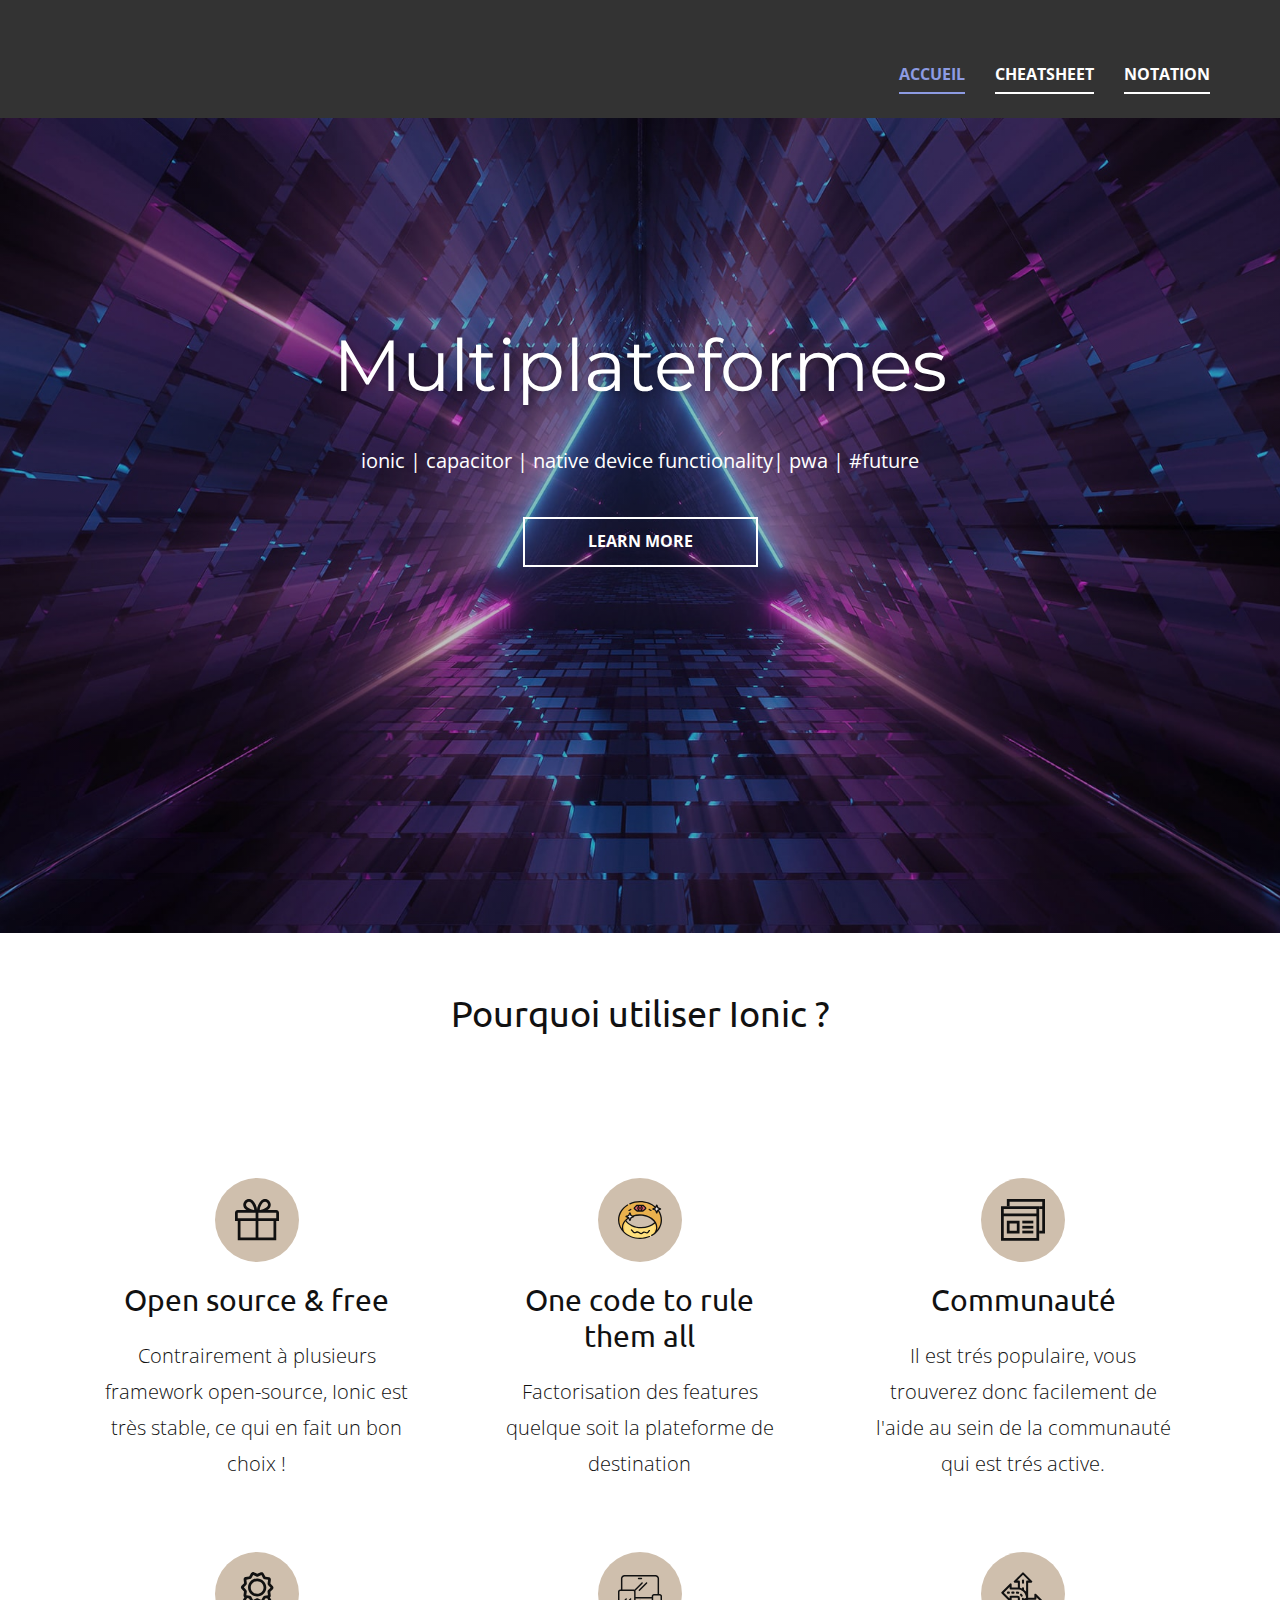
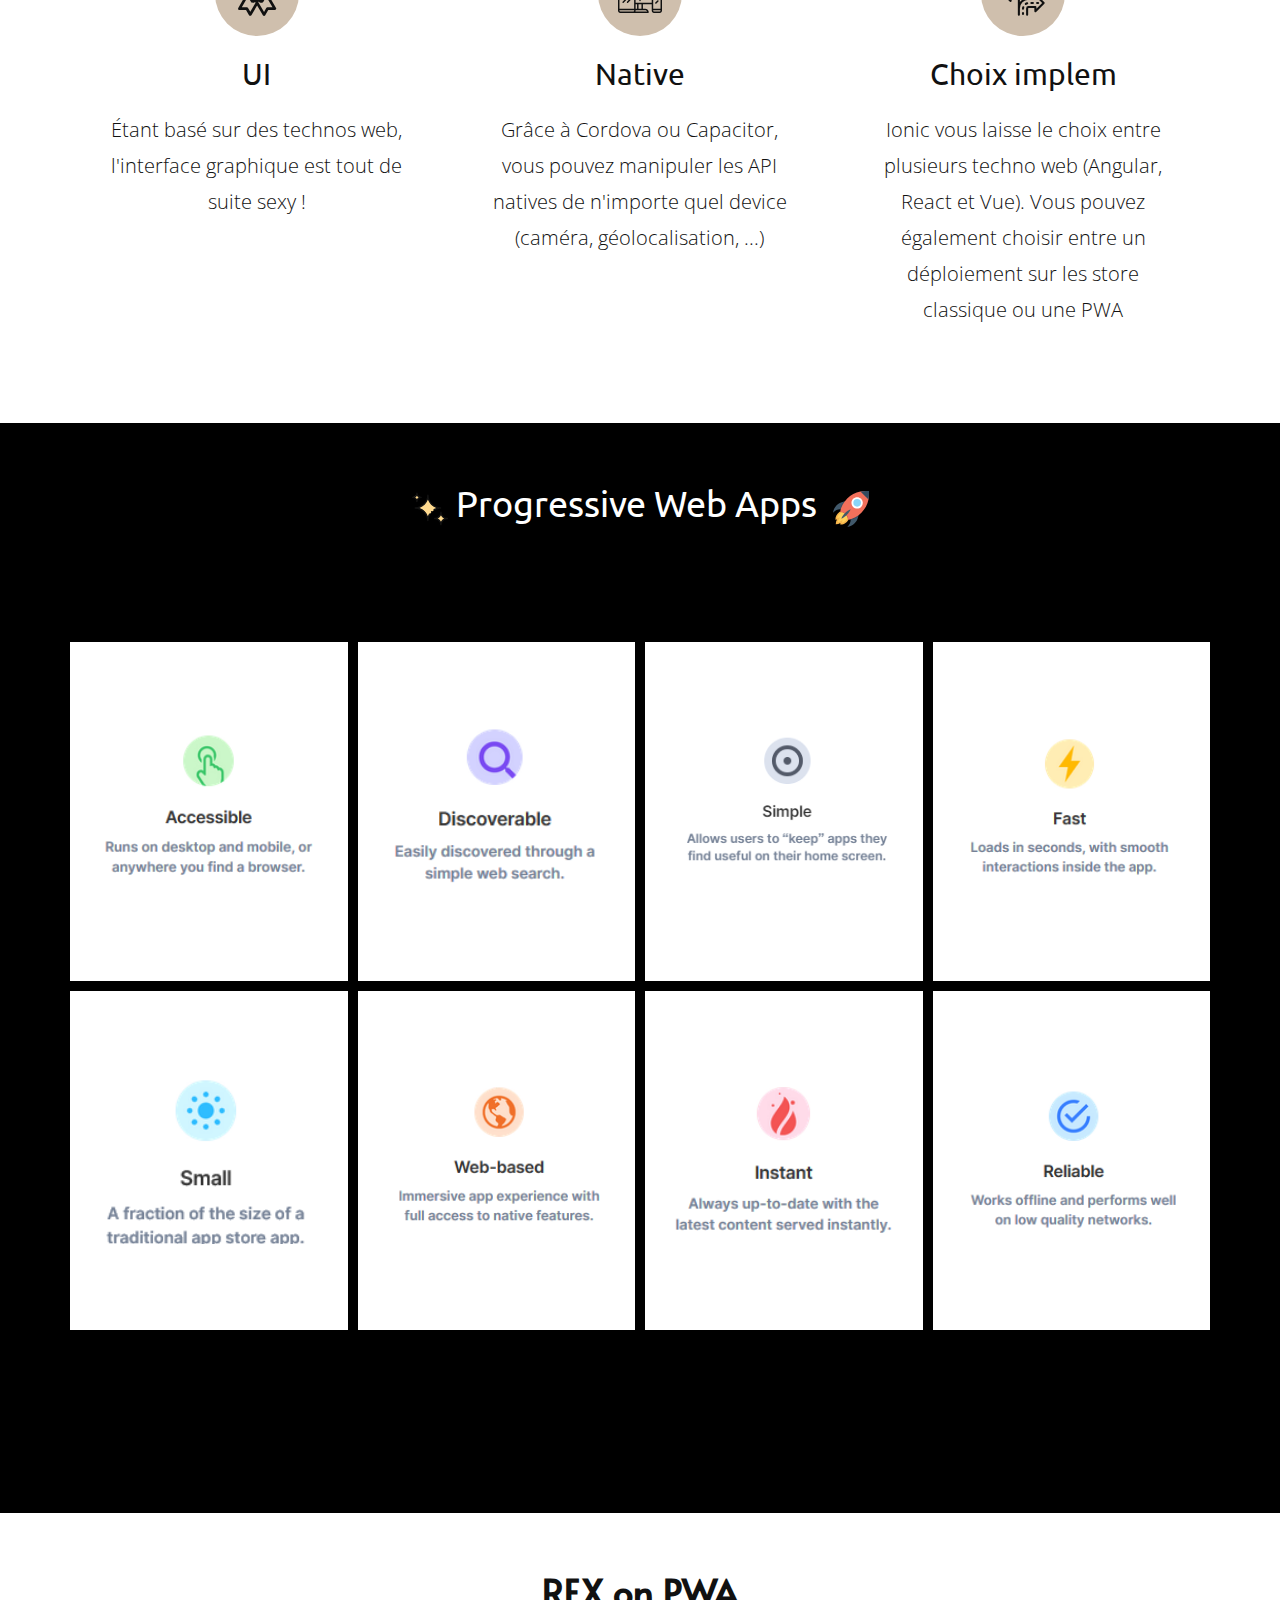
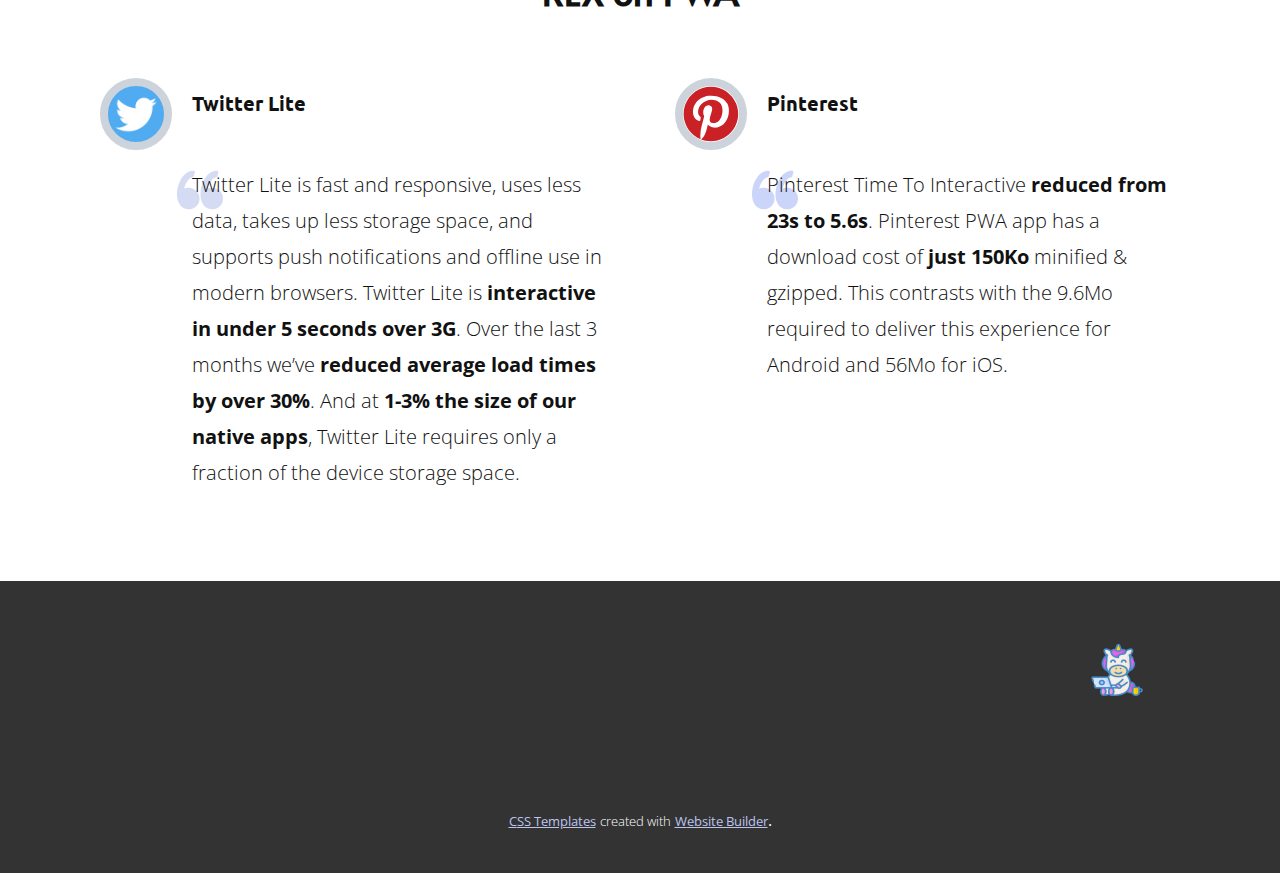
==== commit 041c0c9b: "update 2022" ====
--- a/Accueil.html
+++ b/Accueil.html
@@ -62,7 +62,7 @@
       <div class="u-clearfix u-sheet u-valign-middle-sm u-valign-middle-xs u-sheet-1">
         <h1 class="u-custom-font u-font-montserrat u-text u-text-body-alt-color u-title u-text-1">Multiplateformes</h1>
         <p class="u-large-text u-text u-text-body-alt-color u-text-font u-text-variant u-text-2">ionic | capacitor | native device functionality| pwa | #future</p>
-        <a href="https://nicepage.com/html-templates" class="u-active-white u-border-2 u-border-white u-btn u-button-style u-hover-white u-none u-text-active-black u-text-body-alt-color u-text-hover-black u-btn-1">Learn more</a>
+        <a href="https://ionicframework.com/" class="u-active-white u-border-2 u-border-white u-btn u-button-style u-hover-white u-none u-text-active-black u-text-body-alt-color u-text-hover-black u-btn-1" target="_blank">Learn more</a>
       </div>
     </section>
     <section class="u-align-center u-clearfix u-section-2" id="sec-4b27">
@@ -72,9 +72,9 @@
         <div class="u-expanded-width u-list u-list-1">
           <div class="u-repeater u-repeater-1">
             <div class="u-align-center u-container-style u-list-item u-repeater-item">
-              <div class="u-container-layout u-similar-container u-container-layout-1"><span class="u-icon u-icon-circle u-palette-2-light-1 u-spacing-20 u-icon-1">
-            <svg class="u-svg-link" preserveAspectRatio="xMidYMin slice" viewBox="0 0 128 128" style=""><use xmlns:xlink="http://www.w3.org/1999/xlink" xlink:href="#svg-d181"></use></svg>
-            <svg xmlns="http://www.w3.org/2000/svg" xmlns:xlink="http://www.w3.org/1999/xlink" version="1.1" xml:space="preserve" class="u-svg-content" viewBox="0 0 128 128" id="svg-d181"><path d="m40.6 11c2.3 0 4.4 0.9 6.1 2.5 5.4 5.4 10.8 19.2 8.9 21.2 0 0-0.3 0.3-1.5 0.3-5.5 0-16.1-5.7-19.5-9.2-3.4-3.4-3.4-8.9 0-12.2 1.5-1.7 3.7-2.6 6-2.6m46.8 0.1c2.2 0 4.4 0.8 6.1 2.4 3.4 3.4 3.4 8.9 0 12.2-3.4 3.5-14 9.2-19.5 9.2-1.1 0-1.5-0.3-1.5-0.3-1.9-1.9 3.5-15.7 8.9-21.2 1.6-1.5 3.8-2.3 6-2.3m32.6 32.1v16h-52v-16h52m-60 0v16h-52v-16h52m52 23.9v47.9h-44v-47.9h44m-52 0v47.9h-44v-47.9h44m-19.4-64.1c-4.4 0-8.6 1.7-11.7 4.9-6.5 6.5-6.5 17 0 23.5 1.2 1.2 2.8 2.5 4.7 3.8h-25.6c-4.4 0-8 3.6-8 8v24h8v55.8h112v-55.9h8v-24c0-4.4-3.6-8-8-8h-25.6c1.9-1.3 3.6-2.6 4.7-3.8 6.5-6.5 6.5-17 0-23.5-3-3-7.3-4.8-11.7-4.8s-8.7 1.7-11.7 4.8c-4.6 4.6-7.8 11.7-8.9 14.5-2.2 5.4-3 9.5-2.5 12.8h-0.5c0.5-3.2-0.4-7.4-2.5-12.8-1.2-2.8-4.3-9.9-8.9-14.5-3.2-3.1-7.4-4.8-11.8-4.8z"></path></svg>
+              <div class="u-container-layout u-similar-container u-container-layout-1"><span class="u-icon u-icon-circle u-palette-2-light-1 u-spacing-20 u-icon-1"><svg class="u-svg-link" preserveAspectRatio="xMidYMin slice" viewBox="0 0 128 128" style=""><use xmlns:xlink="http://www.w3.org/1999/xlink" xlink:href="#svg-d2f2"></use></svg><svg class="u-svg-content" viewBox="0 0 128 128" id="svg-d2f2"><path d="m40.6 11c2.3 0 4.4 0.9 6.1 2.5 5.4 5.4 10.8 19.2 8.9 21.2 0 0-0.3 0.3-1.5 0.3-5.5 0-16.1-5.7-19.5-9.2-3.4-3.4-3.4-8.9 0-12.2 1.5-1.7 3.7-2.6 6-2.6m46.8 0.1c2.2 0 4.4 0.8 6.1 2.4 3.4 3.4 3.4 8.9 0 12.2-3.4 3.5-14 9.2-19.5 9.2-1.1 0-1.5-0.3-1.5-0.3-1.9-1.9 3.5-15.7 8.9-21.2 1.6-1.5 3.8-2.3 6-2.3m32.6 32.1v16h-52v-16h52m-60 0v16h-52v-16h52m52 23.9v47.9h-44v-47.9h44m-52 0v47.9h-44v-47.9h44m-19.4-64.1c-4.4 0-8.6 1.7-11.7 4.9-6.5 6.5-6.5 17 0 23.5 1.2 1.2 2.8 2.5 4.7 3.8h-25.6c-4.4 0-8 3.6-8 8v24h8v55.8h112v-55.9h8v-24c0-4.4-3.6-8-8-8h-25.6c1.9-1.3 3.6-2.6 4.7-3.8 6.5-6.5 6.5-17 0-23.5-3-3-7.3-4.8-11.7-4.8s-8.7 1.7-11.7 4.8c-4.6 4.6-7.8 11.7-8.9 14.5-2.2 5.4-3 9.5-2.5 12.8h-0.5c0.5-3.2-0.4-7.4-2.5-12.8-1.2-2.8-4.3-9.9-8.9-14.5-3.2-3.1-7.4-4.8-11.8-4.8z"></path></svg>
+            
+            
           </span>
                 <h3 class="u-text u-text-2">Open source &amp; free<br>
                 </h3>
@@ -99,9 +99,9 @@
               </div>
             </div>
             <div class="u-align-center u-container-style u-list-item u-repeater-item">
-              <div class="u-container-layout u-similar-container u-container-layout-3"><span class="u-icon u-icon-circle u-palette-2-light-1 u-spacing-20 u-icon-3">
-            <svg class="u-svg-link" preserveAspectRatio="xMidYMin slice" viewBox="0 0 128 128" style=""><use xmlns:xlink="http://www.w3.org/1999/xlink" xlink:href="#svg-54aa"></use></svg>
-            <svg xmlns="http://www.w3.org/2000/svg" xmlns:xlink="http://www.w3.org/1999/xlink" version="1.1" xml:space="preserve" class="u-svg-content" viewBox="0 0 128 128" id="svg-54aa"><polygon points="128 3 17 3 17 24 25 24 25 11 120 11 120 24 111 24 111 32 120 32 120 95 111 95 111 103 128 103"></polygon><path d="m25 24h-25v100h111v-100h-86zm78 92h-95v-63h95v63zm0-71h-95v-13h95v13z"></path><path d="m46 74v21h-21v-21h21m8-8h-37v37h37v-37z"></path><rect x="62" y="66" width="32" height="8"></rect><rect x="62" y="81" width="32" height="8"></rect><rect x="62" y="95" width="32" height="8"></rect></svg>
+              <div class="u-container-layout u-similar-container u-container-layout-3"><span class="u-icon u-icon-circle u-palette-2-light-1 u-spacing-20 u-icon-3"><svg class="u-svg-link" preserveAspectRatio="xMidYMin slice" viewBox="0 0 128 128" style=""><use xmlns:xlink="http://www.w3.org/1999/xlink" xlink:href="#svg-4344"></use></svg><svg class="u-svg-content" viewBox="0 0 128 128" id="svg-4344"><polygon points="128 3 17 3 17 24 25 24 25 11 120 11 120 24 111 24 111 32 120 32 120 95 111 95 111 103 128 103"></polygon><path d="m25 24h-25v100h111v-100h-86zm78 92h-95v-63h95v63zm0-71h-95v-13h95v13z"></path><path d="m46 74v21h-21v-21h21m8-8h-37v37h37v-37z"></path><rect x="62" y="66" width="32" height="8"></rect><rect x="62" y="81" width="32" height="8"></rect><rect x="62" y="95" width="32" height="8"></rect></svg>
+            
+            
           </span>
                 <h3 class="u-text u-text-6">Communauté</h3>
                 <p class="u-text u-text-7">Il est trés populaire, vous trouverez donc facilement de l'aide au sein de la communauté qui est trés active.<br>
@@ -109,9 +109,9 @@
               </div>
             </div>
             <div class="u-align-center u-container-style u-list-item u-repeater-item">
-              <div class="u-container-layout u-similar-container u-container-layout-4"><span class="u-icon u-icon-circle u-palette-2-light-1 u-spacing-20 u-icon-4">
-            <svg class="u-svg-link" preserveAspectRatio="xMidYMin slice" viewBox="0 0 128 128" style=""><use xmlns:xlink="http://www.w3.org/1999/xlink" xlink:href="#svg-4fee"></use></svg>
-            <svg xmlns="http://www.w3.org/2000/svg" xmlns:xlink="http://www.w3.org/1999/xlink" version="1.1" xml:space="preserve" class="u-svg-content" viewBox="0 0 128 128" id="svg-4fee"><path d="m119.4 104.8-17.8-30.8c1.6-1.3 2.5-3.4 2.4-5.6l-1.3-10.7 7.4-7.6c2.3-2.3 2.4-6.1 0.2-8.8l-7.4-7.9 1.5-10.8c0.3-3.2-2-6.4-5.2-7l-10.7-2.1-5.2-9.4c-1.1-2.2-3.3-3.5-5.8-3.5-0.8 0-1.5 0.1-2.3 0.4l-10.4 4.4-9.6-4.6c-0.9-0.5-1.9-0.7-3-0.7-0.6 0-1.3 0.1-1.9 0.3-1.6 0.5-2.9 1.5-3.8 3l-5.3 9.4-10.7 1.9c-3.4 0.6-5.7 3.7-5.4 7.1l1.3 10.7-7.4 7.6c-2.3 2.3-2.4 6.1-0.2 8.8l7.4 7.9-1.5 10.8c-0.3 2.3 0.8 4.6 2.7 5.9l-17.9 31.3c-0.7 1.1-0.7 2.6-0.1 3.9v0.1l0.1 0.1c0.8 1.2 2 1.9 3.4 1.9h19.2l8.7 14.9c0.8 1.2 2 1.9 3.4 1.9s2.8-0.8 3.5-2l16.6-27.9 16.8 28.3c0.8 1.2 2 1.9 3.4 1.9s2.8-0.8 3.5-2l8.7-15.3h19.2c1.4 0 2.7-0.8 3.4-1.9 0.9-1.1 0.9-2.7 0.1-3.9zm-34.9 11.3-17.9-30.5 7.4 3.6c0.9 0.4 1.8 0.6 2.9 0.6 2.4 0 4.6-1.2 5.7-3.2l5.3-9.4 5.8-1 15.4 26.6h-14.7c-1.4 0-2.8 0.8-3.5 2l-6.4 11.3zm-40-0.3-6.5-11c-0.8-1.2-2-1.9-3.4-1.9h-14.8l15.5-27 5.4 0.9 5.2 9.3c1.1 2.2 3.3 3.5 5.8 3.5 0.8 0 1.5-0.1 2.3-0.4l0.5-0.1 3.9-1.8 1.4 2.4-15.3 26.1zm-11.9-78.1c1.4-1.4 2.1-3.4 1.8-5.3l-1.2-10 10.2-1.8c1.9-0.3 3.6-1.6 4.6-3.2l4.9-8.8 9 4.3c0.9 0.5 1.9 0.7 2.9 0.7s2-0.2 2.9-0.7l9.2-4.1 4.9 9.1c1.1 1.7 2.7 2.9 4.5 3.1l10 1.9-1.4 10c-0.3 1.9 0.3 4 1.7 5.3l6.9 7.3-7 7.1c-1.5 1.4-2.1 3.4-1.8 5.3l1.2 9.9-9.9 1.6c-2 0.3-3.7 1.6-4.6 3.2l-4.9 8.8-9-4.3c-0.9-0.5-1.9-0.7-2.9-0.7s-2 0.2-2.9 0.7l-9.2 4.2-4.9-9c-1.1-1.7-2.8-2.9-4.6-3.1l-10.1-1.8 1.4-10c0.3-1.9-0.3-4-1.7-5.3l-6.8-7.4 6.8-7z"></path><path d="m64.5 71c14.7 0 26.6-11.7 26.6-26.2 0-14.4-11.9-26.2-26.6-26.2s-26.6 11.7-26.6 26.2 11.9 26.2 26.6 26.2zm0-44.4c10.2 0 18.6 8.2 18.6 18.3s-8.3 18.3-18.6 18.3c-10.2 0-18.6-8.2-18.6-18.3s8.4-18.3 18.6-18.3z"></path></svg>
+              <div class="u-container-layout u-similar-container u-container-layout-4"><span class="u-icon u-icon-circle u-palette-2-light-1 u-spacing-20 u-icon-4"><svg class="u-svg-link" preserveAspectRatio="xMidYMin slice" viewBox="0 0 128 128" style=""><use xmlns:xlink="http://www.w3.org/1999/xlink" xlink:href="#svg-111d"></use></svg><svg class="u-svg-content" viewBox="0 0 128 128" id="svg-111d"><path d="m119.4 104.8-17.8-30.8c1.6-1.3 2.5-3.4 2.4-5.6l-1.3-10.7 7.4-7.6c2.3-2.3 2.4-6.1 0.2-8.8l-7.4-7.9 1.5-10.8c0.3-3.2-2-6.4-5.2-7l-10.7-2.1-5.2-9.4c-1.1-2.2-3.3-3.5-5.8-3.5-0.8 0-1.5 0.1-2.3 0.4l-10.4 4.4-9.6-4.6c-0.9-0.5-1.9-0.7-3-0.7-0.6 0-1.3 0.1-1.9 0.3-1.6 0.5-2.9 1.5-3.8 3l-5.3 9.4-10.7 1.9c-3.4 0.6-5.7 3.7-5.4 7.1l1.3 10.7-7.4 7.6c-2.3 2.3-2.4 6.1-0.2 8.8l7.4 7.9-1.5 10.8c-0.3 2.3 0.8 4.6 2.7 5.9l-17.9 31.3c-0.7 1.1-0.7 2.6-0.1 3.9v0.1l0.1 0.1c0.8 1.2 2 1.9 3.4 1.9h19.2l8.7 14.9c0.8 1.2 2 1.9 3.4 1.9s2.8-0.8 3.5-2l16.6-27.9 16.8 28.3c0.8 1.2 2 1.9 3.4 1.9s2.8-0.8 3.5-2l8.7-15.3h19.2c1.4 0 2.7-0.8 3.4-1.9 0.9-1.1 0.9-2.7 0.1-3.9zm-34.9 11.3-17.9-30.5 7.4 3.6c0.9 0.4 1.8 0.6 2.9 0.6 2.4 0 4.6-1.2 5.7-3.2l5.3-9.4 5.8-1 15.4 26.6h-14.7c-1.4 0-2.8 0.8-3.5 2l-6.4 11.3zm-40-0.3-6.5-11c-0.8-1.2-2-1.9-3.4-1.9h-14.8l15.5-27 5.4 0.9 5.2 9.3c1.1 2.2 3.3 3.5 5.8 3.5 0.8 0 1.5-0.1 2.3-0.4l0.5-0.1 3.9-1.8 1.4 2.4-15.3 26.1zm-11.9-78.1c1.4-1.4 2.1-3.4 1.8-5.3l-1.2-10 10.2-1.8c1.9-0.3 3.6-1.6 4.6-3.2l4.9-8.8 9 4.3c0.9 0.5 1.9 0.7 2.9 0.7s2-0.2 2.9-0.7l9.2-4.1 4.9 9.1c1.1 1.7 2.7 2.9 4.5 3.1l10 1.9-1.4 10c-0.3 1.9 0.3 4 1.7 5.3l6.9 7.3-7 7.1c-1.5 1.4-2.1 3.4-1.8 5.3l1.2 9.9-9.9 1.6c-2 0.3-3.7 1.6-4.6 3.2l-4.9 8.8-9-4.3c-0.9-0.5-1.9-0.7-2.9-0.7s-2 0.2-2.9 0.7l-9.2 4.2-4.9-9c-1.1-1.7-2.8-2.9-4.6-3.1l-10.1-1.8 1.4-10c0.3-1.9-0.3-4-1.7-5.3l-6.8-7.4 6.8-7z"></path><path d="m64.5 71c14.7 0 26.6-11.7 26.6-26.2 0-14.4-11.9-26.2-26.6-26.2s-26.6 11.7-26.6 26.2 11.9 26.2 26.6 26.2zm0-44.4c10.2 0 18.6 8.2 18.6 18.3s-8.3 18.3-18.6 18.3c-10.2 0-18.6-8.2-18.6-18.3s8.4-18.3 18.6-18.3z"></path></svg>
+            
+            
           </span>
                 <h3 class="u-text u-text-8">UI</h3>
                 <p class="u-text u-text-9">Étant basé sur des technos web, l'interface graphique est tout de suite sexy ! <br>
@@ -225,13 +225,10 @@
               <div class="u-container-layout u-similar-container u-container-layout-1">
                 <div alt="" class="u-border-8 u-border-palette-5-light-1 u-image u-image-circle u-image-1" data-image-width="512" data-image-height="512"></div>
                 <h5 class="u-text u-text-2">Twitter Lite<br>
-                </h5>
-                <h5 class="u-custom-font u-text u-text-font u-text-3">
-                  <a class="u-active-none u-border-none u-btn u-button-link u-button-style u-hover-none u-none u-text-palette-1-base u-btn-1" href="https://mobile.twitter.com/" target="_blank">https://mobile.twitter.com/</a>
                 </h5><span class="u-icon u-icon-circle u-opacity u-opacity-60 u-text-palette-1-light-2 u-icon-1"><svg class="u-svg-link" preserveAspectRatio="xMidYMin slice" viewBox="0 0 95.333 95.332" style=""><use xmlns:xlink="http://www.w3.org/1999/xlink" xlink:href="#svg-a389"></use></svg><svg class="u-svg-content" viewBox="0 0 95.333 95.332" x="0px" y="0px" id="svg-a389" style="enable-background:new 0 0 95.333 95.332;"><g><g><path d="M30.512,43.939c-2.348-0.676-4.696-1.019-6.98-1.019c-3.527,0-6.47,0.806-8.752,1.793    c2.2-8.054,7.485-21.951,18.013-23.516c0.975-0.145,1.774-0.85,2.04-1.799l2.301-8.23c0.194-0.696,0.079-1.441-0.318-2.045    s-1.035-1.007-1.75-1.105c-0.777-0.106-1.569-0.16-2.354-0.16c-12.637,0-25.152,13.19-30.433,32.076    c-3.1,11.08-4.009,27.738,3.627,38.223c4.273,5.867,10.507,9,18.529,9.313c0.033,0.001,0.065,0.002,0.098,0.002    c9.898,0,18.675-6.666,21.345-16.209c1.595-5.705,0.874-11.688-2.032-16.851C40.971,49.307,36.236,45.586,30.512,43.939z"></path><path d="M92.471,54.413c-2.875-5.106-7.61-8.827-13.334-10.474c-2.348-0.676-4.696-1.019-6.979-1.019    c-3.527,0-6.471,0.806-8.753,1.793c2.2-8.054,7.485-21.951,18.014-23.516c0.975-0.145,1.773-0.85,2.04-1.799l2.301-8.23    c0.194-0.696,0.079-1.441-0.318-2.045c-0.396-0.604-1.034-1.007-1.75-1.105c-0.776-0.106-1.568-0.16-2.354-0.16    c-12.637,0-25.152,13.19-30.434,32.076c-3.099,11.08-4.008,27.738,3.629,38.225c4.272,5.866,10.507,9,18.528,9.312    c0.033,0.001,0.065,0.002,0.099,0.002c9.897,0,18.675-6.666,21.345-16.209C96.098,65.559,95.376,59.575,92.471,54.413z"></path>
 </g>
 </g></svg></span>
-                <p class="u-text u-text-4">Twitter Lite is fast and responsive, uses less data, takes up less 
+                <p class="u-text u-text-3">Twitter Lite is fast and responsive, uses less data, takes up less 
 storage space, and supports push notifications and offline use in modern
  browsers. Twitter Lite is <span style="font-weight: 700;">interactive in under 5 seconds over 3G</span>. Over the last 3 months we’ve <span style="font-weight: 700;">reduced average load times by over 30%</span>. And at <span style="font-weight: 700;">1-3% the size of our native apps</span>, Twitter Lite requires only a fraction of the device storage space.
                 </p>
@@ -240,13 +237,10 @@
             <div class="u-container-style u-list-item u-radius-7 u-repeater-item u-shape-round u-white u-list-item-2">
               <div class="u-container-layout u-similar-container u-container-layout-2">
                 <div alt="" class="u-border-8 u-border-palette-5-light-1 u-image u-image-circle u-image-2" data-image-width="2500" data-image-height="2500"></div>
-                <h5 class="u-text u-text-5">Pinterest</h5>
-                <h5 class="u-custom-font u-text u-text-font u-text-6">
-                  <a href="https://www.pinterest.fr/" class="u-active-none u-border-none u-btn u-button-link u-button-style u-hover-none u-none u-text-palette-1-base u-btn-2" target="_blank">https://www.pinterest.fr/</a>
-                </h5><span class="u-icon u-icon-circle u-opacity u-opacity-60 u-icon-2"><svg class="u-svg-link" preserveAspectRatio="xMidYMin slice" viewBox="0 0 95.333 95.332" style=""><use xmlns:xlink="http://www.w3.org/1999/xlink" xlink:href="#svg-b0f4"></use></svg><svg class="u-svg-content" viewBox="0 0 95.333 95.332" x="0px" y="0px" id="svg-b0f4" style="enable-background:new 0 0 95.333 95.332;"><g><g><path d="M30.512,43.939c-2.348-0.676-4.696-1.019-6.98-1.019c-3.527,0-6.47,0.806-8.752,1.793    c2.2-8.054,7.485-21.951,18.013-23.516c0.975-0.145,1.774-0.85,2.04-1.799l2.301-8.23c0.194-0.696,0.079-1.441-0.318-2.045    s-1.035-1.007-1.75-1.105c-0.777-0.106-1.569-0.16-2.354-0.16c-12.637,0-25.152,13.19-30.433,32.076    c-3.1,11.08-4.009,27.738,3.627,38.223c4.273,5.867,10.507,9,18.529,9.313c0.033,0.001,0.065,0.002,0.098,0.002    c9.898,0,18.675-6.666,21.345-16.209c1.595-5.705,0.874-11.688-2.032-16.851C40.971,49.307,36.236,45.586,30.512,43.939z"></path><path d="M92.471,54.413c-2.875-5.106-7.61-8.827-13.334-10.474c-2.348-0.676-4.696-1.019-6.979-1.019    c-3.527,0-6.471,0.806-8.753,1.793c2.2-8.054,7.485-21.951,18.014-23.516c0.975-0.145,1.773-0.85,2.04-1.799l2.301-8.23    c0.194-0.696,0.079-1.441-0.318-2.045c-0.396-0.604-1.034-1.007-1.75-1.105c-0.776-0.106-1.568-0.16-2.354-0.16    c-12.637,0-25.152,13.19-30.434,32.076c-3.099,11.08-4.008,27.738,3.629,38.225c4.272,5.866,10.507,9,18.528,9.312    c0.033,0.001,0.065,0.002,0.099,0.002c9.897,0,18.675-6.666,21.345-16.209C96.098,65.559,95.376,59.575,92.471,54.413z"></path>
+                <h5 class="u-text u-text-4">Pinterest</h5><span class="u-icon u-icon-circle u-opacity u-opacity-60 u-icon-2"><svg class="u-svg-link" preserveAspectRatio="xMidYMin slice" viewBox="0 0 95.333 95.332" style=""><use xmlns:xlink="http://www.w3.org/1999/xlink" xlink:href="#svg-b0f4"></use></svg><svg class="u-svg-content" viewBox="0 0 95.333 95.332" x="0px" y="0px" id="svg-b0f4" style="enable-background:new 0 0 95.333 95.332;"><g><g><path d="M30.512,43.939c-2.348-0.676-4.696-1.019-6.98-1.019c-3.527,0-6.47,0.806-8.752,1.793    c2.2-8.054,7.485-21.951,18.013-23.516c0.975-0.145,1.774-0.85,2.04-1.799l2.301-8.23c0.194-0.696,0.079-1.441-0.318-2.045    s-1.035-1.007-1.75-1.105c-0.777-0.106-1.569-0.16-2.354-0.16c-12.637,0-25.152,13.19-30.433,32.076    c-3.1,11.08-4.009,27.738,3.627,38.223c4.273,5.867,10.507,9,18.529,9.313c0.033,0.001,0.065,0.002,0.098,0.002    c9.898,0,18.675-6.666,21.345-16.209c1.595-5.705,0.874-11.688-2.032-16.851C40.971,49.307,36.236,45.586,30.512,43.939z"></path><path d="M92.471,54.413c-2.875-5.106-7.61-8.827-13.334-10.474c-2.348-0.676-4.696-1.019-6.979-1.019    c-3.527,0-6.471,0.806-8.753,1.793c2.2-8.054,7.485-21.951,18.014-23.516c0.975-0.145,1.773-0.85,2.04-1.799l2.301-8.23    c0.194-0.696,0.079-1.441-0.318-2.045c-0.396-0.604-1.034-1.007-1.75-1.105c-0.776-0.106-1.568-0.16-2.354-0.16    c-12.637,0-25.152,13.19-30.434,32.076c-3.099,11.08-4.008,27.738,3.629,38.225c4.272,5.866,10.507,9,18.528,9.312    c0.033,0.001,0.065,0.002,0.099,0.002c9.897,0,18.675-6.666,21.345-16.209C96.098,65.559,95.376,59.575,92.471,54.413z"></path>
 </g>
 </g></svg></span>
-                <p class="u-text u-text-7">Pinterest Time To Interactive <span style="font-weight: 700;">reduced from 23s to 5.6s</span>. Pinterest PWA app has a download cost of <span style="font-weight: 700;">just 150Ko</span> minified &amp; gzipped. This contrasts with the 9.6Mo required to deliver this experience for Android and 56Mo for iOS.<br>
+                <p class="u-text u-text-5">Pinterest Time To Interactive <span style="font-weight: 700;">reduced from 23s to 5.6s</span>. Pinterest PWA app has a download cost of <span style="font-weight: 700;">just 150Ko</span> minified &amp; gzipped. This contrasts with the 9.6Mo required to deliver this experience for Android and 56Mo for iOS.<br>
                 </p>
               </div>
             </div>
--- a/nicepage.css
+++ b/nicepage.css
@@ -21589,12 +21589,12 @@
 .u-container-layout.u-container-layout.u-color-1-dark-3:before,
 .u-table-alt-color-1-dark-3 tr:nth-child(even) {
   color: #ffffff;
-  background-color: #332e29;
+  background-color: #292a33;
 }
 .u-button-style.u-color-1-dark-3,
 .u-button-style.u-color-1-dark-3[class*="u-border-"] {
   color: #ffffff !important;
-  background-color: #332e29 !important;
+  background-color: #292a33 !important;
 }
 .u-button-style.u-color-1-dark-3:hover,
 .u-button-style.u-color-1-dark-3[class*="u-border-"]:hover,
@@ -21607,7 +21607,7 @@
 li.active > .u-button-style.u-button-style.u-color-1-dark-3,
 li.active > .u-button-style.u-button-style.u-color-1-dark-3[class*="u-border-"] {
   color: #ffffff !important;
-  background-color: #2e2925 !important;
+  background-color: #25262e !important;
 }
 .u-hover-color-1-dark-3:hover,
 .u-hover-color-1-dark-3[class*="u-border-"]:hover,
@@ -21630,10 +21630,10 @@
 li.active > a.u-button-style.u-button-style.u-active-color-1-dark-3,
 li.active > a.u-button-style.u-button-style.u-active-color-1-dark-3[class*="u-border-"] {
   color: #ffffff !important;
-  background-color: #332e29 !important;
+  background-color: #292a33 !important;
 }
 a.u-link.u-hover-color-1-dark-3:hover {
-  color: #332e29 !important;
+  color: #292a33 !important;
 }
 .u-color-1-dark-2,
 .u-body.u-color-1-dark-2,
@@ -21643,12 +21643,12 @@
 .u-container-layout.u-container-layout.u-color-1-dark-2:before,
 .u-table-alt-color-1-dark-2 tr:nth-child(even) {
   color: #ffffff;
-  background-color: #66584a;
+  background-color: #3c4366;
 }
 .u-button-style.u-color-1-dark-2,
 .u-button-style.u-color-1-dark-2[class*="u-border-"] {
   color: #ffffff !important;
-  background-color: #66584a !important;
+  background-color: #3c4366 !important;
 }
 .u-button-style.u-color-1-dark-2:hover,
 .u-button-style.u-color-1-dark-2[class*="u-border-"]:hover,
@@ -21661,7 +21661,7 @@
 li.active > .u-button-style.u-button-style.u-color-1-dark-2,
 li.active > .u-button-style.u-button-style.u-color-1-dark-2[class*="u-border-"] {
   color: #ffffff !important;
-  background-color: #5c4f43 !important;
+  background-color: #363c5c !important;
 }
 .u-hover-color-1-dark-2:hover,
 .u-hover-color-1-dark-2[class*="u-border-"]:hover,
@@ -21684,10 +21684,10 @@
 li.active > a.u-button-style.u-button-style.u-active-color-1-dark-2,
 li.active > a.u-button-style.u-button-style.u-active-color-1-dark-2[class*="u-border-"] {
   color: #ffffff !important;
-  background-color: #66584a !important;
+  background-color: #3c4366 !important;
 }
 a.u-link.u-hover-color-1-dark-2:hover {
-  color: #66584a !important;
+  color: #3c4366 !important;
 }
 .u-color-1-dark-1,
 .u-body.u-color-1-dark-1,
@@ -21697,12 +21697,12 @@
 .u-container-layout.u-container-layout.u-color-1-dark-1:before,
 .u-table-alt-color-1-dark-1 tr:nth-child(even) {
   color: #ffffff;
-  background-color: #987f64;
+  background-color: #3a4998;
 }
 .u-button-style.u-color-1-dark-1,
 .u-button-style.u-color-1-dark-1[class*="u-border-"] {
   color: #ffffff !important;
-  background-color: #987f64 !important;
+  background-color: #3a4998 !important;
 }
 .u-button-style.u-color-1-dark-1:hover,
 .u-button-style.u-color-1-dark-1[class*="u-border-"]:hover,
@@ -21715,7 +21715,7 @@
 li.active > .u-button-style.u-button-style.u-color-1-dark-1,
 li.active > .u-button-style.u-button-style.u-color-1-dark-1[class*="u-border-"] {
   color: #ffffff !important;
-  background-color: #89725a !important;
+  background-color: #344289 !important;
 }
 .u-hover-color-1-dark-1:hover,
 .u-hover-color-1-dark-1[class*="u-border-"]:hover,
@@ -21738,10 +21738,10 @@
 li.active > a.u-button-style.u-button-style.u-active-color-1-dark-1,
 li.active > a.u-button-style.u-button-style.u-active-color-1-dark-1[class*="u-border-"] {
   color: #ffffff !important;
-  background-color: #987f64 !important;
+  background-color: #3a4998 !important;
 }
 a.u-link.u-hover-color-1-dark-1:hover {
-  color: #987f64 !important;
+  color: #3a4998 !important;
 }
 .u-color-1,
 .u-body.u-color-1,
@@ -21751,12 +21751,12 @@
 .u-container-layout.u-container-layout.u-color-1:before,
 .u-table-alt-color-1 tr:nth-child(even) {
   color: #ffffff;
-  background-color: #cba376;
+  background-color: #6376d5;
 }
 .u-button-style.u-color-1,
 .u-button-style.u-color-1[class*="u-border-"] {
   color: #ffffff !important;
-  background-color: #cba376 !important;
+  background-color: #6376d5 !important;
 }
 .u-button-style.u-color-1:hover,
 .u-button-style.u-color-1[class*="u-border-"]:hover,
@@ -21769,7 +21769,7 @@
 li.active > .u-button-style.u-button-style.u-color-1,
 li.active > .u-button-style.u-button-style.u-color-1[class*="u-border-"] {
   color: #ffffff !important;
-  background-color: #c2935f !important;
+  background-color: #4a60ce !important;
 }
 .u-hover-color-1:hover,
 .u-hover-color-1[class*="u-border-"]:hover,
@@ -21792,10 +21792,10 @@
 li.active > a.u-button-style.u-button-style.u-active-color-1,
 li.active > a.u-button-style.u-button-style.u-active-color-1[class*="u-border-"] {
   color: #ffffff !important;
-  background-color: #cba376 !important;
+  background-color: #6376d5 !important;
 }
 a.u-link.u-hover-color-1:hover {
-  color: #cba376 !important;
+  color: #6376d5 !important;
 }
 .u-color-1-light-1,
 .u-body.u-color-1-light-1,
@@ -21804,13 +21804,13 @@
 .u-color-1-light-1 > .u-inner-container-layout:before,
 .u-container-layout.u-container-layout.u-color-1-light-1:before,
 .u-table-alt-color-1-light-1 tr:nth-child(even) {
-  color: #111111;
-  background-color: #e5bb8d;
+  color: #ffffff;
+  background-color: #8d9be2;
 }
 .u-button-style.u-color-1-light-1,
 .u-button-style.u-color-1-light-1[class*="u-border-"] {
-  color: #111111 !important;
-  background-color: #e5bb8d !important;
+  color: #ffffff !important;
+  background-color: #8d9be2 !important;
 }
 .u-button-style.u-color-1-light-1:hover,
 .u-button-style.u-color-1-light-1[class*="u-border-"]:hover,
@@ -21822,8 +21822,8 @@
 .u-button-style.u-button-style.u-color-1-light-1[class*="u-border-"].active,
 li.active > .u-button-style.u-button-style.u-color-1-light-1,
 li.active > .u-button-style.u-button-style.u-color-1-light-1[class*="u-border-"] {
-  color: #111111 !important;
-  background-color: #dea96f !important;
+  color: #ffffff !important;
+  background-color: #7081db !important;
 }
 .u-hover-color-1-light-1:hover,
 .u-hover-color-1-light-1[class*="u-border-"]:hover,
@@ -21845,11 +21845,11 @@
 a.u-button-style.u-button-style.active > .u-active-color-1-light-1[class*="u-border-"],
 li.active > a.u-button-style.u-button-style.u-active-color-1-light-1,
 li.active > a.u-button-style.u-button-style.u-active-color-1-light-1[class*="u-border-"] {
-  color: #111111 !important;
-  background-color: #e5bb8d !important;
+  color: #ffffff !important;
+  background-color: #8d9be2 !important;
 }
 a.u-link.u-hover-color-1-light-1:hover {
-  color: #e5bb8d !important;
+  color: #8d9be2 !important;
 }
 .u-color-1-light-2,
 .u-body.u-color-1-light-2,
@@ -21859,12 +21859,12 @@
 .u-container-layout.u-container-layout.u-color-1-light-2:before,
 .u-table-alt-color-1-light-2 tr:nth-child(even) {
   color: #111111;
-  background-color: #f1d8be;
+  background-color: #bbc4ee;
 }
 .u-button-style.u-color-1-light-2,
 .u-button-style.u-color-1-light-2[class*="u-border-"] {
   color: #111111 !important;
-  background-color: #f1d8be !important;
+  background-color: #bbc4ee !important;
 }
 .u-button-style.u-color-1-light-2:hover,
 .u-button-style.u-color-1-light-2[class*="u-border-"]:hover,
@@ -21877,7 +21877,7 @@
 li.active > .u-button-style.u-button-style.u-color-1-light-2,
 li.active > .u-button-style.u-button-style.u-color-1-light-2[class*="u-border-"] {
   color: #111111 !important;
-  background-color: #e9c39b !important;
+  background-color: #99a6e6 !important;
 }
 .u-hover-color-1-light-2:hover,
 .u-hover-color-1-light-2[class*="u-border-"]:hover,
@@ -21900,10 +21900,10 @@
 li.active > a.u-button-style.u-button-style.u-active-color-1-light-2,
 li.active > a.u-button-style.u-button-style.u-active-color-1-light-2[class*="u-border-"] {
   color: #111111 !important;
-  background-color: #f1d8be !important;
+  background-color: #bbc4ee !important;
 }
 a.u-link.u-hover-color-1-light-2:hover {
-  color: #f1d8be !important;
+  color: #bbc4ee !important;
 }
 .u-color-1-light-3,
 .u-body.u-color-1-light-3,
@@ -21913,12 +21913,12 @@
 .u-container-layout.u-container-layout.u-color-1-light-3:before,
 .u-table-alt-color-1-light-3 tr:nth-child(even) {
   color: #111111;
-  background-color: #fcf8f3;
+  background-color: #edf0fb;
 }
 .u-button-style.u-color-1-light-3,
 .u-button-style.u-color-1-light-3[class*="u-border-"] {
   color: #111111 !important;
-  background-color: #fcf8f3 !important;
+  background-color: #edf0fb !important;
 }
 .u-button-style.u-color-1-light-3:hover,
 .u-button-style.u-color-1-light-3[class*="u-border-"]:hover,
@@ -21931,7 +21931,7 @@
 li.active > .u-button-style.u-button-style.u-color-1-light-3,
 li.active > .u-button-style.u-button-style.u-color-1-light-3[class*="u-border-"] {
   color: #111111 !important;
-  background-color: #f2e1cb !important;
+  background-color: #c5cff2 !important;
 }
 .u-hover-color-1-light-3:hover,
 .u-hover-color-1-light-3[class*="u-border-"]:hover,
@@ -21954,10 +21954,10 @@
 li.active > a.u-button-style.u-button-style.u-active-color-1-light-3,
 li.active > a.u-button-style.u-button-style.u-active-color-1-light-3[class*="u-border-"] {
   color: #111111 !important;
-  background-color: #fcf8f3 !important;
+  background-color: #edf0fb !important;
 }
 a.u-link.u-hover-color-1-light-3:hover {
-  color: #fcf8f3 !important;
+  color: #edf0fb !important;
 }
 .u-color-1-base,
 .u-body.u-color-1-base,
@@ -21966,13 +21966,13 @@
 .u-color-1-base > .u-inner-container-layout:before,
 .u-container-layout.u-container-layout.u-color-1-base:before,
 .u-table-alt-color-1-base tr:nth-child(even) {
-  color: #111111;
-  background-color: #e5bb8d;
+  color: #ffffff;
+  background-color: #3a4998;
 }
 .u-button-style.u-color-1-base,
 .u-button-style.u-color-1-base[class*="u-border-"] {
-  color: #111111 !important;
-  background-color: #e5bb8d !important;
+  color: #ffffff !important;
+  background-color: #3a4998 !important;
 }
 .u-button-style.u-color-1-base:hover,
 .u-button-style.u-color-1-base[class*="u-border-"]:hover,
@@ -21984,8 +21984,8 @@
 .u-button-style.u-button-style.u-color-1-base[class*="u-border-"].active,
 li.active > .u-button-style.u-button-style.u-color-1-base,
 li.active > .u-button-style.u-button-style.u-color-1-base[class*="u-border-"] {
-  color: #111111 !important;
-  background-color: #dea96f !important;
+  color: #ffffff !important;
+  background-color: #344289 !important;
 }
 .u-hover-color-1-base:hover,
 .u-hover-color-1-base[class*="u-border-"]:hover,
@@ -22007,11 +22007,11 @@
 a.u-button-style.u-button-style.active > .u-active-color-1-base[class*="u-border-"],
 li.active > a.u-button-style.u-button-style.u-active-color-1-base,
 li.active > a.u-button-style.u-button-style.u-active-color-1-base[class*="u-border-"] {
-  color: #111111 !important;
-  background-color: #e5bb8d !important;
+  color: #ffffff !important;
+  background-color: #3a4998 !important;
 }
 a.u-link.u-hover-color-1-base:hover {
-  color: #e5bb8d !important;
+  color: #3a4998 !important;
 }
 .u-color-2-dark-3,
 .u-body.u-color-2-dark-3,
@@ -22021,12 +22021,12 @@
 .u-container-layout.u-container-layout.u-color-2-dark-3:before,
 .u-table-alt-color-2-dark-3 tr:nth-child(even) {
   color: #ffffff;
-  background-color: #292f33;
+  background-color: #332e29;
 }
 .u-button-style.u-color-2-dark-3,
 .u-button-style.u-color-2-dark-3[class*="u-border-"] {
   color: #ffffff !important;
-  background-color: #292f33 !important;
+  background-color: #332e29 !important;
 }
 .u-button-style.u-color-2-dark-3:hover,
 .u-button-style.u-color-2-dark-3[class*="u-border-"]:hover,
@@ -22039,7 +22039,7 @@
 li.active > .u-button-style.u-button-style.u-color-2-dark-3,
 li.active > .u-button-style.u-button-style.u-color-2-dark-3[class*="u-border-"] {
   color: #ffffff !important;
-  background-color: #252a2e !important;
+  background-color: #2e2925 !important;
 }
 .u-hover-color-2-dark-3:hover,
 .u-hover-color-2-dark-3[class*="u-border-"]:hover,
@@ -22062,10 +22062,10 @@
 li.active > a.u-button-style.u-button-style.u-active-color-2-dark-3,
 li.active > a.u-button-style.u-button-style.u-active-color-2-dark-3[class*="u-border-"] {
   color: #ffffff !important;
-  background-color: #292f33 !important;
+  background-color: #332e29 !important;
 }
 a.u-link.u-hover-color-2-dark-3:hover {
-  color: #292f33 !important;
+  color: #332e29 !important;
 }
 .u-color-2-dark-2,
 .u-body.u-color-2-dark-2,
@@ -22075,12 +22075,12 @@
 .u-container-layout.u-container-layout.u-color-2-dark-2:before,
 .u-table-alt-color-2-dark-2 tr:nth-child(even) {
   color: #ffffff;
-  background-color: #435765;
+  background-color: #6a5e51;
 }
 .u-button-style.u-color-2-dark-2,
 .u-button-style.u-color-2-dark-2[class*="u-border-"] {
   color: #ffffff !important;
-  background-color: #435765 !important;
+  background-color: #6a5e51 !important;
 }
 .u-button-style.u-color-2-dark-2:hover,
 .u-button-style.u-color-2-dark-2[class*="u-border-"]:hover,
@@ -22093,7 +22093,7 @@
 li.active > .u-button-style.u-button-style.u-color-2-dark-2,
 li.active > .u-button-style.u-button-style.u-color-2-dark-2[class*="u-border-"] {
   color: #ffffff !important;
-  background-color: #3c4e5b !important;
+  background-color: #5f5549 !important;
 }
 .u-hover-color-2-dark-2:hover,
 .u-hover-color-2-dark-2[class*="u-border-"]:hover,
@@ -22116,10 +22116,10 @@
 li.active > a.u-button-style.u-button-style.u-active-color-2-dark-2,
 li.active > a.u-button-style.u-button-style.u-active-color-2-dark-2[class*="u-border-"] {
   color: #ffffff !important;
-  background-color: #435765 !important;
+  background-color: #6a5e51 !important;
 }
 a.u-link.u-hover-color-2-dark-2:hover {
-  color: #435765 !important;
+  color: #6a5e51 !important;
 }
 .u-color-2-dark-1,
 .u-body.u-color-2-dark-1,
@@ -22129,12 +22129,12 @@
 .u-container-layout.u-container-layout.u-color-2-dark-1:before,
 .u-table-alt-color-2-dark-1 tr:nth-child(even) {
   color: #ffffff;
-  background-color: #4e7a97;
+  background-color: #a08c75;
 }
 .u-button-style.u-color-2-dark-1,
 .u-button-style.u-color-2-dark-1[class*="u-border-"] {
   color: #ffffff !important;
-  background-color: #4e7a97 !important;
+  background-color: #a08c75 !important;
 }
 .u-button-style.u-color-2-dark-1:hover,
 .u-button-style.u-color-2-dark-1[class*="u-border-"]:hover,
@@ -22147,7 +22147,7 @@
 li.active > .u-button-style.u-button-style.u-color-2-dark-1,
 li.active > .u-button-style.u-button-style.u-color-2-dark-1[class*="u-border-"] {
   color: #ffffff !important;
-  background-color: #466e88 !important;
+  background-color: #947e66 !important;
 }
 .u-hover-color-2-dark-1:hover,
 .u-hover-color-2-dark-1[class*="u-border-"]:hover,
@@ -22170,10 +22170,10 @@
 li.active > a.u-button-style.u-button-style.u-active-color-2-dark-1,
 li.active > a.u-button-style.u-button-style.u-active-color-2-dark-1[class*="u-border-"] {
   color: #ffffff !important;
-  background-color: #4e7a97 !important;
+  background-color: #a08c75 !important;
 }
 a.u-link.u-hover-color-2-dark-1:hover {
-  color: #4e7a97 !important;
+  color: #a08c75 !important;
 }
 .u-color-2,
 .u-body.u-color-2,
@@ -22183,12 +22183,12 @@
 .u-container-layout.u-container-layout.u-color-2:before,
 .u-table-alt-color-2 tr:nth-child(even) {
   color: #ffffff;
-  background-color: #4c97c9;
+  background-color: #baa68f;
 }
 .u-button-style.u-color-2,
 .u-button-style.u-color-2[class*="u-border-"] {
   color: #ffffff !important;
-  background-color: #4c97c9 !important;
+  background-color: #baa68f !important;
 }
 .u-button-style.u-color-2:hover,
 .u-button-style.u-color-2[class*="u-border-"]:hover,
@@ -22201,7 +22201,7 @@
 li.active > .u-button-style.u-button-style.u-color-2,
 li.active > .u-button-style.u-button-style.u-color-2[class*="u-border-"] {
   color: #ffffff !important;
-  background-color: #3a8ac0 !important;
+  background-color: #ad967b !important;
 }
 .u-hover-color-2:hover,
 .u-hover-color-2[class*="u-border-"]:hover,
@@ -22224,10 +22224,10 @@
 li.active > a.u-button-style.u-button-style.u-active-color-2,
 li.active > a.u-button-style.u-button-style.u-active-color-2[class*="u-border-"] {
   color: #ffffff !important;
-  background-color: #4c97c9 !important;
+  background-color: #baa68f !important;
 }
 a.u-link.u-hover-color-2:hover {
-  color: #4c97c9 !important;
+  color: #baa68f !important;
 }
 .u-color-2-light-1,
 .u-body.u-color-2-light-1,
@@ -22236,13 +22236,13 @@
 .u-color-2-light-1 > .u-inner-container-layout:before,
 .u-container-layout.u-container-layout.u-color-2-light-1:before,
 .u-table-alt-color-2-light-1 tr:nth-child(even) {
-  color: #ffffff;
-  background-color: #7bb3d9;
+  color: #111111;
+  background-color: #cfbfad;
 }
 .u-button-style.u-color-2-light-1,
 .u-button-style.u-color-2-light-1[class*="u-border-"] {
-  color: #ffffff !important;
-  background-color: #7bb3d9 !important;
+  color: #111111 !important;
+  background-color: #cfbfad !important;
 }
 .u-button-style.u-color-2-light-1:hover,
 .u-button-style.u-color-2-light-1[class*="u-border-"]:hover,
@@ -22254,8 +22254,8 @@
 .u-button-style.u-button-style.u-color-2-light-1[class*="u-border-"].active,
 li.active > .u-button-style.u-button-style.u-color-2-light-1,
 li.active > .u-button-style.u-button-style.u-color-2-light-1[class*="u-border-"] {
-  color: #ffffff !important;
-  background-color: #61a4d1 !important;
+  color: #111111 !important;
+  background-color: #c1ac95 !important;
 }
 .u-hover-color-2-light-1:hover,
 .u-hover-color-2-light-1[class*="u-border-"]:hover,
@@ -22277,11 +22277,11 @@
 a.u-button-style.u-button-style.active > .u-active-color-2-light-1[class*="u-border-"],
 li.active > a.u-button-style.u-button-style.u-active-color-2-light-1,
 li.active > a.u-button-style.u-button-style.u-active-color-2-light-1[class*="u-border-"] {
-  color: #ffffff !important;
-  background-color: #7bb3d9 !important;
+  color: #111111 !important;
+  background-color: #cfbfad !important;
 }
 a.u-link.u-hover-color-2-light-1:hover {
-  color: #7bb3d9 !important;
+  color: #cfbfad !important;
 }
 .u-color-2-light-2,
 .u-body.u-color-2-light-2,
@@ -22291,12 +22291,12 @@
 .u-container-layout.u-container-layout.u-color-2-light-2:before,
 .u-table-alt-color-2-light-2 tr:nth-child(even) {
   color: #111111;
-  background-color: #afd2e9;
+  background-color: #e4dace;
 }
 .u-button-style.u-color-2-light-2,
 .u-button-style.u-color-2-light-2[class*="u-border-"] {
   color: #111111 !important;
-  background-color: #afd2e9 !important;
+  background-color: #e4dace !important;
 }
 .u-button-style.u-color-2-light-2:hover,
 .u-button-style.u-color-2-light-2[class*="u-border-"]:hover,
@@ -22309,7 +22309,7 @@
 li.active > .u-button-style.u-button-style.u-color-2-light-2,
 li.active > .u-button-style.u-button-style.u-color-2-light-2[class*="u-border-"] {
   color: #111111 !important;
-  background-color: #8fc0e0 !important;
+  background-color: #d5c5b2 !important;
 }
 .u-hover-color-2-light-2:hover,
 .u-hover-color-2-light-2[class*="u-border-"]:hover,
@@ -22332,10 +22332,10 @@
 li.active > a.u-button-style.u-button-style.u-active-color-2-light-2,
 li.active > a.u-button-style.u-button-style.u-active-color-2-light-2[class*="u-border-"] {
   color: #111111 !important;
-  background-color: #afd2e9 !important;
+  background-color: #e4dace !important;
 }
 a.u-link.u-hover-color-2-light-2:hover {
-  color: #afd2e9 !important;
+  color: #e4dace !important;
 }
 .u-color-2-light-3,
 .u-body.u-color-2-light-3,
@@ -22345,12 +22345,12 @@
 .u-container-layout.u-container-layout.u-color-2-light-3:before,
 .u-table-alt-color-2-light-3 tr:nth-child(even) {
   color: #111111;
-  background-color: #eaf3fa;
+  background-color: #f8f5f2;
 }
 .u-button-style.u-color-2-light-3,
 .u-button-style.u-color-2-light-3[class*="u-border-"] {
   color: #111111 !important;
-  background-color: #eaf3fa !important;
+  background-color: #f8f5f2 !important;
 }
 .u-button-style.u-color-2-light-3:hover,
 .u-button-style.u-color-2-light-3[class*="u-border-"]:hover,
@@ -22363,7 +22363,7 @@
 li.active > .u-button-style.u-button-style.u-color-2-light-3,
 li.active > .u-button-style.u-button-style.u-color-2-light-3[class*="u-border-"] {
   color: #111111 !important;
-  background-color: #c3ddf1 !important;
+  background-color: #e7ddd2 !important;
 }
 .u-hover-color-2-light-3:hover,
 .u-hover-color-2-light-3[class*="u-border-"]:hover,
@@ -22386,10 +22386,10 @@
 li.active > a.u-button-style.u-button-style.u-active-color-2-light-3,
 li.active > a.u-button-style.u-button-style.u-active-color-2-light-3[class*="u-border-"] {
   color: #111111 !important;
-  background-color: #eaf3fa !important;
+  background-color: #f8f5f2 !important;
 }
 a.u-link.u-hover-color-2-light-3:hover {
-  color: #eaf3fa !important;
+  color: #f8f5f2 !important;
 }
 .u-color-2-base,
 .u-body.u-color-2-base,
@@ -22399,12 +22399,12 @@
 .u-container-layout.u-container-layout.u-color-2-base:before,
 .u-table-alt-color-2-base tr:nth-child(even) {
   color: #ffffff;
-  background-color: #4c97c9;
+  background-color: #a08c75;
 }
 .u-button-style.u-color-2-base,
 .u-button-style.u-color-2-base[class*="u-border-"] {
   color: #ffffff !important;
-  background-color: #4c97c9 !important;
+  background-color: #a08c75 !important;
 }
 .u-button-style.u-color-2-base:hover,
 .u-button-style.u-color-2-base[class*="u-border-"]:hover,
@@ -22417,7 +22417,7 @@
 li.active > .u-button-style.u-button-style.u-color-2-base,
 li.active > .u-button-style.u-button-style.u-color-2-base[class*="u-border-"] {
   color: #ffffff !important;
-  background-color: #3a8ac0 !important;
+  background-color: #947e66 !important;
 }
 .u-hover-color-2-base:hover,
 .u-hover-color-2-base[class*="u-border-"]:hover,
@@ -22440,10 +22440,10 @@
 li.active > a.u-button-style.u-button-style.u-active-color-2-base,
 li.active > a.u-button-style.u-button-style.u-active-color-2-base[class*="u-border-"] {
   color: #ffffff !important;
-  background-color: #4c97c9 !important;
+  background-color: #a08c75 !important;
 }
 a.u-link.u-hover-color-2-base:hover {
-  color: #4c97c9 !important;
+  color: #a08c75 !important;
 }
 .u-color-3-dark-3,
 .u-body.u-color-3-dark-3,
@@ -22453,12 +22453,12 @@
 .u-container-layout.u-container-layout.u-color-3-dark-3:before,
 .u-table-alt-color-3-dark-3 tr:nth-child(even) {
   color: #ffffff;
-  background-color: #292d33;
+  background-color: #332e29;
 }
 .u-button-style.u-color-3-dark-3,
 .u-button-style.u-color-3-dark-3[class*="u-border-"] {
   color: #ffffff !important;
-  background-color: #292d33 !important;
+  background-color: #332e29 !important;
 }
 .u-button-style.u-color-3-dark-3:hover,
 .u-button-style.u-color-3-dark-3[class*="u-border-"]:hover,
@@ -22471,7 +22471,7 @@
 li.active > .u-button-style.u-button-style.u-color-3-dark-3,
 li.active > .u-button-style.u-button-style.u-color-3-dark-3[class*="u-border-"] {
   color: #ffffff !important;
-  background-color: #25292e !important;
+  background-color: #2e2925 !important;
 }
 .u-hover-color-3-dark-3:hover,
 .u-hover-color-3-dark-3[class*="u-border-"]:hover,
@@ -22494,10 +22494,10 @@
 li.active > a.u-button-style.u-button-style.u-active-color-3-dark-3,
 li.active > a.u-button-style.u-button-style.u-active-color-3-dark-3[class*="u-border-"] {
   color: #ffffff !important;
-  background-color: #292d33 !important;
+  background-color: #332e29 !important;
 }
 a.u-link.u-hover-color-3-dark-3:hover {
-  color: #292d33 !important;
+  color: #332e29 !important;
 }
 .u-color-3-dark-2,
 .u-body.u-color-3-dark-2,
@@ -22507,12 +22507,12 @@
 .u-container-layout.u-container-layout.u-color-3-dark-2:before,
 .u-table-alt-color-3-dark-2 tr:nth-child(even) {
   color: #ffffff;
-  background-color: #555c66;
+  background-color: #66584a;
 }
 .u-button-style.u-color-3-dark-2,
 .u-button-style.u-color-3-dark-2[class*="u-border-"] {
   color: #ffffff !important;
-  background-color: #555c66 !important;
+  background-color: #66584a !important;
 }
 .u-button-style.u-color-3-dark-2:hover,
 .u-button-style.u-color-3-dark-2[class*="u-border-"]:hover,
@@ -22525,7 +22525,7 @@
 li.active > .u-button-style.u-button-style.u-color-3-dark-2,
 li.active > .u-button-style.u-button-style.u-color-3-dark-2[class*="u-border-"] {
   color: #ffffff !important;
-  background-color: #4d535c !important;
+  background-color: #5c4f43 !important;
 }
 .u-hover-color-3-dark-2:hover,
 .u-hover-color-3-dark-2[class*="u-border-"]:hover,
@@ -22548,10 +22548,10 @@
 li.active > a.u-button-style.u-button-style.u-active-color-3-dark-2,
 li.active > a.u-button-style.u-button-style.u-active-color-3-dark-2[class*="u-border-"] {
   color: #ffffff !important;
-  background-color: #555c66 !important;
+  background-color: #66584a !important;
 }
 a.u-link.u-hover-color-3-dark-2:hover {
-  color: #555c66 !important;
+  color: #66584a !important;
 }
 .u-color-3-dark-1,
 .u-body.u-color-3-dark-1,
@@ -22561,12 +22561,12 @@
 .u-container-layout.u-container-layout.u-color-3-dark-1:before,
 .u-table-alt-color-3-dark-1 tr:nth-child(even) {
   color: #ffffff;
-  background-color: #858e99;
+  background-color: #987f64;
 }
 .u-button-style.u-color-3-dark-1,
 .u-button-style.u-color-3-dark-1[class*="u-border-"] {
   color: #ffffff !important;
-  background-color: #858e99 !important;
+  background-color: #987f64 !important;
 }
 .u-button-style.u-color-3-dark-1:hover,
 .u-button-style.u-color-3-dark-1[class*="u-border-"]:hover,
@@ -22579,7 +22579,7 @@
 li.active > .u-button-style.u-button-style.u-color-3-dark-1,
 li.active > .u-button-style.u-button-style.u-color-3-dark-1[class*="u-border-"] {
   color: #ffffff !important;
-  background-color: #75808c !important;
+  background-color: #89725a !important;
 }
 .u-hover-color-3-dark-1:hover,
 .u-hover-color-3-dark-1[class*="u-border-"]:hover,
@@ -22602,10 +22602,10 @@
 li.active > a.u-button-style.u-button-style.u-active-color-3-dark-1,
 li.active > a.u-button-style.u-button-style.u-active-color-3-dark-1[class*="u-border-"] {
   color: #ffffff !important;
-  background-color: #858e99 !important;
+  background-color: #987f64 !important;
 }
 a.u-link.u-hover-color-3-dark-1:hover {
-  color: #858e99 !important;
+  color: #987f64 !important;
 }
 .u-color-3,
 .u-body.u-color-3,
@@ -22614,13 +22614,13 @@
 .u-color-3 > .u-inner-container-layout:before,
 .u-container-layout.u-container-layout.u-color-3:before,
 .u-table-alt-color-3 tr:nth-child(even) {
-  color: #111111;
-  background-color: #b9c1cc;
+  color: #ffffff;
+  background-color: #cba376;
 }
 .u-button-style.u-color-3,
 .u-button-style.u-color-3[class*="u-border-"] {
-  color: #111111 !important;
-  background-color: #b9c1cc !important;
+  color: #ffffff !important;
+  background-color: #cba376 !important;
 }
 .u-button-style.u-color-3:hover,
 .u-button-style.u-color-3[class*="u-border-"]:hover,
@@ -22632,8 +22632,8 @@
 .u-button-style.u-button-style.u-color-3[class*="u-border-"].active,
 li.active > .u-button-style.u-button-style.u-color-3,
 li.active > .u-button-style.u-button-style.u-color-3[class*="u-border-"] {
-  color: #111111 !important;
-  background-color: #a2adbc !important;
+  color: #ffffff !important;
+  background-color: #c2935f !important;
 }
 .u-hover-color-3:hover,
 .u-hover-color-3[class*="u-border-"]:hover,
@@ -22655,11 +22655,11 @@
 a.u-button-style.u-button-style.active > .u-active-color-3[class*="u-border-"],
 li.active > a.u-button-style.u-button-style.u-active-color-3,
 li.active > a.u-button-style.u-button-style.u-active-color-3[class*="u-border-"] {
-  color: #111111 !important;
-  background-color: #b9c1cc !important;
+  color: #ffffff !important;
+  background-color: #cba376 !important;
 }
 a.u-link.u-hover-color-3:hover {
-  color: #b9c1cc !important;
+  color: #cba376 !important;
 }
 .u-color-3-light-1,
 .u-body.u-color-3-light-1,
@@ -22669,12 +22669,12 @@
 .u-container-layout.u-container-layout.u-color-3-light-1:before,
 .u-table-alt-color-3-light-1 tr:nth-child(even) {
   color: #111111;
-  background-color: #ccd3db;
+  background-color: #e5bb8d;
 }
 .u-button-style.u-color-3-light-1,
 .u-button-style.u-color-3-light-1[class*="u-border-"] {
   color: #111111 !important;
-  background-color: #ccd3db !important;
+  background-color: #e5bb8d !important;
 }
 .u-button-style.u-color-3-light-1:hover,
 .u-button-style.u-color-3-light-1[class*="u-border-"]:hover,
@@ -22687,7 +22687,7 @@
 li.active > .u-button-style.u-button-style.u-color-3-light-1,
 li.active > .u-button-style.u-button-style.u-color-3-light-1[class*="u-border-"] {
   color: #111111 !important;
-  background-color: #b3bec9 !important;
+  background-color: #dea96f !important;
 }
 .u-hover-color-3-light-1:hover,
 .u-hover-color-3-light-1[class*="u-border-"]:hover,
@@ -22710,10 +22710,10 @@
 li.active > a.u-button-style.u-button-style.u-active-color-3-light-1,
 li.active > a.u-button-style.u-button-style.u-active-color-3-light-1[class*="u-border-"] {
   color: #111111 !important;
-  background-color: #ccd3db !important;
+  background-color: #e5bb8d !important;
 }
 a.u-link.u-hover-color-3-light-1:hover {
-  color: #ccd3db !important;
+  color: #e5bb8d !important;
 }
 .u-color-3-light-2,
 .u-body.u-color-3-light-2,
@@ -22723,12 +22723,12 @@
 .u-container-layout.u-container-layout.u-color-3-light-2:before,
 .u-table-alt-color-3-light-2 tr:nth-child(even) {
   color: #111111;
-  background-color: #e0e5eb;
+  background-color: #f1d8be;
 }
 .u-button-style.u-color-3-light-2,
 .u-button-style.u-color-3-light-2[class*="u-border-"] {
   color: #111111 !important;
-  background-color: #e0e5eb !important;
+  background-color: #f1d8be !important;
 }
 .u-button-style.u-color-3-light-2:hover,
 .u-button-style.u-color-3-light-2[class*="u-border-"]:hover,
@@ -22741,7 +22741,7 @@
 li.active > .u-button-style.u-button-style.u-color-3-light-2,
 li.active > .u-button-style.u-button-style.u-color-3-light-2[class*="u-border-"] {
   color: #111111 !important;
-  background-color: #c4ced9 !important;
+  background-color: #e9c39b !important;
 }
 .u-hover-color-3-light-2:hover,
 .u-hover-color-3-light-2[class*="u-border-"]:hover,
@@ -22764,10 +22764,10 @@
 li.active > a.u-button-style.u-button-style.u-active-color-3-light-2,
 li.active > a.u-button-style.u-button-style.u-active-color-3-light-2[class*="u-border-"] {
   color: #111111 !important;
-  background-color: #e0e5eb !important;
+  background-color: #f1d8be !important;
 }
 a.u-link.u-hover-color-3-light-2:hover {
-  color: #e0e5eb !important;
+  color: #f1d8be !important;
 }
 .u-color-3-light-3,
 .u-body.u-color-3-light-3,
@@ -22777,12 +22777,12 @@
 .u-container-layout.u-container-layout.u-color-3-light-3:before,
 .u-table-alt-color-3-light-3 tr:nth-child(even) {
   color: #111111;
-  background-color: #f5f7fa;
+  background-color: #fcf8f3;
 }
 .u-button-style.u-color-3-light-3,
 .u-button-style.u-color-3-light-3[class*="u-border-"] {
   color: #111111 !important;
-  background-color: #f5f7fa !important;
+  background-color: #fcf8f3 !important;
 }
 .u-button-style.u-color-3-light-3:hover,
 .u-button-style.u-color-3-light-3[class*="u-border-"]:hover,
@@ -22795,7 +22795,7 @@
 li.active > .u-button-style.u-button-style.u-color-3-light-3,
 li.active > .u-button-style.u-button-style.u-color-3-light-3[class*="u-border-"] {
   color: #111111 !important;
-  background-color: #d4dde9 !important;
+  background-color: #f2e1cb !important;
 }
 .u-hover-color-3-light-3:hover,
 .u-hover-color-3-light-3[class*="u-border-"]:hover,
@@ -22818,10 +22818,10 @@
 li.active > a.u-button-style.u-button-style.u-active-color-3-light-3,
 li.active > a.u-button-style.u-button-style.u-active-color-3-light-3[class*="u-border-"] {
   color: #111111 !important;
-  background-color: #f5f7fa !important;
+  background-color: #fcf8f3 !important;
 }
 a.u-link.u-hover-color-3-light-3:hover {
-  color: #f5f7fa !important;
+  color: #fcf8f3 !important;
 }
 .u-color-3-base,
 .u-body.u-color-3-base,
@@ -22831,12 +22831,12 @@
 .u-container-layout.u-container-layout.u-color-3-base:before,
 .u-table-alt-color-3-base tr:nth-child(even) {
   color: #111111;
-  background-color: #b9c1cc;
+  background-color: #e5bb8d;
 }
 .u-button-style.u-color-3-base,
 .u-button-style.u-color-3-base[class*="u-border-"] {
   color: #111111 !important;
-  background-color: #b9c1cc !important;
+  background-color: #e5bb8d !important;
 }
 .u-button-style.u-color-3-base:hover,
 .u-button-style.u-color-3-base[class*="u-border-"]:hover,
@@ -22849,7 +22849,7 @@
 li.active > .u-button-style.u-button-style.u-color-3-base,
 li.active > .u-button-style.u-button-style.u-color-3-base[class*="u-border-"] {
   color: #111111 !important;
-  background-color: #a2adbc !important;
+  background-color: #dea96f !important;
 }
 .u-hover-color-3-base:hover,
 .u-hover-color-3-base[class*="u-border-"]:hover,
@@ -22872,10 +22872,10 @@
 li.active > a.u-button-style.u-button-style.u-active-color-3-base,
 li.active > a.u-button-style.u-button-style.u-active-color-3-base[class*="u-border-"] {
   color: #111111 !important;
-  background-color: #b9c1cc !important;
+  background-color: #e5bb8d !important;
 }
 a.u-link.u-hover-color-3-base:hover {
-  color: #b9c1cc !important;
+  color: #e5bb8d !important;
 }
 .u-color-4-dark-3,
 .u-body.u-color-4-dark-3,
@@ -22885,12 +22885,12 @@
 .u-container-layout.u-container-layout.u-color-4-dark-3:before,
 .u-table-alt-color-4-dark-3 tr:nth-child(even) {
   color: #ffffff;
-  background-color: #292a33;
+  background-color: #292f33;
 }
 .u-button-style.u-color-4-dark-3,
 .u-button-style.u-color-4-dark-3[class*="u-border-"] {
   color: #ffffff !important;
-  background-color: #292a33 !important;
+  background-color: #292f33 !important;
 }
 .u-button-style.u-color-4-dark-3:hover,
 .u-button-style.u-color-4-dark-3[class*="u-border-"]:hover,
@@ -22903,7 +22903,7 @@
 li.active > .u-button-style.u-button-style.u-color-4-dark-3,
 li.active > .u-button-style.u-button-style.u-color-4-dark-3[class*="u-border-"] {
   color: #ffffff !important;
-  background-color: #25262e !important;
+  background-color: #252a2e !important;
 }
 .u-hover-color-4-dark-3:hover,
 .u-hover-color-4-dark-3[class*="u-border-"]:hover,
@@ -22926,10 +22926,10 @@
 li.active > a.u-button-style.u-button-style.u-active-color-4-dark-3,
 li.active > a.u-button-style.u-button-style.u-active-color-4-dark-3[class*="u-border-"] {
   color: #ffffff !important;
-  background-color: #292a33 !important;
+  background-color: #292f33 !important;
 }
 a.u-link.u-hover-color-4-dark-3:hover {
-  color: #292a33 !important;
+  color: #292f33 !important;
 }
 .u-color-4-dark-2,
 .u-body.u-color-4-dark-2,
@@ -22939,12 +22939,12 @@
 .u-container-layout.u-container-layout.u-color-4-dark-2:before,
 .u-table-alt-color-4-dark-2 tr:nth-child(even) {
   color: #ffffff;
-  background-color: #3c4366;
+  background-color: #435765;
 }
 .u-button-style.u-color-4-dark-2,
 .u-button-style.u-color-4-dark-2[class*="u-border-"] {
   color: #ffffff !important;
-  background-color: #3c4366 !important;
+  background-color: #435765 !important;
 }
 .u-button-style.u-color-4-dark-2:hover,
 .u-button-style.u-color-4-dark-2[class*="u-border-"]:hover,
@@ -22957,7 +22957,7 @@
 li.active > .u-button-style.u-button-style.u-color-4-dark-2,
 li.active > .u-button-style.u-button-style.u-color-4-dark-2[class*="u-border-"] {
   color: #ffffff !important;
-  background-color: #363c5c !important;
+  background-color: #3c4e5b !important;
 }
 .u-hover-color-4-dark-2:hover,
 .u-hover-color-4-dark-2[class*="u-border-"]:hover,
@@ -22980,10 +22980,10 @@
 li.active > a.u-button-style.u-button-style.u-active-color-4-dark-2,
 li.active > a.u-button-style.u-button-style.u-active-color-4-dark-2[class*="u-border-"] {
   color: #ffffff !important;
-  background-color: #3c4366 !important;
+  background-color: #435765 !important;
 }
 a.u-link.u-hover-color-4-dark-2:hover {
-  color: #3c4366 !important;
+  color: #435765 !important;
 }
 .u-color-4-dark-1,
 .u-body.u-color-4-dark-1,
@@ -22993,12 +22993,12 @@
 .u-container-layout.u-container-layout.u-color-4-dark-1:before,
 .u-table-alt-color-4-dark-1 tr:nth-child(even) {
   color: #ffffff;
-  background-color: #3a4998;
+  background-color: #4e7a97;
 }
 .u-button-style.u-color-4-dark-1,
 .u-button-style.u-color-4-dark-1[class*="u-border-"] {
   color: #ffffff !important;
-  background-color: #3a4998 !important;
+  background-color: #4e7a97 !important;
 }
 .u-button-style.u-color-4-dark-1:hover,
 .u-button-style.u-color-4-dark-1[class*="u-border-"]:hover,
@@ -23011,7 +23011,7 @@
 li.active > .u-button-style.u-button-style.u-color-4-dark-1,
 li.active > .u-button-style.u-button-style.u-color-4-dark-1[class*="u-border-"] {
   color: #ffffff !important;
-  background-color: #344289 !important;
+  background-color: #466e88 !important;
 }
 .u-hover-color-4-dark-1:hover,
 .u-hover-color-4-dark-1[class*="u-border-"]:hover,
@@ -23034,10 +23034,10 @@
 li.active > a.u-button-style.u-button-style.u-active-color-4-dark-1,
 li.active > a.u-button-style.u-button-style.u-active-color-4-dark-1[class*="u-border-"] {
   color: #ffffff !important;
-  background-color: #3a4998 !important;
+  background-color: #4e7a97 !important;
 }
 a.u-link.u-hover-color-4-dark-1:hover {
-  color: #3a4998 !important;
+  color: #4e7a97 !important;
 }
 .u-color-4,
 .u-body.u-color-4,
@@ -23047,12 +23047,12 @@
 .u-container-layout.u-container-layout.u-color-4:before,
 .u-table-alt-color-4 tr:nth-child(even) {
   color: #ffffff;
-  background-color: #6376d5;
+  background-color: #4c97c9;
 }
 .u-button-style.u-color-4,
 .u-button-style.u-color-4[class*="u-border-"] {
   color: #ffffff !important;
-  background-color: #6376d5 !important;
+  background-color: #4c97c9 !important;
 }
 .u-button-style.u-color-4:hover,
 .u-button-style.u-color-4[class*="u-border-"]:hover,
@@ -23065,7 +23065,7 @@
 li.active > .u-button-style.u-button-style.u-color-4,
 li.active > .u-button-style.u-button-style.u-color-4[class*="u-border-"] {
   color: #ffffff !important;
-  background-color: #4a60ce !important;
+  background-color: #3a8ac0 !important;
 }
 .u-hover-color-4:hover,
 .u-hover-color-4[class*="u-border-"]:hover,
@@ -23088,10 +23088,10 @@
 li.active > a.u-button-style.u-button-style.u-active-color-4,
 li.active > a.u-button-style.u-button-style.u-active-color-4[class*="u-border-"] {
   color: #ffffff !important;
-  background-color: #6376d5 !important;
+  background-color: #4c97c9 !important;
 }
 a.u-link.u-hover-color-4:hover {
-  color: #6376d5 !important;
+  color: #4c97c9 !important;
 }
 .u-color-4-light-1,
 .u-body.u-color-4-light-1,
@@ -23101,12 +23101,12 @@
 .u-container-layout.u-container-layout.u-color-4-light-1:before,
 .u-table-alt-color-4-light-1 tr:nth-child(even) {
   color: #ffffff;
-  background-color: #8d9be2;
+  background-color: #7bb3d9;
 }
 .u-button-style.u-color-4-light-1,
 .u-button-style.u-color-4-light-1[class*="u-border-"] {
   color: #ffffff !important;
-  background-color: #8d9be2 !important;
+  background-color: #7bb3d9 !important;
 }
 .u-button-style.u-color-4-light-1:hover,
 .u-button-style.u-color-4-light-1[class*="u-border-"]:hover,
@@ -23119,7 +23119,7 @@
 li.active > .u-button-style.u-button-style.u-color-4-light-1,
 li.active > .u-button-style.u-button-style.u-color-4-light-1[class*="u-border-"] {
   color: #ffffff !important;
-  background-color: #7081db !important;
+  background-color: #61a4d1 !important;
 }
 .u-hover-color-4-light-1:hover,
 .u-hover-color-4-light-1[class*="u-border-"]:hover,
@@ -23142,10 +23142,10 @@
 li.active > a.u-button-style.u-button-style.u-active-color-4-light-1,
 li.active > a.u-button-style.u-button-style.u-active-color-4-light-1[class*="u-border-"] {
   color: #ffffff !important;
-  background-color: #8d9be2 !important;
+  background-color: #7bb3d9 !important;
 }
 a.u-link.u-hover-color-4-light-1:hover {
-  color: #8d9be2 !important;
+  color: #7bb3d9 !important;
 }
 .u-color-4-light-2,
 .u-body.u-color-4-light-2,
@@ -23155,12 +23155,12 @@
 .u-container-layout.u-container-layout.u-color-4-light-2:before,
 .u-table-alt-color-4-light-2 tr:nth-child(even) {
   color: #111111;
-  background-color: #bbc4ee;
+  background-color: #afd2e9;
 }
 .u-button-style.u-color-4-light-2,
 .u-button-style.u-color-4-light-2[class*="u-border-"] {
   color: #111111 !important;
-  background-color: #bbc4ee !important;
+  background-color: #afd2e9 !important;
 }
 .u-button-style.u-color-4-light-2:hover,
 .u-button-style.u-color-4-light-2[class*="u-border-"]:hover,
@@ -23173,7 +23173,7 @@
 li.active > .u-button-style.u-button-style.u-color-4-light-2,
 li.active > .u-button-style.u-button-style.u-color-4-light-2[class*="u-border-"] {
   color: #111111 !important;
-  background-color: #99a6e6 !important;
+  background-color: #8fc0e0 !important;
 }
 .u-hover-color-4-light-2:hover,
 .u-hover-color-4-light-2[class*="u-border-"]:hover,
@@ -23196,10 +23196,10 @@
 li.active > a.u-button-style.u-button-style.u-active-color-4-light-2,
 li.active > a.u-button-style.u-button-style.u-active-color-4-light-2[class*="u-border-"] {
   color: #111111 !important;
-  background-color: #bbc4ee !important;
+  background-color: #afd2e9 !important;
 }
 a.u-link.u-hover-color-4-light-2:hover {
-  color: #bbc4ee !important;
+  color: #afd2e9 !important;
 }
 .u-color-4-light-3,
 .u-body.u-color-4-light-3,
@@ -23209,12 +23209,12 @@
 .u-container-layout.u-container-layout.u-color-4-light-3:before,
 .u-table-alt-color-4-light-3 tr:nth-child(even) {
   color: #111111;
-  background-color: #edf0fb;
+  background-color: #eaf3fa;
 }
 .u-button-style.u-color-4-light-3,
 .u-button-style.u-color-4-light-3[class*="u-border-"] {
   color: #111111 !important;
-  background-color: #edf0fb !important;
+  background-color: #eaf3fa !important;
 }
 .u-button-style.u-color-4-light-3:hover,
 .u-button-style.u-color-4-light-3[class*="u-border-"]:hover,
@@ -23227,7 +23227,7 @@
 li.active > .u-button-style.u-button-style.u-color-4-light-3,
 li.active > .u-button-style.u-button-style.u-color-4-light-3[class*="u-border-"] {
   color: #111111 !important;
-  background-color: #c5cff2 !important;
+  background-color: #c3ddf1 !important;
 }
 .u-hover-color-4-light-3:hover,
 .u-hover-color-4-light-3[class*="u-border-"]:hover,
@@ -23250,10 +23250,10 @@
 li.active > a.u-button-style.u-button-style.u-active-color-4-light-3,
 li.active > a.u-button-style.u-button-style.u-active-color-4-light-3[class*="u-border-"] {
   color: #111111 !important;
-  background-color: #edf0fb !important;
+  background-color: #eaf3fa !important;
 }
 a.u-link.u-hover-color-4-light-3:hover {
-  color: #edf0fb !important;
+  color: #eaf3fa !important;
 }
 .u-color-4-base,
 .u-body.u-color-4-base,
@@ -23263,12 +23263,12 @@
 .u-container-layout.u-container-layout.u-color-4-base:before,
 .u-table-alt-color-4-base tr:nth-child(even) {
   color: #ffffff;
-  background-color: #3a4998;
+  background-color: #4c97c9;
 }
 .u-button-style.u-color-4-base,
 .u-button-style.u-color-4-base[class*="u-border-"] {
   color: #ffffff !important;
-  background-color: #3a4998 !important;
+  background-color: #4c97c9 !important;
 }
 .u-button-style.u-color-4-base:hover,
 .u-button-style.u-color-4-base[class*="u-border-"]:hover,
@@ -23281,7 +23281,7 @@
 li.active > .u-button-style.u-button-style.u-color-4-base,
 li.active > .u-button-style.u-button-style.u-color-4-base[class*="u-border-"] {
   color: #ffffff !important;
-  background-color: #344289 !important;
+  background-color: #3a8ac0 !important;
 }
 .u-hover-color-4-base:hover,
 .u-hover-color-4-base[class*="u-border-"]:hover,
@@ -23304,10 +23304,10 @@
 li.active > a.u-button-style.u-button-style.u-active-color-4-base,
 li.active > a.u-button-style.u-button-style.u-active-color-4-base[class*="u-border-"] {
   color: #ffffff !important;
-  background-color: #3a4998 !important;
+  background-color: #4c97c9 !important;
 }
 a.u-link.u-hover-color-4-base:hover {
-  color: #3a4998 !important;
+  color: #4c97c9 !important;
 }
 .u-color-5-dark-3,
 .u-body.u-color-5-dark-3,
@@ -23317,12 +23317,12 @@
 .u-container-layout.u-container-layout.u-color-5-dark-3:before,
 .u-table-alt-color-5-dark-3 tr:nth-child(even) {
   color: #ffffff;
-  background-color: #332e29;
+  background-color: #292d33;
 }
 .u-button-style.u-color-5-dark-3,
 .u-button-style.u-color-5-dark-3[class*="u-border-"] {
   color: #ffffff !important;
-  background-color: #332e29 !important;
+  background-color: #292d33 !important;
 }
 .u-button-style.u-color-5-dark-3:hover,
 .u-button-style.u-color-5-dark-3[class*="u-border-"]:hover,
@@ -23335,7 +23335,7 @@
 li.active > .u-button-style.u-button-style.u-color-5-dark-3,
 li.active > .u-button-style.u-button-style.u-color-5-dark-3[class*="u-border-"] {
   color: #ffffff !important;
-  background-color: #2e2925 !important;
+  background-color: #25292e !important;
 }
 .u-hover-color-5-dark-3:hover,
 .u-hover-color-5-dark-3[class*="u-border-"]:hover,
@@ -23358,10 +23358,10 @@
 li.active > a.u-button-style.u-button-style.u-active-color-5-dark-3,
 li.active > a.u-button-style.u-button-style.u-active-color-5-dark-3[class*="u-border-"] {
   color: #ffffff !important;
-  background-color: #332e29 !important;
+  background-color: #292d33 !important;
 }
 a.u-link.u-hover-color-5-dark-3:hover {
-  color: #332e29 !important;
+  color: #292d33 !important;
 }
 .u-color-5-dark-2,
 .u-body.u-color-5-dark-2,
@@ -23371,12 +23371,12 @@
 .u-container-layout.u-container-layout.u-color-5-dark-2:before,
 .u-table-alt-color-5-dark-2 tr:nth-child(even) {
   color: #ffffff;
-  background-color: #6a5e51;
+  background-color: #555c66;
 }
 .u-button-style.u-color-5-dark-2,
 .u-button-style.u-color-5-dark-2[class*="u-border-"] {
   color: #ffffff !important;
-  background-color: #6a5e51 !important;
+  background-color: #555c66 !important;
 }
 .u-button-style.u-color-5-dark-2:hover,
 .u-button-style.u-color-5-dark-2[class*="u-border-"]:hover,
@@ -23389,7 +23389,7 @@
 li.active > .u-button-style.u-button-style.u-color-5-dark-2,
 li.active > .u-button-style.u-button-style.u-color-5-dark-2[class*="u-border-"] {
   color: #ffffff !important;
-  background-color: #5f5549 !important;
+  background-color: #4d535c !important;
 }
 .u-hover-color-5-dark-2:hover,
 .u-hover-color-5-dark-2[class*="u-border-"]:hover,
@@ -23412,10 +23412,10 @@
 li.active > a.u-button-style.u-button-style.u-active-color-5-dark-2,
 li.active > a.u-button-style.u-button-style.u-active-color-5-dark-2[class*="u-border-"] {
   color: #ffffff !important;
-  background-color: #6a5e51 !important;
+  background-color: #555c66 !important;
 }
 a.u-link.u-hover-color-5-dark-2:hover {
-  color: #6a5e51 !important;
+  color: #555c66 !important;
 }
 .u-color-5-dark-1,
 .u-body.u-color-5-dark-1,
@@ -23425,12 +23425,12 @@
 .u-container-layout.u-container-layout.u-color-5-dark-1:before,
 .u-table-alt-color-5-dark-1 tr:nth-child(even) {
   color: #ffffff;
-  background-color: #a08c75;
+  background-color: #858e99;
 }
 .u-button-style.u-color-5-dark-1,
 .u-button-style.u-color-5-dark-1[class*="u-border-"] {
   color: #ffffff !important;
-  background-color: #a08c75 !important;
+  background-color: #858e99 !important;
 }
 .u-button-style.u-color-5-dark-1:hover,
 .u-button-style.u-color-5-dark-1[class*="u-border-"]:hover,
@@ -23443,7 +23443,7 @@
 li.active > .u-button-style.u-button-style.u-color-5-dark-1,
 li.active > .u-button-style.u-button-style.u-color-5-dark-1[class*="u-border-"] {
   color: #ffffff !important;
-  background-color: #947e66 !important;
+  background-color: #75808c !important;
 }
 .u-hover-color-5-dark-1:hover,
 .u-hover-color-5-dark-1[class*="u-border-"]:hover,
@@ -23466,10 +23466,10 @@
 li.active > a.u-button-style.u-button-style.u-active-color-5-dark-1,
 li.active > a.u-button-style.u-button-style.u-active-color-5-dark-1[class*="u-border-"] {
   color: #ffffff !important;
-  background-color: #a08c75 !important;
+  background-color: #858e99 !important;
 }
 a.u-link.u-hover-color-5-dark-1:hover {
-  color: #a08c75 !important;
+  color: #858e99 !important;
 }
 .u-color-5,
 .u-body.u-color-5,
@@ -23478,13 +23478,13 @@
 .u-color-5 > .u-inner-container-layout:before,
 .u-container-layout.u-container-layout.u-color-5:before,
 .u-table-alt-color-5 tr:nth-child(even) {
-  color: #ffffff;
-  background-color: #baa68f;
+  color: #111111;
+  background-color: #b9c1cc;
 }
 .u-button-style.u-color-5,
 .u-button-style.u-color-5[class*="u-border-"] {
-  color: #ffffff !important;
-  background-color: #baa68f !important;
+  color: #111111 !important;
+  background-color: #b9c1cc !important;
 }
 .u-button-style.u-color-5:hover,
 .u-button-style.u-color-5[class*="u-border-"]:hover,
@@ -23496,8 +23496,8 @@
 .u-button-style.u-button-style.u-color-5[class*="u-border-"].active,
 li.active > .u-button-style.u-button-style.u-color-5,
 li.active > .u-button-style.u-button-style.u-color-5[class*="u-border-"] {
-  color: #ffffff !important;
-  background-color: #ad967b !important;
+  color: #111111 !important;
+  background-color: #a2adbc !important;
 }
 .u-hover-color-5:hover,
 .u-hover-color-5[class*="u-border-"]:hover,
@@ -23519,11 +23519,11 @@
 a.u-button-style.u-button-style.active > .u-active-color-5[class*="u-border-"],
 li.active > a.u-button-style.u-button-style.u-active-color-5,
 li.active > a.u-button-style.u-button-style.u-active-color-5[class*="u-border-"] {
-  color: #ffffff !important;
-  background-color: #baa68f !important;
+  color: #111111 !important;
+  background-color: #b9c1cc !important;
 }
 a.u-link.u-hover-color-5:hover {
-  color: #baa68f !important;
+  color: #b9c1cc !important;
 }
 .u-color-5-light-1,
 .u-body.u-color-5-light-1,
@@ -23533,12 +23533,12 @@
 .u-container-layout.u-container-layout.u-color-5-light-1:before,
 .u-table-alt-color-5-light-1 tr:nth-child(even) {
   color: #111111;
-  background-color: #cfbfad;
+  background-color: #ccd3db;
 }
 .u-button-style.u-color-5-light-1,
 .u-button-style.u-color-5-light-1[class*="u-border-"] {
   color: #111111 !important;
-  background-color: #cfbfad !important;
+  background-color: #ccd3db !important;
 }
 .u-button-style.u-color-5-light-1:hover,
 .u-button-style.u-color-5-light-1[class*="u-border-"]:hover,
@@ -23551,7 +23551,7 @@
 li.active > .u-button-style.u-button-style.u-color-5-light-1,
 li.active > .u-button-style.u-button-style.u-color-5-light-1[class*="u-border-"] {
   color: #111111 !important;
-  background-color: #c1ac95 !important;
+  background-color: #b3bec9 !important;
 }
 .u-hover-color-5-light-1:hover,
 .u-hover-color-5-light-1[class*="u-border-"]:hover,
@@ -23574,10 +23574,10 @@
 li.active > a.u-button-style.u-button-style.u-active-color-5-light-1,
 li.active > a.u-button-style.u-button-style.u-active-color-5-light-1[class*="u-border-"] {
   color: #111111 !important;
-  background-color: #cfbfad !important;
+  background-color: #ccd3db !important;
 }
 a.u-link.u-hover-color-5-light-1:hover {
-  color: #cfbfad !important;
+  color: #ccd3db !important;
 }
 .u-color-5-light-2,
 .u-body.u-color-5-light-2,
@@ -23587,12 +23587,12 @@
 .u-container-layout.u-container-layout.u-color-5-light-2:before,
 .u-table-alt-color-5-light-2 tr:nth-child(even) {
   color: #111111;
-  background-color: #e4dace;
+  background-color: #e0e5eb;
 }
 .u-button-style.u-color-5-light-2,
 .u-button-style.u-color-5-light-2[class*="u-border-"] {
   color: #111111 !important;
-  background-color: #e4dace !important;
+  background-color: #e0e5eb !important;
 }
 .u-button-style.u-color-5-light-2:hover,
 .u-button-style.u-color-5-light-2[class*="u-border-"]:hover,
@@ -23605,7 +23605,7 @@
 li.active > .u-button-style.u-button-style.u-color-5-light-2,
 li.active > .u-button-style.u-button-style.u-color-5-light-2[class*="u-border-"] {
   color: #111111 !important;
-  background-color: #d5c5b2 !important;
+  background-color: #c4ced9 !important;
 }
 .u-hover-color-5-light-2:hover,
 .u-hover-color-5-light-2[class*="u-border-"]:hover,
@@ -23628,10 +23628,10 @@
 li.active > a.u-button-style.u-button-style.u-active-color-5-light-2,
 li.active > a.u-button-style.u-button-style.u-active-color-5-light-2[class*="u-border-"] {
   color: #111111 !important;
-  background-color: #e4dace !important;
+  background-color: #e0e5eb !important;
 }
 a.u-link.u-hover-color-5-light-2:hover {
-  color: #e4dace !important;
+  color: #e0e5eb !important;
 }
 .u-color-5-light-3,
 .u-body.u-color-5-light-3,
@@ -23641,12 +23641,12 @@
 .u-container-layout.u-container-layout.u-color-5-light-3:before,
 .u-table-alt-color-5-light-3 tr:nth-child(even) {
   color: #111111;
-  background-color: #f8f5f2;
+  background-color: #f5f7fa;
 }
 .u-button-style.u-color-5-light-3,
 .u-button-style.u-color-5-light-3[class*="u-border-"] {
   color: #111111 !important;
-  background-color: #f8f5f2 !important;
+  background-color: #f5f7fa !important;
 }
 .u-button-style.u-color-5-light-3:hover,
 .u-button-style.u-color-5-light-3[class*="u-border-"]:hover,
@@ -23659,7 +23659,7 @@
 li.active > .u-button-style.u-button-style.u-color-5-light-3,
 li.active > .u-button-style.u-button-style.u-color-5-light-3[class*="u-border-"] {
   color: #111111 !important;
-  background-color: #e7ddd2 !important;
+  background-color: #d4dde9 !important;
 }
 .u-hover-color-5-light-3:hover,
 .u-hover-color-5-light-3[class*="u-border-"]:hover,
@@ -23682,10 +23682,10 @@
 li.active > a.u-button-style.u-button-style.u-active-color-5-light-3,
 li.active > a.u-button-style.u-button-style.u-active-color-5-light-3[class*="u-border-"] {
   color: #111111 !important;
-  background-color: #f8f5f2 !important;
+  background-color: #f5f7fa !important;
 }
 a.u-link.u-hover-color-5-light-3:hover {
-  color: #f8f5f2 !important;
+  color: #f5f7fa !important;
 }
 .u-color-5-base,
 .u-body.u-color-5-base,
@@ -23694,13 +23694,13 @@
 .u-color-5-base > .u-inner-container-layout:before,
 .u-container-layout.u-container-layout.u-color-5-base:before,
 .u-table-alt-color-5-base tr:nth-child(even) {
-  color: #ffffff;
-  background-color: #a08c75;
+  color: #111111;
+  background-color: #b9c1cc;
 }
 .u-button-style.u-color-5-base,
 .u-button-style.u-color-5-base[class*="u-border-"] {
-  color: #ffffff !important;
-  background-color: #a08c75 !important;
+  color: #111111 !important;
+  background-color: #b9c1cc !important;
 }
 .u-button-style.u-color-5-base:hover,
 .u-button-style.u-color-5-base[class*="u-border-"]:hover,
@@ -23712,8 +23712,8 @@
 .u-button-style.u-button-style.u-color-5-base[class*="u-border-"].active,
 li.active > .u-button-style.u-button-style.u-color-5-base,
 li.active > .u-button-style.u-button-style.u-color-5-base[class*="u-border-"] {
-  color: #ffffff !important;
-  background-color: #947e66 !important;
+  color: #111111 !important;
+  background-color: #a2adbc !important;
 }
 .u-hover-color-5-base:hover,
 .u-hover-color-5-base[class*="u-border-"]:hover,
@@ -23735,11 +23735,11 @@
 a.u-button-style.u-button-style.active > .u-active-color-5-base[class*="u-border-"],
 li.active > a.u-button-style.u-button-style.u-active-color-5-base,
 li.active > a.u-button-style.u-button-style.u-active-color-5-base[class*="u-border-"] {
-  color: #ffffff !important;
-  background-color: #a08c75 !important;
+  color: #111111 !important;
+  background-color: #b9c1cc !important;
 }
 a.u-link.u-hover-color-5-base:hover {
-  color: #a08c75 !important;
+  color: #b9c1cc !important;
 }
 .u-palette-1-dark-3,
 .u-body.u-palette-1-dark-3,
@@ -27199,18 +27199,18 @@
 }
 .u-border-color-1-dark-3,
 .u-separator-color-1-dark-3:after {
-  border-color: #332e29;
-  stroke: #332e29;
+  border-color: #292a33;
+  stroke: #292a33;
 }
 .u-button-style.u-border-color-1-dark-3 {
-  border-color: #332e29 !important;
-  color: #332e29 !important;
+  border-color: #292a33 !important;
+  color: #292a33 !important;
   background-color: transparent !important;
 }
 .u-button-style.u-border-color-1-dark-3:hover,
 .u-button-style.u-border-color-1-dark-3:focus {
   border-color: transparent !important;
-  color: #2e2925 !important;
+  color: #25262e !important;
   background-color: transparent !important;
 }
 .u-border-hover-color-1-dark-3:hover,
@@ -27223,29 +27223,29 @@
 a.u-button-style.u-button-style.u-border-active-color-1-dark-3.active,
 a.u-button-style.u-button-style.active > .u-border-active-color-1-dark-3,
 li.active > a.u-button-style.u-button-style.u-border-active-color-1-dark-3 {
-  color: #332e29 !important;
-  border-color: #332e29 !important;
+  color: #292a33 !important;
+  border-color: #292a33 !important;
 }
 .u-link.u-border-color-1-dark-3[class*="u-border-"] {
-  border-color: #332e29 !important;
+  border-color: #292a33 !important;
 }
 .u-link.u-border-color-1-dark-3[class*="u-border-"]:hover {
-  border-color: #2e2925 !important;
+  border-color: #25262e !important;
 }
 .u-border-color-1-dark-2,
 .u-separator-color-1-dark-2:after {
-  border-color: #66584a;
-  stroke: #66584a;
+  border-color: #3c4366;
+  stroke: #3c4366;
 }
 .u-button-style.u-border-color-1-dark-2 {
-  border-color: #66584a !important;
-  color: #66584a !important;
+  border-color: #3c4366 !important;
+  color: #3c4366 !important;
   background-color: transparent !important;
 }
 .u-button-style.u-border-color-1-dark-2:hover,
 .u-button-style.u-border-color-1-dark-2:focus {
   border-color: transparent !important;
-  color: #5c4f43 !important;
+  color: #363c5c !important;
   background-color: transparent !important;
 }
 .u-border-hover-color-1-dark-2:hover,
@@ -27258,29 +27258,29 @@
 a.u-button-style.u-button-style.u-border-active-color-1-dark-2.active,
 a.u-button-style.u-button-style.active > .u-border-active-color-1-dark-2,
 li.active > a.u-button-style.u-button-style.u-border-active-color-1-dark-2 {
-  color: #66584a !important;
-  border-color: #66584a !important;
+  color: #3c4366 !important;
+  border-color: #3c4366 !important;
 }
 .u-link.u-border-color-1-dark-2[class*="u-border-"] {
-  border-color: #66584a !important;
+  border-color: #3c4366 !important;
 }
 .u-link.u-border-color-1-dark-2[class*="u-border-"]:hover {
-  border-color: #5c4f43 !important;
+  border-color: #363c5c !important;
 }
 .u-border-color-1-dark-1,
 .u-separator-color-1-dark-1:after {
-  border-color: #987f64;
-  stroke: #987f64;
+  border-color: #3a4998;
+  stroke: #3a4998;
 }
 .u-button-style.u-border-color-1-dark-1 {
-  border-color: #987f64 !important;
-  color: #987f64 !important;
+  border-color: #3a4998 !important;
+  color: #3a4998 !important;
   background-color: transparent !important;
 }
 .u-button-style.u-border-color-1-dark-1:hover,
 .u-button-style.u-border-color-1-dark-1:focus {
   border-color: transparent !important;
-  color: #89725a !important;
+  color: #344289 !important;
   background-color: transparent !important;
 }
 .u-border-hover-color-1-dark-1:hover,
@@ -27293,29 +27293,29 @@
 a.u-button-style.u-button-style.u-border-active-color-1-dark-1.active,
 a.u-button-style.u-button-style.active > .u-border-active-color-1-dark-1,
 li.active > a.u-button-style.u-button-style.u-border-active-color-1-dark-1 {
-  color: #987f64 !important;
-  border-color: #987f64 !important;
+  color: #3a4998 !important;
+  border-color: #3a4998 !important;
 }
 .u-link.u-border-color-1-dark-1[class*="u-border-"] {
-  border-color: #987f64 !important;
+  border-color: #3a4998 !important;
 }
 .u-link.u-border-color-1-dark-1[class*="u-border-"]:hover {
-  border-color: #89725a !important;
+  border-color: #344289 !important;
 }
 .u-border-color-1,
 .u-separator-color-1:after {
-  border-color: #cba376;
-  stroke: #cba376;
+  border-color: #6376d5;
+  stroke: #6376d5;
 }
 .u-button-style.u-border-color-1 {
-  border-color: #cba376 !important;
-  color: #cba376 !important;
+  border-color: #6376d5 !important;
+  color: #6376d5 !important;
   background-color: transparent !important;
 }
 .u-button-style.u-border-color-1:hover,
 .u-button-style.u-border-color-1:focus {
   border-color: transparent !important;
-  color: #c2935f !important;
+  color: #4a60ce !important;
   background-color: transparent !important;
 }
 .u-border-hover-color-1:hover,
@@ -27328,29 +27328,29 @@
 a.u-button-style.u-button-style.u-border-active-color-1.active,
 a.u-button-style.u-button-style.active > .u-border-active-color-1,
 li.active > a.u-button-style.u-button-style.u-border-active-color-1 {
-  color: #cba376 !important;
-  border-color: #cba376 !important;
+  color: #6376d5 !important;
+  border-color: #6376d5 !important;
 }
 .u-link.u-border-color-1[class*="u-border-"] {
-  border-color: #cba376 !important;
+  border-color: #6376d5 !important;
 }
 .u-link.u-border-color-1[class*="u-border-"]:hover {
-  border-color: #c2935f !important;
+  border-color: #4a60ce !important;
 }
 .u-border-color-1-light-1,
 .u-separator-color-1-light-1:after {
-  border-color: #e5bb8d;
-  stroke: #e5bb8d;
+  border-color: #8d9be2;
+  stroke: #8d9be2;
 }
 .u-button-style.u-border-color-1-light-1 {
-  border-color: #e5bb8d !important;
-  color: #e5bb8d !important;
+  border-color: #8d9be2 !important;
+  color: #8d9be2 !important;
   background-color: transparent !important;
 }
 .u-button-style.u-border-color-1-light-1:hover,
 .u-button-style.u-border-color-1-light-1:focus {
   border-color: transparent !important;
-  color: #dea96f !important;
+  color: #7081db !important;
   background-color: transparent !important;
 }
 .u-border-hover-color-1-light-1:hover,
@@ -27363,29 +27363,29 @@
 a.u-button-style.u-button-style.u-border-active-color-1-light-1.active,
 a.u-button-style.u-button-style.active > .u-border-active-color-1-light-1,
 li.active > a.u-button-style.u-button-style.u-border-active-color-1-light-1 {
-  color: #e5bb8d !important;
-  border-color: #e5bb8d !important;
+  color: #8d9be2 !important;
+  border-color: #8d9be2 !important;
 }
 .u-link.u-border-color-1-light-1[class*="u-border-"] {
-  border-color: #e5bb8d !important;
+  border-color: #8d9be2 !important;
 }
 .u-link.u-border-color-1-light-1[class*="u-border-"]:hover {
-  border-color: #dea96f !important;
+  border-color: #7081db !important;
 }
 .u-border-color-1-light-2,
 .u-separator-color-1-light-2:after {
-  border-color: #f1d8be;
-  stroke: #f1d8be;
+  border-color: #bbc4ee;
+  stroke: #bbc4ee;
 }
 .u-button-style.u-border-color-1-light-2 {
-  border-color: #f1d8be !important;
-  color: #f1d8be !important;
+  border-color: #bbc4ee !important;
+  color: #bbc4ee !important;
   background-color: transparent !important;
 }
 .u-button-style.u-border-color-1-light-2:hover,
 .u-button-style.u-border-color-1-light-2:focus {
   border-color: transparent !important;
-  color: #e9c39b !important;
+  color: #99a6e6 !important;
   background-color: transparent !important;
 }
 .u-border-hover-color-1-light-2:hover,
@@ -27398,29 +27398,29 @@
 a.u-button-style.u-button-style.u-border-active-color-1-light-2.active,
 a.u-button-style.u-button-style.active > .u-border-active-color-1-light-2,
 li.active > a.u-button-style.u-button-style.u-border-active-color-1-light-2 {
-  color: #f1d8be !important;
-  border-color: #f1d8be !important;
+  color: #bbc4ee !important;
+  border-color: #bbc4ee !important;
 }
 .u-link.u-border-color-1-light-2[class*="u-border-"] {
-  border-color: #f1d8be !important;
+  border-color: #bbc4ee !important;
 }
 .u-link.u-border-color-1-light-2[class*="u-border-"]:hover {
-  border-color: #e9c39b !important;
+  border-color: #99a6e6 !important;
 }
 .u-border-color-1-light-3,
 .u-separator-color-1-light-3:after {
-  border-color: #fcf8f3;
-  stroke: #fcf8f3;
+  border-color: #edf0fb;
+  stroke: #edf0fb;
 }
 .u-button-style.u-border-color-1-light-3 {
-  border-color: #fcf8f3 !important;
-  color: #fcf8f3 !important;
+  border-color: #edf0fb !important;
+  color: #edf0fb !important;
   background-color: transparent !important;
 }
 .u-button-style.u-border-color-1-light-3:hover,
 .u-button-style.u-border-color-1-light-3:focus {
   border-color: transparent !important;
-  color: #f2e1cb !important;
+  color: #c5cff2 !important;
   background-color: transparent !important;
 }
 .u-border-hover-color-1-light-3:hover,
@@ -27433,29 +27433,29 @@
 a.u-button-style.u-button-style.u-border-active-color-1-light-3.active,
 a.u-button-style.u-button-style.active > .u-border-active-color-1-light-3,
 li.active > a.u-button-style.u-button-style.u-border-active-color-1-light-3 {
-  color: #fcf8f3 !important;
-  border-color: #fcf8f3 !important;
+  color: #edf0fb !important;
+  border-color: #edf0fb !important;
 }
 .u-link.u-border-color-1-light-3[class*="u-border-"] {
-  border-color: #fcf8f3 !important;
+  border-color: #edf0fb !important;
 }
 .u-link.u-border-color-1-light-3[class*="u-border-"]:hover {
-  border-color: #f2e1cb !important;
+  border-color: #c5cff2 !important;
 }
 .u-border-color-1-base,
 .u-separator-color-1-base:after {
-  border-color: #e5bb8d;
-  stroke: #e5bb8d;
+  border-color: #3a4998;
+  stroke: #3a4998;
 }
 .u-button-style.u-border-color-1-base {
-  border-color: #e5bb8d !important;
-  color: #e5bb8d !important;
+  border-color: #3a4998 !important;
+  color: #3a4998 !important;
   background-color: transparent !important;
 }
 .u-button-style.u-border-color-1-base:hover,
 .u-button-style.u-border-color-1-base:focus {
   border-color: transparent !important;
-  color: #dea96f !important;
+  color: #344289 !important;
   background-color: transparent !important;
 }
 .u-border-hover-color-1-base:hover,
@@ -27468,29 +27468,29 @@
 a.u-button-style.u-button-style.u-border-active-color-1-base.active,
 a.u-button-style.u-button-style.active > .u-border-active-color-1-base,
 li.active > a.u-button-style.u-button-style.u-border-active-color-1-base {
-  color: #e5bb8d !important;
-  border-color: #e5bb8d !important;
+  color: #3a4998 !important;
+  border-color: #3a4998 !important;
 }
 .u-link.u-border-color-1-base[class*="u-border-"] {
-  border-color: #e5bb8d !important;
+  border-color: #3a4998 !important;
 }
 .u-link.u-border-color-1-base[class*="u-border-"]:hover {
-  border-color: #dea96f !important;
+  border-color: #344289 !important;
 }
 .u-border-color-2-dark-3,
 .u-separator-color-2-dark-3:after {
-  border-color: #292f33;
-  stroke: #292f33;
+  border-color: #332e29;
+  stroke: #332e29;
 }
 .u-button-style.u-border-color-2-dark-3 {
-  border-color: #292f33 !important;
-  color: #292f33 !important;
+  border-color: #332e29 !important;
+  color: #332e29 !important;
   background-color: transparent !important;
 }
 .u-button-style.u-border-color-2-dark-3:hover,
 .u-button-style.u-border-color-2-dark-3:focus {
   border-color: transparent !important;
-  color: #252a2e !important;
+  color: #2e2925 !important;
   background-color: transparent !important;
 }
 .u-border-hover-color-2-dark-3:hover,
@@ -27503,29 +27503,29 @@
 a.u-button-style.u-button-style.u-border-active-color-2-dark-3.active,
 a.u-button-style.u-button-style.active > .u-border-active-color-2-dark-3,
 li.active > a.u-button-style.u-button-style.u-border-active-color-2-dark-3 {
-  color: #292f33 !important;
-  border-color: #292f33 !important;
+  color: #332e29 !important;
+  border-color: #332e29 !important;
 }
 .u-link.u-border-color-2-dark-3[class*="u-border-"] {
-  border-color: #292f33 !important;
+  border-color: #332e29 !important;
 }
 .u-link.u-border-color-2-dark-3[class*="u-border-"]:hover {
-  border-color: #252a2e !important;
+  border-color: #2e2925 !important;
 }
 .u-border-color-2-dark-2,
 .u-separator-color-2-dark-2:after {
-  border-color: #435765;
-  stroke: #435765;
+  border-color: #6a5e51;
+  stroke: #6a5e51;
 }
 .u-button-style.u-border-color-2-dark-2 {
-  border-color: #435765 !important;
-  color: #435765 !important;
+  border-color: #6a5e51 !important;
+  color: #6a5e51 !important;
   background-color: transparent !important;
 }
 .u-button-style.u-border-color-2-dark-2:hover,
 .u-button-style.u-border-color-2-dark-2:focus {
   border-color: transparent !important;
-  color: #3c4e5b !important;
+  color: #5f5549 !important;
   background-color: transparent !important;
 }
 .u-border-hover-color-2-dark-2:hover,
@@ -27538,29 +27538,29 @@
 a.u-button-style.u-button-style.u-border-active-color-2-dark-2.active,
 a.u-button-style.u-button-style.active > .u-border-active-color-2-dark-2,
 li.active > a.u-button-style.u-button-style.u-border-active-color-2-dark-2 {
-  color: #435765 !important;
-  border-color: #435765 !important;
+  color: #6a5e51 !important;
+  border-color: #6a5e51 !important;
 }
 .u-link.u-border-color-2-dark-2[class*="u-border-"] {
-  border-color: #435765 !important;
+  border-color: #6a5e51 !important;
 }
 .u-link.u-border-color-2-dark-2[class*="u-border-"]:hover {
-  border-color: #3c4e5b !important;
+  border-color: #5f5549 !important;
 }
 .u-border-color-2-dark-1,
 .u-separator-color-2-dark-1:after {
-  border-color: #4e7a97;
-  stroke: #4e7a97;
+  border-color: #a08c75;
+  stroke: #a08c75;
 }
 .u-button-style.u-border-color-2-dark-1 {
-  border-color: #4e7a97 !important;
-  color: #4e7a97 !important;
+  border-color: #a08c75 !important;
+  color: #a08c75 !important;
   background-color: transparent !important;
 }
 .u-button-style.u-border-color-2-dark-1:hover,
 .u-button-style.u-border-color-2-dark-1:focus {
   border-color: transparent !important;
-  color: #466e88 !important;
+  color: #947e66 !important;
   background-color: transparent !important;
 }
 .u-border-hover-color-2-dark-1:hover,
@@ -27573,29 +27573,29 @@
 a.u-button-style.u-button-style.u-border-active-color-2-dark-1.active,
 a.u-button-style.u-button-style.active > .u-border-active-color-2-dark-1,
 li.active > a.u-button-style.u-button-style.u-border-active-color-2-dark-1 {
-  color: #4e7a97 !important;
-  border-color: #4e7a97 !important;
+  color: #a08c75 !important;
+  border-color: #a08c75 !important;
 }
 .u-link.u-border-color-2-dark-1[class*="u-border-"] {
-  border-color: #4e7a97 !important;
+  border-color: #a08c75 !important;
 }
 .u-link.u-border-color-2-dark-1[class*="u-border-"]:hover {
-  border-color: #466e88 !important;
+  border-color: #947e66 !important;
 }
 .u-border-color-2,
 .u-separator-color-2:after {
-  border-color: #4c97c9;
-  stroke: #4c97c9;
+  border-color: #baa68f;
+  stroke: #baa68f;
 }
 .u-button-style.u-border-color-2 {
-  border-color: #4c97c9 !important;
-  color: #4c97c9 !important;
+  border-color: #baa68f !important;
+  color: #baa68f !important;
   background-color: transparent !important;
 }
 .u-button-style.u-border-color-2:hover,
 .u-button-style.u-border-color-2:focus {
   border-color: transparent !important;
-  color: #3a8ac0 !important;
+  color: #ad967b !important;
   background-color: transparent !important;
 }
 .u-border-hover-color-2:hover,
@@ -27608,29 +27608,29 @@
 a.u-button-style.u-button-style.u-border-active-color-2.active,
 a.u-button-style.u-button-style.active > .u-border-active-color-2,
 li.active > a.u-button-style.u-button-style.u-border-active-color-2 {
-  color: #4c97c9 !important;
-  border-color: #4c97c9 !important;
+  color: #baa68f !important;
+  border-color: #baa68f !important;
 }
 .u-link.u-border-color-2[class*="u-border-"] {
-  border-color: #4c97c9 !important;
+  border-color: #baa68f !important;
 }
 .u-link.u-border-color-2[class*="u-border-"]:hover {
-  border-color: #3a8ac0 !important;
+  border-color: #ad967b !important;
 }
 .u-border-color-2-light-1,
 .u-separator-color-2-light-1:after {
-  border-color: #7bb3d9;
-  stroke: #7bb3d9;
+  border-color: #cfbfad;
+  stroke: #cfbfad;
 }
 .u-button-style.u-border-color-2-light-1 {
-  border-color: #7bb3d9 !important;
-  color: #7bb3d9 !important;
+  border-color: #cfbfad !important;
+  color: #cfbfad !important;
   background-color: transparent !important;
 }
 .u-button-style.u-border-color-2-light-1:hover,
 .u-button-style.u-border-color-2-light-1:focus {
   border-color: transparent !important;
-  color: #61a4d1 !important;
+  color: #c1ac95 !important;
   background-color: transparent !important;
 }
 .u-border-hover-color-2-light-1:hover,
@@ -27643,29 +27643,29 @@
 a.u-button-style.u-button-style.u-border-active-color-2-light-1.active,
 a.u-button-style.u-button-style.active > .u-border-active-color-2-light-1,
 li.active > a.u-button-style.u-button-style.u-border-active-color-2-light-1 {
-  color: #7bb3d9 !important;
-  border-color: #7bb3d9 !important;
+  color: #cfbfad !important;
+  border-color: #cfbfad !important;
 }
 .u-link.u-border-color-2-light-1[class*="u-border-"] {
-  border-color: #7bb3d9 !important;
+  border-color: #cfbfad !important;
 }
 .u-link.u-border-color-2-light-1[class*="u-border-"]:hover {
-  border-color: #61a4d1 !important;
+  border-color: #c1ac95 !important;
 }
 .u-border-color-2-light-2,
 .u-separator-color-2-light-2:after {
-  border-color: #afd2e9;
-  stroke: #afd2e9;
+  border-color: #e4dace;
+  stroke: #e4dace;
 }
 .u-button-style.u-border-color-2-light-2 {
-  border-color: #afd2e9 !important;
-  color: #afd2e9 !important;
+  border-color: #e4dace !important;
+  color: #e4dace !important;
   background-color: transparent !important;
 }
 .u-button-style.u-border-color-2-light-2:hover,
 .u-button-style.u-border-color-2-light-2:focus {
   border-color: transparent !important;
-  color: #8fc0e0 !important;
+  color: #d5c5b2 !important;
   background-color: transparent !important;
 }
 .u-border-hover-color-2-light-2:hover,
@@ -27678,29 +27678,29 @@
 a.u-button-style.u-button-style.u-border-active-color-2-light-2.active,
 a.u-button-style.u-button-style.active > .u-border-active-color-2-light-2,
 li.active > a.u-button-style.u-button-style.u-border-active-color-2-light-2 {
-  color: #afd2e9 !important;
-  border-color: #afd2e9 !important;
+  color: #e4dace !important;
+  border-color: #e4dace !important;
 }
 .u-link.u-border-color-2-light-2[class*="u-border-"] {
-  border-color: #afd2e9 !important;
+  border-color: #e4dace !important;
 }
 .u-link.u-border-color-2-light-2[class*="u-border-"]:hover {
-  border-color: #8fc0e0 !important;
+  border-color: #d5c5b2 !important;
 }
 .u-border-color-2-light-3,
 .u-separator-color-2-light-3:after {
-  border-color: #eaf3fa;
-  stroke: #eaf3fa;
+  border-color: #f8f5f2;
+  stroke: #f8f5f2;
 }
 .u-button-style.u-border-color-2-light-3 {
-  border-color: #eaf3fa !important;
-  color: #eaf3fa !important;
+  border-color: #f8f5f2 !important;
+  color: #f8f5f2 !important;
   background-color: transparent !important;
 }
 .u-button-style.u-border-color-2-light-3:hover,
 .u-button-style.u-border-color-2-light-3:focus {
   border-color: transparent !important;
-  color: #c3ddf1 !important;
+  color: #e7ddd2 !important;
   background-color: transparent !important;
 }
 .u-border-hover-color-2-light-3:hover,
@@ -27713,29 +27713,29 @@
 a.u-button-style.u-button-style.u-border-active-color-2-light-3.active,
 a.u-button-style.u-button-style.active > .u-border-active-color-2-light-3,
 li.active > a.u-button-style.u-button-style.u-border-active-color-2-light-3 {
-  color: #eaf3fa !important;
-  border-color: #eaf3fa !important;
+  color: #f8f5f2 !important;
+  border-color: #f8f5f2 !important;
 }
 .u-link.u-border-color-2-light-3[class*="u-border-"] {
-  border-color: #eaf3fa !important;
+  border-color: #f8f5f2 !important;
 }
 .u-link.u-border-color-2-light-3[class*="u-border-"]:hover {
-  border-color: #c3ddf1 !important;
+  border-color: #e7ddd2 !important;
 }
 .u-border-color-2-base,
 .u-separator-color-2-base:after {
-  border-color: #4c97c9;
-  stroke: #4c97c9;
+  border-color: #a08c75;
+  stroke: #a08c75;
 }
 .u-button-style.u-border-color-2-base {
-  border-color: #4c97c9 !important;
-  color: #4c97c9 !important;
+  border-color: #a08c75 !important;
+  color: #a08c75 !important;
   background-color: transparent !important;
 }
 .u-button-style.u-border-color-2-base:hover,
 .u-button-style.u-border-color-2-base:focus {
   border-color: transparent !important;
-  color: #3a8ac0 !important;
+  color: #947e66 !important;
   background-color: transparent !important;
 }
 .u-border-hover-color-2-base:hover,
@@ -27748,29 +27748,29 @@
 a.u-button-style.u-button-style.u-border-active-color-2-base.active,
 a.u-button-style.u-button-style.active > .u-border-active-color-2-base,
 li.active > a.u-button-style.u-button-style.u-border-active-color-2-base {
-  color: #4c97c9 !important;
-  border-color: #4c97c9 !important;
+  color: #a08c75 !important;
+  border-color: #a08c75 !important;
 }
 .u-link.u-border-color-2-base[class*="u-border-"] {
-  border-color: #4c97c9 !important;
+  border-color: #a08c75 !important;
 }
 .u-link.u-border-color-2-base[class*="u-border-"]:hover {
-  border-color: #3a8ac0 !important;
+  border-color: #947e66 !important;
 }
 .u-border-color-3-dark-3,
 .u-separator-color-3-dark-3:after {
-  border-color: #292d33;
-  stroke: #292d33;
+  border-color: #332e29;
+  stroke: #332e29;
 }
 .u-button-style.u-border-color-3-dark-3 {
-  border-color: #292d33 !important;
-  color: #292d33 !important;
+  border-color: #332e29 !important;
+  color: #332e29 !important;
   background-color: transparent !important;
 }
 .u-button-style.u-border-color-3-dark-3:hover,
 .u-button-style.u-border-color-3-dark-3:focus {
   border-color: transparent !important;
-  color: #25292e !important;
+  color: #2e2925 !important;
   background-color: transparent !important;
 }
 .u-border-hover-color-3-dark-3:hover,
@@ -27783,29 +27783,29 @@
 a.u-button-style.u-button-style.u-border-active-color-3-dark-3.active,
 a.u-button-style.u-button-style.active > .u-border-active-color-3-dark-3,
 li.active > a.u-button-style.u-button-style.u-border-active-color-3-dark-3 {
-  color: #292d33 !important;
-  border-color: #292d33 !important;
+  color: #332e29 !important;
+  border-color: #332e29 !important;
 }
 .u-link.u-border-color-3-dark-3[class*="u-border-"] {
-  border-color: #292d33 !important;
+  border-color: #332e29 !important;
 }
 .u-link.u-border-color-3-dark-3[class*="u-border-"]:hover {
-  border-color: #25292e !important;
+  border-color: #2e2925 !important;
 }
 .u-border-color-3-dark-2,
 .u-separator-color-3-dark-2:after {
-  border-color: #555c66;
-  stroke: #555c66;
+  border-color: #66584a;
+  stroke: #66584a;
 }
 .u-button-style.u-border-color-3-dark-2 {
-  border-color: #555c66 !important;
-  color: #555c66 !important;
+  border-color: #66584a !important;
+  color: #66584a !important;
   background-color: transparent !important;
 }
 .u-button-style.u-border-color-3-dark-2:hover,
 .u-button-style.u-border-color-3-dark-2:focus {
   border-color: transparent !important;
-  color: #4d535c !important;
+  color: #5c4f43 !important;
   background-color: transparent !important;
 }
 .u-border-hover-color-3-dark-2:hover,
@@ -27818,29 +27818,29 @@
 a.u-button-style.u-button-style.u-border-active-color-3-dark-2.active,
 a.u-button-style.u-button-style.active > .u-border-active-color-3-dark-2,
 li.active > a.u-button-style.u-button-style.u-border-active-color-3-dark-2 {
-  color: #555c66 !important;
-  border-color: #555c66 !important;
+  color: #66584a !important;
+  border-color: #66584a !important;
 }
 .u-link.u-border-color-3-dark-2[class*="u-border-"] {
-  border-color: #555c66 !important;
+  border-color: #66584a !important;
 }
 .u-link.u-border-color-3-dark-2[class*="u-border-"]:hover {
-  border-color: #4d535c !important;
+  border-color: #5c4f43 !important;
 }
 .u-border-color-3-dark-1,
 .u-separator-color-3-dark-1:after {
-  border-color: #858e99;
-  stroke: #858e99;
+  border-color: #987f64;
+  stroke: #987f64;
 }
 .u-button-style.u-border-color-3-dark-1 {
-  border-color: #858e99 !important;
-  color: #858e99 !important;
+  border-color: #987f64 !important;
+  color: #987f64 !important;
   background-color: transparent !important;
 }
 .u-button-style.u-border-color-3-dark-1:hover,
 .u-button-style.u-border-color-3-dark-1:focus {
   border-color: transparent !important;
-  color: #75808c !important;
+  color: #89725a !important;
   background-color: transparent !important;
 }
 .u-border-hover-color-3-dark-1:hover,
@@ -27853,29 +27853,29 @@
 a.u-button-style.u-button-style.u-border-active-color-3-dark-1.active,
 a.u-button-style.u-button-style.active > .u-border-active-color-3-dark-1,
 li.active > a.u-button-style.u-button-style.u-border-active-color-3-dark-1 {
-  color: #858e99 !important;
-  border-color: #858e99 !important;
+  color: #987f64 !important;
+  border-color: #987f64 !important;
 }
 .u-link.u-border-color-3-dark-1[class*="u-border-"] {
-  border-color: #858e99 !important;
+  border-color: #987f64 !important;
 }
 .u-link.u-border-color-3-dark-1[class*="u-border-"]:hover {
-  border-color: #75808c !important;
+  border-color: #89725a !important;
 }
 .u-border-color-3,
 .u-separator-color-3:after {
-  border-color: #b9c1cc;
-  stroke: #b9c1cc;
+  border-color: #cba376;
+  stroke: #cba376;
 }
 .u-button-style.u-border-color-3 {
-  border-color: #b9c1cc !important;
-  color: #b9c1cc !important;
+  border-color: #cba376 !important;
+  color: #cba376 !important;
   background-color: transparent !important;
 }
 .u-button-style.u-border-color-3:hover,
 .u-button-style.u-border-color-3:focus {
   border-color: transparent !important;
-  color: #a2adbc !important;
+  color: #c2935f !important;
   background-color: transparent !important;
 }
 .u-border-hover-color-3:hover,
@@ -27888,29 +27888,29 @@
 a.u-button-style.u-button-style.u-border-active-color-3.active,
 a.u-button-style.u-button-style.active > .u-border-active-color-3,
 li.active > a.u-button-style.u-button-style.u-border-active-color-3 {
-  color: #b9c1cc !important;
-  border-color: #b9c1cc !important;
+  color: #cba376 !important;
+  border-color: #cba376 !important;
 }
 .u-link.u-border-color-3[class*="u-border-"] {
-  border-color: #b9c1cc !important;
+  border-color: #cba376 !important;
 }
 .u-link.u-border-color-3[class*="u-border-"]:hover {
-  border-color: #a2adbc !important;
+  border-color: #c2935f !important;
 }
 .u-border-color-3-light-1,
 .u-separator-color-3-light-1:after {
-  border-color: #ccd3db;
-  stroke: #ccd3db;
+  border-color: #e5bb8d;
+  stroke: #e5bb8d;
 }
 .u-button-style.u-border-color-3-light-1 {
-  border-color: #ccd3db !important;
-  color: #ccd3db !important;
+  border-color: #e5bb8d !important;
+  color: #e5bb8d !important;
   background-color: transparent !important;
 }
 .u-button-style.u-border-color-3-light-1:hover,
 .u-button-style.u-border-color-3-light-1:focus {
   border-color: transparent !important;
-  color: #b3bec9 !important;
+  color: #dea96f !important;
   background-color: transparent !important;
 }
 .u-border-hover-color-3-light-1:hover,
@@ -27923,29 +27923,29 @@
 a.u-button-style.u-button-style.u-border-active-color-3-light-1.active,
 a.u-button-style.u-button-style.active > .u-border-active-color-3-light-1,
 li.active > a.u-button-style.u-button-style.u-border-active-color-3-light-1 {
-  color: #ccd3db !important;
-  border-color: #ccd3db !important;
+  color: #e5bb8d !important;
+  border-color: #e5bb8d !important;
 }
 .u-link.u-border-color-3-light-1[class*="u-border-"] {
-  border-color: #ccd3db !important;
+  border-color: #e5bb8d !important;
 }
 .u-link.u-border-color-3-light-1[class*="u-border-"]:hover {
-  border-color: #b3bec9 !important;
+  border-color: #dea96f !important;
 }
 .u-border-color-3-light-2,
 .u-separator-color-3-light-2:after {
-  border-color: #e0e5eb;
-  stroke: #e0e5eb;
+  border-color: #f1d8be;
+  stroke: #f1d8be;
 }
 .u-button-style.u-border-color-3-light-2 {
-  border-color: #e0e5eb !important;
-  color: #e0e5eb !important;
+  border-color: #f1d8be !important;
+  color: #f1d8be !important;
   background-color: transparent !important;
 }
 .u-button-style.u-border-color-3-light-2:hover,
 .u-button-style.u-border-color-3-light-2:focus {
   border-color: transparent !important;
-  color: #c4ced9 !important;
+  color: #e9c39b !important;
   background-color: transparent !important;
 }
 .u-border-hover-color-3-light-2:hover,
@@ -27958,29 +27958,29 @@
 a.u-button-style.u-button-style.u-border-active-color-3-light-2.active,
 a.u-button-style.u-button-style.active > .u-border-active-color-3-light-2,
 li.active > a.u-button-style.u-button-style.u-border-active-color-3-light-2 {
-  color: #e0e5eb !important;
-  border-color: #e0e5eb !important;
+  color: #f1d8be !important;
+  border-color: #f1d8be !important;
 }
 .u-link.u-border-color-3-light-2[class*="u-border-"] {
-  border-color: #e0e5eb !important;
+  border-color: #f1d8be !important;
 }
 .u-link.u-border-color-3-light-2[class*="u-border-"]:hover {
-  border-color: #c4ced9 !important;
+  border-color: #e9c39b !important;
 }
 .u-border-color-3-light-3,
 .u-separator-color-3-light-3:after {
-  border-color: #f5f7fa;
-  stroke: #f5f7fa;
+  border-color: #fcf8f3;
+  stroke: #fcf8f3;
 }
 .u-button-style.u-border-color-3-light-3 {
-  border-color: #f5f7fa !important;
-  color: #f5f7fa !important;
+  border-color: #fcf8f3 !important;
+  color: #fcf8f3 !important;
   background-color: transparent !important;
 }
 .u-button-style.u-border-color-3-light-3:hover,
 .u-button-style.u-border-color-3-light-3:focus {
   border-color: transparent !important;
-  color: #d4dde9 !important;
+  color: #f2e1cb !important;
   background-color: transparent !important;
 }
 .u-border-hover-color-3-light-3:hover,
@@ -27993,29 +27993,29 @@
 a.u-button-style.u-button-style.u-border-active-color-3-light-3.active,
 a.u-button-style.u-button-style.active > .u-border-active-color-3-light-3,
 li.active > a.u-button-style.u-button-style.u-border-active-color-3-light-3 {
-  color: #f5f7fa !important;
-  border-color: #f5f7fa !important;
+  color: #fcf8f3 !important;
+  border-color: #fcf8f3 !important;
 }
 .u-link.u-border-color-3-light-3[class*="u-border-"] {
-  border-color: #f5f7fa !important;
+  border-color: #fcf8f3 !important;
 }
 .u-link.u-border-color-3-light-3[class*="u-border-"]:hover {
-  border-color: #d4dde9 !important;
+  border-color: #f2e1cb !important;
 }
 .u-border-color-3-base,
 .u-separator-color-3-base:after {
-  border-color: #b9c1cc;
-  stroke: #b9c1cc;
+  border-color: #e5bb8d;
+  stroke: #e5bb8d;
 }
 .u-button-style.u-border-color-3-base {
-  border-color: #b9c1cc !important;
-  color: #b9c1cc !important;
+  border-color: #e5bb8d !important;
+  color: #e5bb8d !important;
   background-color: transparent !important;
 }
 .u-button-style.u-border-color-3-base:hover,
 .u-button-style.u-border-color-3-base:focus {
   border-color: transparent !important;
-  color: #a2adbc !important;
+  color: #dea96f !important;
   background-color: transparent !important;
 }
 .u-border-hover-color-3-base:hover,
@@ -28028,29 +28028,29 @@
 a.u-button-style.u-button-style.u-border-active-color-3-base.active,
 a.u-button-style.u-button-style.active > .u-border-active-color-3-base,
 li.active > a.u-button-style.u-button-style.u-border-active-color-3-base {
-  color: #b9c1cc !important;
-  border-color: #b9c1cc !important;
+  color: #e5bb8d !important;
+  border-color: #e5bb8d !important;
 }
 .u-link.u-border-color-3-base[class*="u-border-"] {
-  border-color: #b9c1cc !important;
+  border-color: #e5bb8d !important;
 }
 .u-link.u-border-color-3-base[class*="u-border-"]:hover {
-  border-color: #a2adbc !important;
+  border-color: #dea96f !important;
 }
 .u-border-color-4-dark-3,
 .u-separator-color-4-dark-3:after {
-  border-color: #292a33;
-  stroke: #292a33;
+  border-color: #292f33;
+  stroke: #292f33;
 }
 .u-button-style.u-border-color-4-dark-3 {
-  border-color: #292a33 !important;
-  color: #292a33 !important;
+  border-color: #292f33 !important;
+  color: #292f33 !important;
   background-color: transparent !important;
 }
 .u-button-style.u-border-color-4-dark-3:hover,
 .u-button-style.u-border-color-4-dark-3:focus {
   border-color: transparent !important;
-  color: #25262e !important;
+  color: #252a2e !important;
   background-color: transparent !important;
 }
 .u-border-hover-color-4-dark-3:hover,
@@ -28063,29 +28063,29 @@
 a.u-button-style.u-button-style.u-border-active-color-4-dark-3.active,
 a.u-button-style.u-button-style.active > .u-border-active-color-4-dark-3,
 li.active > a.u-button-style.u-button-style.u-border-active-color-4-dark-3 {
-  color: #292a33 !important;
-  border-color: #292a33 !important;
+  color: #292f33 !important;
+  border-color: #292f33 !important;
 }
 .u-link.u-border-color-4-dark-3[class*="u-border-"] {
-  border-color: #292a33 !important;
+  border-color: #292f33 !important;
 }
 .u-link.u-border-color-4-dark-3[class*="u-border-"]:hover {
-  border-color: #25262e !important;
+  border-color: #252a2e !important;
 }
 .u-border-color-4-dark-2,
 .u-separator-color-4-dark-2:after {
-  border-color: #3c4366;
-  stroke: #3c4366;
+  border-color: #435765;
+  stroke: #435765;
 }
 .u-button-style.u-border-color-4-dark-2 {
-  border-color: #3c4366 !important;
-  color: #3c4366 !important;
+  border-color: #435765 !important;
+  color: #435765 !important;
   background-color: transparent !important;
 }
 .u-button-style.u-border-color-4-dark-2:hover,
 .u-button-style.u-border-color-4-dark-2:focus {
   border-color: transparent !important;
-  color: #363c5c !important;
+  color: #3c4e5b !important;
   background-color: transparent !important;
 }
 .u-border-hover-color-4-dark-2:hover,
@@ -28098,29 +28098,29 @@
 a.u-button-style.u-button-style.u-border-active-color-4-dark-2.active,
 a.u-button-style.u-button-style.active > .u-border-active-color-4-dark-2,
 li.active > a.u-button-style.u-button-style.u-border-active-color-4-dark-2 {
-  color: #3c4366 !important;
-  border-color: #3c4366 !important;
+  color: #435765 !important;
+  border-color: #435765 !important;
 }
 .u-link.u-border-color-4-dark-2[class*="u-border-"] {
-  border-color: #3c4366 !important;
+  border-color: #435765 !important;
 }
 .u-link.u-border-color-4-dark-2[class*="u-border-"]:hover {
-  border-color: #363c5c !important;
+  border-color: #3c4e5b !important;
 }
 .u-border-color-4-dark-1,
 .u-separator-color-4-dark-1:after {
-  border-color: #3a4998;
-  stroke: #3a4998;
+  border-color: #4e7a97;
+  stroke: #4e7a97;
 }
 .u-button-style.u-border-color-4-dark-1 {
-  border-color: #3a4998 !important;
-  color: #3a4998 !important;
+  border-color: #4e7a97 !important;
+  color: #4e7a97 !important;
   background-color: transparent !important;
 }
 .u-button-style.u-border-color-4-dark-1:hover,
 .u-button-style.u-border-color-4-dark-1:focus {
   border-color: transparent !important;
-  color: #344289 !important;
+  color: #466e88 !important;
   background-color: transparent !important;
 }
 .u-border-hover-color-4-dark-1:hover,
@@ -28133,29 +28133,29 @@
 a.u-button-style.u-button-style.u-border-active-color-4-dark-1.active,
 a.u-button-style.u-button-style.active > .u-border-active-color-4-dark-1,
 li.active > a.u-button-style.u-button-style.u-border-active-color-4-dark-1 {
-  color: #3a4998 !important;
-  border-color: #3a4998 !important;
+  color: #4e7a97 !important;
+  border-color: #4e7a97 !important;
 }
 .u-link.u-border-color-4-dark-1[class*="u-border-"] {
-  border-color: #3a4998 !important;
+  border-color: #4e7a97 !important;
 }
 .u-link.u-border-color-4-dark-1[class*="u-border-"]:hover {
-  border-color: #344289 !important;
+  border-color: #466e88 !important;
 }
 .u-border-color-4,
 .u-separator-color-4:after {
-  border-color: #6376d5;
-  stroke: #6376d5;
+  border-color: #4c97c9;
+  stroke: #4c97c9;
 }
 .u-button-style.u-border-color-4 {
-  border-color: #6376d5 !important;
-  color: #6376d5 !important;
+  border-color: #4c97c9 !important;
+  color: #4c97c9 !important;
   background-color: transparent !important;
 }
 .u-button-style.u-border-color-4:hover,
 .u-button-style.u-border-color-4:focus {
   border-color: transparent !important;
-  color: #4a60ce !important;
+  color: #3a8ac0 !important;
   background-color: transparent !important;
 }
 .u-border-hover-color-4:hover,
@@ -28168,29 +28168,29 @@
 a.u-button-style.u-button-style.u-border-active-color-4.active,
 a.u-button-style.u-button-style.active > .u-border-active-color-4,
 li.active > a.u-button-style.u-button-style.u-border-active-color-4 {
-  color: #6376d5 !important;
-  border-color: #6376d5 !important;
+  color: #4c97c9 !important;
+  border-color: #4c97c9 !important;
 }
 .u-link.u-border-color-4[class*="u-border-"] {
-  border-color: #6376d5 !important;
+  border-color: #4c97c9 !important;
 }
 .u-link.u-border-color-4[class*="u-border-"]:hover {
-  border-color: #4a60ce !important;
+  border-color: #3a8ac0 !important;
 }
 .u-border-color-4-light-1,
 .u-separator-color-4-light-1:after {
-  border-color: #8d9be2;
-  stroke: #8d9be2;
+  border-color: #7bb3d9;
+  stroke: #7bb3d9;
 }
 .u-button-style.u-border-color-4-light-1 {
-  border-color: #8d9be2 !important;
-  color: #8d9be2 !important;
+  border-color: #7bb3d9 !important;
+  color: #7bb3d9 !important;
   background-color: transparent !important;
 }
 .u-button-style.u-border-color-4-light-1:hover,
 .u-button-style.u-border-color-4-light-1:focus {
   border-color: transparent !important;
-  color: #7081db !important;
+  color: #61a4d1 !important;
   background-color: transparent !important;
 }
 .u-border-hover-color-4-light-1:hover,
@@ -28203,29 +28203,29 @@
 a.u-button-style.u-button-style.u-border-active-color-4-light-1.active,
 a.u-button-style.u-button-style.active > .u-border-active-color-4-light-1,
 li.active > a.u-button-style.u-button-style.u-border-active-color-4-light-1 {
-  color: #8d9be2 !important;
-  border-color: #8d9be2 !important;
+  color: #7bb3d9 !important;
+  border-color: #7bb3d9 !important;
 }
 .u-link.u-border-color-4-light-1[class*="u-border-"] {
-  border-color: #8d9be2 !important;
+  border-color: #7bb3d9 !important;
 }
 .u-link.u-border-color-4-light-1[class*="u-border-"]:hover {
-  border-color: #7081db !important;
+  border-color: #61a4d1 !important;
 }
 .u-border-color-4-light-2,
 .u-separator-color-4-light-2:after {
-  border-color: #bbc4ee;
-  stroke: #bbc4ee;
+  border-color: #afd2e9;
+  stroke: #afd2e9;
 }
 .u-button-style.u-border-color-4-light-2 {
-  border-color: #bbc4ee !important;
-  color: #bbc4ee !important;
+  border-color: #afd2e9 !important;
+  color: #afd2e9 !important;
   background-color: transparent !important;
 }
 .u-button-style.u-border-color-4-light-2:hover,
 .u-button-style.u-border-color-4-light-2:focus {
   border-color: transparent !important;
-  color: #99a6e6 !important;
+  color: #8fc0e0 !important;
   background-color: transparent !important;
 }
 .u-border-hover-color-4-light-2:hover,
@@ -28238,29 +28238,29 @@
 a.u-button-style.u-button-style.u-border-active-color-4-light-2.active,
 a.u-button-style.u-button-style.active > .u-border-active-color-4-light-2,
 li.active > a.u-button-style.u-button-style.u-border-active-color-4-light-2 {
-  color: #bbc4ee !important;
-  border-color: #bbc4ee !important;
+  color: #afd2e9 !important;
+  border-color: #afd2e9 !important;
 }
 .u-link.u-border-color-4-light-2[class*="u-border-"] {
-  border-color: #bbc4ee !important;
+  border-color: #afd2e9 !important;
 }
 .u-link.u-border-color-4-light-2[class*="u-border-"]:hover {
-  border-color: #99a6e6 !important;
+  border-color: #8fc0e0 !important;
 }
 .u-border-color-4-light-3,
 .u-separator-color-4-light-3:after {
-  border-color: #edf0fb;
-  stroke: #edf0fb;
+  border-color: #eaf3fa;
+  stroke: #eaf3fa;
 }
 .u-button-style.u-border-color-4-light-3 {
-  border-color: #edf0fb !important;
-  color: #edf0fb !important;
+  border-color: #eaf3fa !important;
+  color: #eaf3fa !important;
   background-color: transparent !important;
 }
 .u-button-style.u-border-color-4-light-3:hover,
 .u-button-style.u-border-color-4-light-3:focus {
   border-color: transparent !important;
-  color: #c5cff2 !important;
+  color: #c3ddf1 !important;
   background-color: transparent !important;
 }
 .u-border-hover-color-4-light-3:hover,
@@ -28273,29 +28273,29 @@
 a.u-button-style.u-button-style.u-border-active-color-4-light-3.active,
 a.u-button-style.u-button-style.active > .u-border-active-color-4-light-3,
 li.active > a.u-button-style.u-button-style.u-border-active-color-4-light-3 {
-  color: #edf0fb !important;
-  border-color: #edf0fb !important;
+  color: #eaf3fa !important;
+  border-color: #eaf3fa !important;
 }
 .u-link.u-border-color-4-light-3[class*="u-border-"] {
-  border-color: #edf0fb !important;
+  border-color: #eaf3fa !important;
 }
 .u-link.u-border-color-4-light-3[class*="u-border-"]:hover {
-  border-color: #c5cff2 !important;
+  border-color: #c3ddf1 !important;
 }
 .u-border-color-4-base,
 .u-separator-color-4-base:after {
-  border-color: #3a4998;
-  stroke: #3a4998;
+  border-color: #4c97c9;
+  stroke: #4c97c9;
 }
 .u-button-style.u-border-color-4-base {
-  border-color: #3a4998 !important;
-  color: #3a4998 !important;
+  border-color: #4c97c9 !important;
+  color: #4c97c9 !important;
   background-color: transparent !important;
 }
 .u-button-style.u-border-color-4-base:hover,
 .u-button-style.u-border-color-4-base:focus {
   border-color: transparent !important;
-  color: #344289 !important;
+  color: #3a8ac0 !important;
   background-color: transparent !important;
 }
 .u-border-hover-color-4-base:hover,
@@ -28308,29 +28308,29 @@
 a.u-button-style.u-button-style.u-border-active-color-4-base.active,
 a.u-button-style.u-button-style.active > .u-border-active-color-4-base,
 li.active > a.u-button-style.u-button-style.u-border-active-color-4-base {
-  color: #3a4998 !important;
-  border-color: #3a4998 !important;
+  color: #4c97c9 !important;
+  border-color: #4c97c9 !important;
 }
 .u-link.u-border-color-4-base[class*="u-border-"] {
-  border-color: #3a4998 !important;
+  border-color: #4c97c9 !important;
 }
 .u-link.u-border-color-4-base[class*="u-border-"]:hover {
-  border-color: #344289 !important;
+  border-color: #3a8ac0 !important;
 }
 .u-border-color-5-dark-3,
 .u-separator-color-5-dark-3:after {
-  border-color: #332e29;
-  stroke: #332e29;
+  border-color: #292d33;
+  stroke: #292d33;
 }
 .u-button-style.u-border-color-5-dark-3 {
-  border-color: #332e29 !important;
-  color: #332e29 !important;
+  border-color: #292d33 !important;
+  color: #292d33 !important;
   background-color: transparent !important;
 }
 .u-button-style.u-border-color-5-dark-3:hover,
 .u-button-style.u-border-color-5-dark-3:focus {
   border-color: transparent !important;
-  color: #2e2925 !important;
+  color: #25292e !important;
   background-color: transparent !important;
 }
 .u-border-hover-color-5-dark-3:hover,
@@ -28343,29 +28343,29 @@
 a.u-button-style.u-button-style.u-border-active-color-5-dark-3.active,
 a.u-button-style.u-button-style.active > .u-border-active-color-5-dark-3,
 li.active > a.u-button-style.u-button-style.u-border-active-color-5-dark-3 {
-  color: #332e29 !important;
-  border-color: #332e29 !important;
+  color: #292d33 !important;
+  border-color: #292d33 !important;
 }
 .u-link.u-border-color-5-dark-3[class*="u-border-"] {
-  border-color: #332e29 !important;
+  border-color: #292d33 !important;
 }
 .u-link.u-border-color-5-dark-3[class*="u-border-"]:hover {
-  border-color: #2e2925 !important;
+  border-color: #25292e !important;
 }
 .u-border-color-5-dark-2,
 .u-separator-color-5-dark-2:after {
-  border-color: #6a5e51;
-  stroke: #6a5e51;
+  border-color: #555c66;
+  stroke: #555c66;
 }
 .u-button-style.u-border-color-5-dark-2 {
-  border-color: #6a5e51 !important;
-  color: #6a5e51 !important;
+  border-color: #555c66 !important;
+  color: #555c66 !important;
   background-color: transparent !important;
 }
 .u-button-style.u-border-color-5-dark-2:hover,
 .u-button-style.u-border-color-5-dark-2:focus {
   border-color: transparent !important;
-  color: #5f5549 !important;
+  color: #4d535c !important;
   background-color: transparent !important;
 }
 .u-border-hover-color-5-dark-2:hover,
@@ -28378,29 +28378,29 @@
 a.u-button-style.u-button-style.u-border-active-color-5-dark-2.active,
 a.u-button-style.u-button-style.active > .u-border-active-color-5-dark-2,
 li.active > a.u-button-style.u-button-style.u-border-active-color-5-dark-2 {
-  color: #6a5e51 !important;
-  border-color: #6a5e51 !important;
+  color: #555c66 !important;
+  border-color: #555c66 !important;
 }
 .u-link.u-border-color-5-dark-2[class*="u-border-"] {
-  border-color: #6a5e51 !important;
+  border-color: #555c66 !important;
 }
 .u-link.u-border-color-5-dark-2[class*="u-border-"]:hover {
-  border-color: #5f5549 !important;
+  border-color: #4d535c !important;
 }
 .u-border-color-5-dark-1,
 .u-separator-color-5-dark-1:after {
-  border-color: #a08c75;
-  stroke: #a08c75;
+  border-color: #858e99;
+  stroke: #858e99;
 }
 .u-button-style.u-border-color-5-dark-1 {
-  border-color: #a08c75 !important;
-  color: #a08c75 !important;
+  border-color: #858e99 !important;
+  color: #858e99 !important;
   background-color: transparent !important;
 }
 .u-button-style.u-border-color-5-dark-1:hover,
 .u-button-style.u-border-color-5-dark-1:focus {
   border-color: transparent !important;
-  color: #947e66 !important;
+  color: #75808c !important;
   background-color: transparent !important;
 }
 .u-border-hover-color-5-dark-1:hover,
@@ -28413,29 +28413,29 @@
 a.u-button-style.u-button-style.u-border-active-color-5-dark-1.active,
 a.u-button-style.u-button-style.active > .u-border-active-color-5-dark-1,
 li.active > a.u-button-style.u-button-style.u-border-active-color-5-dark-1 {
-  color: #a08c75 !important;
-  border-color: #a08c75 !important;
+  color: #858e99 !important;
+  border-color: #858e99 !important;
 }
 .u-link.u-border-color-5-dark-1[class*="u-border-"] {
-  border-color: #a08c75 !important;
+  border-color: #858e99 !important;
 }
 .u-link.u-border-color-5-dark-1[class*="u-border-"]:hover {
-  border-color: #947e66 !important;
+  border-color: #75808c !important;
 }
 .u-border-color-5,
 .u-separator-color-5:after {
-  border-color: #baa68f;
-  stroke: #baa68f;
+  border-color: #b9c1cc;
+  stroke: #b9c1cc;
 }
 .u-button-style.u-border-color-5 {
-  border-color: #baa68f !important;
-  color: #baa68f !important;
+  border-color: #b9c1cc !important;
+  color: #b9c1cc !important;
   background-color: transparent !important;
 }
 .u-button-style.u-border-color-5:hover,
 .u-button-style.u-border-color-5:focus {
   border-color: transparent !important;
-  color: #ad967b !important;
+  color: #a2adbc !important;
   background-color: transparent !important;
 }
 .u-border-hover-color-5:hover,
@@ -28448,29 +28448,29 @@
 a.u-button-style.u-button-style.u-border-active-color-5.active,
 a.u-button-style.u-button-style.active > .u-border-active-color-5,
 li.active > a.u-button-style.u-button-style.u-border-active-color-5 {
-  color: #baa68f !important;
-  border-color: #baa68f !important;
+  color: #b9c1cc !important;
+  border-color: #b9c1cc !important;
 }
 .u-link.u-border-color-5[class*="u-border-"] {
-  border-color: #baa68f !important;
+  border-color: #b9c1cc !important;
 }
 .u-link.u-border-color-5[class*="u-border-"]:hover {
-  border-color: #ad967b !important;
+  border-color: #a2adbc !important;
 }
 .u-border-color-5-light-1,
 .u-separator-color-5-light-1:after {
-  border-color: #cfbfad;
-  stroke: #cfbfad;
+  border-color: #ccd3db;
+  stroke: #ccd3db;
 }
 .u-button-style.u-border-color-5-light-1 {
-  border-color: #cfbfad !important;
-  color: #cfbfad !important;
+  border-color: #ccd3db !important;
+  color: #ccd3db !important;
   background-color: transparent !important;
 }
 .u-button-style.u-border-color-5-light-1:hover,
 .u-button-style.u-border-color-5-light-1:focus {
   border-color: transparent !important;
-  color: #c1ac95 !important;
+  color: #b3bec9 !important;
   background-color: transparent !important;
 }
 .u-border-hover-color-5-light-1:hover,
@@ -28483,29 +28483,29 @@
 a.u-button-style.u-button-style.u-border-active-color-5-light-1.active,
 a.u-button-style.u-button-style.active > .u-border-active-color-5-light-1,
 li.active > a.u-button-style.u-button-style.u-border-active-color-5-light-1 {
-  color: #cfbfad !important;
-  border-color: #cfbfad !important;
+  color: #ccd3db !important;
+  border-color: #ccd3db !important;
 }
 .u-link.u-border-color-5-light-1[class*="u-border-"] {
-  border-color: #cfbfad !important;
+  border-color: #ccd3db !important;
 }
 .u-link.u-border-color-5-light-1[class*="u-border-"]:hover {
-  border-color: #c1ac95 !important;
+  border-color: #b3bec9 !important;
 }
 .u-border-color-5-light-2,
 .u-separator-color-5-light-2:after {
-  border-color: #e4dace;
-  stroke: #e4dace;
+  border-color: #e0e5eb;
+  stroke: #e0e5eb;
 }
 .u-button-style.u-border-color-5-light-2 {
-  border-color: #e4dace !important;
-  color: #e4dace !important;
+  border-color: #e0e5eb !important;
+  color: #e0e5eb !important;
   background-color: transparent !important;
 }
 .u-button-style.u-border-color-5-light-2:hover,
 .u-button-style.u-border-color-5-light-2:focus {
   border-color: transparent !important;
-  color: #d5c5b2 !important;
+  color: #c4ced9 !important;
   background-color: transparent !important;
 }
 .u-border-hover-color-5-light-2:hover,
@@ -28518,29 +28518,29 @@
 a.u-button-style.u-button-style.u-border-active-color-5-light-2.active,
 a.u-button-style.u-button-style.active > .u-border-active-color-5-light-2,
 li.active > a.u-button-style.u-button-style.u-border-active-color-5-light-2 {
-  color: #e4dace !important;
-  border-color: #e4dace !important;
+  color: #e0e5eb !important;
+  border-color: #e0e5eb !important;
 }
 .u-link.u-border-color-5-light-2[class*="u-border-"] {
-  border-color: #e4dace !important;
+  border-color: #e0e5eb !important;
 }
 .u-link.u-border-color-5-light-2[class*="u-border-"]:hover {
-  border-color: #d5c5b2 !important;
+  border-color: #c4ced9 !important;
 }
 .u-border-color-5-light-3,
 .u-separator-color-5-light-3:after {
-  border-color: #f8f5f2;
-  stroke: #f8f5f2;
+  border-color: #f5f7fa;
+  stroke: #f5f7fa;
 }
 .u-button-style.u-border-color-5-light-3 {
-  border-color: #f8f5f2 !important;
-  color: #f8f5f2 !important;
+  border-color: #f5f7fa !important;
+  color: #f5f7fa !important;
   background-color: transparent !important;
 }
 .u-button-style.u-border-color-5-light-3:hover,
 .u-button-style.u-border-color-5-light-3:focus {
   border-color: transparent !important;
-  color: #e7ddd2 !important;
+  color: #d4dde9 !important;
   background-color: transparent !important;
 }
 .u-border-hover-color-5-light-3:hover,
@@ -28553,29 +28553,29 @@
 a.u-button-style.u-button-style.u-border-active-color-5-light-3.active,
 a.u-button-style.u-button-style.active > .u-border-active-color-5-light-3,
 li.active > a.u-button-style.u-button-style.u-border-active-color-5-light-3 {
-  color: #f8f5f2 !important;
-  border-color: #f8f5f2 !important;
+  color: #f5f7fa !important;
+  border-color: #f5f7fa !important;
 }
 .u-link.u-border-color-5-light-3[class*="u-border-"] {
-  border-color: #f8f5f2 !important;
+  border-color: #f5f7fa !important;
 }
 .u-link.u-border-color-5-light-3[class*="u-border-"]:hover {
-  border-color: #e7ddd2 !important;
+  border-color: #d4dde9 !important;
 }
 .u-border-color-5-base,
 .u-separator-color-5-base:after {
-  border-color: #a08c75;
-  stroke: #a08c75;
+  border-color: #b9c1cc;
+  stroke: #b9c1cc;
 }
 .u-button-style.u-border-color-5-base {
-  border-color: #a08c75 !important;
-  color: #a08c75 !important;
+  border-color: #b9c1cc !important;
+  color: #b9c1cc !important;
   background-color: transparent !important;
 }
 .u-button-style.u-border-color-5-base:hover,
 .u-button-style.u-border-color-5-base:focus {
   border-color: transparent !important;
-  color: #947e66 !important;
+  color: #a2adbc !important;
   background-color: transparent !important;
 }
 .u-border-hover-color-5-base:hover,
@@ -28588,14 +28588,14 @@
 a.u-button-style.u-button-style.u-border-active-color-5-base.active,
 a.u-button-style.u-button-style.active > .u-border-active-color-5-base,
 li.active > a.u-button-style.u-button-style.u-border-active-color-5-base {
-  color: #a08c75 !important;
-  border-color: #a08c75 !important;
+  color: #b9c1cc !important;
+  border-color: #b9c1cc !important;
 }
 .u-link.u-border-color-5-base[class*="u-border-"] {
-  border-color: #a08c75 !important;
+  border-color: #b9c1cc !important;
 }
 .u-link.u-border-color-5-base[class*="u-border-"]:hover {
-  border-color: #947e66 !important;
+  border-color: #a2adbc !important;
 }
 .u-border-palette-1-dark-3,
 .u-separator-palette-1-dark-3:after {
@@ -30842,7 +30842,7 @@
 li.active > a.u-button-style.u-text-color-1-dark-3[class*="u-border-"],
 a.u-button-style.u-text-color-1-dark-3,
 a.u-button-style.u-text-color-1-dark-3[class*="u-border-"] {
-  color: #332e29 !important;
+  color: #292a33 !important;
 }
 a.u-button-style.u-text-color-1-dark-3:hover,
 a.u-button-style.u-text-color-1-dark-3[class*="u-border-"]:hover,
@@ -30852,7 +30852,7 @@
 a.u-button-style.u-button-style.u-text-color-1-dark-3[class*="u-border-"]:active,
 a.u-button-style.u-button-style.u-text-color-1-dark-3.active,
 a.u-button-style.u-button-style.u-text-color-1-dark-3[class*="u-border-"].active {
-  color: #2e2925 !important;
+  color: #25262e !important;
 }
 a.u-button-style:hover > .u-text-hover-color-1-dark-3,
 a.u-button-style:hover > .u-text-hover-color-1-dark-3[class*="u-border-"],
@@ -30874,27 +30874,27 @@
 :not(.level-2) > .u-nav > .u-nav-item > a.u-nav-link.u-nav-link.u-text-active-color-1-dark-3.active,
 .u-popupmenu-items.u-text-hover-color-1-dark-3 .u-nav-link:hover,
 .u-popupmenu-items.u-popupmenu-items.u-text-active-color-1-dark-3 .u-nav-link.active {
-  color: #332e29 !important;
+  color: #292a33 !important;
 }
 .u-text-color-1-dark-3 .u-svg-link,
 .u-text-hover-color-1-dark-3:hover .u-svg-link,
 .u-button-style:hover > .u-text-hover-color-1-dark-3 .u-svg-link,
 .u-button-style.u-button-style.active > .u-text-active-color-1-dark-3 .u-svg-link,
 .u-text-hover-color-1-dark-3:focus .u-svg-link {
-  fill: #332e29;
+  fill: #292a33;
 }
 .u-link.u-text-color-1-dark-3:hover {
-  color: #2e2925 !important;
+  color: #25262e !important;
 }
 a.u-link.u-text-hover-color-1-dark-3:hover {
-  color: #332e29 !important;
+  color: #292a33 !important;
 }
 .u-text-color-1-dark-2,
 li.active > a.u-button-style.u-text-color-1-dark-2,
 li.active > a.u-button-style.u-text-color-1-dark-2[class*="u-border-"],
 a.u-button-style.u-text-color-1-dark-2,
 a.u-button-style.u-text-color-1-dark-2[class*="u-border-"] {
-  color: #66584a !important;
+  color: #3c4366 !important;
 }
 a.u-button-style.u-text-color-1-dark-2:hover,
 a.u-button-style.u-text-color-1-dark-2[class*="u-border-"]:hover,
@@ -30904,7 +30904,7 @@
 a.u-button-style.u-button-style.u-text-color-1-dark-2[class*="u-border-"]:active,
 a.u-button-style.u-button-style.u-text-color-1-dark-2.active,
 a.u-button-style.u-button-style.u-text-color-1-dark-2[class*="u-border-"].active {
-  color: #5c4f43 !important;
+  color: #363c5c !important;
 }
 a.u-button-style:hover > .u-text-hover-color-1-dark-2,
 a.u-button-style:hover > .u-text-hover-color-1-dark-2[class*="u-border-"],
@@ -30926,27 +30926,27 @@
 :not(.level-2) > .u-nav > .u-nav-item > a.u-nav-link.u-nav-link.u-text-active-color-1-dark-2.active,
 .u-popupmenu-items.u-text-hover-color-1-dark-2 .u-nav-link:hover,
 .u-popupmenu-items.u-popupmenu-items.u-text-active-color-1-dark-2 .u-nav-link.active {
-  color: #66584a !important;
+  color: #3c4366 !important;
 }
 .u-text-color-1-dark-2 .u-svg-link,
 .u-text-hover-color-1-dark-2:hover .u-svg-link,
 .u-button-style:hover > .u-text-hover-color-1-dark-2 .u-svg-link,
 .u-button-style.u-button-style.active > .u-text-active-color-1-dark-2 .u-svg-link,
 .u-text-hover-color-1-dark-2:focus .u-svg-link {
-  fill: #66584a;
+  fill: #3c4366;
 }
 .u-link.u-text-color-1-dark-2:hover {
-  color: #5c4f43 !important;
+  color: #363c5c !important;
 }
 a.u-link.u-text-hover-color-1-dark-2:hover {
-  color: #66584a !important;
+  color: #3c4366 !important;
 }
 .u-text-color-1-dark-1,
 li.active > a.u-button-style.u-text-color-1-dark-1,
 li.active > a.u-button-style.u-text-color-1-dark-1[class*="u-border-"],
 a.u-button-style.u-text-color-1-dark-1,
 a.u-button-style.u-text-color-1-dark-1[class*="u-border-"] {
-  color: #987f64 !important;
+  color: #3a4998 !important;
 }
 a.u-button-style.u-text-color-1-dark-1:hover,
 a.u-button-style.u-text-color-1-dark-1[class*="u-border-"]:hover,
@@ -30956,7 +30956,7 @@
 a.u-button-style.u-button-style.u-text-color-1-dark-1[class*="u-border-"]:active,
 a.u-button-style.u-button-style.u-text-color-1-dark-1.active,
 a.u-button-style.u-button-style.u-text-color-1-dark-1[class*="u-border-"].active {
-  color: #89725a !important;
+  color: #344289 !important;
 }
 a.u-button-style:hover > .u-text-hover-color-1-dark-1,
 a.u-button-style:hover > .u-text-hover-color-1-dark-1[class*="u-border-"],
@@ -30978,27 +30978,27 @@
 :not(.level-2) > .u-nav > .u-nav-item > a.u-nav-link.u-nav-link.u-text-active-color-1-dark-1.active,
 .u-popupmenu-items.u-text-hover-color-1-dark-1 .u-nav-link:hover,
 .u-popupmenu-items.u-popupmenu-items.u-text-active-color-1-dark-1 .u-nav-link.active {
-  color: #987f64 !important;
+  color: #3a4998 !important;
 }
 .u-text-color-1-dark-1 .u-svg-link,
 .u-text-hover-color-1-dark-1:hover .u-svg-link,
 .u-button-style:hover > .u-text-hover-color-1-dark-1 .u-svg-link,
 .u-button-style.u-button-style.active > .u-text-active-color-1-dark-1 .u-svg-link,
 .u-text-hover-color-1-dark-1:focus .u-svg-link {
-  fill: #987f64;
+  fill: #3a4998;
 }
 .u-link.u-text-color-1-dark-1:hover {
-  color: #89725a !important;
+  color: #344289 !important;
 }
 a.u-link.u-text-hover-color-1-dark-1:hover {
-  color: #987f64 !important;
+  color: #3a4998 !important;
 }
 .u-text-color-1,
 li.active > a.u-button-style.u-text-color-1,
 li.active > a.u-button-style.u-text-color-1[class*="u-border-"],
 a.u-button-style.u-text-color-1,
 a.u-button-style.u-text-color-1[class*="u-border-"] {
-  color: #cba376 !important;
+  color: #6376d5 !important;
 }
 a.u-button-style.u-text-color-1:hover,
 a.u-button-style.u-text-color-1[class*="u-border-"]:hover,
@@ -31008,7 +31008,7 @@
 a.u-button-style.u-button-style.u-text-color-1[class*="u-border-"]:active,
 a.u-button-style.u-button-style.u-text-color-1.active,
 a.u-button-style.u-button-style.u-text-color-1[class*="u-border-"].active {
-  color: #c2935f !important;
+  color: #4a60ce !important;
 }
 a.u-button-style:hover > .u-text-hover-color-1,
 a.u-button-style:hover > .u-text-hover-color-1[class*="u-border-"],
@@ -31030,27 +31030,27 @@
 :not(.level-2) > .u-nav > .u-nav-item > a.u-nav-link.u-nav-link.u-text-active-color-1.active,
 .u-popupmenu-items.u-text-hover-color-1 .u-nav-link:hover,
 .u-popupmenu-items.u-popupmenu-items.u-text-active-color-1 .u-nav-link.active {
-  color: #cba376 !important;
+  color: #6376d5 !important;
 }
 .u-text-color-1 .u-svg-link,
 .u-text-hover-color-1:hover .u-svg-link,
 .u-button-style:hover > .u-text-hover-color-1 .u-svg-link,
 .u-button-style.u-button-style.active > .u-text-active-color-1 .u-svg-link,
 .u-text-hover-color-1:focus .u-svg-link {
-  fill: #cba376;
+  fill: #6376d5;
 }
 .u-link.u-text-color-1:hover {
-  color: #c2935f !important;
+  color: #4a60ce !important;
 }
 a.u-link.u-text-hover-color-1:hover {
-  color: #cba376 !important;
+  color: #6376d5 !important;
 }
 .u-text-color-1-light-1,
 li.active > a.u-button-style.u-text-color-1-light-1,
 li.active > a.u-button-style.u-text-color-1-light-1[class*="u-border-"],
 a.u-button-style.u-text-color-1-light-1,
 a.u-button-style.u-text-color-1-light-1[class*="u-border-"] {
-  color: #e5bb8d !important;
+  color: #8d9be2 !important;
 }
 a.u-button-style.u-text-color-1-light-1:hover,
 a.u-button-style.u-text-color-1-light-1[class*="u-border-"]:hover,
@@ -31060,7 +31060,7 @@
 a.u-button-style.u-button-style.u-text-color-1-light-1[class*="u-border-"]:active,
 a.u-button-style.u-button-style.u-text-color-1-light-1.active,
 a.u-button-style.u-button-style.u-text-color-1-light-1[class*="u-border-"].active {
-  color: #dea96f !important;
+  color: #7081db !important;
 }
 a.u-button-style:hover > .u-text-hover-color-1-light-1,
 a.u-button-style:hover > .u-text-hover-color-1-light-1[class*="u-border-"],
@@ -31082,27 +31082,27 @@
 :not(.level-2) > .u-nav > .u-nav-item > a.u-nav-link.u-nav-link.u-text-active-color-1-light-1.active,
 .u-popupmenu-items.u-text-hover-color-1-light-1 .u-nav-link:hover,
 .u-popupmenu-items.u-popupmenu-items.u-text-active-color-1-light-1 .u-nav-link.active {
-  color: #e5bb8d !important;
+  color: #8d9be2 !important;
 }
 .u-text-color-1-light-1 .u-svg-link,
 .u-text-hover-color-1-light-1:hover .u-svg-link,
 .u-button-style:hover > .u-text-hover-color-1-light-1 .u-svg-link,
 .u-button-style.u-button-style.active > .u-text-active-color-1-light-1 .u-svg-link,
 .u-text-hover-color-1-light-1:focus .u-svg-link {
-  fill: #e5bb8d;
+  fill: #8d9be2;
 }
 .u-link.u-text-color-1-light-1:hover {
-  color: #dea96f !important;
+  color: #7081db !important;
 }
 a.u-link.u-text-hover-color-1-light-1:hover {
-  color: #e5bb8d !important;
+  color: #8d9be2 !important;
 }
 .u-text-color-1-light-2,
 li.active > a.u-button-style.u-text-color-1-light-2,
 li.active > a.u-button-style.u-text-color-1-light-2[class*="u-border-"],
 a.u-button-style.u-text-color-1-light-2,
 a.u-button-style.u-text-color-1-light-2[class*="u-border-"] {
-  color: #f1d8be !important;
+  color: #bbc4ee !important;
 }
 a.u-button-style.u-text-color-1-light-2:hover,
 a.u-button-style.u-text-color-1-light-2[class*="u-border-"]:hover,
@@ -31112,7 +31112,7 @@
 a.u-button-style.u-button-style.u-text-color-1-light-2[class*="u-border-"]:active,
 a.u-button-style.u-button-style.u-text-color-1-light-2.active,
 a.u-button-style.u-button-style.u-text-color-1-light-2[class*="u-border-"].active {
-  color: #e9c39b !important;
+  color: #99a6e6 !important;
 }
 a.u-button-style:hover > .u-text-hover-color-1-light-2,
 a.u-button-style:hover > .u-text-hover-color-1-light-2[class*="u-border-"],
@@ -31134,27 +31134,27 @@
 :not(.level-2) > .u-nav > .u-nav-item > a.u-nav-link.u-nav-link.u-text-active-color-1-light-2.active,
 .u-popupmenu-items.u-text-hover-color-1-light-2 .u-nav-link:hover,
 .u-popupmenu-items.u-popupmenu-items.u-text-active-color-1-light-2 .u-nav-link.active {
-  color: #f1d8be !important;
+  color: #bbc4ee !important;
 }
 .u-text-color-1-light-2 .u-svg-link,
 .u-text-hover-color-1-light-2:hover .u-svg-link,
 .u-button-style:hover > .u-text-hover-color-1-light-2 .u-svg-link,
 .u-button-style.u-button-style.active > .u-text-active-color-1-light-2 .u-svg-link,
 .u-text-hover-color-1-light-2:focus .u-svg-link {
-  fill: #f1d8be;
+  fill: #bbc4ee;
 }
 .u-link.u-text-color-1-light-2:hover {
-  color: #e9c39b !important;
+  color: #99a6e6 !important;
 }
 a.u-link.u-text-hover-color-1-light-2:hover {
-  color: #f1d8be !important;
+  color: #bbc4ee !important;
 }
 .u-text-color-1-light-3,
 li.active > a.u-button-style.u-text-color-1-light-3,
 li.active > a.u-button-style.u-text-color-1-light-3[class*="u-border-"],
 a.u-button-style.u-text-color-1-light-3,
 a.u-button-style.u-text-color-1-light-3[class*="u-border-"] {
-  color: #fcf8f3 !important;
+  color: #edf0fb !important;
 }
 a.u-button-style.u-text-color-1-light-3:hover,
 a.u-button-style.u-text-color-1-light-3[class*="u-border-"]:hover,
@@ -31164,7 +31164,7 @@
 a.u-button-style.u-button-style.u-text-color-1-light-3[class*="u-border-"]:active,
 a.u-button-style.u-button-style.u-text-color-1-light-3.active,
 a.u-button-style.u-button-style.u-text-color-1-light-3[class*="u-border-"].active {
-  color: #f2e1cb !important;
+  color: #c5cff2 !important;
 }
 a.u-button-style:hover > .u-text-hover-color-1-light-3,
 a.u-button-style:hover > .u-text-hover-color-1-light-3[class*="u-border-"],
@@ -31186,27 +31186,27 @@
 :not(.level-2) > .u-nav > .u-nav-item > a.u-nav-link.u-nav-link.u-text-active-color-1-light-3.active,
 .u-popupmenu-items.u-text-hover-color-1-light-3 .u-nav-link:hover,
 .u-popupmenu-items.u-popupmenu-items.u-text-active-color-1-light-3 .u-nav-link.active {
-  color: #fcf8f3 !important;
+  color: #edf0fb !important;
 }
 .u-text-color-1-light-3 .u-svg-link,
 .u-text-hover-color-1-light-3:hover .u-svg-link,
 .u-button-style:hover > .u-text-hover-color-1-light-3 .u-svg-link,
 .u-button-style.u-button-style.active > .u-text-active-color-1-light-3 .u-svg-link,
 .u-text-hover-color-1-light-3:focus .u-svg-link {
-  fill: #fcf8f3;
+  fill: #edf0fb;
 }
 .u-link.u-text-color-1-light-3:hover {
-  color: #f2e1cb !important;
+  color: #c5cff2 !important;
 }
 a.u-link.u-text-hover-color-1-light-3:hover {
-  color: #fcf8f3 !important;
+  color: #edf0fb !important;
 }
 .u-text-color-1-base,
 li.active > a.u-button-style.u-text-color-1-base,
 li.active > a.u-button-style.u-text-color-1-base[class*="u-border-"],
 a.u-button-style.u-text-color-1-base,
 a.u-button-style.u-text-color-1-base[class*="u-border-"] {
-  color: #e5bb8d !important;
+  color: #3a4998 !important;
 }
 a.u-button-style.u-text-color-1-base:hover,
 a.u-button-style.u-text-color-1-base[class*="u-border-"]:hover,
@@ -31216,7 +31216,7 @@
 a.u-button-style.u-button-style.u-text-color-1-base[class*="u-border-"]:active,
 a.u-button-style.u-button-style.u-text-color-1-base.active,
 a.u-button-style.u-button-style.u-text-color-1-base[class*="u-border-"].active {
-  color: #dea96f !important;
+  color: #344289 !important;
 }
 a.u-button-style:hover > .u-text-hover-color-1-base,
 a.u-button-style:hover > .u-text-hover-color-1-base[class*="u-border-"],
@@ -31238,27 +31238,27 @@
 :not(.level-2) > .u-nav > .u-nav-item > a.u-nav-link.u-nav-link.u-text-active-color-1-base.active,
 .u-popupmenu-items.u-text-hover-color-1-base .u-nav-link:hover,
 .u-popupmenu-items.u-popupmenu-items.u-text-active-color-1-base .u-nav-link.active {
-  color: #e5bb8d !important;
+  color: #3a4998 !important;
 }
 .u-text-color-1-base .u-svg-link,
 .u-text-hover-color-1-base:hover .u-svg-link,
 .u-button-style:hover > .u-text-hover-color-1-base .u-svg-link,
 .u-button-style.u-button-style.active > .u-text-active-color-1-base .u-svg-link,
 .u-text-hover-color-1-base:focus .u-svg-link {
-  fill: #e5bb8d;
+  fill: #3a4998;
 }
 .u-link.u-text-color-1-base:hover {
-  color: #dea96f !important;
+  color: #344289 !important;
 }
 a.u-link.u-text-hover-color-1-base:hover {
-  color: #e5bb8d !important;
+  color: #3a4998 !important;
 }
 .u-text-color-2-dark-3,
 li.active > a.u-button-style.u-text-color-2-dark-3,
 li.active > a.u-button-style.u-text-color-2-dark-3[class*="u-border-"],
 a.u-button-style.u-text-color-2-dark-3,
 a.u-button-style.u-text-color-2-dark-3[class*="u-border-"] {
-  color: #292f33 !important;
+  color: #332e29 !important;
 }
 a.u-button-style.u-text-color-2-dark-3:hover,
 a.u-button-style.u-text-color-2-dark-3[class*="u-border-"]:hover,
@@ -31268,7 +31268,7 @@
 a.u-button-style.u-button-style.u-text-color-2-dark-3[class*="u-border-"]:active,
 a.u-button-style.u-button-style.u-text-color-2-dark-3.active,
 a.u-button-style.u-button-style.u-text-color-2-dark-3[class*="u-border-"].active {
-  color: #252a2e !important;
+  color: #2e2925 !important;
 }
 a.u-button-style:hover > .u-text-hover-color-2-dark-3,
 a.u-button-style:hover > .u-text-hover-color-2-dark-3[class*="u-border-"],
@@ -31290,27 +31290,27 @@
 :not(.level-2) > .u-nav > .u-nav-item > a.u-nav-link.u-nav-link.u-text-active-color-2-dark-3.active,
 .u-popupmenu-items.u-text-hover-color-2-dark-3 .u-nav-link:hover,
 .u-popupmenu-items.u-popupmenu-items.u-text-active-color-2-dark-3 .u-nav-link.active {
-  color: #292f33 !important;
+  color: #332e29 !important;
 }
 .u-text-color-2-dark-3 .u-svg-link,
 .u-text-hover-color-2-dark-3:hover .u-svg-link,
 .u-button-style:hover > .u-text-hover-color-2-dark-3 .u-svg-link,
 .u-button-style.u-button-style.active > .u-text-active-color-2-dark-3 .u-svg-link,
 .u-text-hover-color-2-dark-3:focus .u-svg-link {
-  fill: #292f33;
+  fill: #332e29;
 }
 .u-link.u-text-color-2-dark-3:hover {
-  color: #252a2e !important;
+  color: #2e2925 !important;
 }
 a.u-link.u-text-hover-color-2-dark-3:hover {
-  color: #292f33 !important;
+  color: #332e29 !important;
 }
 .u-text-color-2-dark-2,
 li.active > a.u-button-style.u-text-color-2-dark-2,
 li.active > a.u-button-style.u-text-color-2-dark-2[class*="u-border-"],
 a.u-button-style.u-text-color-2-dark-2,
 a.u-button-style.u-text-color-2-dark-2[class*="u-border-"] {
-  color: #435765 !important;
+  color: #6a5e51 !important;
 }
 a.u-button-style.u-text-color-2-dark-2:hover,
 a.u-button-style.u-text-color-2-dark-2[class*="u-border-"]:hover,
@@ -31320,7 +31320,7 @@
 a.u-button-style.u-button-style.u-text-color-2-dark-2[class*="u-border-"]:active,
 a.u-button-style.u-button-style.u-text-color-2-dark-2.active,
 a.u-button-style.u-button-style.u-text-color-2-dark-2[class*="u-border-"].active {
-  color: #3c4e5b !important;
+  color: #5f5549 !important;
 }
 a.u-button-style:hover > .u-text-hover-color-2-dark-2,
 a.u-button-style:hover > .u-text-hover-color-2-dark-2[class*="u-border-"],
@@ -31342,27 +31342,27 @@
 :not(.level-2) > .u-nav > .u-nav-item > a.u-nav-link.u-nav-link.u-text-active-color-2-dark-2.active,
 .u-popupmenu-items.u-text-hover-color-2-dark-2 .u-nav-link:hover,
 .u-popupmenu-items.u-popupmenu-items.u-text-active-color-2-dark-2 .u-nav-link.active {
-  color: #435765 !important;
+  color: #6a5e51 !important;
 }
 .u-text-color-2-dark-2 .u-svg-link,
 .u-text-hover-color-2-dark-2:hover .u-svg-link,
 .u-button-style:hover > .u-text-hover-color-2-dark-2 .u-svg-link,
 .u-button-style.u-button-style.active > .u-text-active-color-2-dark-2 .u-svg-link,
 .u-text-hover-color-2-dark-2:focus .u-svg-link {
-  fill: #435765;
+  fill: #6a5e51;
 }
 .u-link.u-text-color-2-dark-2:hover {
-  color: #3c4e5b !important;
+  color: #5f5549 !important;
 }
 a.u-link.u-text-hover-color-2-dark-2:hover {
-  color: #435765 !important;
+  color: #6a5e51 !important;
 }
 .u-text-color-2-dark-1,
 li.active > a.u-button-style.u-text-color-2-dark-1,
 li.active > a.u-button-style.u-text-color-2-dark-1[class*="u-border-"],
 a.u-button-style.u-text-color-2-dark-1,
 a.u-button-style.u-text-color-2-dark-1[class*="u-border-"] {
-  color: #4e7a97 !important;
+  color: #a08c75 !important;
 }
 a.u-button-style.u-text-color-2-dark-1:hover,
 a.u-button-style.u-text-color-2-dark-1[class*="u-border-"]:hover,
@@ -31372,7 +31372,7 @@
 a.u-button-style.u-button-style.u-text-color-2-dark-1[class*="u-border-"]:active,
 a.u-button-style.u-button-style.u-text-color-2-dark-1.active,
 a.u-button-style.u-button-style.u-text-color-2-dark-1[class*="u-border-"].active {
-  color: #466e88 !important;
+  color: #947e66 !important;
 }
 a.u-button-style:hover > .u-text-hover-color-2-dark-1,
 a.u-button-style:hover > .u-text-hover-color-2-dark-1[class*="u-border-"],
@@ -31394,27 +31394,27 @@
 :not(.level-2) > .u-nav > .u-nav-item > a.u-nav-link.u-nav-link.u-text-active-color-2-dark-1.active,
 .u-popupmenu-items.u-text-hover-color-2-dark-1 .u-nav-link:hover,
 .u-popupmenu-items.u-popupmenu-items.u-text-active-color-2-dark-1 .u-nav-link.active {
-  color: #4e7a97 !important;
+  color: #a08c75 !important;
 }
 .u-text-color-2-dark-1 .u-svg-link,
 .u-text-hover-color-2-dark-1:hover .u-svg-link,
 .u-button-style:hover > .u-text-hover-color-2-dark-1 .u-svg-link,
 .u-button-style.u-button-style.active > .u-text-active-color-2-dark-1 .u-svg-link,
 .u-text-hover-color-2-dark-1:focus .u-svg-link {
-  fill: #4e7a97;
+  fill: #a08c75;
 }
 .u-link.u-text-color-2-dark-1:hover {
-  color: #466e88 !important;
+  color: #947e66 !important;
 }
 a.u-link.u-text-hover-color-2-dark-1:hover {
-  color: #4e7a97 !important;
+  color: #a08c75 !important;
 }
 .u-text-color-2,
 li.active > a.u-button-style.u-text-color-2,
 li.active > a.u-button-style.u-text-color-2[class*="u-border-"],
 a.u-button-style.u-text-color-2,
 a.u-button-style.u-text-color-2[class*="u-border-"] {
-  color: #4c97c9 !important;
+  color: #baa68f !important;
 }
 a.u-button-style.u-text-color-2:hover,
 a.u-button-style.u-text-color-2[class*="u-border-"]:hover,
@@ -31424,7 +31424,7 @@
 a.u-button-style.u-button-style.u-text-color-2[class*="u-border-"]:active,
 a.u-button-style.u-button-style.u-text-color-2.active,
 a.u-button-style.u-button-style.u-text-color-2[class*="u-border-"].active {
-  color: #3a8ac0 !important;
+  color: #ad967b !important;
 }
 a.u-button-style:hover > .u-text-hover-color-2,
 a.u-button-style:hover > .u-text-hover-color-2[class*="u-border-"],
@@ -31446,27 +31446,27 @@
 :not(.level-2) > .u-nav > .u-nav-item > a.u-nav-link.u-nav-link.u-text-active-color-2.active,
 .u-popupmenu-items.u-text-hover-color-2 .u-nav-link:hover,
 .u-popupmenu-items.u-popupmenu-items.u-text-active-color-2 .u-nav-link.active {
-  color: #4c97c9 !important;
+  color: #baa68f !important;
 }
 .u-text-color-2 .u-svg-link,
 .u-text-hover-color-2:hover .u-svg-link,
 .u-button-style:hover > .u-text-hover-color-2 .u-svg-link,
 .u-button-style.u-button-style.active > .u-text-active-color-2 .u-svg-link,
 .u-text-hover-color-2:focus .u-svg-link {
-  fill: #4c97c9;
+  fill: #baa68f;
 }
 .u-link.u-text-color-2:hover {
-  color: #3a8ac0 !important;
+  color: #ad967b !important;
 }
 a.u-link.u-text-hover-color-2:hover {
-  color: #4c97c9 !important;
+  color: #baa68f !important;
 }
 .u-text-color-2-light-1,
 li.active > a.u-button-style.u-text-color-2-light-1,
 li.active > a.u-button-style.u-text-color-2-light-1[class*="u-border-"],
 a.u-button-style.u-text-color-2-light-1,
 a.u-button-style.u-text-color-2-light-1[class*="u-border-"] {
-  color: #7bb3d9 !important;
+  color: #cfbfad !important;
 }
 a.u-button-style.u-text-color-2-light-1:hover,
 a.u-button-style.u-text-color-2-light-1[class*="u-border-"]:hover,
@@ -31476,7 +31476,7 @@
 a.u-button-style.u-button-style.u-text-color-2-light-1[class*="u-border-"]:active,
 a.u-button-style.u-button-style.u-text-color-2-light-1.active,
 a.u-button-style.u-button-style.u-text-color-2-light-1[class*="u-border-"].active {
-  color: #61a4d1 !important;
+  color: #c1ac95 !important;
 }
 a.u-button-style:hover > .u-text-hover-color-2-light-1,
 a.u-button-style:hover > .u-text-hover-color-2-light-1[class*="u-border-"],
@@ -31498,27 +31498,27 @@
 :not(.level-2) > .u-nav > .u-nav-item > a.u-nav-link.u-nav-link.u-text-active-color-2-light-1.active,
 .u-popupmenu-items.u-text-hover-color-2-light-1 .u-nav-link:hover,
 .u-popupmenu-items.u-popupmenu-items.u-text-active-color-2-light-1 .u-nav-link.active {
-  color: #7bb3d9 !important;
+  color: #cfbfad !important;
 }
 .u-text-color-2-light-1 .u-svg-link,
 .u-text-hover-color-2-light-1:hover .u-svg-link,
 .u-button-style:hover > .u-text-hover-color-2-light-1 .u-svg-link,
 .u-button-style.u-button-style.active > .u-text-active-color-2-light-1 .u-svg-link,
 .u-text-hover-color-2-light-1:focus .u-svg-link {
-  fill: #7bb3d9;
+  fill: #cfbfad;
 }
 .u-link.u-text-color-2-light-1:hover {
-  color: #61a4d1 !important;
+  color: #c1ac95 !important;
 }
 a.u-link.u-text-hover-color-2-light-1:hover {
-  color: #7bb3d9 !important;
+  color: #cfbfad !important;
 }
 .u-text-color-2-light-2,
 li.active > a.u-button-style.u-text-color-2-light-2,
 li.active > a.u-button-style.u-text-color-2-light-2[class*="u-border-"],
 a.u-button-style.u-text-color-2-light-2,
 a.u-button-style.u-text-color-2-light-2[class*="u-border-"] {
-  color: #afd2e9 !important;
+  color: #e4dace !important;
 }
 a.u-button-style.u-text-color-2-light-2:hover,
 a.u-button-style.u-text-color-2-light-2[class*="u-border-"]:hover,
@@ -31528,7 +31528,7 @@
 a.u-button-style.u-button-style.u-text-color-2-light-2[class*="u-border-"]:active,
 a.u-button-style.u-button-style.u-text-color-2-light-2.active,
 a.u-button-style.u-button-style.u-text-color-2-light-2[class*="u-border-"].active {
-  color: #8fc0e0 !important;
+  color: #d5c5b2 !important;
 }
 a.u-button-style:hover > .u-text-hover-color-2-light-2,
 a.u-button-style:hover > .u-text-hover-color-2-light-2[class*="u-border-"],
@@ -31550,27 +31550,27 @@
 :not(.level-2) > .u-nav > .u-nav-item > a.u-nav-link.u-nav-link.u-text-active-color-2-light-2.active,
 .u-popupmenu-items.u-text-hover-color-2-light-2 .u-nav-link:hover,
 .u-popupmenu-items.u-popupmenu-items.u-text-active-color-2-light-2 .u-nav-link.active {
-  color: #afd2e9 !important;
+  color: #e4dace !important;
 }
 .u-text-color-2-light-2 .u-svg-link,
 .u-text-hover-color-2-light-2:hover .u-svg-link,
 .u-button-style:hover > .u-text-hover-color-2-light-2 .u-svg-link,
 .u-button-style.u-button-style.active > .u-text-active-color-2-light-2 .u-svg-link,
 .u-text-hover-color-2-light-2:focus .u-svg-link {
-  fill: #afd2e9;
+  fill: #e4dace;
 }
 .u-link.u-text-color-2-light-2:hover {
-  color: #8fc0e0 !important;
+  color: #d5c5b2 !important;
 }
 a.u-link.u-text-hover-color-2-light-2:hover {
-  color: #afd2e9 !important;
+  color: #e4dace !important;
 }
 .u-text-color-2-light-3,
 li.active > a.u-button-style.u-text-color-2-light-3,
 li.active > a.u-button-style.u-text-color-2-light-3[class*="u-border-"],
 a.u-button-style.u-text-color-2-light-3,
 a.u-button-style.u-text-color-2-light-3[class*="u-border-"] {
-  color: #eaf3fa !important;
+  color: #f8f5f2 !important;
 }
 a.u-button-style.u-text-color-2-light-3:hover,
 a.u-button-style.u-text-color-2-light-3[class*="u-border-"]:hover,
@@ -31580,7 +31580,7 @@
 a.u-button-style.u-button-style.u-text-color-2-light-3[class*="u-border-"]:active,
 a.u-button-style.u-button-style.u-text-color-2-light-3.active,
 a.u-button-style.u-button-style.u-text-color-2-light-3[class*="u-border-"].active {
-  color: #c3ddf1 !important;
+  color: #e7ddd2 !important;
 }
 a.u-button-style:hover > .u-text-hover-color-2-light-3,
 a.u-button-style:hover > .u-text-hover-color-2-light-3[class*="u-border-"],
@@ -31602,27 +31602,27 @@
 :not(.level-2) > .u-nav > .u-nav-item > a.u-nav-link.u-nav-link.u-text-active-color-2-light-3.active,
 .u-popupmenu-items.u-text-hover-color-2-light-3 .u-nav-link:hover,
 .u-popupmenu-items.u-popupmenu-items.u-text-active-color-2-light-3 .u-nav-link.active {
-  color: #eaf3fa !important;
+  color: #f8f5f2 !important;
 }
 .u-text-color-2-light-3 .u-svg-link,
 .u-text-hover-color-2-light-3:hover .u-svg-link,
 .u-button-style:hover > .u-text-hover-color-2-light-3 .u-svg-link,
 .u-button-style.u-button-style.active > .u-text-active-color-2-light-3 .u-svg-link,
 .u-text-hover-color-2-light-3:focus .u-svg-link {
-  fill: #eaf3fa;
+  fill: #f8f5f2;
 }
 .u-link.u-text-color-2-light-3:hover {
-  color: #c3ddf1 !important;
+  color: #e7ddd2 !important;
 }
 a.u-link.u-text-hover-color-2-light-3:hover {
-  color: #eaf3fa !important;
+  color: #f8f5f2 !important;
 }
 .u-text-color-2-base,
 li.active > a.u-button-style.u-text-color-2-base,
 li.active > a.u-button-style.u-text-color-2-base[class*="u-border-"],
 a.u-button-style.u-text-color-2-base,
 a.u-button-style.u-text-color-2-base[class*="u-border-"] {
-  color: #4c97c9 !important;
+  color: #a08c75 !important;
 }
 a.u-button-style.u-text-color-2-base:hover,
 a.u-button-style.u-text-color-2-base[class*="u-border-"]:hover,
@@ -31632,7 +31632,7 @@
 a.u-button-style.u-button-style.u-text-color-2-base[class*="u-border-"]:active,
 a.u-button-style.u-button-style.u-text-color-2-base.active,
 a.u-button-style.u-button-style.u-text-color-2-base[class*="u-border-"].active {
-  color: #3a8ac0 !important;
+  color: #947e66 !important;
 }
 a.u-button-style:hover > .u-text-hover-color-2-base,
 a.u-button-style:hover > .u-text-hover-color-2-base[class*="u-border-"],
@@ -31654,27 +31654,27 @@
 :not(.level-2) > .u-nav > .u-nav-item > a.u-nav-link.u-nav-link.u-text-active-color-2-base.active,
 .u-popupmenu-items.u-text-hover-color-2-base .u-nav-link:hover,
 .u-popupmenu-items.u-popupmenu-items.u-text-active-color-2-base .u-nav-link.active {
-  color: #4c97c9 !important;
+  color: #a08c75 !important;
 }
 .u-text-color-2-base .u-svg-link,
 .u-text-hover-color-2-base:hover .u-svg-link,
 .u-button-style:hover > .u-text-hover-color-2-base .u-svg-link,
 .u-button-style.u-button-style.active > .u-text-active-color-2-base .u-svg-link,
 .u-text-hover-color-2-base:focus .u-svg-link {
-  fill: #4c97c9;
+  fill: #a08c75;
 }
 .u-link.u-text-color-2-base:hover {
-  color: #3a8ac0 !important;
+  color: #947e66 !important;
 }
 a.u-link.u-text-hover-color-2-base:hover {
-  color: #4c97c9 !important;
+  color: #a08c75 !important;
 }
 .u-text-color-3-dark-3,
 li.active > a.u-button-style.u-text-color-3-dark-3,
 li.active > a.u-button-style.u-text-color-3-dark-3[class*="u-border-"],
 a.u-button-style.u-text-color-3-dark-3,
 a.u-button-style.u-text-color-3-dark-3[class*="u-border-"] {
-  color: #292d33 !important;
+  color: #332e29 !important;
 }
 a.u-button-style.u-text-color-3-dark-3:hover,
 a.u-button-style.u-text-color-3-dark-3[class*="u-border-"]:hover,
@@ -31684,7 +31684,7 @@
 a.u-button-style.u-button-style.u-text-color-3-dark-3[class*="u-border-"]:active,
 a.u-button-style.u-button-style.u-text-color-3-dark-3.active,
 a.u-button-style.u-button-style.u-text-color-3-dark-3[class*="u-border-"].active {
-  color: #25292e !important;
+  color: #2e2925 !important;
 }
 a.u-button-style:hover > .u-text-hover-color-3-dark-3,
 a.u-button-style:hover > .u-text-hover-color-3-dark-3[class*="u-border-"],
@@ -31706,27 +31706,27 @@
 :not(.level-2) > .u-nav > .u-nav-item > a.u-nav-link.u-nav-link.u-text-active-color-3-dark-3.active,
 .u-popupmenu-items.u-text-hover-color-3-dark-3 .u-nav-link:hover,
 .u-popupmenu-items.u-popupmenu-items.u-text-active-color-3-dark-3 .u-nav-link.active {
-  color: #292d33 !important;
+  color: #332e29 !important;
 }
 .u-text-color-3-dark-3 .u-svg-link,
 .u-text-hover-color-3-dark-3:hover .u-svg-link,
 .u-button-style:hover > .u-text-hover-color-3-dark-3 .u-svg-link,
 .u-button-style.u-button-style.active > .u-text-active-color-3-dark-3 .u-svg-link,
 .u-text-hover-color-3-dark-3:focus .u-svg-link {
-  fill: #292d33;
+  fill: #332e29;
 }
 .u-link.u-text-color-3-dark-3:hover {
-  color: #25292e !important;
+  color: #2e2925 !important;
 }
 a.u-link.u-text-hover-color-3-dark-3:hover {
-  color: #292d33 !important;
+  color: #332e29 !important;
 }
 .u-text-color-3-dark-2,
 li.active > a.u-button-style.u-text-color-3-dark-2,
 li.active > a.u-button-style.u-text-color-3-dark-2[class*="u-border-"],
 a.u-button-style.u-text-color-3-dark-2,
 a.u-button-style.u-text-color-3-dark-2[class*="u-border-"] {
-  color: #555c66 !important;
+  color: #66584a !important;
 }
 a.u-button-style.u-text-color-3-dark-2:hover,
 a.u-button-style.u-text-color-3-dark-2[class*="u-border-"]:hover,
@@ -31736,7 +31736,7 @@
 a.u-button-style.u-button-style.u-text-color-3-dark-2[class*="u-border-"]:active,
 a.u-button-style.u-button-style.u-text-color-3-dark-2.active,
 a.u-button-style.u-button-style.u-text-color-3-dark-2[class*="u-border-"].active {
-  color: #4d535c !important;
+  color: #5c4f43 !important;
 }
 a.u-button-style:hover > .u-text-hover-color-3-dark-2,
 a.u-button-style:hover > .u-text-hover-color-3-dark-2[class*="u-border-"],
@@ -31758,27 +31758,27 @@
 :not(.level-2) > .u-nav > .u-nav-item > a.u-nav-link.u-nav-link.u-text-active-color-3-dark-2.active,
 .u-popupmenu-items.u-text-hover-color-3-dark-2 .u-nav-link:hover,
 .u-popupmenu-items.u-popupmenu-items.u-text-active-color-3-dark-2 .u-nav-link.active {
-  color: #555c66 !important;
+  color: #66584a !important;
 }
 .u-text-color-3-dark-2 .u-svg-link,
 .u-text-hover-color-3-dark-2:hover .u-svg-link,
 .u-button-style:hover > .u-text-hover-color-3-dark-2 .u-svg-link,
 .u-button-style.u-button-style.active > .u-text-active-color-3-dark-2 .u-svg-link,
 .u-text-hover-color-3-dark-2:focus .u-svg-link {
-  fill: #555c66;
+  fill: #66584a;
 }
 .u-link.u-text-color-3-dark-2:hover {
-  color: #4d535c !important;
+  color: #5c4f43 !important;
 }
 a.u-link.u-text-hover-color-3-dark-2:hover {
-  color: #555c66 !important;
+  color: #66584a !important;
 }
 .u-text-color-3-dark-1,
 li.active > a.u-button-style.u-text-color-3-dark-1,
 li.active > a.u-button-style.u-text-color-3-dark-1[class*="u-border-"],
 a.u-button-style.u-text-color-3-dark-1,
 a.u-button-style.u-text-color-3-dark-1[class*="u-border-"] {
-  color: #858e99 !important;
+  color: #987f64 !important;
 }
 a.u-button-style.u-text-color-3-dark-1:hover,
 a.u-button-style.u-text-color-3-dark-1[class*="u-border-"]:hover,
@@ -31788,7 +31788,7 @@
 a.u-button-style.u-button-style.u-text-color-3-dark-1[class*="u-border-"]:active,
 a.u-button-style.u-button-style.u-text-color-3-dark-1.active,
 a.u-button-style.u-button-style.u-text-color-3-dark-1[class*="u-border-"].active {
-  color: #75808c !important;
+  color: #89725a !important;
 }
 a.u-button-style:hover > .u-text-hover-color-3-dark-1,
 a.u-button-style:hover > .u-text-hover-color-3-dark-1[class*="u-border-"],
@@ -31810,27 +31810,27 @@
 :not(.level-2) > .u-nav > .u-nav-item > a.u-nav-link.u-nav-link.u-text-active-color-3-dark-1.active,
 .u-popupmenu-items.u-text-hover-color-3-dark-1 .u-nav-link:hover,
 .u-popupmenu-items.u-popupmenu-items.u-text-active-color-3-dark-1 .u-nav-link.active {
-  color: #858e99 !important;
+  color: #987f64 !important;
 }
 .u-text-color-3-dark-1 .u-svg-link,
 .u-text-hover-color-3-dark-1:hover .u-svg-link,
 .u-button-style:hover > .u-text-hover-color-3-dark-1 .u-svg-link,
 .u-button-style.u-button-style.active > .u-text-active-color-3-dark-1 .u-svg-link,
 .u-text-hover-color-3-dark-1:focus .u-svg-link {
-  fill: #858e99;
+  fill: #987f64;
 }
 .u-link.u-text-color-3-dark-1:hover {
-  color: #75808c !important;
+  color: #89725a !important;
 }
 a.u-link.u-text-hover-color-3-dark-1:hover {
-  color: #858e99 !important;
+  color: #987f64 !important;
 }
 .u-text-color-3,
 li.active > a.u-button-style.u-text-color-3,
 li.active > a.u-button-style.u-text-color-3[class*="u-border-"],
 a.u-button-style.u-text-color-3,
 a.u-button-style.u-text-color-3[class*="u-border-"] {
-  color: #b9c1cc !important;
+  color: #cba376 !important;
 }
 a.u-button-style.u-text-color-3:hover,
 a.u-button-style.u-text-color-3[class*="u-border-"]:hover,
@@ -31840,7 +31840,7 @@
 a.u-button-style.u-button-style.u-text-color-3[class*="u-border-"]:active,
 a.u-button-style.u-button-style.u-text-color-3.active,
 a.u-button-style.u-button-style.u-text-color-3[class*="u-border-"].active {
-  color: #a2adbc !important;
+  color: #c2935f !important;
 }
 a.u-button-style:hover > .u-text-hover-color-3,
 a.u-button-style:hover > .u-text-hover-color-3[class*="u-border-"],
@@ -31862,27 +31862,27 @@
 :not(.level-2) > .u-nav > .u-nav-item > a.u-nav-link.u-nav-link.u-text-active-color-3.active,
 .u-popupmenu-items.u-text-hover-color-3 .u-nav-link:hover,
 .u-popupmenu-items.u-popupmenu-items.u-text-active-color-3 .u-nav-link.active {
-  color: #b9c1cc !important;
+  color: #cba376 !important;
 }
 .u-text-color-3 .u-svg-link,
 .u-text-hover-color-3:hover .u-svg-link,
 .u-button-style:hover > .u-text-hover-color-3 .u-svg-link,
 .u-button-style.u-button-style.active > .u-text-active-color-3 .u-svg-link,
 .u-text-hover-color-3:focus .u-svg-link {
-  fill: #b9c1cc;
+  fill: #cba376;
 }
 .u-link.u-text-color-3:hover {
-  color: #a2adbc !important;
+  color: #c2935f !important;
 }
 a.u-link.u-text-hover-color-3:hover {
-  color: #b9c1cc !important;
+  color: #cba376 !important;
 }
 .u-text-color-3-light-1,
 li.active > a.u-button-style.u-text-color-3-light-1,
 li.active > a.u-button-style.u-text-color-3-light-1[class*="u-border-"],
 a.u-button-style.u-text-color-3-light-1,
 a.u-button-style.u-text-color-3-light-1[class*="u-border-"] {
-  color: #ccd3db !important;
+  color: #e5bb8d !important;
 }
 a.u-button-style.u-text-color-3-light-1:hover,
 a.u-button-style.u-text-color-3-light-1[class*="u-border-"]:hover,
@@ -31892,7 +31892,7 @@
 a.u-button-style.u-button-style.u-text-color-3-light-1[class*="u-border-"]:active,
 a.u-button-style.u-button-style.u-text-color-3-light-1.active,
 a.u-button-style.u-button-style.u-text-color-3-light-1[class*="u-border-"].active {
-  color: #b3bec9 !important;
+  color: #dea96f !important;
 }
 a.u-button-style:hover > .u-text-hover-color-3-light-1,
 a.u-button-style:hover > .u-text-hover-color-3-light-1[class*="u-border-"],
@@ -31914,27 +31914,27 @@
 :not(.level-2) > .u-nav > .u-nav-item > a.u-nav-link.u-nav-link.u-text-active-color-3-light-1.active,
 .u-popupmenu-items.u-text-hover-color-3-light-1 .u-nav-link:hover,
 .u-popupmenu-items.u-popupmenu-items.u-text-active-color-3-light-1 .u-nav-link.active {
-  color: #ccd3db !important;
+  color: #e5bb8d !important;
 }
 .u-text-color-3-light-1 .u-svg-link,
 .u-text-hover-color-3-light-1:hover .u-svg-link,
 .u-button-style:hover > .u-text-hover-color-3-light-1 .u-svg-link,
 .u-button-style.u-button-style.active > .u-text-active-color-3-light-1 .u-svg-link,
 .u-text-hover-color-3-light-1:focus .u-svg-link {
-  fill: #ccd3db;
+  fill: #e5bb8d;
 }
 .u-link.u-text-color-3-light-1:hover {
-  color: #b3bec9 !important;
+  color: #dea96f !important;
 }
 a.u-link.u-text-hover-color-3-light-1:hover {
-  color: #ccd3db !important;
+  color: #e5bb8d !important;
 }
 .u-text-color-3-light-2,
 li.active > a.u-button-style.u-text-color-3-light-2,
 li.active > a.u-button-style.u-text-color-3-light-2[class*="u-border-"],
 a.u-button-style.u-text-color-3-light-2,
 a.u-button-style.u-text-color-3-light-2[class*="u-border-"] {
-  color: #e0e5eb !important;
+  color: #f1d8be !important;
 }
 a.u-button-style.u-text-color-3-light-2:hover,
 a.u-button-style.u-text-color-3-light-2[class*="u-border-"]:hover,
@@ -31944,7 +31944,7 @@
 a.u-button-style.u-button-style.u-text-color-3-light-2[class*="u-border-"]:active,
 a.u-button-style.u-button-style.u-text-color-3-light-2.active,
 a.u-button-style.u-button-style.u-text-color-3-light-2[class*="u-border-"].active {
-  color: #c4ced9 !important;
+  color: #e9c39b !important;
 }
 a.u-button-style:hover > .u-text-hover-color-3-light-2,
 a.u-button-style:hover > .u-text-hover-color-3-light-2[class*="u-border-"],
@@ -31966,27 +31966,27 @@
 :not(.level-2) > .u-nav > .u-nav-item > a.u-nav-link.u-nav-link.u-text-active-color-3-light-2.active,
 .u-popupmenu-items.u-text-hover-color-3-light-2 .u-nav-link:hover,
 .u-popupmenu-items.u-popupmenu-items.u-text-active-color-3-light-2 .u-nav-link.active {
-  color: #e0e5eb !important;
+  color: #f1d8be !important;
 }
 .u-text-color-3-light-2 .u-svg-link,
 .u-text-hover-color-3-light-2:hover .u-svg-link,
 .u-button-style:hover > .u-text-hover-color-3-light-2 .u-svg-link,
 .u-button-style.u-button-style.active > .u-text-active-color-3-light-2 .u-svg-link,
 .u-text-hover-color-3-light-2:focus .u-svg-link {
-  fill: #e0e5eb;
+  fill: #f1d8be;
 }
 .u-link.u-text-color-3-light-2:hover {
-  color: #c4ced9 !important;
+  color: #e9c39b !important;
 }
 a.u-link.u-text-hover-color-3-light-2:hover {
-  color: #e0e5eb !important;
+  color: #f1d8be !important;
 }
 .u-text-color-3-light-3,
 li.active > a.u-button-style.u-text-color-3-light-3,
 li.active > a.u-button-style.u-text-color-3-light-3[class*="u-border-"],
 a.u-button-style.u-text-color-3-light-3,
 a.u-button-style.u-text-color-3-light-3[class*="u-border-"] {
-  color: #f5f7fa !important;
+  color: #fcf8f3 !important;
 }
 a.u-button-style.u-text-color-3-light-3:hover,
 a.u-button-style.u-text-color-3-light-3[class*="u-border-"]:hover,
@@ -31996,7 +31996,7 @@
 a.u-button-style.u-button-style.u-text-color-3-light-3[class*="u-border-"]:active,
 a.u-button-style.u-button-style.u-text-color-3-light-3.active,
 a.u-button-style.u-button-style.u-text-color-3-light-3[class*="u-border-"].active {
-  color: #d4dde9 !important;
+  color: #f2e1cb !important;
 }
 a.u-button-style:hover > .u-text-hover-color-3-light-3,
 a.u-button-style:hover > .u-text-hover-color-3-light-3[class*="u-border-"],
@@ -32018,27 +32018,27 @@
 :not(.level-2) > .u-nav > .u-nav-item > a.u-nav-link.u-nav-link.u-text-active-color-3-light-3.active,
 .u-popupmenu-items.u-text-hover-color-3-light-3 .u-nav-link:hover,
 .u-popupmenu-items.u-popupmenu-items.u-text-active-color-3-light-3 .u-nav-link.active {
-  color: #f5f7fa !important;
+  color: #fcf8f3 !important;
 }
 .u-text-color-3-light-3 .u-svg-link,
 .u-text-hover-color-3-light-3:hover .u-svg-link,
 .u-button-style:hover > .u-text-hover-color-3-light-3 .u-svg-link,
 .u-button-style.u-button-style.active > .u-text-active-color-3-light-3 .u-svg-link,
 .u-text-hover-color-3-light-3:focus .u-svg-link {
-  fill: #f5f7fa;
+  fill: #fcf8f3;
 }
 .u-link.u-text-color-3-light-3:hover {
-  color: #d4dde9 !important;
+  color: #f2e1cb !important;
 }
 a.u-link.u-text-hover-color-3-light-3:hover {
-  color: #f5f7fa !important;
+  color: #fcf8f3 !important;
 }
 .u-text-color-3-base,
 li.active > a.u-button-style.u-text-color-3-base,
 li.active > a.u-button-style.u-text-color-3-base[class*="u-border-"],
 a.u-button-style.u-text-color-3-base,
 a.u-button-style.u-text-color-3-base[class*="u-border-"] {
-  color: #b9c1cc !important;
+  color: #e5bb8d !important;
 }
 a.u-button-style.u-text-color-3-base:hover,
 a.u-button-style.u-text-color-3-base[class*="u-border-"]:hover,
@@ -32048,7 +32048,7 @@
 a.u-button-style.u-button-style.u-text-color-3-base[class*="u-border-"]:active,
 a.u-button-style.u-button-style.u-text-color-3-base.active,
 a.u-button-style.u-button-style.u-text-color-3-base[class*="u-border-"].active {
-  color: #a2adbc !important;
+  color: #dea96f !important;
 }
 a.u-button-style:hover > .u-text-hover-color-3-base,
 a.u-button-style:hover > .u-text-hover-color-3-base[class*="u-border-"],
@@ -32070,27 +32070,27 @@
 :not(.level-2) > .u-nav > .u-nav-item > a.u-nav-link.u-nav-link.u-text-active-color-3-base.active,
 .u-popupmenu-items.u-text-hover-color-3-base .u-nav-link:hover,
 .u-popupmenu-items.u-popupmenu-items.u-text-active-color-3-base .u-nav-link.active {
-  color: #b9c1cc !important;
+  color: #e5bb8d !important;
 }
 .u-text-color-3-base .u-svg-link,
 .u-text-hover-color-3-base:hover .u-svg-link,
 .u-button-style:hover > .u-text-hover-color-3-base .u-svg-link,
 .u-button-style.u-button-style.active > .u-text-active-color-3-base .u-svg-link,
 .u-text-hover-color-3-base:focus .u-svg-link {
-  fill: #b9c1cc;
+  fill: #e5bb8d;
 }
 .u-link.u-text-color-3-base:hover {
-  color: #a2adbc !important;
+  color: #dea96f !important;
 }
 a.u-link.u-text-hover-color-3-base:hover {
-  color: #b9c1cc !important;
+  color: #e5bb8d !important;
 }
 .u-text-color-4-dark-3,
 li.active > a.u-button-style.u-text-color-4-dark-3,
 li.active > a.u-button-style.u-text-color-4-dark-3[class*="u-border-"],
 a.u-button-style.u-text-color-4-dark-3,
 a.u-button-style.u-text-color-4-dark-3[class*="u-border-"] {
-  color: #292a33 !important;
+  color: #292f33 !important;
 }
 a.u-button-style.u-text-color-4-dark-3:hover,
 a.u-button-style.u-text-color-4-dark-3[class*="u-border-"]:hover,
@@ -32100,7 +32100,7 @@
 a.u-button-style.u-button-style.u-text-color-4-dark-3[class*="u-border-"]:active,
 a.u-button-style.u-button-style.u-text-color-4-dark-3.active,
 a.u-button-style.u-button-style.u-text-color-4-dark-3[class*="u-border-"].active {
-  color: #25262e !important;
+  color: #252a2e !important;
 }
 a.u-button-style:hover > .u-text-hover-color-4-dark-3,
 a.u-button-style:hover > .u-text-hover-color-4-dark-3[class*="u-border-"],
@@ -32122,27 +32122,27 @@
 :not(.level-2) > .u-nav > .u-nav-item > a.u-nav-link.u-nav-link.u-text-active-color-4-dark-3.active,
 .u-popupmenu-items.u-text-hover-color-4-dark-3 .u-nav-link:hover,
 .u-popupmenu-items.u-popupmenu-items.u-text-active-color-4-dark-3 .u-nav-link.active {
-  color: #292a33 !important;
+  color: #292f33 !important;
 }
 .u-text-color-4-dark-3 .u-svg-link,
 .u-text-hover-color-4-dark-3:hover .u-svg-link,
 .u-button-style:hover > .u-text-hover-color-4-dark-3 .u-svg-link,
 .u-button-style.u-button-style.active > .u-text-active-color-4-dark-3 .u-svg-link,
 .u-text-hover-color-4-dark-3:focus .u-svg-link {
-  fill: #292a33;
+  fill: #292f33;
 }
 .u-link.u-text-color-4-dark-3:hover {
-  color: #25262e !important;
+  color: #252a2e !important;
 }
 a.u-link.u-text-hover-color-4-dark-3:hover {
-  color: #292a33 !important;
+  color: #292f33 !important;
 }
 .u-text-color-4-dark-2,
 li.active > a.u-button-style.u-text-color-4-dark-2,
 li.active > a.u-button-style.u-text-color-4-dark-2[class*="u-border-"],
 a.u-button-style.u-text-color-4-dark-2,
 a.u-button-style.u-text-color-4-dark-2[class*="u-border-"] {
-  color: #3c4366 !important;
+  color: #435765 !important;
 }
 a.u-button-style.u-text-color-4-dark-2:hover,
 a.u-button-style.u-text-color-4-dark-2[class*="u-border-"]:hover,
@@ -32152,7 +32152,7 @@
 a.u-button-style.u-button-style.u-text-color-4-dark-2[class*="u-border-"]:active,
 a.u-button-style.u-button-style.u-text-color-4-dark-2.active,
 a.u-button-style.u-button-style.u-text-color-4-dark-2[class*="u-border-"].active {
-  color: #363c5c !important;
+  color: #3c4e5b !important;
 }
 a.u-button-style:hover > .u-text-hover-color-4-dark-2,
 a.u-button-style:hover > .u-text-hover-color-4-dark-2[class*="u-border-"],
@@ -32174,27 +32174,27 @@
 :not(.level-2) > .u-nav > .u-nav-item > a.u-nav-link.u-nav-link.u-text-active-color-4-dark-2.active,
 .u-popupmenu-items.u-text-hover-color-4-dark-2 .u-nav-link:hover,
 .u-popupmenu-items.u-popupmenu-items.u-text-active-color-4-dark-2 .u-nav-link.active {
-  color: #3c4366 !important;
+  color: #435765 !important;
 }
 .u-text-color-4-dark-2 .u-svg-link,
 .u-text-hover-color-4-dark-2:hover .u-svg-link,
 .u-button-style:hover > .u-text-hover-color-4-dark-2 .u-svg-link,
 .u-button-style.u-button-style.active > .u-text-active-color-4-dark-2 .u-svg-link,
 .u-text-hover-color-4-dark-2:focus .u-svg-link {
-  fill: #3c4366;
+  fill: #435765;
 }
 .u-link.u-text-color-4-dark-2:hover {
-  color: #363c5c !important;
+  color: #3c4e5b !important;
 }
 a.u-link.u-text-hover-color-4-dark-2:hover {
-  color: #3c4366 !important;
+  color: #435765 !important;
 }
 .u-text-color-4-dark-1,
 li.active > a.u-button-style.u-text-color-4-dark-1,
 li.active > a.u-button-style.u-text-color-4-dark-1[class*="u-border-"],
 a.u-button-style.u-text-color-4-dark-1,
 a.u-button-style.u-text-color-4-dark-1[class*="u-border-"] {
-  color: #3a4998 !important;
+  color: #4e7a97 !important;
 }
 a.u-button-style.u-text-color-4-dark-1:hover,
 a.u-button-style.u-text-color-4-dark-1[class*="u-border-"]:hover,
@@ -32204,7 +32204,7 @@
 a.u-button-style.u-button-style.u-text-color-4-dark-1[class*="u-border-"]:active,
 a.u-button-style.u-button-style.u-text-color-4-dark-1.active,
 a.u-button-style.u-button-style.u-text-color-4-dark-1[class*="u-border-"].active {
-  color: #344289 !important;
+  color: #466e88 !important;
 }
 a.u-button-style:hover > .u-text-hover-color-4-dark-1,
 a.u-button-style:hover > .u-text-hover-color-4-dark-1[class*="u-border-"],
@@ -32226,27 +32226,27 @@
 :not(.level-2) > .u-nav > .u-nav-item > a.u-nav-link.u-nav-link.u-text-active-color-4-dark-1.active,
 .u-popupmenu-items.u-text-hover-color-4-dark-1 .u-nav-link:hover,
 .u-popupmenu-items.u-popupmenu-items.u-text-active-color-4-dark-1 .u-nav-link.active {
-  color: #3a4998 !important;
+  color: #4e7a97 !important;
 }
 .u-text-color-4-dark-1 .u-svg-link,
 .u-text-hover-color-4-dark-1:hover .u-svg-link,
 .u-button-style:hover > .u-text-hover-color-4-dark-1 .u-svg-link,
 .u-button-style.u-button-style.active > .u-text-active-color-4-dark-1 .u-svg-link,
 .u-text-hover-color-4-dark-1:focus .u-svg-link {
-  fill: #3a4998;
+  fill: #4e7a97;
 }
 .u-link.u-text-color-4-dark-1:hover {
-  color: #344289 !important;
+  color: #466e88 !important;
 }
 a.u-link.u-text-hover-color-4-dark-1:hover {
-  color: #3a4998 !important;
+  color: #4e7a97 !important;
 }
 .u-text-color-4,
 li.active > a.u-button-style.u-text-color-4,
 li.active > a.u-button-style.u-text-color-4[class*="u-border-"],
 a.u-button-style.u-text-color-4,
 a.u-button-style.u-text-color-4[class*="u-border-"] {
-  color: #6376d5 !important;
+  color: #4c97c9 !important;
 }
 a.u-button-style.u-text-color-4:hover,
 a.u-button-style.u-text-color-4[class*="u-border-"]:hover,
@@ -32256,7 +32256,7 @@
 a.u-button-style.u-button-style.u-text-color-4[class*="u-border-"]:active,
 a.u-button-style.u-button-style.u-text-color-4.active,
 a.u-button-style.u-button-style.u-text-color-4[class*="u-border-"].active {
-  color: #4a60ce !important;
+  color: #3a8ac0 !important;
 }
 a.u-button-style:hover > .u-text-hover-color-4,
 a.u-button-style:hover > .u-text-hover-color-4[class*="u-border-"],
@@ -32278,27 +32278,27 @@
 :not(.level-2) > .u-nav > .u-nav-item > a.u-nav-link.u-nav-link.u-text-active-color-4.active,
 .u-popupmenu-items.u-text-hover-color-4 .u-nav-link:hover,
 .u-popupmenu-items.u-popupmenu-items.u-text-active-color-4 .u-nav-link.active {
-  color: #6376d5 !important;
+  color: #4c97c9 !important;
 }
 .u-text-color-4 .u-svg-link,
 .u-text-hover-color-4:hover .u-svg-link,
 .u-button-style:hover > .u-text-hover-color-4 .u-svg-link,
 .u-button-style.u-button-style.active > .u-text-active-color-4 .u-svg-link,
 .u-text-hover-color-4:focus .u-svg-link {
-  fill: #6376d5;
+  fill: #4c97c9;
 }
 .u-link.u-text-color-4:hover {
-  color: #4a60ce !important;
+  color: #3a8ac0 !important;
 }
 a.u-link.u-text-hover-color-4:hover {
-  color: #6376d5 !important;
+  color: #4c97c9 !important;
 }
 .u-text-color-4-light-1,
 li.active > a.u-button-style.u-text-color-4-light-1,
 li.active > a.u-button-style.u-text-color-4-light-1[class*="u-border-"],
 a.u-button-style.u-text-color-4-light-1,
 a.u-button-style.u-text-color-4-light-1[class*="u-border-"] {
-  color: #8d9be2 !important;
+  color: #7bb3d9 !important;
 }
 a.u-button-style.u-text-color-4-light-1:hover,
 a.u-button-style.u-text-color-4-light-1[class*="u-border-"]:hover,
@@ -32308,7 +32308,7 @@
 a.u-button-style.u-button-style.u-text-color-4-light-1[class*="u-border-"]:active,
 a.u-button-style.u-button-style.u-text-color-4-light-1.active,
 a.u-button-style.u-button-style.u-text-color-4-light-1[class*="u-border-"].active {
-  color: #7081db !important;
+  color: #61a4d1 !important;
 }
 a.u-button-style:hover > .u-text-hover-color-4-light-1,
 a.u-button-style:hover > .u-text-hover-color-4-light-1[class*="u-border-"],
@@ -32330,27 +32330,27 @@
 :not(.level-2) > .u-nav > .u-nav-item > a.u-nav-link.u-nav-link.u-text-active-color-4-light-1.active,
 .u-popupmenu-items.u-text-hover-color-4-light-1 .u-nav-link:hover,
 .u-popupmenu-items.u-popupmenu-items.u-text-active-color-4-light-1 .u-nav-link.active {
-  color: #8d9be2 !important;
+  color: #7bb3d9 !important;
 }
 .u-text-color-4-light-1 .u-svg-link,
 .u-text-hover-color-4-light-1:hover .u-svg-link,
 .u-button-style:hover > .u-text-hover-color-4-light-1 .u-svg-link,
 .u-button-style.u-button-style.active > .u-text-active-color-4-light-1 .u-svg-link,
 .u-text-hover-color-4-light-1:focus .u-svg-link {
-  fill: #8d9be2;
+  fill: #7bb3d9;
 }
 .u-link.u-text-color-4-light-1:hover {
-  color: #7081db !important;
+  color: #61a4d1 !important;
 }
 a.u-link.u-text-hover-color-4-light-1:hover {
-  color: #8d9be2 !important;
+  color: #7bb3d9 !important;
 }
 .u-text-color-4-light-2,
 li.active > a.u-button-style.u-text-color-4-light-2,
 li.active > a.u-button-style.u-text-color-4-light-2[class*="u-border-"],
 a.u-button-style.u-text-color-4-light-2,
 a.u-button-style.u-text-color-4-light-2[class*="u-border-"] {
-  color: #bbc4ee !important;
+  color: #afd2e9 !important;
 }
 a.u-button-style.u-text-color-4-light-2:hover,
 a.u-button-style.u-text-color-4-light-2[class*="u-border-"]:hover,
@@ -32360,7 +32360,7 @@
 a.u-button-style.u-button-style.u-text-color-4-light-2[class*="u-border-"]:active,
 a.u-button-style.u-button-style.u-text-color-4-light-2.active,
 a.u-button-style.u-button-style.u-text-color-4-light-2[class*="u-border-"].active {
-  color: #99a6e6 !important;
+  color: #8fc0e0 !important;
 }
 a.u-button-style:hover > .u-text-hover-color-4-light-2,
 a.u-button-style:hover > .u-text-hover-color-4-light-2[class*="u-border-"],
@@ -32382,27 +32382,27 @@
 :not(.level-2) > .u-nav > .u-nav-item > a.u-nav-link.u-nav-link.u-text-active-color-4-light-2.active,
 .u-popupmenu-items.u-text-hover-color-4-light-2 .u-nav-link:hover,
 .u-popupmenu-items.u-popupmenu-items.u-text-active-color-4-light-2 .u-nav-link.active {
-  color: #bbc4ee !important;
+  color: #afd2e9 !important;
 }
 .u-text-color-4-light-2 .u-svg-link,
 .u-text-hover-color-4-light-2:hover .u-svg-link,
 .u-button-style:hover > .u-text-hover-color-4-light-2 .u-svg-link,
 .u-button-style.u-button-style.active > .u-text-active-color-4-light-2 .u-svg-link,
 .u-text-hover-color-4-light-2:focus .u-svg-link {
-  fill: #bbc4ee;
+  fill: #afd2e9;
 }
 .u-link.u-text-color-4-light-2:hover {
-  color: #99a6e6 !important;
+  color: #8fc0e0 !important;
 }
 a.u-link.u-text-hover-color-4-light-2:hover {
-  color: #bbc4ee !important;
+  color: #afd2e9 !important;
 }
 .u-text-color-4-light-3,
 li.active > a.u-button-style.u-text-color-4-light-3,
 li.active > a.u-button-style.u-text-color-4-light-3[class*="u-border-"],
 a.u-button-style.u-text-color-4-light-3,
 a.u-button-style.u-text-color-4-light-3[class*="u-border-"] {
-  color: #edf0fb !important;
+  color: #eaf3fa !important;
 }
 a.u-button-style.u-text-color-4-light-3:hover,
 a.u-button-style.u-text-color-4-light-3[class*="u-border-"]:hover,
@@ -32412,7 +32412,7 @@
 a.u-button-style.u-button-style.u-text-color-4-light-3[class*="u-border-"]:active,
 a.u-button-style.u-button-style.u-text-color-4-light-3.active,
 a.u-button-style.u-button-style.u-text-color-4-light-3[class*="u-border-"].active {
-  color: #c5cff2 !important;
+  color: #c3ddf1 !important;
 }
 a.u-button-style:hover > .u-text-hover-color-4-light-3,
 a.u-button-style:hover > .u-text-hover-color-4-light-3[class*="u-border-"],
@@ -32434,27 +32434,27 @@
 :not(.level-2) > .u-nav > .u-nav-item > a.u-nav-link.u-nav-link.u-text-active-color-4-light-3.active,
 .u-popupmenu-items.u-text-hover-color-4-light-3 .u-nav-link:hover,
 .u-popupmenu-items.u-popupmenu-items.u-text-active-color-4-light-3 .u-nav-link.active {
-  color: #edf0fb !important;
+  color: #eaf3fa !important;
 }
 .u-text-color-4-light-3 .u-svg-link,
 .u-text-hover-color-4-light-3:hover .u-svg-link,
 .u-button-style:hover > .u-text-hover-color-4-light-3 .u-svg-link,
 .u-button-style.u-button-style.active > .u-text-active-color-4-light-3 .u-svg-link,
 .u-text-hover-color-4-light-3:focus .u-svg-link {
-  fill: #edf0fb;
+  fill: #eaf3fa;
 }
 .u-link.u-text-color-4-light-3:hover {
-  color: #c5cff2 !important;
+  color: #c3ddf1 !important;
 }
 a.u-link.u-text-hover-color-4-light-3:hover {
-  color: #edf0fb !important;
+  color: #eaf3fa !important;
 }
 .u-text-color-4-base,
 li.active > a.u-button-style.u-text-color-4-base,
 li.active > a.u-button-style.u-text-color-4-base[class*="u-border-"],
 a.u-button-style.u-text-color-4-base,
 a.u-button-style.u-text-color-4-base[class*="u-border-"] {
-  color: #3a4998 !important;
+  color: #4c97c9 !important;
 }
 a.u-button-style.u-text-color-4-base:hover,
 a.u-button-style.u-text-color-4-base[class*="u-border-"]:hover,
@@ -32464,7 +32464,7 @@
 a.u-button-style.u-button-style.u-text-color-4-base[class*="u-border-"]:active,
 a.u-button-style.u-button-style.u-text-color-4-base.active,
 a.u-button-style.u-button-style.u-text-color-4-base[class*="u-border-"].active {
-  color: #344289 !important;
+  color: #3a8ac0 !important;
 }
 a.u-button-style:hover > .u-text-hover-color-4-base,
 a.u-button-style:hover > .u-text-hover-color-4-base[class*="u-border-"],
@@ -32486,27 +32486,27 @@
 :not(.level-2) > .u-nav > .u-nav-item > a.u-nav-link.u-nav-link.u-text-active-color-4-base.active,
 .u-popupmenu-items.u-text-hover-color-4-base .u-nav-link:hover,
 .u-popupmenu-items.u-popupmenu-items.u-text-active-color-4-base .u-nav-link.active {
-  color: #3a4998 !important;
+  color: #4c97c9 !important;
 }
 .u-text-color-4-base .u-svg-link,
 .u-text-hover-color-4-base:hover .u-svg-link,
 .u-button-style:hover > .u-text-hover-color-4-base .u-svg-link,
 .u-button-style.u-button-style.active > .u-text-active-color-4-base .u-svg-link,
 .u-text-hover-color-4-base:focus .u-svg-link {
-  fill: #3a4998;
+  fill: #4c97c9;
 }
 .u-link.u-text-color-4-base:hover {
-  color: #344289 !important;
+  color: #3a8ac0 !important;
 }
 a.u-link.u-text-hover-color-4-base:hover {
-  color: #3a4998 !important;
+  color: #4c97c9 !important;
 }
 .u-text-color-5-dark-3,
 li.active > a.u-button-style.u-text-color-5-dark-3,
 li.active > a.u-button-style.u-text-color-5-dark-3[class*="u-border-"],
 a.u-button-style.u-text-color-5-dark-3,
 a.u-button-style.u-text-color-5-dark-3[class*="u-border-"] {
-  color: #332e29 !important;
+  color: #292d33 !important;
 }
 a.u-button-style.u-text-color-5-dark-3:hover,
 a.u-button-style.u-text-color-5-dark-3[class*="u-border-"]:hover,
@@ -32516,7 +32516,7 @@
 a.u-button-style.u-button-style.u-text-color-5-dark-3[class*="u-border-"]:active,
 a.u-button-style.u-button-style.u-text-color-5-dark-3.active,
 a.u-button-style.u-button-style.u-text-color-5-dark-3[class*="u-border-"].active {
-  color: #2e2925 !important;
+  color: #25292e !important;
 }
 a.u-button-style:hover > .u-text-hover-color-5-dark-3,
 a.u-button-style:hover > .u-text-hover-color-5-dark-3[class*="u-border-"],
@@ -32538,27 +32538,27 @@
 :not(.level-2) > .u-nav > .u-nav-item > a.u-nav-link.u-nav-link.u-text-active-color-5-dark-3.active,
 .u-popupmenu-items.u-text-hover-color-5-dark-3 .u-nav-link:hover,
 .u-popupmenu-items.u-popupmenu-items.u-text-active-color-5-dark-3 .u-nav-link.active {
-  color: #332e29 !important;
+  color: #292d33 !important;
 }
 .u-text-color-5-dark-3 .u-svg-link,
 .u-text-hover-color-5-dark-3:hover .u-svg-link,
 .u-button-style:hover > .u-text-hover-color-5-dark-3 .u-svg-link,
 .u-button-style.u-button-style.active > .u-text-active-color-5-dark-3 .u-svg-link,
 .u-text-hover-color-5-dark-3:focus .u-svg-link {
-  fill: #332e29;
+  fill: #292d33;
 }
 .u-link.u-text-color-5-dark-3:hover {
-  color: #2e2925 !important;
+  color: #25292e !important;
 }
 a.u-link.u-text-hover-color-5-dark-3:hover {
-  color: #332e29 !important;
+  color: #292d33 !important;
 }
 .u-text-color-5-dark-2,
 li.active > a.u-button-style.u-text-color-5-dark-2,
 li.active > a.u-button-style.u-text-color-5-dark-2[class*="u-border-"],
 a.u-button-style.u-text-color-5-dark-2,
 a.u-button-style.u-text-color-5-dark-2[class*="u-border-"] {
-  color: #6a5e51 !important;
+  color: #555c66 !important;
 }
 a.u-button-style.u-text-color-5-dark-2:hover,
 a.u-button-style.u-text-color-5-dark-2[class*="u-border-"]:hover,
@@ -32568,7 +32568,7 @@
 a.u-button-style.u-button-style.u-text-color-5-dark-2[class*="u-border-"]:active,
 a.u-button-style.u-button-style.u-text-color-5-dark-2.active,
 a.u-button-style.u-button-style.u-text-color-5-dark-2[class*="u-border-"].active {
-  color: #5f5549 !important;
+  color: #4d535c !important;
 }
 a.u-button-style:hover > .u-text-hover-color-5-dark-2,
 a.u-button-style:hover > .u-text-hover-color-5-dark-2[class*="u-border-"],
@@ -32590,27 +32590,27 @@
 :not(.level-2) > .u-nav > .u-nav-item > a.u-nav-link.u-nav-link.u-text-active-color-5-dark-2.active,
 .u-popupmenu-items.u-text-hover-color-5-dark-2 .u-nav-link:hover,
 .u-popupmenu-items.u-popupmenu-items.u-text-active-color-5-dark-2 .u-nav-link.active {
-  color: #6a5e51 !important;
+  color: #555c66 !important;
 }
 .u-text-color-5-dark-2 .u-svg-link,
 .u-text-hover-color-5-dark-2:hover .u-svg-link,
 .u-button-style:hover > .u-text-hover-color-5-dark-2 .u-svg-link,
 .u-button-style.u-button-style.active > .u-text-active-color-5-dark-2 .u-svg-link,
 .u-text-hover-color-5-dark-2:focus .u-svg-link {
-  fill: #6a5e51;
+  fill: #555c66;
 }
 .u-link.u-text-color-5-dark-2:hover {
-  color: #5f5549 !important;
+  color: #4d535c !important;
 }
 a.u-link.u-text-hover-color-5-dark-2:hover {
-  color: #6a5e51 !important;
+  color: #555c66 !important;
 }
 .u-text-color-5-dark-1,
 li.active > a.u-button-style.u-text-color-5-dark-1,
 li.active > a.u-button-style.u-text-color-5-dark-1[class*="u-border-"],
 a.u-button-style.u-text-color-5-dark-1,
 a.u-button-style.u-text-color-5-dark-1[class*="u-border-"] {
-  color: #a08c75 !important;
+  color: #858e99 !important;
 }
 a.u-button-style.u-text-color-5-dark-1:hover,
 a.u-button-style.u-text-color-5-dark-1[class*="u-border-"]:hover,
@@ -32620,7 +32620,7 @@
 a.u-button-style.u-button-style.u-text-color-5-dark-1[class*="u-border-"]:active,
 a.u-button-style.u-button-style.u-text-color-5-dark-1.active,
 a.u-button-style.u-button-style.u-text-color-5-dark-1[class*="u-border-"].active {
-  color: #947e66 !important;
+  color: #75808c !important;
 }
 a.u-button-style:hover > .u-text-hover-color-5-dark-1,
 a.u-button-style:hover > .u-text-hover-color-5-dark-1[class*="u-border-"],
@@ -32642,27 +32642,27 @@
 :not(.level-2) > .u-nav > .u-nav-item > a.u-nav-link.u-nav-link.u-text-active-color-5-dark-1.active,
 .u-popupmenu-items.u-text-hover-color-5-dark-1 .u-nav-link:hover,
 .u-popupmenu-items.u-popupmenu-items.u-text-active-color-5-dark-1 .u-nav-link.active {
-  color: #a08c75 !important;
+  color: #858e99 !important;
 }
 .u-text-color-5-dark-1 .u-svg-link,
 .u-text-hover-color-5-dark-1:hover .u-svg-link,
 .u-button-style:hover > .u-text-hover-color-5-dark-1 .u-svg-link,
 .u-button-style.u-button-style.active > .u-text-active-color-5-dark-1 .u-svg-link,
 .u-text-hover-color-5-dark-1:focus .u-svg-link {
-  fill: #a08c75;
+  fill: #858e99;
 }
 .u-link.u-text-color-5-dark-1:hover {
-  color: #947e66 !important;
+  color: #75808c !important;
 }
 a.u-link.u-text-hover-color-5-dark-1:hover {
-  color: #a08c75 !important;
+  color: #858e99 !important;
 }
 .u-text-color-5,
 li.active > a.u-button-style.u-text-color-5,
 li.active > a.u-button-style.u-text-color-5[class*="u-border-"],
 a.u-button-style.u-text-color-5,
 a.u-button-style.u-text-color-5[class*="u-border-"] {
-  color: #baa68f !important;
+  color: #b9c1cc !important;
 }
 a.u-button-style.u-text-color-5:hover,
 a.u-button-style.u-text-color-5[class*="u-border-"]:hover,
@@ -32672,7 +32672,7 @@
 a.u-button-style.u-button-style.u-text-color-5[class*="u-border-"]:active,
 a.u-button-style.u-button-style.u-text-color-5.active,
 a.u-button-style.u-button-style.u-text-color-5[class*="u-border-"].active {
-  color: #ad967b !important;
+  color: #a2adbc !important;
 }
 a.u-button-style:hover > .u-text-hover-color-5,
 a.u-button-style:hover > .u-text-hover-color-5[class*="u-border-"],
@@ -32694,27 +32694,27 @@
 :not(.level-2) > .u-nav > .u-nav-item > a.u-nav-link.u-nav-link.u-text-active-color-5.active,
 .u-popupmenu-items.u-text-hover-color-5 .u-nav-link:hover,
 .u-popupmenu-items.u-popupmenu-items.u-text-active-color-5 .u-nav-link.active {
-  color: #baa68f !important;
+  color: #b9c1cc !important;
 }
 .u-text-color-5 .u-svg-link,
 .u-text-hover-color-5:hover .u-svg-link,
 .u-button-style:hover > .u-text-hover-color-5 .u-svg-link,
 .u-button-style.u-button-style.active > .u-text-active-color-5 .u-svg-link,
 .u-text-hover-color-5:focus .u-svg-link {
-  fill: #baa68f;
+  fill: #b9c1cc;
 }
 .u-link.u-text-color-5:hover {
-  color: #ad967b !important;
+  color: #a2adbc !important;
 }
 a.u-link.u-text-hover-color-5:hover {
-  color: #baa68f !important;
+  color: #b9c1cc !important;
 }
 .u-text-color-5-light-1,
 li.active > a.u-button-style.u-text-color-5-light-1,
 li.active > a.u-button-style.u-text-color-5-light-1[class*="u-border-"],
 a.u-button-style.u-text-color-5-light-1,
 a.u-button-style.u-text-color-5-light-1[class*="u-border-"] {
-  color: #cfbfad !important;
+  color: #ccd3db !important;
 }
 a.u-button-style.u-text-color-5-light-1:hover,
 a.u-button-style.u-text-color-5-light-1[class*="u-border-"]:hover,
@@ -32724,7 +32724,7 @@
 a.u-button-style.u-button-style.u-text-color-5-light-1[class*="u-border-"]:active,
 a.u-button-style.u-button-style.u-text-color-5-light-1.active,
 a.u-button-style.u-button-style.u-text-color-5-light-1[class*="u-border-"].active {
-  color: #c1ac95 !important;
+  color: #b3bec9 !important;
 }
 a.u-button-style:hover > .u-text-hover-color-5-light-1,
 a.u-button-style:hover > .u-text-hover-color-5-light-1[class*="u-border-"],
@@ -32746,27 +32746,27 @@
 :not(.level-2) > .u-nav > .u-nav-item > a.u-nav-link.u-nav-link.u-text-active-color-5-light-1.active,
 .u-popupmenu-items.u-text-hover-color-5-light-1 .u-nav-link:hover,
 .u-popupmenu-items.u-popupmenu-items.u-text-active-color-5-light-1 .u-nav-link.active {
-  color: #cfbfad !important;
+  color: #ccd3db !important;
 }
 .u-text-color-5-light-1 .u-svg-link,
 .u-text-hover-color-5-light-1:hover .u-svg-link,
 .u-button-style:hover > .u-text-hover-color-5-light-1 .u-svg-link,
 .u-button-style.u-button-style.active > .u-text-active-color-5-light-1 .u-svg-link,
 .u-text-hover-color-5-light-1:focus .u-svg-link {
-  fill: #cfbfad;
+  fill: #ccd3db;
 }
 .u-link.u-text-color-5-light-1:hover {
-  color: #c1ac95 !important;
+  color: #b3bec9 !important;
 }
 a.u-link.u-text-hover-color-5-light-1:hover {
-  color: #cfbfad !important;
+  color: #ccd3db !important;
 }
 .u-text-color-5-light-2,
 li.active > a.u-button-style.u-text-color-5-light-2,
 li.active > a.u-button-style.u-text-color-5-light-2[class*="u-border-"],
 a.u-button-style.u-text-color-5-light-2,
 a.u-button-style.u-text-color-5-light-2[class*="u-border-"] {
-  color: #e4dace !important;
+  color: #e0e5eb !important;
 }
 a.u-button-style.u-text-color-5-light-2:hover,
 a.u-button-style.u-text-color-5-light-2[class*="u-border-"]:hover,
@@ -32776,7 +32776,7 @@
 a.u-button-style.u-button-style.u-text-color-5-light-2[class*="u-border-"]:active,
 a.u-button-style.u-button-style.u-text-color-5-light-2.active,
 a.u-button-style.u-button-style.u-text-color-5-light-2[class*="u-border-"].active {
-  color: #d5c5b2 !important;
+  color: #c4ced9 !important;
 }
 a.u-button-style:hover > .u-text-hover-color-5-light-2,
 a.u-button-style:hover > .u-text-hover-color-5-light-2[class*="u-border-"],
@@ -32798,27 +32798,27 @@
 :not(.level-2) > .u-nav > .u-nav-item > a.u-nav-link.u-nav-link.u-text-active-color-5-light-2.active,
 .u-popupmenu-items.u-text-hover-color-5-light-2 .u-nav-link:hover,
 .u-popupmenu-items.u-popupmenu-items.u-text-active-color-5-light-2 .u-nav-link.active {
-  color: #e4dace !important;
+  color: #e0e5eb !important;
 }
 .u-text-color-5-light-2 .u-svg-link,
 .u-text-hover-color-5-light-2:hover .u-svg-link,
 .u-button-style:hover > .u-text-hover-color-5-light-2 .u-svg-link,
 .u-button-style.u-button-style.active > .u-text-active-color-5-light-2 .u-svg-link,
 .u-text-hover-color-5-light-2:focus .u-svg-link {
-  fill: #e4dace;
+  fill: #e0e5eb;
 }
 .u-link.u-text-color-5-light-2:hover {
-  color: #d5c5b2 !important;
+  color: #c4ced9 !important;
 }
 a.u-link.u-text-hover-color-5-light-2:hover {
-  color: #e4dace !important;
+  color: #e0e5eb !important;
 }
 .u-text-color-5-light-3,
 li.active > a.u-button-style.u-text-color-5-light-3,
 li.active > a.u-button-style.u-text-color-5-light-3[class*="u-border-"],
 a.u-button-style.u-text-color-5-light-3,
 a.u-button-style.u-text-color-5-light-3[class*="u-border-"] {
-  color: #f8f5f2 !important;
+  color: #f5f7fa !important;
 }
 a.u-button-style.u-text-color-5-light-3:hover,
 a.u-button-style.u-text-color-5-light-3[class*="u-border-"]:hover,
@@ -32828,7 +32828,7 @@
 a.u-button-style.u-button-style.u-text-color-5-light-3[class*="u-border-"]:active,
 a.u-button-style.u-button-style.u-text-color-5-light-3.active,
 a.u-button-style.u-button-style.u-text-color-5-light-3[class*="u-border-"].active {
-  color: #e7ddd2 !important;
+  color: #d4dde9 !important;
 }
 a.u-button-style:hover > .u-text-hover-color-5-light-3,
 a.u-button-style:hover > .u-text-hover-color-5-light-3[class*="u-border-"],
@@ -32850,27 +32850,27 @@
 :not(.level-2) > .u-nav > .u-nav-item > a.u-nav-link.u-nav-link.u-text-active-color-5-light-3.active,
 .u-popupmenu-items.u-text-hover-color-5-light-3 .u-nav-link:hover,
 .u-popupmenu-items.u-popupmenu-items.u-text-active-color-5-light-3 .u-nav-link.active {
-  color: #f8f5f2 !important;
+  color: #f5f7fa !important;
 }
 .u-text-color-5-light-3 .u-svg-link,
 .u-text-hover-color-5-light-3:hover .u-svg-link,
 .u-button-style:hover > .u-text-hover-color-5-light-3 .u-svg-link,
 .u-button-style.u-button-style.active > .u-text-active-color-5-light-3 .u-svg-link,
 .u-text-hover-color-5-light-3:focus .u-svg-link {
-  fill: #f8f5f2;
+  fill: #f5f7fa;
 }
 .u-link.u-text-color-5-light-3:hover {
-  color: #e7ddd2 !important;
+  color: #d4dde9 !important;
 }
 a.u-link.u-text-hover-color-5-light-3:hover {
-  color: #f8f5f2 !important;
+  color: #f5f7fa !important;
 }
 .u-text-color-5-base,
 li.active > a.u-button-style.u-text-color-5-base,
 li.active > a.u-button-style.u-text-color-5-base[class*="u-border-"],
 a.u-button-style.u-text-color-5-base,
 a.u-button-style.u-text-color-5-base[class*="u-border-"] {
-  color: #a08c75 !important;
+  color: #b9c1cc !important;
 }
 a.u-button-style.u-text-color-5-base:hover,
 a.u-button-style.u-text-color-5-base[class*="u-border-"]:hover,
@@ -32880,7 +32880,7 @@
 a.u-button-style.u-button-style.u-text-color-5-base[class*="u-border-"]:active,
 a.u-button-style.u-button-style.u-text-color-5-base.active,
 a.u-button-style.u-button-style.u-text-color-5-base[class*="u-border-"].active {
-  color: #947e66 !important;
+  color: #a2adbc !important;
 }
 a.u-button-style:hover > .u-text-hover-color-5-base,
 a.u-button-style:hover > .u-text-hover-color-5-base[class*="u-border-"],
@@ -32902,20 +32902,20 @@
 :not(.level-2) > .u-nav > .u-nav-item > a.u-nav-link.u-nav-link.u-text-active-color-5-base.active,
 .u-popupmenu-items.u-text-hover-color-5-base .u-nav-link:hover,
 .u-popupmenu-items.u-popupmenu-items.u-text-active-color-5-base .u-nav-link.active {
-  color: #a08c75 !important;
+  color: #b9c1cc !important;
 }
 .u-text-color-5-base .u-svg-link,
 .u-text-hover-color-5-base:hover .u-svg-link,
 .u-button-style:hover > .u-text-hover-color-5-base .u-svg-link,
 .u-button-style.u-button-style.active > .u-text-active-color-5-base .u-svg-link,
 .u-text-hover-color-5-base:focus .u-svg-link {
-  fill: #a08c75;
+  fill: #b9c1cc;
 }
 .u-link.u-text-color-5-base:hover {
-  color: #947e66 !important;
+  color: #a2adbc !important;
 }
 a.u-link.u-text-hover-color-5-base:hover {
-  color: #a08c75 !important;
+  color: #b9c1cc !important;
 }
 .u-text-palette-1-dark-3,
 li.active > a.u-button-style.u-text-palette-1-dark-3,
--- a/Accueil.css
+++ b/Accueil.css
@@ -90,18 +90,15 @@
 }
 
 .u-section-2 .u-list-1 {
-  min-height: 688px;
-  grid-template-rows: repeat(2, auto);
-  height: auto;
+  grid-template-rows: auto auto;
   grid-auto-rows: 100%;
   margin: 115px auto 41px 0;
 }
 
 .u-section-2 .u-repeater-1 {
-  grid-auto-columns: calc(33.3333% - 6.66667px);
-  grid-template-columns: repeat(3, calc(33.3333% - 6.66667px));
-  grid-auto-rows: calc(50% - 5px);
-  grid-gap: 10px;
+  grid-template-columns: calc(33.3333% - 6.66667px) calc(33.3333% - 6.66667px) calc(33.3333% - 6.66667px);
+  grid-gap: 10px 10px;
+  min-height: 688px;
 }
 
 .u-section-2 .u-container-layout-1 {
@@ -227,7 +224,7 @@
   }
 
   .u-section-2 .u-list-1 {
-    min-height: 567px;
+    height: auto;
     margin-top: 151px;
     margin-right: initial;
     margin-left: initial;
@@ -235,30 +232,12 @@
 }
 
 @media (max-width: 991px) {
-  .u-section-2 .u-sheet-1 {
-    min-height: 1240px;
-  }
-
-  .u-section-2 .u-list-1 {
-    min-height: 977px;
-    margin-right: initial;
-    margin-left: initial;
-  }
-
   .u-section-2 .u-repeater-1 {
-    grid-auto-columns: calc(50% - 5px);
-    grid-template-columns: repeat(2, calc(50% - 5px));
-    grid-auto-rows: calc(33.33% - 6.66667px);
+    grid-template-columns: calc(50% - 5px) calc(50% - 5px);
   }
 }
 
 @media (max-width: 767px) {
-  .u-section-2 .u-list-1 {
-    min-height: 688px;
-    margin-right: initial;
-    margin-left: initial;
-  }
-
   .u-section-2 .u-container-layout-1 {
     padding-left: 10px;
     padding-right: 10px;
@@ -302,9 +281,7 @@
   }
 
   .u-section-2 .u-repeater-1 {
-    grid-auto-columns: 100%;
-    grid-template-columns: repeat(1, 100%);
-    grid-auto-rows: calc(16.66% - 8.33333px);
+    grid-template-columns: 100%;
   }
 }.u-section-3 .u-sheet-1 {
   min-height: 1090px;
@@ -324,18 +301,15 @@
 }
 
 .u-section-3 .u-list-1 {
-  min-height: 688px;
-  grid-template-rows: repeat(2, auto);
-  height: auto;
+  grid-template-rows: auto auto;
   grid-auto-rows: 100%;
   margin: 115px auto 60px 0;
 }
 
 .u-section-3 .u-repeater-1 {
-  grid-auto-columns: calc(25% - 7.5px);
-  grid-template-columns: repeat(4, calc(25% - 7.5px));
-  grid-auto-rows: calc(50% - 5px);
-  grid-gap: 10px;
+  grid-template-columns: calc(25% - 7.5px) calc(25% - 7.5px) calc(25% - 7.5px) calc(25% - 7.5px);
+  grid-gap: 10px 10px;
+  min-height: 688px;
 }
 
 .u-section-3 .u-list-item-1 {
@@ -464,15 +438,13 @@
   }
 
   .u-section-3 .u-list-1 {
-    min-height: 567px;
+    height: auto;
     margin-right: initial;
     margin-left: initial;
   }
 
   .u-section-3 .u-repeater-1 {
-    grid-auto-columns: calc(33.3333% - 6.66667px);
-    grid-template-columns: repeat(3, calc(33.3333% - 6.66667px));
-    grid-auto-rows: calc(33.33% - 6.66667px);
+    grid-template-columns: calc(33.3333% - 6.66667px) calc(33.3333% - 6.66667px) calc(33.3333% - 6.66667px);
   }
 }
 
@@ -481,26 +453,12 @@
     min-height: 1240px;
   }
 
-  .u-section-3 .u-list-1 {
-    min-height: 977px;
-    margin-right: initial;
-    margin-left: initial;
-  }
-
   .u-section-3 .u-repeater-1 {
-    grid-auto-columns: calc(50% - 5px);
-    grid-template-columns: repeat(2, calc(50% - 5px));
-    grid-auto-rows: calc(25% - 7.5px);
+    grid-template-columns: calc(50% - 5px) calc(50% - 5px);
   }
 }
 
 @media (max-width: 767px) {
-  .u-section-3 .u-list-1 {
-    min-height: 688px;
-    margin-right: initial;
-    margin-left: initial;
-  }
-
   .u-section-3 .u-container-layout-1 {
     padding-left: 10px;
     padding-right: 10px;
@@ -548,9 +506,7 @@
   }
 
   .u-section-3 .u-repeater-1 {
-    grid-auto-columns: 100%;
-    grid-template-columns: repeat(1, 100%);
-    grid-auto-rows: calc(12.5% - 8.75px);
+    grid-template-columns: 100%;
   }
 }.u-section-4 .u-sheet-1 {
   min-height: 590px;
@@ -567,16 +523,13 @@
 .u-section-4 .u-list-1 {
   margin-top: 36px;
   margin-bottom: 60px;
+  grid-auto-rows: 100%;
+}
+
+.u-section-4 .u-repeater-1 {
+  grid-template-columns: calc(50% - 5px) calc(50% - 5px);
+  grid-gap: 10px 10px;
   min-height: 141px;
-  height: auto;
-  grid-auto-rows: 100%;
-}
-
-.u-section-4 .u-repeater-1 {
-  grid-auto-columns: calc(50% - 5px);
-  grid-template-columns: repeat(2, calc(50% - 5px));
-  grid-auto-rows: 100%;
-  grid-gap: 10px;
 }
 
 .u-section-4 .u-list-item-1 {
@@ -600,23 +553,13 @@
   margin: -59px 166px 0 92px;
 }
 
-.u-section-4 .u-text-3 {
-  font-weight: 300;
-  font-size: 1rem;
-  margin: 13px 166px 0 92px;
-}
-
-.u-section-4 .u-btn-1 {
-  padding: 0;
-}
-
 .u-section-4 .u-icon-1 {
   height: 46px;
   width: 46px;
-  margin: 20px auto 0 77px;
-}
-
-.u-section-4 .u-text-4 {
+  margin: 52px auto 0 77px;
+}
+
+.u-section-4 .u-text-3 {
   margin: -46px 0 0 92px;
 }
 
@@ -636,29 +579,19 @@
   margin: 0 auto 0 0;
 }
 
-.u-section-4 .u-text-5 {
+.u-section-4 .u-text-4 {
   font-weight: 700;
   margin: -59px 166px 0 92px;
-}
-
-.u-section-4 .u-text-6 {
-  font-weight: 300;
-  font-size: 1rem;
-  margin: 13px 166px 0 92px;
-}
-
-.u-section-4 .u-btn-2 {
-  padding: 0;
 }
 
 .u-section-4 .u-icon-2 {
   height: 46px;
   width: 46px;
   color: rgb(170, 186, 247) !important;
-  margin: 20px auto 0 77px;
-}
-
-.u-section-4 .u-text-7 {
+  margin: 52px auto 0 77px;
+}
+
+.u-section-4 .u-text-5 {
   margin: -46px 0 0 92px;
 }
 
@@ -667,32 +600,26 @@
     min-height: 713px;
   }
 
+  .u-section-4 .u-list-1 {
+    height: auto;
+  }
+
   .u-section-4 .u-text-2 {
     width: auto;
     margin-right: 0;
   }
 
+  .u-section-4 .u-icon-1 {
+    margin-left: 72px;
+  }
+
   .u-section-4 .u-text-3 {
     width: auto;
-    margin-right: 0;
-  }
-
-  .u-section-4 .u-icon-1 {
-    margin-left: 72px;
+    margin-top: -39px;
   }
 
   .u-section-4 .u-text-4 {
     width: auto;
-    margin-top: -39px;
-  }
-
-  .u-section-4 .u-text-5 {
-    width: auto;
-    margin-right: 0;
-  }
-
-  .u-section-4 .u-text-6 {
-    width: auto;
     margin-right: 0;
   }
 
@@ -700,7 +627,7 @@
     margin-left: 72px;
   }
 
-  .u-section-4 .u-text-7 {
+  .u-section-4 .u-text-5 {
     width: auto;
     margin-top: -39px;
   }
@@ -719,17 +646,12 @@
     margin-left: 94px;
   }
 
+  .u-section-4 .u-icon-1 {
+    margin-top: 47px;
+    margin-left: 0;
+  }
+
   .u-section-4 .u-text-3 {
-    margin-top: 9px;
-    margin-left: 94px;
-  }
-
-  .u-section-4 .u-icon-1 {
-    margin-top: 19px;
-    margin-left: 0;
-  }
-
-  .u-section-4 .u-text-4 {
     margin-top: -34px;
     margin-bottom: -8px;
     margin-left: 22px;
@@ -739,12 +661,7 @@
     margin-top: 9px;
   }
 
-  .u-section-4 .u-text-5 {
-    margin-left: 94px;
-  }
-
-  .u-section-4 .u-text-6 {
-    margin-top: 9px;
+  .u-section-4 .u-text-4 {
     margin-left: 94px;
   }
 
@@ -753,7 +670,7 @@
     margin-left: 0;
   }
 
-  .u-section-4 .u-text-7 {
+  .u-section-4 .u-text-5 {
     margin-top: -34px;
     margin-bottom: -8px;
     margin-left: 22px;
@@ -766,9 +683,7 @@
   }
 
   .u-section-4 .u-repeater-1 {
-    grid-auto-columns: 100%;
-    grid-template-columns: repeat(1, 100%);
-    grid-auto-rows: calc(50% - 5px);
+    grid-template-columns: 100%;
   }
 
   .u-section-4 .u-text-2 {
@@ -776,36 +691,27 @@
     margin-left: 88px;
   }
 
+  .u-section-4 .u-icon-1 {
+    margin-top: 54px;
+    margin-left: 65px;
+  }
+
   .u-section-4 .u-text-3 {
-    margin-top: 16px;
-    margin-left: 88px;
-  }
-
-  .u-section-4 .u-icon-1 {
-    margin-left: 65px;
-  }
-
-  .u-section-4 .u-text-4 {
     margin-top: -41px;
     margin-bottom: 0;
     margin-left: 88px;
   }
 
-  .u-section-4 .u-text-5 {
+  .u-section-4 .u-text-4 {
     margin-top: -54px;
     margin-left: 88px;
   }
 
-  .u-section-4 .u-text-6 {
-    margin-top: 16px;
-    margin-left: 88px;
-  }
-
   .u-section-4 .u-icon-2 {
     margin-left: 65px;
   }
 
-  .u-section-4 .u-text-7 {
+  .u-section-4 .u-text-5 {
     margin-top: -41px;
     margin-bottom: 0;
     margin-left: 88px;
@@ -822,28 +728,18 @@
     margin-left: 84px;
   }
 
+  .u-section-4 .u-icon-1 {
+    margin-top: 55px;
+    margin-left: 0;
+  }
+
   .u-section-4 .u-text-3 {
-    margin-top: 10px;
-    margin-left: 84px;
-  }
-
-  .u-section-4 .u-icon-1 {
-    margin-top: 26px;
-    margin-left: 0;
-  }
-
-  .u-section-4 .u-text-4 {
     margin-top: -39px;
     margin-left: 23px;
   }
 
-  .u-section-4 .u-text-5 {
+  .u-section-4 .u-text-4 {
     margin-top: -48px;
-    margin-left: 84px;
-  }
-
-  .u-section-4 .u-text-6 {
-    margin-top: 10px;
     margin-left: 84px;
   }
 
@@ -852,7 +748,7 @@
     margin-left: 0;
   }
 
-  .u-section-4 .u-text-7 {
+  .u-section-4 .u-text-5 {
     margin-top: -39px;
     margin-left: 23px;
   }
